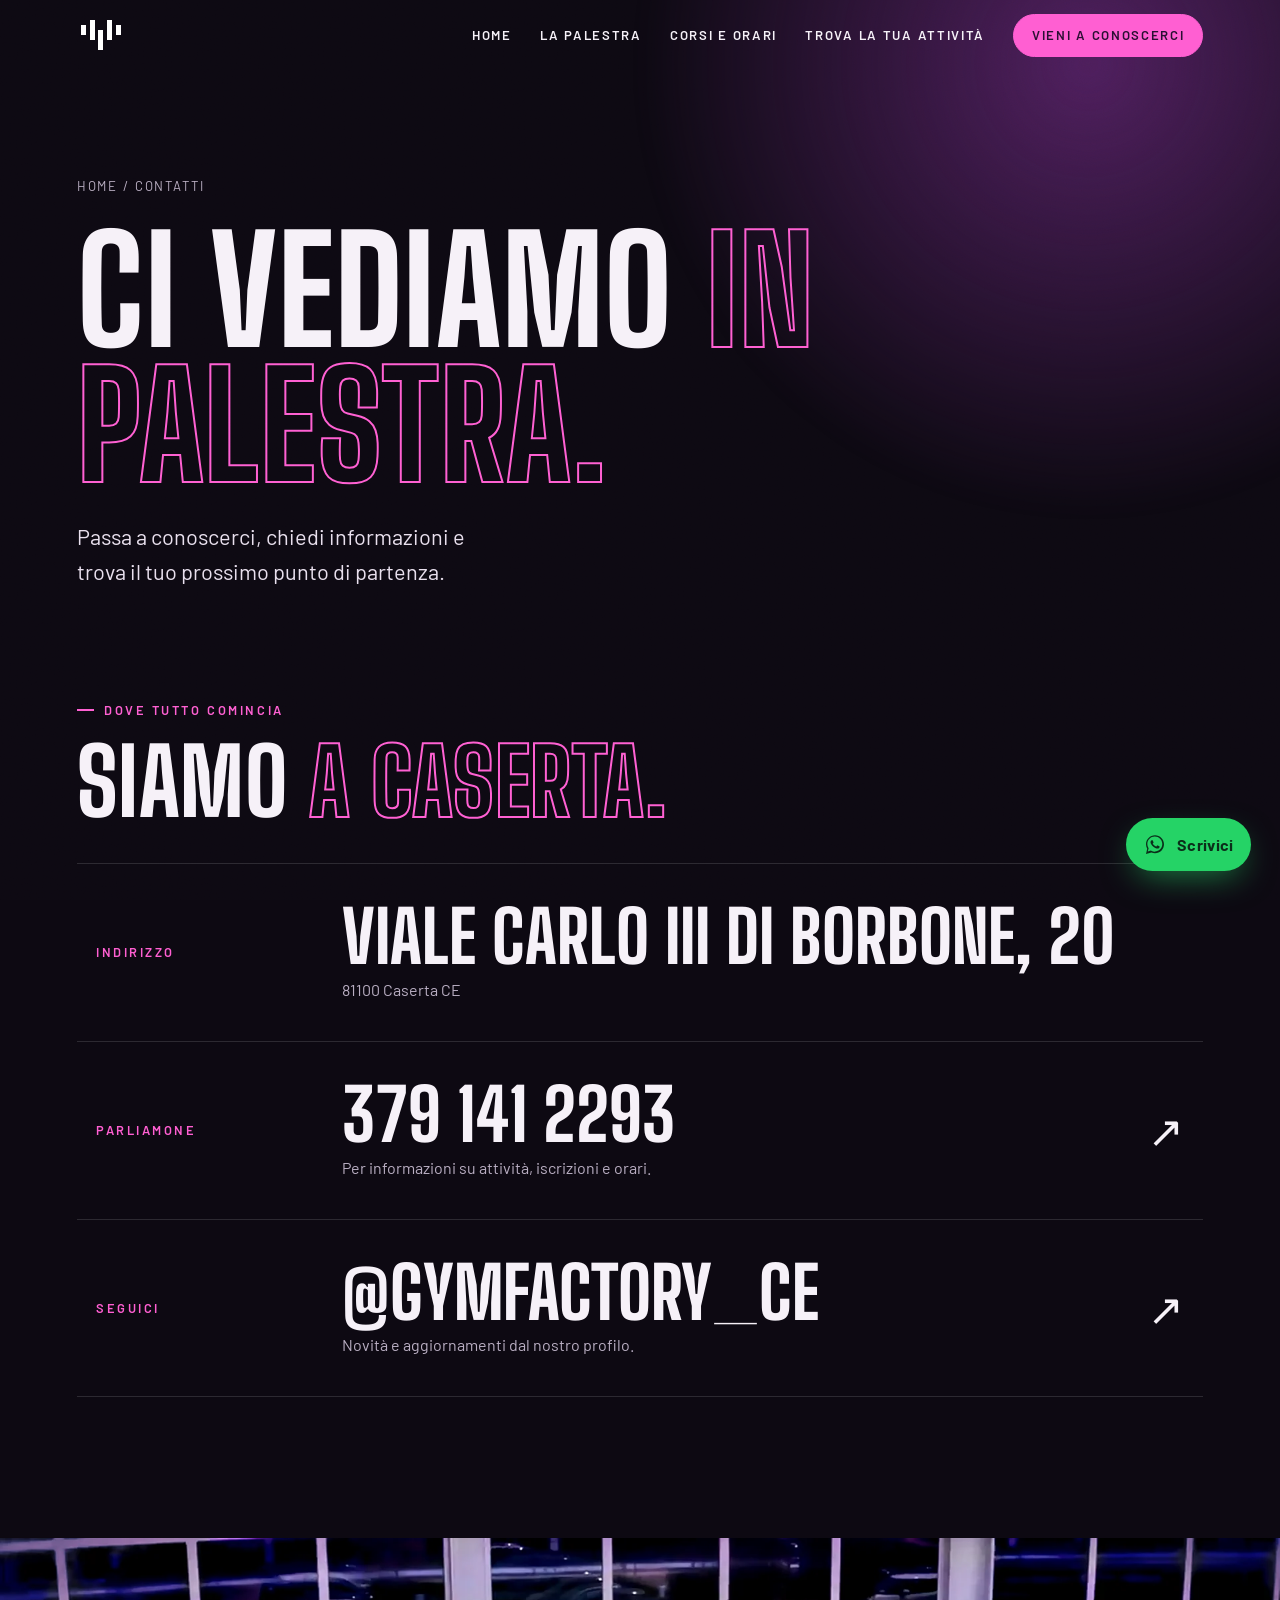
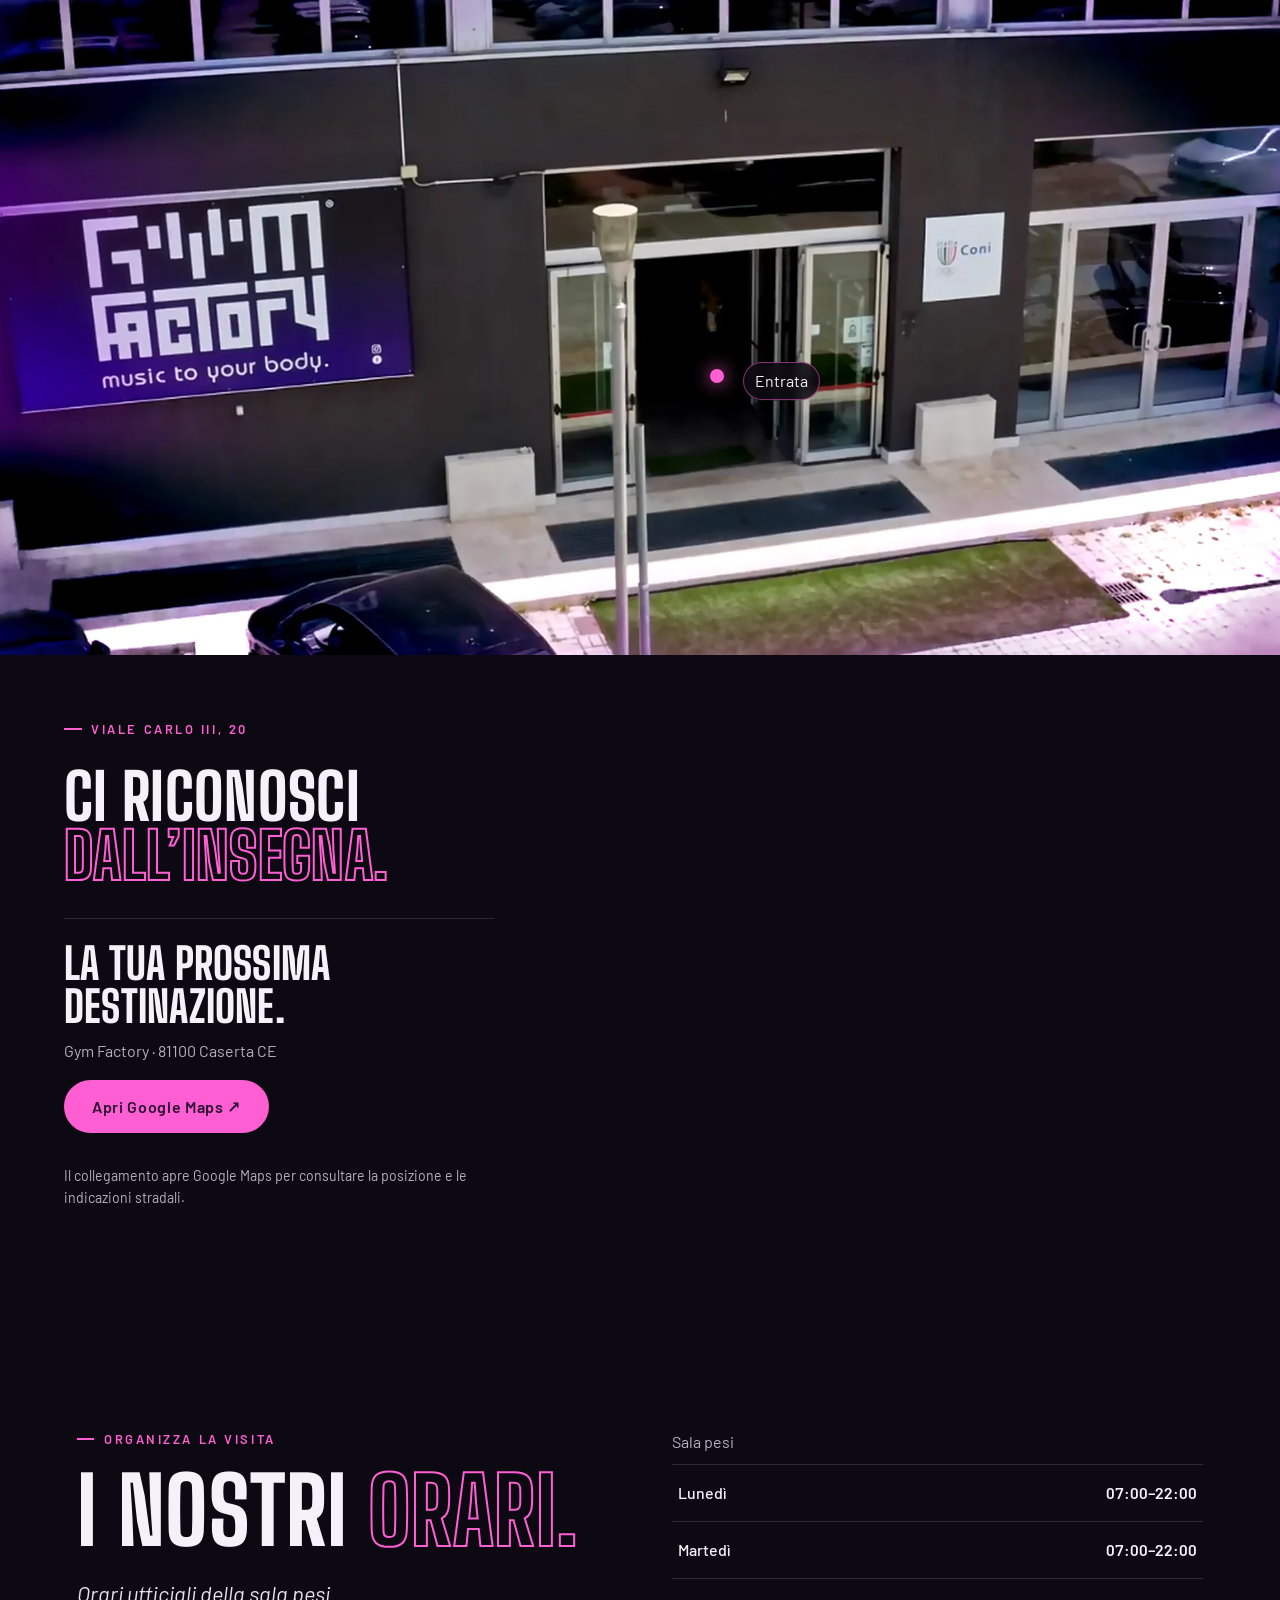
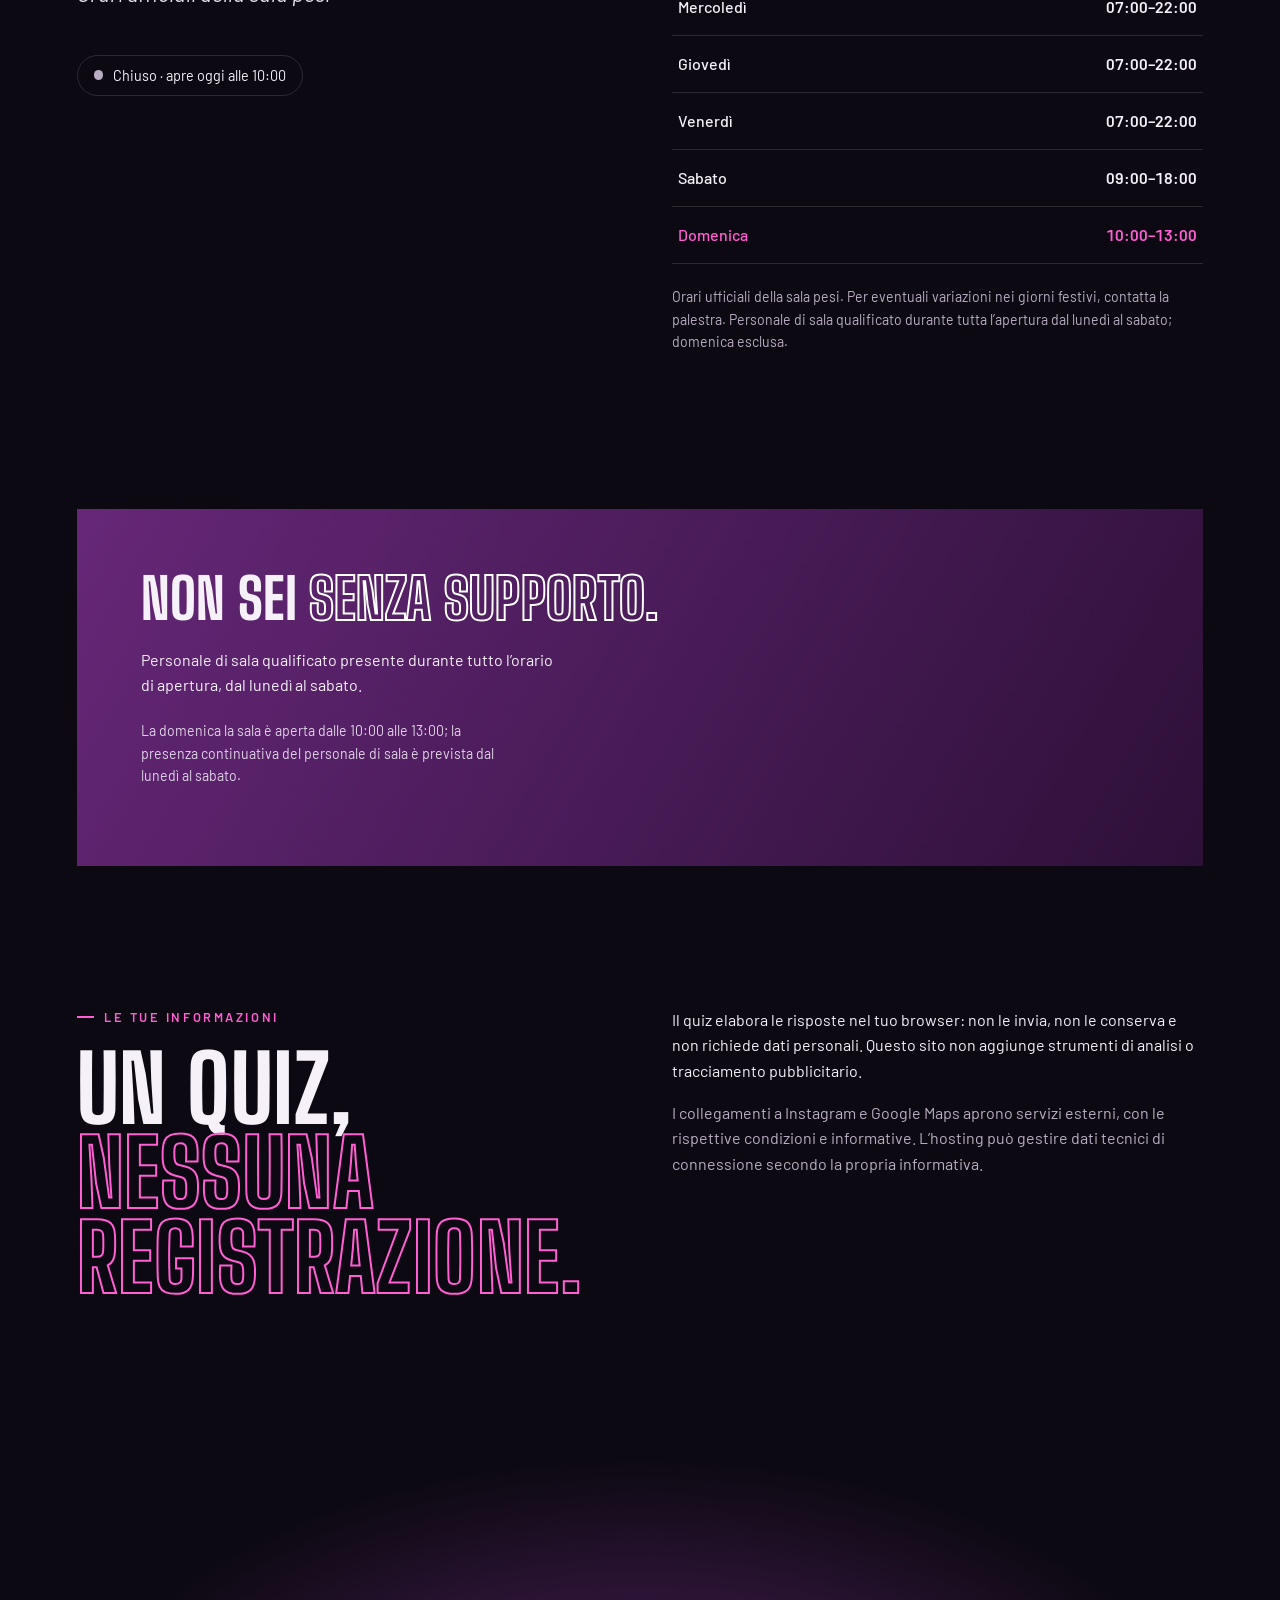
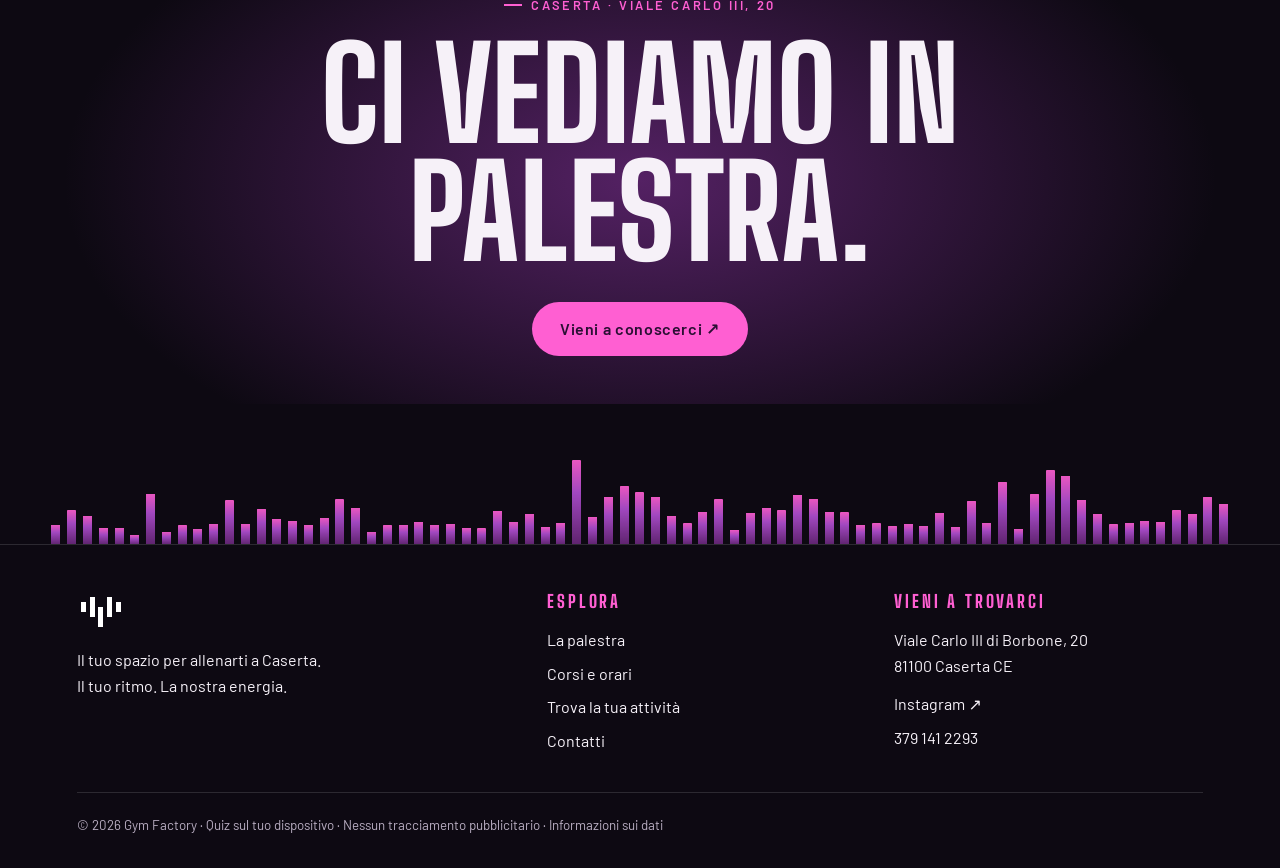
==== contatti.html @ 4278c070 "Add files via upload" ====
<!doctype html>
<html lang="it">
<head>
<meta charset="utf-8">
<meta name="viewport" content="width=device-width, initial-scale=1">
<title>Contatti e indicazioni | Gym Factory Caserta</title>
<meta name="description" content="Contatta Gym Factory, trova gli orari e raggiungici in Viale Carlo III di Borbone, 20, 81100 Caserta CE.">
<meta name="theme-color" content="#662778">
<meta property="og:type" content="website">
<meta property="og:site_name" content="Gym Factory">
<meta property="og:locale" content="it_IT">
<meta property="og:title" content="Contatti e indicazioni | Gym Factory Caserta">
<meta property="og:description" content="Contatta Gym Factory, trova gli orari e raggiungici in Viale Carlo III di Borbone, 20, 81100 Caserta CE.">
<meta property="og:image" content="assets/images/brand-original.png">
<meta name="twitter:card" content="summary_large_image">
<link rel="icon" href="favicon-gf.png" type="image/png">
<link rel="preconnect" href="https://fonts.googleapis.com">
<link rel="preconnect" href="https://fonts.gstatic.com" crossorigin>
<link href="https://fonts.googleapis.com/css2?family=Barlow:wght@400;500;600&family=Big+Shoulders+Display:wght@700;800;900&display=swap" rel="stylesheet">
<script>document.documentElement.classList.add('gfw-js')</script>
<link rel="stylesheet" href="assets/css/gf.css">
<link rel="stylesheet" href="gym-wow-v6.css">
</head>
<body>
<a class="skip" href="#contenuto">Vai al contenuto</a>
<header class="gf-header">
  <a class="gf-logo" href="index.html" aria-label="Gym Factory, vai alla home"><img src="logo-gf.svg" alt="Gym Factory" height="38" width="49"></a>
  <button class="gf-menu-btn" type="button" aria-expanded="false" aria-controls="gf-nav">Menu</button>
  <nav class="gf-nav" id="gf-nav" aria-label="Principale"><a href="index.html">Home</a><a href="palestra.html">La palestra</a><a href="corsi.html">Corsi e orari</a><a href="quiz.html">Trova la tua attività</a><a href="contatti.html" class="gf-nav__cta" aria-current="page">Vieni a conoscerci</a></nav>
</header>
<main id="contenuto">
<section class="page-hero"><div class="page-hero__in">
  <p class="gf-crumb"><a href="index.html">Home</a> / Contatti</p>
  <h1>Ci vediamo <em>in palestra.</em></h1>
  <p class="gf-lead">Passa a conoscerci, chiedi informazioni e trova il tuo prossimo punto di partenza.</p>
</div></section>

<section class="gf-section" style="padding-top:0" aria-labelledby="h-dove">
  <p class="gf-eyebrow">Dove tutto comincia</p>
  <h2 id="h-dove">Siamo <em>a Caserta.</em></h2>
  <div class="gfx-lines">
    <div class="gfx-line"><span class="gfx-line__k">Indirizzo</span><span class="gfx-line__body"><b class="gfx-line__v">Viale Carlo III di Borbone, 20</b><small class="gfx-line__s">81100 Caserta CE</small></span></div>
    <a class="gfx-line" href="tel:+393791412293"><span class="gfx-line__k">Parliamone</span><span class="gfx-line__body"><b class="gfx-line__v">379 141 2293</b><small class="gfx-line__s">Per informazioni su attività, iscrizioni e orari.</small></span><i class="gfx-line__go" aria-hidden="true">↗</i></a>
    <a class="gfx-line" href="https://www.instagram.com/gymfactory_ce/" rel="noopener" target="_blank"><span class="gfx-line__k">Seguici</span><span class="gfx-line__body"><b class="gfx-line__v">@gymfactory_ce</b><small class="gfx-line__s">Novità e aggiornamenti dal nostro profilo.</small></span><i class="gfx-line__go" aria-hidden="true">↗</i></a>
  </div>
</section>

<section class="gfw-facade" aria-label="La facciata di Gym Factory">
  <div class="gfw-facade__media">
    <img src="assets/images/gym/gf-ingresso.webp" alt="La facciata di Gym Factory con l’insegna e l’ingresso" loading="lazy" width="1928" height="1080">
    <div class="gfw-pin" aria-hidden="true"><span></span><em>Entrata</em></div>
  </div>
  <div class="gfw-facade__copy">
    <p class="gf-eyebrow">Viale Carlo III, 20</p>
    <h2 style="font-size:clamp(2.2rem,5vw,4.2rem)">Ci riconosci <em>dall’insegna.</em></h2>
    <div class="gf-map" style="margin-top:1.4rem">
      <div><h3>La tua prossima destinazione.</h3><p class="gf-mute" style="margin:.6rem 0 0">Gym Factory · 81100 Caserta CE</p></div>
      <a class="gf-btn gf-btn--solid" href="https://www.google.com/maps/search/?api=1&query=Gym+Factory+Viale+Carlo+III+20+Caserta&query_place_id=ChIJPfI4InVVOhMRG_A-KBA71yI" rel="noopener" target="_blank">Apri Google Maps ↗</a>
    </div>
    <p class="gf-note">Il collegamento apre Google Maps per consultare la posizione e le indicazioni stradali.</p>
  </div>
</section>

<section class="gf-section" aria-labelledby="h-ore">
  <div class="gf-two" style="align-items:start">
    <div>
      <p class="gf-eyebrow">Organizza la visita</p>
      <h2 id="h-ore">I nostri <em>orari.</em></h2>
      <p class="gf-lead" style="margin-top:1.4rem"><i>Orari ufficiali della sala pesi</i></p>
      <div class="gf-status" data-open-status></div>
    </div>
    <div>
      <table class="gf-hours-table" data-hours><caption class="gf-mute" style="text-align:left;padding-bottom:.6rem">Sala pesi</caption><tbody><tr data-day="1" data-open="07:00" data-close="22:00"><th scope="row">Lunedì</th><td>07:00–22:00</td></tr><tr data-day="2" data-open="07:00" data-close="22:00"><th scope="row">Martedì</th><td>07:00–22:00</td></tr><tr data-day="3" data-open="07:00" data-close="22:00"><th scope="row">Mercoledì</th><td>07:00–22:00</td></tr><tr data-day="4" data-open="07:00" data-close="22:00"><th scope="row">Giovedì</th><td>07:00–22:00</td></tr><tr data-day="5" data-open="07:00" data-close="22:00"><th scope="row">Venerdì</th><td>07:00–22:00</td></tr><tr data-day="6" data-open="09:00" data-close="18:00"><th scope="row">Sabato</th><td>09:00–18:00</td></tr><tr data-day="0" data-open="10:00" data-close="13:00"><th scope="row">Domenica</th><td>10:00–13:00</td></tr></tbody></table>
      <p class="gf-note">Orari ufficiali della sala pesi. Per eventuali variazioni nei giorni festivi, contatta la palestra. Personale di sala qualificato durante tutta l’apertura dal lunedì al sabato; domenica esclusa.</p>
    </div>
  </div>
</section>

<section class="gf-section" style="padding-top:0">
  <div class="gf-presence">
    <h2>Non sei <em style="-webkit-text-stroke-color:#fff">senza supporto.</em></h2>
    <p style="margin-top:1.2rem">Personale di sala qualificato presente durante tutto l’orario di apertura, dal lunedì al sabato.</p>
    <p class="gf-note" style="color:#e0d2e8">La domenica la sala è aperta dalle 10:00 alle 13:00; la presenza continuativa del personale di sala è prevista dal lunedì al sabato.</p>
  </div>
</section>

<section class="gf-section" id="dati" style="padding-top:0;scroll-margin-top:5rem">
  <div class="gf-two" style="align-items:start">
    <div><p class="gf-eyebrow">Le tue informazioni</p><h2>Un quiz, <em>nessuna registrazione.</em></h2></div>
    <div>
      <p>Il quiz elabora le risposte nel tuo browser: non le invia, non le conserva e non richiede dati personali. Questo sito non aggiunge strumenti di analisi o tracciamento pubblicitario.</p>
      <p class="gf-mute">I collegamenti a Instagram e Google Maps aprono servizi esterni, con le rispettive condizioni e informative. L’hosting può gestire dati tecnici di connessione secondo la propria informativa.</p>
    </div>
  </div>
</section>
</main>
<section class="gf-cta">
  <p class="gf-eyebrow" style="justify-content:center">Caserta · Viale Carlo III, 20</p>
  <h2>Ci vediamo in palestra.</h2>
  <a class="gf-btn gf-btn--solid" href="contatti.html">Vieni a conoscerci ↗</a>
</section>
<footer class="gf-footer">
  <div class="gf-footer__in">
    <div>
      <a class="gf-foot-logo" href="index.html"><img src="logo-gf.svg" alt="Gym Factory" height="38" width="49"></a>
      <p style="margin-top:1rem;max-width:30ch">Il tuo spazio per allenarti a Caserta.<br>Il tuo ritmo. La nostra energia.</p>
    </div>
    <div><h3>Esplora</h3><ul><li><a href="palestra.html">La palestra</a></li><li><a href="corsi.html">Corsi e orari</a></li><li><a href="quiz.html">Trova la tua attività</a></li><li><a href="contatti.html">Contatti</a></li></ul></div>
    <div><h3>Vieni a trovarci</h3><address>Viale Carlo III di Borbone, 20<br>81100 Caserta CE</address><ul><li><a href="https://www.instagram.com/gymfactory_ce/" rel="noopener" target="_blank">Instagram ↗</a></li><li><a href="tel:+393791412293">379 141 2293</a></li></ul></div>
  </div>
  <small>© 2026 Gym Factory · Quiz sul tuo dispositivo · Nessun tracciamento pubblicitario · <a href="contatti.html#dati">Informazioni sui dati</a></small>
</footer>
<a class="gfx-wa" href="https://wa.me/393791412293?text=Ciao%2C%20vorrei%20avere%20info%20riguardanti%20la%20palestra" target="_blank" rel="noopener" aria-label="Scrivici su WhatsApp"><svg viewBox="0 0 32 32" width="24" height="24" fill="currentColor" aria-hidden="true"><path d="M16.04 3C9.4 3 4 8.38 4 15.02c0 2.12.56 4.19 1.62 6.01L4 28l7.17-1.88a12 12 0 0 0 4.87 1.03h.01C22.68 27.15 28 21.77 28 15.13 28 8.5 22.68 3 16.04 3Zm0 21.98h-.01a9.9 9.9 0 0 1-5.05-1.38l-.36-.21-4.25 1.12 1.14-4.14-.24-.38a9.9 9.9 0 0 1-1.52-5.27c0-5.5 4.48-9.97 9.99-9.97 5.5 0 9.97 4.47 9.97 9.98 0 5.5-4.47 9.85-9.67 9.85Zm5.47-7.46c-.3-.15-1.77-.87-2.04-.97-.27-.1-.47-.15-.67.15-.2.3-.77.97-.94 1.17-.17.2-.35.22-.65.07-.3-.15-1.26-.46-2.4-1.48-.89-.79-1.49-1.77-1.66-2.07-.17-.3-.02-.46.13-.61.14-.13.3-.35.45-.52.15-.17.2-.3.3-.5.1-.2.05-.37-.02-.52-.07-.15-.67-1.62-.92-2.22-.24-.58-.49-.5-.67-.51h-.57c-.2 0-.52.07-.8.37-.27.3-1.04 1.02-1.04 2.48 0 1.46 1.07 2.88 1.22 3.08.15.2 2.1 3.2 5.08 4.49.71.31 1.26.49 1.69.63.71.23 1.36.2 1.87.12.57-.08 1.77-.72 2.02-1.42.25-.7.25-1.3.17-1.42-.07-.12-.27-.2-.57-.35Z"/></svg><span>Scrivici</span></a>
<script src="gym-wow-v3.js" defer></script>
<script src="assets/js/gf.js" defer></script>
</body>
</html>
---- assets/css/gf.css ----
/* Gym Factory · gf.css — stile del sito (le animazioni sono in gym-wow.css) */
:root{
  --ink:#0d0912;--ink2:#150e1c;--ink3:#1f1529;--plum:#662778;--plum-hi:#b04fd1;--pink:#ff5fd2;
  --paper:#f6f1f8;--mute:#b9aec2;--line:rgba(255,255,255,.13);
  --f-display:"Big Shoulders Display","Arial Narrow",Impact,sans-serif;
  --f-body:"Barlow",system-ui,-apple-system,"Segoe UI",sans-serif;
  --pad:clamp(1.2rem,6vw,5rem);--max:1280px;
}
*{box-sizing:border-box}
html{scroll-behavior:smooth;-webkit-text-size-adjust:100%}
body{margin:0;background:var(--ink);color:var(--paper);font-family:var(--f-body);font-size:clamp(1rem,1.15vw,1.12rem);line-height:1.6;overflow-x:clip}
body::before{content:"";position:fixed;inset:0;z-index:1;pointer-events:none;opacity:.07;mix-blend-mode:overlay;
  background-image:url("data:image/svg+xml;utf8,<svg xmlns='http://www.w3.org/2000/svg' width='180' height='180'><filter id='n'><feTurbulence type='fractalNoise' baseFrequency='.85' numOctaves='2' stitchTiles='stitch'/></filter><rect width='100%' height='100%' filter='url(%23n)'/></svg>")}
img{max-width:100%;display:block}
a{color:inherit}
p{margin:0 0 1em}
:focus-visible{outline:2px solid var(--pink);outline-offset:3px}
.skip{position:absolute;left:-999px;top:0;background:var(--pink);color:#2a0f33;padding:.7rem 1rem;z-index:10001}
.skip:focus{left:0}

h1,h2,h3{font-family:var(--f-display);text-transform:uppercase;line-height:.92;letter-spacing:.005em;margin:0;font-weight:800}
h1{font-size:clamp(3.3rem,11.5vw,10.2rem)}
h2{font-size:clamp(2.6rem,7.2vw,6rem)}
h3{font-size:clamp(1.7rem,2.8vw,2.4rem);line-height:1}
h1 em,h2 em{font-style:normal;color:transparent;-webkit-text-stroke:2px var(--pink)}
.gf-eyebrow{display:flex;align-items:center;gap:.8rem;font-size:.8rem;letter-spacing:.2em;text-transform:uppercase;color:var(--pink);font-weight:600;margin:0 0 1.2rem}
.gf-eyebrow::before{content:"";width:2.4rem;height:2px;background:currentColor}
.gf-lead{font-size:clamp(1.1rem,1.7vw,1.45rem);max-width:36ch;color:#e9e0ee}
.gf-section{padding:clamp(4.5rem,11vw,9rem) var(--pad);max-width:var(--max);margin-inline:auto;position:relative}
.gf-mute{color:var(--mute)}

/* ---- bottoni ---- */
.gf-btn{display:inline-flex;align-items:center;gap:.6rem;padding:1rem 1.7rem;border-radius:99px;font-weight:600;letter-spacing:.04em;text-decoration:none;border:1.5px solid transparent;
  transition:background .3s,color .3s,border-color .3s;cursor:pointer;font-family:inherit;font-size:1rem;line-height:1.2}
.gf-btn--solid{background:var(--pink);color:#2a0f33}.gf-btn--solid:hover{background:#fff}
.gf-btn--ghost{border-color:rgba(255,255,255,.5);color:#fff;background:transparent}.gf-btn--ghost:hover{background:#fff;color:var(--ink)}
.gf-link{color:var(--pink);font-weight:600;text-decoration:none;border-bottom:1.5px solid transparent;transition:border-color .3s}.gf-link:hover{border-color:var(--pink)}

/* ---- header ---- */
.gf-header{position:fixed;inset:0 0 auto 0;z-index:100;display:flex;align-items:center;justify-content:space-between;padding:.9rem var(--pad);transition:background .4s,padding .4s,border-color .4s;border-bottom:1px solid transparent}
.gf-header.is-stuck{background:rgba(13,9,18,.8);-webkit-backdrop-filter:blur(14px);backdrop-filter:blur(14px);padding-block:.5rem;border-color:var(--line)}
.gf-header.menu-open{background:transparent;-webkit-backdrop-filter:none;backdrop-filter:none;border-color:transparent}
.gf-logo{position:relative;z-index:102;display:block}
.gf-logo img,.gf-foot-logo img{height:38px;width:auto;filter:brightness(0) invert(1)}
.gf-nav{display:flex;gap:clamp(1rem,2.2vw,2.2rem);align-items:center}
.gf-nav a{font-size:.82rem;text-transform:uppercase;letter-spacing:.13em;font-weight:600;text-decoration:none;position:relative;padding:.4rem 0}
.gf-nav a:not(.gf-nav__cta)::after{content:"";position:absolute;left:0;right:0;bottom:0;height:2px;background:var(--pink);transform:scaleX(0);transform-origin:0 50%;transition:transform .45s cubic-bezier(.2,.8,.2,1)}
.gf-nav a:hover::after,.gf-nav a[aria-current="page"]::after{transform:scaleX(1)}
.gf-nav .gf-nav__cta{border:1px solid var(--pink);padding:.6rem 1.1rem;border-radius:99px;transition:background .3s,color .3s}
.gf-nav .gf-nav__cta:hover,.gf-nav .gf-nav__cta[aria-current="page"]{background:var(--pink);color:#2a0f33}
.gf-menu-btn{display:none;position:relative;z-index:102;background:none;border:1px solid var(--line);color:#fff;border-radius:99px;padding:.55rem 1rem;font:600 .8rem var(--f-body);letter-spacing:.14em;text-transform:uppercase;cursor:pointer}
@media (max-width:960px){
  .gf-menu-btn{display:inline-flex}
  .gf-nav{position:fixed;inset:0;background:var(--ink);flex-direction:column;justify-content:center;align-items:flex-start;padding:0 var(--pad);gap:.6rem;z-index:101;
    clip-path:circle(0 at calc(100% - 3.2rem) 2.2rem);visibility:hidden;transition:clip-path .8s cubic-bezier(.2,.8,.2,1),visibility 0s .8s}
  .gf-nav.is-open{clip-path:circle(160% at calc(100% - 3.2rem) 2.2rem);visibility:visible;transition:clip-path .8s cubic-bezier(.2,.8,.2,1),visibility 0s}
  .gf-nav a{font-family:var(--f-display);font-size:clamp(2.6rem,12vw,4.4rem);letter-spacing:0;font-weight:800;line-height:1;opacity:0;transform:translateY(30px);transition:opacity .6s,transform .8s cubic-bezier(.2,.8,.2,1)}
  .gf-nav.is-open a{opacity:1;transform:none;transition-delay:calc(.12s + var(--k,0)*.07s)}
  .gf-nav .gf-nav__cta{border:0;padding:.4rem 0;color:var(--pink);border-radius:0}
}

/* ---- hero ---- */
.hero{position:relative;min-height:100vh;min-height:100svh;display:grid;align-items:end;overflow:hidden;isolation:isolate}
.hero__media{position:absolute;inset:0;z-index:-2;overflow:hidden}
.hero__media img{position:absolute;left:0;top:-6%;width:100%;height:112%;object-fit:cover;object-position:var(--pos,30% 50%)}
.hero::after{content:"";position:absolute;inset:0;z-index:-1;background:linear-gradient(to top,var(--ink) 3%,rgba(13,9,18,.62) 42%,rgba(102,39,120,.28) 100%)}
.hero__copy{position:relative;padding:8rem var(--pad) clamp(2.2rem,9vh,6rem);max-width:1300px}
.hero__lead{font-size:clamp(1.1rem,1.9vw,1.5rem);max-width:30ch;margin:1.6rem 0 2rem;animation:gf-up 1.1s cubic-bezier(.2,.8,.2,1) .5s both}
.hero__cta{display:flex;flex-wrap:wrap;gap:.8rem;animation:gf-up 1.1s cubic-bezier(.2,.8,.2,1) .7s both}
.hero__badge{position:absolute;right:var(--pad);bottom:clamp(2.2rem,9vh,6rem);max-width:22rem;padding:1.2rem 1.4rem;border:1px solid var(--line);border-radius:10px;background:rgba(13,9,18,.55);-webkit-backdrop-filter:blur(10px);backdrop-filter:blur(10px);animation:gf-up 1.1s cubic-bezier(.2,.8,.2,1) .9s both}
.hero__badge b{display:block;font-family:var(--f-display);font-size:2rem;line-height:1;text-transform:uppercase;margin-bottom:.4rem}
.hero__badge span{font-size:.95rem;color:#e9e0ee}
@media (max-width:900px){.hero__badge{display:none}}
.gf-intro .hero h1{--d:1500ms}
.gf-intro .hero__lead{animation-delay:1.9s}.gf-intro .hero__cta{animation-delay:2.1s}.gf-intro .hero__badge{animation-delay:2.3s}
@keyframes gf-up{from{opacity:0;transform:translateY(26px)}to{opacity:1;transform:none}}

.page-hero{position:relative;padding:11rem var(--pad) clamp(3rem,7vw,6rem);overflow:hidden;isolation:isolate}
.page-hero::before{content:"";position:absolute;z-index:-1;width:70vw;height:70vw;right:-20vw;top:-30vw;background:radial-gradient(closest-side,rgba(102,39,120,.75),transparent);filter:blur(10px)}
.page-hero__in{max-width:var(--max);margin:auto}
.page-hero h1{max-width:12ch}
.page-hero .gf-lead{margin-top:1.6rem}
.page-hero--img{min-height:78svh;display:grid;align-items:end}
.page-hero--img .hero__media{z-index:-2}
.page-hero--img::before{display:none}
.page-hero--img::after{content:"";position:absolute;inset:0;z-index:-1;background:linear-gradient(to top,var(--ink) 2%,rgba(13,9,18,.6) 50%,rgba(102,39,120,.3))}
.gf-crumb{font-size:.82rem;letter-spacing:.14em;text-transform:uppercase;color:var(--mute);margin-bottom:1.6rem}
.gf-crumb a{text-decoration:none}.gf-crumb a:hover{color:var(--pink)}

.gf-ticker{background:var(--plum);color:#fff;font-family:var(--f-display);font-weight:800;text-transform:uppercase;font-size:clamp(1.3rem,3vw,2.2rem);letter-spacing:.06em;padding:.9rem 0;border-block:1px solid rgba(255,255,255,.2)}
.gf-ticker b{color:var(--pink)}

/* ---- punti numerati ---- */
.gf-split{display:grid;grid-template-columns:1fr 1.15fr;gap:clamp(2rem,6vw,6rem);align-items:start}
.gf-points{display:grid;gap:0;margin:0;padding:0;list-style:none}
.gf-points li{display:grid;grid-template-columns:4.5rem 1fr;gap:1rem;padding:1.6rem 0;border-top:1px solid var(--line)}
.gf-points li:last-child{border-bottom:1px solid var(--line)}
.gf-points .n{font-family:var(--f-display);font-size:3.4rem;line-height:.9;color:transparent;-webkit-text-stroke:1.5px var(--pink);font-weight:800}
.gf-points p{margin:.5rem 0 0;color:#d9cfe0}
@media (max-width:860px){.gf-split{grid-template-columns:1fr}}

/* ---- card corsi ---- */
.gf-cards{display:grid;grid-template-columns:repeat(auto-fit,minmax(min(100%,290px),1fr));gap:1.2rem;margin-top:2.4rem}
.gf-card{background:var(--ink2);border:1px solid var(--line);border-radius:10px;overflow:hidden;display:flex;flex-direction:column}
.gf-card__img{position:relative;aspect-ratio:4/5;overflow:hidden;background:var(--ink3)}
.gf-zoom{display:block;height:100%;transition:transform 1.3s cubic-bezier(.2,.8,.2,1)}
.gf-zoom img{width:100%;height:100%;object-fit:cover}
.gf-card:hover .gf-zoom{transform:scale(1.07)}
.gf-card__n{position:absolute;top:.7rem;left:1rem;font-family:var(--f-display);font-weight:800;font-size:3.2rem;line-height:1;color:transparent;-webkit-text-stroke:1.5px #fff;z-index:2}
.gf-card__body{padding:1.4rem 1.4rem 1.6rem;display:grid;gap:.55rem;align-content:start;flex:1}
.gf-card__body p{margin:0;color:#d9cfe0;font-size:.98rem}
.gf-tag{color:var(--pink);font-size:.76rem;letter-spacing:.18em;text-transform:uppercase;font-weight:600}
.gf-hours{font-weight:600;margin:0}.gf-hours b{color:var(--pink);font-variant-numeric:tabular-nums}
.gf-note{font-size:.88rem;color:var(--mute);margin-top:1.4rem}

/* ---- prossimo appuntamento ---- */
.gf-next{display:grid;grid-template-columns:1.15fr 1fr;gap:clamp(1.4rem,4vw,3rem);align-items:center;background:linear-gradient(120deg,var(--plum),#33143f 80%);border-radius:14px;padding:clamp(1.4rem,4vw,3.2rem);position:relative;overflow:hidden}
.gf-next::after{content:"";position:absolute;right:-8%;top:-40%;width:50%;aspect-ratio:1;background:radial-gradient(closest-side,rgba(255,95,210,.35),transparent);pointer-events:none}
.gf-next h3{font-size:clamp(2.2rem,5vw,4rem);margin:.3rem 0 .6rem}
.gf-next__when{font-size:1.1rem;margin:0 0 1.2rem}
.gf-next__digits{display:flex;gap:.6rem;position:relative;z-index:1}
.gf-next__digits div{flex:1;max-width:6rem;text-align:center;background:rgba(0,0,0,.3);border:1px solid rgba(255,255,255,.14);border-radius:10px;padding:.8rem .3rem}
.gf-next__digits b{display:block;font-family:var(--f-display);font-size:clamp(2.2rem,5vw,3.8rem);line-height:1;font-variant-numeric:tabular-nums;font-weight:800}
.gf-next__digits span{font-size:.7rem;letter-spacing:.18em;text-transform:uppercase;color:#e0d2e8}
.js-on [data-next-fallback]{display:none}
.gf-next[data-next]:not(.is-live) .gf-next__live{display:none}
@media (max-width:820px){.gf-next{grid-template-columns:1fr}}

/* ---- banda quiz ---- */
.gf-band{background:var(--ink2);border-block:1px solid var(--line)}
.gf-band .gf-section{display:grid;grid-template-columns:1fr auto;gap:2rem;align-items:end}
.gf-band .gf-note{margin:.8rem 0 0}
@media (max-width:760px){.gf-band .gf-section{grid-template-columns:1fr}}

/* ---- righe corsi (pagina corsi) ---- */
.gf-rows{display:grid;gap:clamp(3rem,7vw,6rem);margin-top:3rem}
.gf-row{display:grid;grid-template-columns:5fr 6fr;gap:clamp(1.4rem,5vw,5rem);align-items:center;scroll-margin-top:7rem}
.gf-row:nth-child(even) .gf-row__img{order:2}
.gf-row__img{position:relative;aspect-ratio:4/5;overflow:hidden;border-radius:10px;background:var(--ink3)}
.gf-row__img .gf-zoom{height:100%}
.gf-row__img .gf-card__n{font-size:clamp(4rem,9vw,8rem);top:.4rem}
.gf-row h3{font-size:clamp(2.6rem,6vw,5rem);margin:.5rem 0 1rem}
.gf-times{display:flex;flex-wrap:wrap;gap:.5rem 1.4rem;margin:0 0 1.2rem}
.gf-times span{font-weight:600}.gf-times b{color:var(--pink);font-variant-numeric:tabular-nums}
.gf-more{border-top:1px solid var(--line);margin-top:1.4rem}
.gf-more summary,.gf-faq summary{cursor:pointer;list-style:none;display:flex;justify-content:space-between;align-items:center;gap:1rem;padding:1.1rem 0;font-weight:600}
.gf-more summary::-webkit-details-marker,.gf-faq summary::-webkit-details-marker{display:none}
.gf-more summary::after,.gf-faq summary::after{content:"+";font-size:1.6rem;line-height:1;color:var(--pink);transition:transform .4s}
.gf-more[open] summary::after,.gf-faq details[open] summary::after{transform:rotate(45deg)}
.gf-more p{color:#d9cfe0;margin:0 0 1.2rem}
@media (max-width:820px){.gf-row{grid-template-columns:1fr}.gf-row:nth-child(even) .gf-row__img{order:0}.gf-row__img{aspect-ratio:4/3}}

/* ---- calendario ---- */
.gf-chips{display:flex;flex-wrap:wrap;gap:.5rem;margin:1.6rem 0 1.4rem}
.gf-chip{border:1px solid var(--line);background:transparent;color:var(--paper);border-radius:99px;padding:.5rem 1rem;font:600 .85rem var(--f-body);cursor:pointer;transition:background .3s,color .3s,border-color .3s}
.gf-chip:hover{border-color:var(--pink)}.gf-chip[aria-pressed="true"]{background:var(--pink);color:#2a0f33;border-color:var(--pink)}
.gf-cal{display:grid;grid-template-columns:repeat(7,minmax(0,1fr));gap:.6rem}
.gf-day{background:var(--ink2);border:1px solid var(--line);border-radius:8px;padding:1rem .8rem;min-height:11rem}
.gf-day h3{font-size:1.5rem;margin-bottom:.8rem}
.gf-day.is-today{border-color:var(--pink);box-shadow:0 0 40px -12px var(--pink)}
.gf-day.is-today h3::after{content:"oggi";font-family:var(--f-body);font-size:.65rem;letter-spacing:.16em;color:var(--pink);margin-left:.5rem;vertical-align:middle}
.gf-slot{display:grid;gap:.05rem;padding:.55rem .6rem;border-radius:6px;background:rgba(255,255,255,.05);margin-bottom:.4rem;text-decoration:none;font-size:.92rem;line-height:1.25;transition:background .3s,opacity .3s}
.gf-slot:hover{background:rgba(255,95,210,.2)}
.gf-slot b{color:var(--pink);font-variant-numeric:tabular-nums}
.gf-slot.is-next{background:var(--pink);color:#2a0f33}.gf-slot.is-next b{color:#2a0f33}
.gf-slot.is-past{opacity:.35}
.gf-cal[data-filter] .gf-slot:not(.is-match){opacity:.14}
.gf-day p{font-size:.85rem;color:var(--mute);margin:0}
@media (max-width:1100px){.gf-cal{grid-template-columns:repeat(4,minmax(0,1fr))}}
@media (max-width:700px){.gf-cal{grid-template-columns:repeat(2,minmax(0,1fr))}}
@media (max-width:420px){.gf-cal{grid-template-columns:1fr}}

/* ---- palestra: presenza ---- */
.gf-big{font-family:var(--f-display);font-weight:800;text-transform:uppercase;line-height:.88;font-size:clamp(3.4rem,12vw,11rem);margin:0}
.gf-presence{background:linear-gradient(120deg,var(--plum),#2d1038);border-radius:16px;padding:clamp(1.6rem,5vw,4.5rem);position:relative;overflow:hidden}
.gf-presence h2{font-size:clamp(2rem,4.4vw,3.6rem);margin-bottom:1.4rem}
.gf-presence .gf-big{margin:.4rem 0 1.4rem}
.gf-presence p{max-width:46ch}
.gf-two{display:grid;grid-template-columns:1fr 1fr;gap:clamp(1.4rem,5vw,5rem);align-items:center}
@media (max-width:820px){.gf-two{grid-template-columns:1fr}}
.gf-faq{margin-top:2rem}
.gf-faq details{border-top:1px solid var(--line)}.gf-faq details:last-child{border-bottom:1px solid var(--line)}
.gf-faq summary{font-size:clamp(1.1rem,1.8vw,1.4rem)}
.gf-faq p{color:#d9cfe0;max-width:62ch;margin:0 0 1.3rem}

/* ---- contatti ---- */
.gf-info{display:grid;grid-template-columns:repeat(auto-fit,minmax(min(100%,280px),1fr));gap:1.2rem;margin-top:2.4rem}
.gf-info article{background:var(--ink2);border:1px solid var(--line);border-radius:10px;padding:1.6rem}
.gf-info h3{margin-bottom:.8rem;color:var(--pink);font-size:1.3rem;letter-spacing:.08em}
.gf-info p{margin:0 0 .6rem}
.gf-info .big{font-family:var(--f-display);font-weight:800;font-size:clamp(1.9rem,3vw,2.6rem);text-transform:uppercase;line-height:1;text-decoration:none;display:block;margin-bottom:.8rem}
.gf-info a.big:hover{color:var(--pink)}
.gf-hours-table{width:100%;border-collapse:collapse;font-variant-numeric:tabular-nums}
.gf-hours-table th,.gf-hours-table td{padding:.95rem .4rem;border-top:1px solid var(--line);text-align:left;font-weight:500}
.gf-hours-table tr:last-child th,.gf-hours-table tr:last-child td{border-bottom:1px solid var(--line)}
.gf-hours-table td{text-align:right;font-weight:600}
.gf-hours-table tr.is-today th,.gf-hours-table tr.is-today td{color:var(--pink)}
.gf-status{display:inline-flex;align-items:center;gap:.6rem;border:1px solid var(--line);border-radius:99px;padding:.5rem 1rem;font-size:.9rem;margin-top:1.4rem}
.gf-status::before{content:"";width:.6rem;height:.6rem;border-radius:50%;background:var(--mute)}
.gf-status.is-open::before{background:#5dff9b;box-shadow:0 0 12px #5dff9b}
.gf-status:empty{display:none}
.gf-map{display:flex;flex-wrap:wrap;gap:1rem 2rem;align-items:center;justify-content:space-between;padding:1.6rem;border:1px solid var(--line);border-radius:10px;background:var(--ink2);margin-top:2rem}
.gf-map h3{font-size:clamp(2rem,3.4vw,3rem)}

/* ---- quiz ---- */
.gf-quiz{background:var(--ink2);border:1px solid var(--line);border-radius:16px;padding:clamp(1.4rem,4vw,3.4rem);min-height:26rem;position:relative;overflow:hidden}
.gf-quiz__bar{height:3px;background:rgba(255,255,255,.14);margin-bottom:2rem;border-radius:3px;overflow:hidden}
.gf-quiz__bar i{display:block;height:100%;background:linear-gradient(90deg,var(--plum-hi),var(--pink));transform-origin:0 50%;transform:scaleX(var(--qp,0));transition:transform .6s cubic-bezier(.2,.8,.2,1)}
.gf-quiz__step{font-family:var(--f-display);font-weight:800;font-size:1.2rem;color:var(--pink);letter-spacing:.1em}
.gf-qtext{font-family:var(--f-display);text-transform:uppercase;font-weight:800;font-size:clamp(2.2rem,5.4vw,4.4rem);line-height:.95;margin:.4rem 0 2rem;max-width:18ch}
.gf-opts{display:grid;grid-template-columns:1fr 1fr;gap:.8rem}
.gf-opt{text-align:left;background:rgba(255,255,255,.04);border:1px solid var(--line);color:var(--paper);border-radius:10px;padding:1.2rem 1.3rem;font:600 1.05rem/1.3 var(--f-body);cursor:pointer;transition:background .3s,border-color .3s,transform .3s}
.gf-opt:hover{border-color:var(--pink);transform:translateY(-2px)}
.gf-opt.is-picked{background:var(--pink);color:#2a0f33;border-color:var(--pink)}
.gf-opt small{display:block;font-weight:400;opacity:.8;margin-top:.2rem}
.gf-quiz__nav{margin-top:1.6rem;display:flex;justify-content:space-between;gap:1rem;align-items:center}
.gf-quiz__back{background:none;border:0;color:var(--mute);font:inherit;cursor:pointer;padding:.5rem 0}
.gf-quiz__back:hover{color:var(--pink)}
.gf-q-enter{animation:gf-q .6s cubic-bezier(.2,.8,.2,1) both}
@keyframes gf-q{from{opacity:0;transform:translateX(40px)}to{opacity:1;transform:none}}
.gf-res{display:grid;gap:1rem;margin:1.6rem 0 2rem}
.gf-res__i{display:grid;grid-template-columns:3.2rem 1fr;gap:1rem;padding:1.2rem 0;border-top:1px solid var(--line);animation:gf-q .7s cubic-bezier(.2,.8,.2,1) both;animation-delay:calc(var(--k)*.15s)}
.gf-res__i .n{font-family:var(--f-display);font-weight:800;font-size:3rem;line-height:.9;color:transparent;-webkit-text-stroke:1.5px var(--pink)}
.gf-res__i h3{font-size:clamp(1.9rem,3.4vw,2.8rem);margin-bottom:.3rem}
.gf-meter{height:6px;border-radius:6px;background:rgba(255,255,255,.12);margin:.7rem 0;overflow:hidden}
.gf-meter i{display:block;height:100%;background:linear-gradient(90deg,var(--plum-hi),var(--pink));width:var(--w);transform-origin:0 50%;animation:gf-fill 1.2s cubic-bezier(.2,.8,.2,1) both;animation-delay:calc(var(--k)*.15s + .3s)}
@keyframes gf-fill{from{transform:scaleX(0)}to{transform:none}}
.gf-steps{display:grid;grid-template-columns:repeat(3,1fr);gap:1rem;margin:2rem 0 0;padding:0;list-style:none}
.gf-steps li{border-top:1px solid var(--line);padding-top:1rem}.gf-steps b{font-family:var(--f-display);font-size:2rem;color:var(--pink);display:block}
@media (max-width:700px){.gf-opts{grid-template-columns:1fr}.gf-steps{grid-template-columns:1fr}}

/* ---- CTA finale + footer ---- */
.gf-cta{padding:clamp(5rem,12vw,10rem) var(--pad) clamp(2rem,4vw,3rem);text-align:center;position:relative;overflow:hidden;isolation:isolate}
.gf-cta::before{content:"";position:absolute;z-index:-1;left:50%;top:60%;width:90vw;height:50vw;transform:translate(-50%,-50%);background:radial-gradient(closest-side,rgba(102,39,120,.8),transparent)}
.gf-cta h2{font-size:clamp(3rem,10vw,9rem);margin:.4rem 0 2rem}
.gf-footer{border-top:1px solid var(--line);padding:3rem var(--pad) 2rem;position:relative;z-index:2;background:var(--ink)}
.gf-footer__in{max-width:var(--max);margin:auto;display:grid;grid-template-columns:1.4fr 1fr 1fr;gap:2.4rem}
.gf-footer h3{font-size:1.1rem;letter-spacing:.16em;color:var(--pink);margin-bottom:1rem}
.gf-footer ul{list-style:none;padding:0;margin:0;display:grid;gap:.5rem}
.gf-footer a{text-decoration:none}.gf-footer a:hover{color:var(--pink)}
.gf-footer address{font-style:normal;margin-bottom:.8rem}
.gf-footer small{display:block;max-width:var(--max);margin:2.4rem auto 0;color:var(--mute);padding-top:1.4rem;border-top:1px solid var(--line)}
@media (max-width:760px){.gf-footer__in{grid-template-columns:1fr}}

/* ---- splash d'apertura ---- */
.gf-splash{position:fixed;inset:0;z-index:10000;background:var(--ink);display:grid;place-items:center;align-content:center;gap:2rem;clip-path:inset(0);transition:clip-path 1s cubic-bezier(.7,0,.2,1)}
.gf-splash.is-out{clip-path:inset(0 0 100% 0)}
.gf-splash img{height:64px;filter:brightness(0) invert(1);animation:gf-up 1s cubic-bezier(.2,.8,.2,1) both}
.gf-splash .gfw-eq{width:min(520px,82vw);height:110px;--amp:1}

@media (prefers-reduced-motion:reduce){
  html{scroll-behavior:auto}
  .hero__lead,.hero__cta,.hero__badge{animation:none}
  .gf-splash{display:none}
}
---- gym-wow-v6.css ----
/* ==========================================================================
   Gym Factory · gym-wow.css
   Animazioni + componenti per le foto reali. Nessuna dipendenza.
   Eredita font e colori del sito; usa solo variabili --gfw-* qui sotto.
   ========================================================================== */
:root{
  --gfw-violet:#662778;
  --gfw-violet-hi:#b04fd1;
  --gfw-pink:#ff5fd2;
  --gfw-ink:#0d0912;
  --gfw-paper:#f6f1f8;
  --gfw-ease:cubic-bezier(.2,.8,.2,1);
  --gfw-ease-in:cubic-bezier(.6,0,.9,.4);
}

/* ---------- 0. Protezione anti-flash (il JS toglie il velo) ---------- */
.gfw-js:not(.gfw-ready) main :is(h1,h2){visibility:hidden}

/* ---------- 1. Transizione tra pagine (Chrome/Edge/Safari recenti) ---------- */
@view-transition{navigation:auto}
::view-transition-old(root){animation:gfw-page-out .38s var(--gfw-ease-in) both}
::view-transition-new(root){animation:gfw-page-in .7s var(--gfw-ease) both}
@keyframes gfw-page-out{to{opacity:.0;transform:scale(.985);filter:blur(6px)}}
@keyframes gfw-page-in{from{clip-path:inset(0 0 100% 0)}to{clip-path:inset(0 0 0 0)}}

/* ---------- 2. Barra di avanzamento + riflettore che segue il mouse ---------- */
.gfw-progress{position:fixed;inset:0 0 auto 0;height:3px;z-index:9999;pointer-events:none;
  background:linear-gradient(90deg,var(--gfw-violet),var(--gfw-pink));
  transform-origin:0 50%;transform:scaleX(var(--p,0));box-shadow:0 0 14px var(--gfw-violet-hi)}
.gfw-spot{position:fixed;inset:0;z-index:2;pointer-events:none;opacity:0;transition:opacity .6s;
  background:radial-gradient(520px circle at var(--sx,50%) var(--sy,50%),rgba(176,79,209,.13),transparent 62%)}
.gfw-spot.is-on{opacity:1}

/* ---------- 3. Titoli: parola per parola, da una maschera ---------- */
.gfw-split .gfw-w{display:inline-block;overflow:hidden;vertical-align:top;padding:.04em .02em .16em;margin:-.04em -.02em -.16em}
.gfw-split .gfw-w>span{display:inline-block;transform:translateY(112%) rotate(5deg);transform-origin:0 100%;
  transition:transform 1s var(--gfw-ease) calc(var(--i,0)*70ms + var(--d,0ms))}
.gfw-split.is-in .gfw-w>span{transform:none}

/* ---------- 4. Immagini: sipario + zoom che si assesta ---------- */
.gfw-img{clip-path:inset(0 0 100% 0);transform:scale(1.14);
  transition:clip-path 1.2s var(--gfw-ease),transform 1.6s var(--gfw-ease)}
.gfw-img.is-in{clip-path:inset(0 0 0 0);transform:scale(1)}
img[data-gfw-parallax]{will-change:transform;transform-origin:50% 40%}

/* ---------- 5. Card: inclinazione 3D + riflesso di luce ---------- */
.gfw-tilt{transform-style:preserve-3d;transition:transform .5s var(--gfw-ease),box-shadow .5s;will-change:transform;position:relative}
.gfw-tilt.is-hover{transition:transform .08s linear,box-shadow .5s;box-shadow:0 30px 60px -28px rgba(102,39,120,.55)}
.gfw-tilt::after{content:"";position:absolute;inset:0;border-radius:inherit;pointer-events:none;opacity:0;transition:opacity .4s;
  background:radial-gradient(380px circle at var(--gx,50%) var(--gy,50%),rgba(255,255,255,.22),transparent 55%);mix-blend-mode:overlay}
.gfw-tilt.is-hover::after{opacity:1}
.gfw-magnetic{will-change:transform;transition:transform .45s var(--gfw-ease)}
.gfw-magnetic.is-hover{transition:transform .12s linear}

/* ---------- 6. Equalizzatore: la firma del brand (music to your body) ---------- */
.gfw-eq{--amp:0;display:flex;align-items:flex-end;justify-content:center;gap:clamp(3px,.5vw,7px);
  height:clamp(70px,11vw,150px);padding:0 4vw;overflow:hidden;pointer-events:none}
.gfw-eq i{flex:1 1 0;max-width:16px;height:100%;border-radius:1px;transform-origin:50% 100%;
  background:linear-gradient(to top,var(--gfw-violet) 0%,var(--gfw-violet-hi) 62%,var(--gfw-pink) 100%);
  transform:scaleY(var(--lo,.12));
  animation:gfw-bar var(--t,1.4s) ease-in-out var(--dl,0s) infinite;opacity:.92}
@keyframes gfw-bar{
  0%,100%{transform:scaleY(var(--lo,.12))}
  50%{transform:scaleY(calc(var(--h,.6) * (.55 + var(--amp,0) * .45)))}
}

/* ---------- 7. Scritta che scorre ---------- */
.gfw-marquee{display:flex;overflow:hidden;white-space:nowrap;user-select:none}
.gfw-marquee__row{display:flex;flex:none;gap:2.2rem;padding-right:2.2rem;animation:gfw-marq 28s linear infinite}
.gfw-marquee:hover .gfw-marquee__row{animation-play-state:paused}
@keyframes gfw-marq{to{transform:translateX(-100%)}}

/* ---------- 8. TOUR: scorrimento orizzontale agganciato ---------- */
.gfw-tour{position:relative;background:var(--gfw-ink);color:var(--gfw-paper);--gfw-h:300vh}
.gfw-tour__sticky{position:sticky;top:0;height:100vh;height:100svh;overflow:hidden;display:flex;flex-direction:column;justify-content:center;gap:clamp(1rem,3vh,2.2rem)}
.gfw-tour__head{padding:0 clamp(1.2rem,6vw,5rem);display:flex;justify-content:space-between;align-items:flex-end;gap:2rem;position:relative;z-index:3}
.gfw-tour__title{font-size:clamp(2rem,5.4vw,4.6rem);line-height:.98;margin:0;letter-spacing:-.02em;max-width:14ch}
.gfw-tour__count{font-variant-numeric:tabular-nums;font-size:clamp(1rem,1.6vw,1.3rem);opacity:.85;white-space:nowrap}
.gfw-tour__count b{font-size:1.8em;font-weight:700;color:var(--gfw-pink)}
.gfw-tour__track{display:flex;gap:clamp(1rem,2.4vw,2.4rem);padding:0 clamp(1.2rem,8vw,7rem);width:max-content;will-change:transform}
.gfw-tour__item{margin:0;position:relative;flex:none;height:clamp(300px,58vh,640px);aspect-ratio:var(--ar,4/5);border-radius:6px;overflow:hidden;cursor:zoom-in;
  background:#1b1322;opacity:var(--o,1);transition:opacity .3s}
.gfw-tour__item img{width:112%;max-width:none;height:100%;object-fit:cover;display:block;transform:translateX(var(--ix,0%)) scale(var(--sc,1));will-change:transform}
.gfw-tour__item figcaption{position:absolute;left:0;right:0;bottom:0;padding:3.2rem 1.2rem 1.1rem;font-size:clamp(.95rem,1.3vw,1.1rem);line-height:1.25;
  background:linear-gradient(to top,rgba(10,6,14,.88),transparent);transform:translateY(calc((1 - var(--f,1)) * 70%));opacity:var(--f,1)}
.gfw-tour__bar{margin:0 clamp(1.2rem,6vw,5rem);height:2px;background:rgba(255,255,255,.16);position:relative;z-index:3}
.gfw-tour__bar i{position:absolute;inset:0;background:linear-gradient(90deg,var(--gfw-violet-hi),var(--gfw-pink));transform-origin:0 50%;transform:scaleX(var(--tp,0))}
.gfw-tour__hint{position:absolute;right:clamp(1.2rem,6vw,5rem);bottom:calc(clamp(1rem,3vh,2.2rem) - .1rem);font-size:.85rem;opacity:.6;transition:opacity .4s}
.gfw-tour.is-moving .gfw-tour__hint{opacity:0}

/* ---------- 9. BENTO: griglia di foto per "La palestra" ---------- */
.gfw-bento{display:grid;gap:clamp(.6rem,1.4vw,1.2rem);padding:clamp(1.2rem,6vw,5rem);
  grid-template-columns:repeat(12,1fr);grid-auto-rows:clamp(110px,15vw,210px)}
.gfw-bento figure{margin:0;position:relative;overflow:hidden;border-radius:6px;cursor:zoom-in;background:#1b1322}
.gfw-bento img{width:100%;height:100%;object-fit:cover;display:block;transition:transform 1.4s var(--gfw-ease),filter .6s}
.gfw-bento figure:hover img{transform:scale(1.07)}
.gfw-bento figcaption{position:absolute;inset:auto 0 0 0;padding:2.4rem 1rem .9rem;color:#fff;font-size:clamp(.9rem,1.2vw,1.05rem);
  background:linear-gradient(to top,rgba(10,6,14,.85),transparent);transform:translateY(60%);opacity:0;transition:transform .6s var(--gfw-ease),opacity .5s}
.gfw-bento figure:hover figcaption,.gfw-bento figure:focus-visible figcaption{transform:none;opacity:1}
.gfw-bento .b1{grid-column:1/8;grid-row:1/4}
.gfw-bento .b2{grid-column:8/13;grid-row:1/3}
.gfw-bento .b3{grid-column:8/13;grid-row:3/5}
.gfw-bento .b4{grid-column:1/5;grid-row:4/7}
.gfw-bento .b5{grid-column:5/8;grid-row:4/7}
.gfw-bento .b6{grid-column:8/13;grid-row:5/7}
@media (max-width:760px){
  .gfw-bento{grid-template-columns:1fr 1fr;grid-auto-rows:42vw}
  .gfw-bento figure{grid-column:auto!important;grid-row:auto!important}
  .gfw-bento .b1{grid-column:1/3!important;grid-row:span 2!important}
  .gfw-bento figcaption{transform:none;opacity:1}
}

/* ---------- 10. FACCIATA: l'ingresso si apre a cerchio ---------- */
.gfw-facade{position:relative;overflow:hidden;background:var(--gfw-ink);color:var(--gfw-paper)}
.gfw-facade__media{position:relative;clip-path:circle(0% at 56% 62%);transition:clip-path 1.8s var(--gfw-ease)}
.gfw-facade.is-in .gfw-facade__media{clip-path:circle(150% at 56% 62%)}
.gfw-facade__media img{display:block;width:100%;height:auto;max-height:86vh;object-fit:cover;transform:scale(1.12);transition:transform 2.6s var(--gfw-ease)}
.gfw-facade.is-in .gfw-facade__media img{transform:scale(1)}
.gfw-pin{position:absolute;left:56%;top:61%;width:0;height:0;pointer-events:none}
.gfw-pin::before,.gfw-pin::after{content:"";position:absolute;left:-26px;top:-26px;width:52px;height:52px;border-radius:50%;border:2px solid var(--gfw-pink);
  animation:gfw-ping 2.6s var(--gfw-ease) infinite;opacity:0}
.gfw-pin::after{animation-delay:1.3s}
.gfw-pin span{position:absolute;left:-7px;top:-7px;width:14px;height:14px;border-radius:50%;background:var(--gfw-pink);box-shadow:0 0 18px var(--gfw-pink)}
@keyframes gfw-ping{0%{transform:scale(.3);opacity:.9}100%{transform:scale(2.2);opacity:0}}
.gfw-pin em{position:absolute;left:26px;top:-14px;white-space:nowrap;font-style:normal;font-size:clamp(.8rem,1.3vw,1rem);padding:.35rem .7rem;border-radius:99px;
  background:rgba(13,9,18,.82);backdrop-filter:blur(6px);border:1px solid rgba(255,95,210,.5)}
.gfw-facade__copy{padding:clamp(1.4rem,5vw,4rem);display:grid;gap:.6rem;max-width:62ch}

/* ---------- 11. Lightbox ---------- */
.gfw-lb{border:0;padding:0;background:transparent;max-width:100vw;max-height:100vh;width:100vw;height:100vh;color:#fff;overflow:hidden}
.gfw-lb::backdrop{background:rgba(9,5,13,.92);backdrop-filter:blur(10px)}
.gfw-lb__in{width:100%;height:100%;display:grid;place-items:center;align-content:center;gap:1rem;padding:3vh 3vw;cursor:zoom-out}
.gfw-lb img{max-width:94vw;max-height:80vh;border-radius:6px;box-shadow:0 40px 120px -20px #000}
.gfw-lb p{margin:0;font-size:1.05rem;text-align:center;max-width:60ch}
.gfw-lb button{position:absolute;top:1.2rem;right:1.4rem;border:1px solid rgba(255,255,255,.4);background:rgba(0,0,0,.35);color:#fff;border-radius:99px;padding:.55rem 1rem;font:inherit;cursor:pointer}
.gfw-lb button:focus-visible,.gfw-tour__item:focus-visible,.gfw-bento figure:focus-visible{outline:2px solid var(--gfw-pink);outline-offset:3px}

/* ---------- Accessibilità: niente movimento se non lo vuoi ---------- */
@media (prefers-reduced-motion:reduce){
  @view-transition{navigation:none}
  .gfw-split .gfw-w>span,.gfw-img,.gfw-facade__media,.gfw-facade__media img{transition:none!important;transform:none!important;clip-path:none!important}
  .gfw-eq i,.gfw-marquee__row,.gfw-pin::before,.gfw-pin::after{animation:none!important}
  .gfw-eq i{transform:scaleY(.5)}
  .gfw-tour{--gfw-h:auto}
  .gfw-tour__sticky{position:static;height:auto;padding:4rem 0}
  .gfw-tour__track{overflow-x:auto;width:auto;scroll-snap-type:x mandatory}
  .gfw-tour__item{scroll-snap-align:center}
}

/* ==========================================================================
   GFX · nuovo linguaggio visivo: niente card, niente caselle.
   Pannelli che si aprono, righe tipografiche, calendario a linee.
   ========================================================================== */

/* equalizzatore mosso dal JS (iPhone incluso): niente animazione CSS */
.gfw-eq.is-js i{animation:none;will-change:transform}

/* ---------- Corsi: pannelli a tutta altezza che si aprono ---------- */
.gfx-panels{display:flex;gap:clamp(.4rem,.8vw,.8rem);height:clamp(540px,80vh,780px);margin-top:2.6rem}
.gfx-panel{position:relative;flex:1 1 0;min-width:0;overflow:hidden;isolation:isolate;display:flex;align-items:flex-end;background:var(--ink3);color:#fff;
  transition:flex-grow .9s var(--gfw-ease),clip-path 1.1s var(--gfw-ease) calc(var(--i,0)*130ms)}
.gfw-js .gfx-panels:not(.is-in) .gfx-panel{clip-path:inset(100% 0 0 0)}
.gfw-js .gfx-panels.is-in .gfx-panel{clip-path:inset(0 0 0 0)}
/* rete di sicurezza: se per qualsiasi motivo lo script non li rivela, dopo 3 secondi compaiono comunque */
@keyframes gfx-show{to{clip-path:inset(0 0 0 0)}}
.gfw-js .gfx-panel{animation:gfx-show .01s 3s both}
.gfx-panel>img{position:absolute;inset:0;width:100%;height:100%;max-width:none;object-fit:cover;z-index:-2;
  transform:scale(1.08);filter:saturate(.75) brightness(.72);transition:transform 1.8s var(--gfw-ease),filter .9s}
.gfx-panel::after{content:"";position:absolute;inset:0;z-index:-1;
  background:linear-gradient(to top,rgba(13,9,18,.96) 6%,rgba(13,9,18,.38) 52%,rgba(102,39,120,.28));transition:opacity .8s}
.gfx-panel__n{position:absolute;top:.4rem;left:1rem;font-family:var(--f-display);font-weight:800;font-size:clamp(4.2rem,8.5vw,8rem);line-height:1;
  color:transparent;-webkit-text-stroke:1.5px rgba(255,255,255,.85);transition:-webkit-text-stroke-color .6s,transform .9s var(--gfw-ease)}
.gfx-panel__txt{width:100%;padding:clamp(1.1rem,2.2vw,2rem);display:grid;gap:.5rem;transition:opacity .6s}
.gfx-panel h3{font-size:clamp(2rem,3.4vw,3.2rem)}
.gfx-panel .gf-hours{margin:0}
.gfx-panel__more{display:grid;gap:.9rem;max-height:0;opacity:0;overflow:hidden;transition:max-height .9s var(--gfw-ease),opacity .6s}
.gfx-panel__more p{margin:0;color:#e9e0ee;max-width:42ch}
.gfx-panel__more .gf-link{justify-self:start}
@media (min-width:901px) and (hover:hover){
  .gfx-panels:not(:hover):not(:focus-within) .gfx-panel:first-child,
  .gfx-panel:hover,.gfx-panel:focus-within{flex-grow:2.7}
  .gfx-panels:not(:hover):not(:focus-within) .gfx-panel:first-child>img,
  .gfx-panel:hover>img,.gfx-panel:focus-within>img{transform:scale(1);filter:none}
  .gfx-panels:not(:hover):not(:focus-within) .gfx-panel:first-child .gfx-panel__more,
  .gfx-panel:hover .gfx-panel__more,.gfx-panel:focus-within .gfx-panel__more{max-height:18rem;opacity:1;transition-delay:.2s}
  .gfx-panels:not(:hover):not(:focus-within) .gfx-panel:first-child .gfx-panel__n,
  .gfx-panel:hover .gfx-panel__n,.gfx-panel:focus-within .gfx-panel__n{-webkit-text-stroke-color:var(--gfw-pink);transform:translateY(.3rem)}
  .gfx-panels:hover .gfx-panel:not(:hover) .gfx-panel__txt{opacity:.6}
}
@media (max-width:900px),(hover:none){
  .gfx-panels{flex-direction:column;height:auto}
  .gfx-panel{flex:none;min-height:min(76svh,540px)}
  .gfx-panel>img{filter:none}
  .gfx-panel__more{max-height:none;opacity:1}
}

/* ---------- Contatti: righe giganti cliccabili ---------- */
.gfx-lines{margin-top:2.4rem;border-top:1px solid var(--line)}
.gfx-line{position:relative;display:grid;grid-template-columns:minmax(7.5rem,13rem) 1fr auto;align-items:center;gap:.5rem clamp(1rem,3vw,3rem);
  padding:clamp(1.4rem,3vw,2.4rem) clamp(.6rem,1.6vw,1.2rem);border-bottom:1px solid var(--line);color:inherit;text-decoration:none;overflow:hidden;isolation:isolate}
.gfx-line::before{content:"";position:absolute;inset:0;z-index:-1;background:var(--gfw-pink);transform:scaleY(0);transform-origin:50% 100%;transition:transform .6s var(--gfw-ease)}
a.gfx-line:hover::before,a.gfx-line:focus-visible::before{transform:scaleY(1)}
a.gfx-line:hover,a.gfx-line:focus-visible{color:#2a0f33}
.gfx-line__k{font-size:.8rem;letter-spacing:.2em;text-transform:uppercase;font-weight:600;color:var(--gfw-pink);transition:color .4s}
a.gfx-line:hover .gfx-line__k{color:#2a0f33}
.gfx-line__body{display:grid;gap:.4rem}
.gfx-line__v{font-family:var(--f-display);font-weight:800;text-transform:uppercase;line-height:.95;font-size:clamp(2rem,5.6vw,4.8rem);transition:transform .6s var(--gfw-ease)}
a.gfx-line:hover .gfx-line__v{transform:translateX(.6rem)}
.gfx-line__s{font-size:1rem;color:var(--mute);transition:color .4s}
a.gfx-line:hover .gfx-line__s{color:#4a1d58}
.gfx-line__go{font-style:normal;font-size:clamp(1.8rem,3.4vw,3rem);line-height:1;transition:transform .6s var(--gfw-ease)}
a.gfx-line:hover .gfx-line__go{transform:translate(.4rem,-.4rem)}
@media (max-width:760px){.gfx-line{grid-template-columns:1fr auto}.gfx-line__k{grid-column:1/-1}}

/* ---------- Calendario: giorni come righe, orari come tag ---------- */
.gf-cal{display:block;border-top:1px solid var(--line)}
.gf-day{display:flex;flex-wrap:wrap;align-items:center;gap:.5rem .6rem;min-height:0;background:none;border:0;border-bottom:1px solid var(--line);border-radius:0;padding:clamp(1rem,2vw,1.5rem) .4rem}
.gf-day h3{flex:0 0 clamp(8rem,16vw,13rem);font-size:clamp(1.8rem,3.4vw,3rem);margin:0}
.gf-day p{flex:1 1 14rem;margin:0}
.gf-day.is-today{box-shadow:none;border-bottom-color:var(--gfw-pink)}
.gf-day.is-today h3{color:var(--gfw-pink)}
.gf-slot{display:inline-flex;align-items:baseline;gap:.6rem;margin:0;padding:.5rem 1.1rem;border:1px solid var(--line);border-radius:99px;background:none}
.gf-slot:hover{background:rgba(255,95,210,.18);border-color:var(--gfw-pink)}
.gf-slot.is-next{background:var(--gfw-pink);border-color:var(--gfw-pink)}
@media (max-width:700px){.gf-day h3{flex-basis:100%}}

/* ---------- Quiz: opzioni come righe grandi ---------- */
.gf-quiz{background:none;border:0;border-radius:0;border-top:1px solid var(--line);padding:clamp(1.4rem,4vw,3rem) 0 0}
.gf-opts{grid-template-columns:1fr;gap:0;border-top:1px solid var(--line)}
.gf-opt{position:relative;display:block;width:100%;background:none;border:0;border-bottom:1px solid var(--line);border-radius:0;padding:1.3rem 3rem 1.3rem .4rem;
  font-family:var(--f-display);font-weight:800;text-transform:uppercase;font-size:clamp(1.5rem,3.2vw,2.4rem);line-height:1.05;
  transition:padding .5s var(--gfw-ease),color .3s}
.gf-opt::after{content:"→";position:absolute;right:.6rem;top:50%;transform:translate(-12px,-50%);opacity:0;color:var(--gfw-pink);transition:opacity .4s,transform .5s var(--gfw-ease)}
.gf-opt:hover{transform:none;color:var(--gfw-pink);padding-left:1.4rem;border-color:var(--line)}
.gf-opt:hover::after,.gf-opt.is-picked::after{opacity:1;transform:translate(0,-50%)}
.gf-opt.is-picked{background:none;color:var(--gfw-pink);border-color:var(--gfw-pink);padding-left:1.4rem}
.gf-opt small{font-family:var(--f-body);font-weight:400;text-transform:none;font-size:.98rem;color:var(--paper);opacity:.75;margin-top:.35rem}

/* ---------- Dettagli: meno scatole, più linee ---------- */
.gf-next,.gf-presence{border-radius:0}
.gf-next__digits div{background:none;border:0;border-left:1px solid rgba(255,255,255,.28);border-radius:0;padding:.4rem .4rem .4rem 1rem;text-align:left}
.gf-map{border:0;border-radius:0;background:none;padding:1.4rem 0 0;border-top:1px solid var(--line)}
.gf-points li{transition:padding .6s var(--gfw-ease)}
.gf-points li:hover{padding-left:.9rem}
.gf-points .n{transition:color .4s}
.gf-points li:hover .n{color:var(--gfw-pink)}

@media (prefers-reduced-motion:reduce){
  .gfw-js .gfx-panel{clip-path:none!important;animation:none!important}
  .gfx-panel,.gfx-panel>img,.gfx-panel__more,.gfx-line::before{transition:none!important}
}

/* ---------- HERO senza foto: l'equalizzatore è il protagonista ---------- */
.hero--eq{background:
  radial-gradient(62vw 52vw at 82% 12%,rgba(102,39,120,.7),transparent 70%),
  radial-gradient(42vw 42vw at 8% 96%,rgba(255,95,210,.16),transparent 70%),var(--ink)}
.hero--eq::after{background:linear-gradient(to top,rgba(13,9,18,.55) 0%,transparent 45%)}
.hero__eq{position:absolute;inset:auto 0 0 0;height:74%;z-index:-2;display:flex;align-items:flex-end;opacity:.62;pointer-events:none;
  -webkit-mask-image:linear-gradient(to top,#000 40%,transparent 100%);mask-image:linear-gradient(to top,#000 40%,transparent 100%)}
.gfw-eq--hero{width:100%;height:100%;gap:clamp(4px,.9vw,14px);padding:0 1.5vw}
.gfw-eq--hero i{max-width:40px;border-radius:2px}

/* ---------- Pulsante WhatsApp ---------- */
.gfx-wa{position:fixed;right:clamp(.9rem,2.4vw,1.8rem);bottom:clamp(.9rem,2.4vw,1.8rem);z-index:90;display:inline-flex;align-items:center;gap:.6rem;
  background:#25d366;color:#0b2e1a;border-radius:99px;padding:.85rem 1.1rem;font-weight:700;text-decoration:none;letter-spacing:.02em;
  box-shadow:0 12px 34px -10px rgba(37,211,102,.65);transition:transform .4s var(--gfw-ease),box-shadow .4s}
.gfx-wa:hover{transform:translateY(-3px) scale(1.03)}
.gfx-wa svg{width:1.5rem;height:1.5rem;flex:none}
@media (max-width:600px){.gfx-wa span{display:none}.gfx-wa{padding:.9rem}}

/* ---------- Foto orizzontale (Pilates): riempie tutto il pannello, inquadrata sul viso e sul busto ---------- */
.gfx-panel--left>img{object-position:12% 50%}
.gf-row__img.is-left .gf-zoom img{object-position:12% 50%}

/* ---------- Trattino dell'etichetta più corto ---------- */
.gf-eyebrow{gap:.6rem}
.gf-eyebrow::before{width:1.1rem}

/* ---------- "Si parte da te": gradini che salgono come le barre dell'equalizzatore ---------- */
.gfx-path__head{display:grid;gap:1.2rem;justify-items:start;max-width:64rem}
.gfx-path__head .gf-lead{margin:.6rem 0 .4rem;max-width:46ch}
.gfx-steps{list-style:none;margin:clamp(3rem,7vw,6rem) 0 0;padding:0;display:grid;grid-template-columns:repeat(3,1fr);align-items:end;gap:clamp(.5rem,1vw,1rem)}
.gfx-step{position:relative;isolation:isolate;overflow:hidden;display:grid;align-content:start;gap:.8rem;
  padding:clamp(1.4rem,2.4vw,2.2rem);border-top:3px solid var(--gfw-pink);
  background:linear-gradient(to bottom,rgba(176,79,209,.34),rgba(102,39,120,.08) 70%,transparent);
  transition:opacity .9s var(--gfw-ease) calc(var(--i,0)*140ms),transform .9s var(--gfw-ease) calc(var(--i,0)*140ms),translate .6s var(--gfw-ease),background .6s}
.gfx-step:nth-child(1){min-height:clamp(20rem,28vw,26rem)}
.gfx-step:nth-child(2){min-height:clamp(25rem,35vw,32rem)}
.gfx-step:nth-child(3){min-height:clamp(30rem,42vw,38rem)}
.gfx-step h3{font-size:clamp(1.7rem,2.7vw,2.7rem);line-height:1}
.gfx-step p{margin:0;color:#d9cfe0;max-width:34ch}
.gfx-step__n{position:absolute;right:-.02em;bottom:-.14em;z-index:-1;font-family:var(--f-display);font-weight:800;font-size:clamp(9rem,17vw,16rem);line-height:.8;
  color:transparent;-webkit-text-stroke:1.5px rgba(255,95,210,.55);transition:color .6s,-webkit-text-stroke-color .6s}
.gfx-step:hover{translate:0 -14px;background:linear-gradient(to bottom,rgba(176,79,209,.52),rgba(102,39,120,.16) 75%,transparent)}
.gfx-step:hover .gfx-step__n{color:rgba(255,95,210,.2);-webkit-text-stroke-color:var(--gfw-pink)}
.gfw-js .gfx-steps:not(.is-in) .gfx-step{opacity:0;transform:translateY(46px)}
@keyframes gfx-up{to{opacity:1;transform:none}}
.gfw-js .gfx-step{animation:gfx-up .01s 3s both}
@media (max-width:860px){
  .gfx-steps{grid-template-columns:1fr;align-items:stretch;gap:.6rem}
  .gfx-step{min-height:0!important;padding-bottom:3.6rem}
  .gfx-step:nth-child(1){width:80%}
  .gfx-step:nth-child(2){width:90%}
  .gfx-step__n{font-size:8rem}
}
@media (prefers-reduced-motion:reduce){
  .gfw-js .gfx-steps:not(.is-in) .gfx-step{opacity:1!important;transform:none!important}
  .gfx-step{transition:none!important;animation:none!important}
}
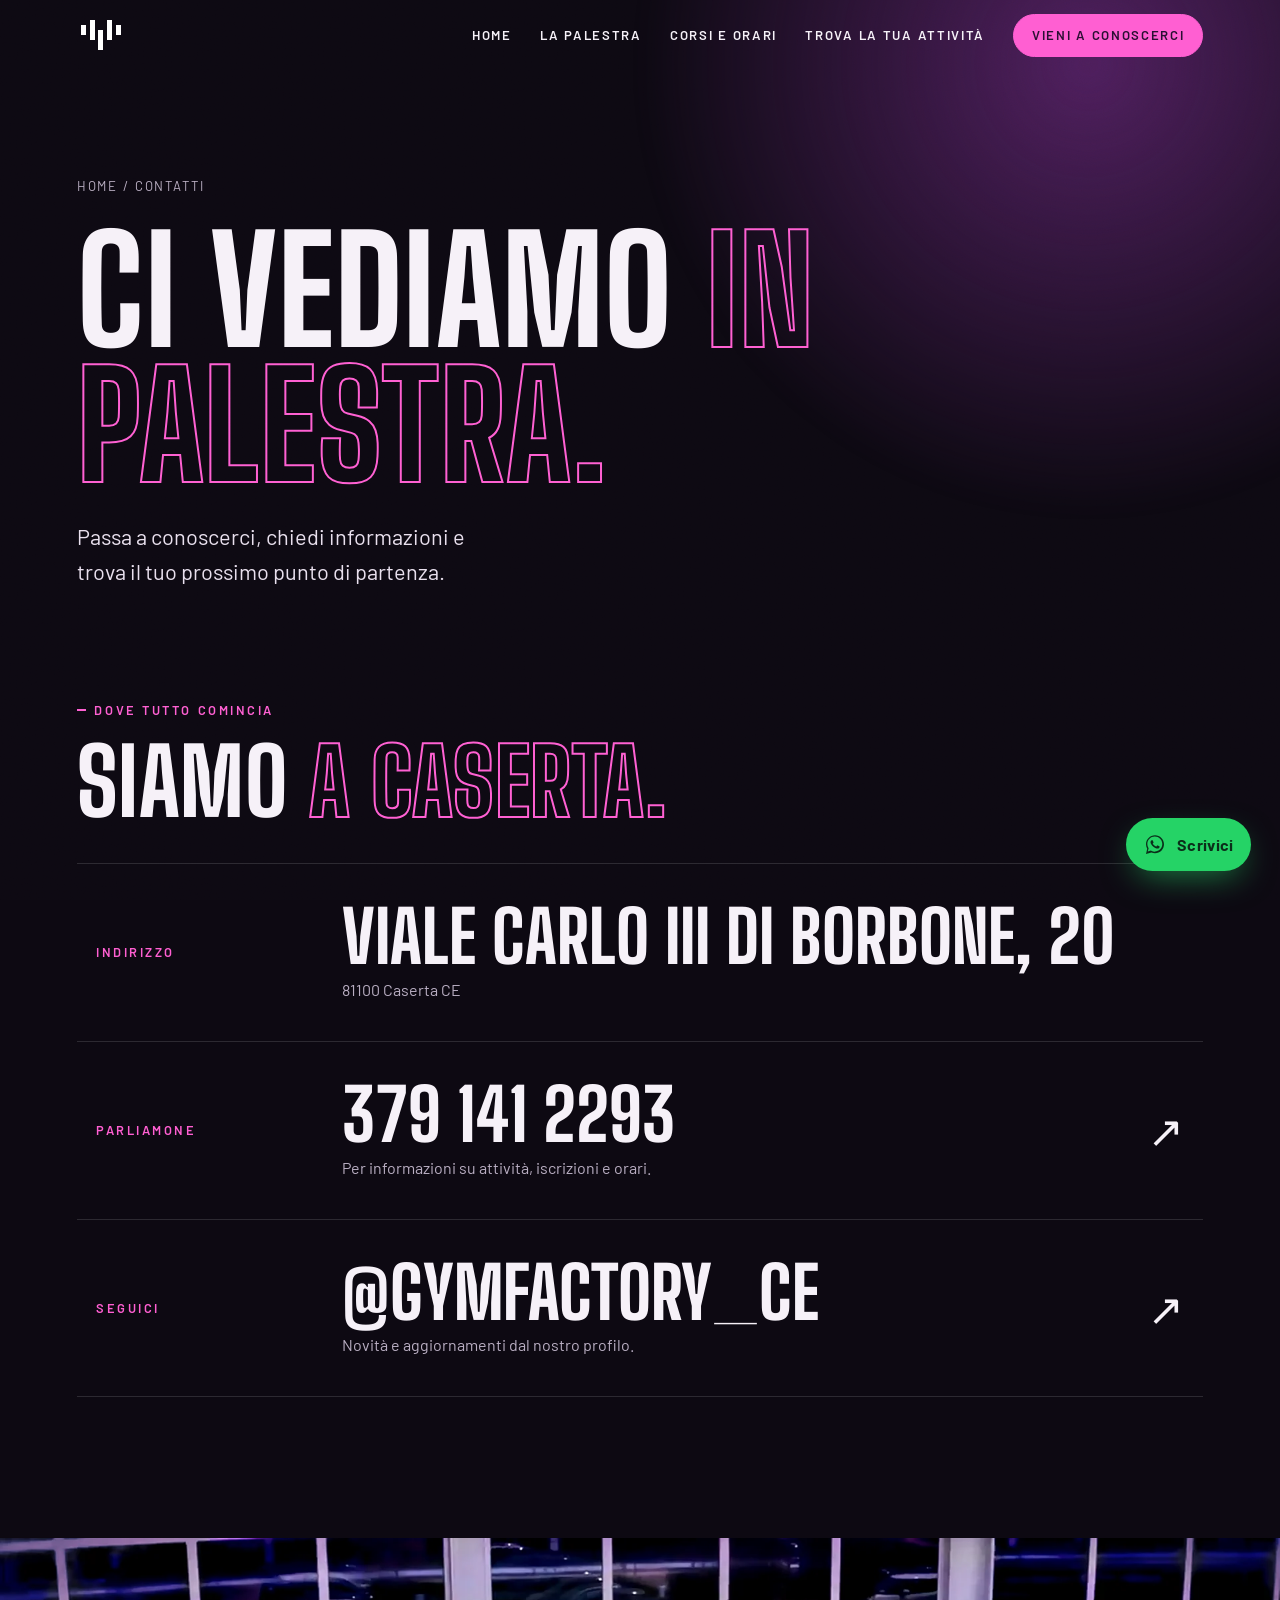
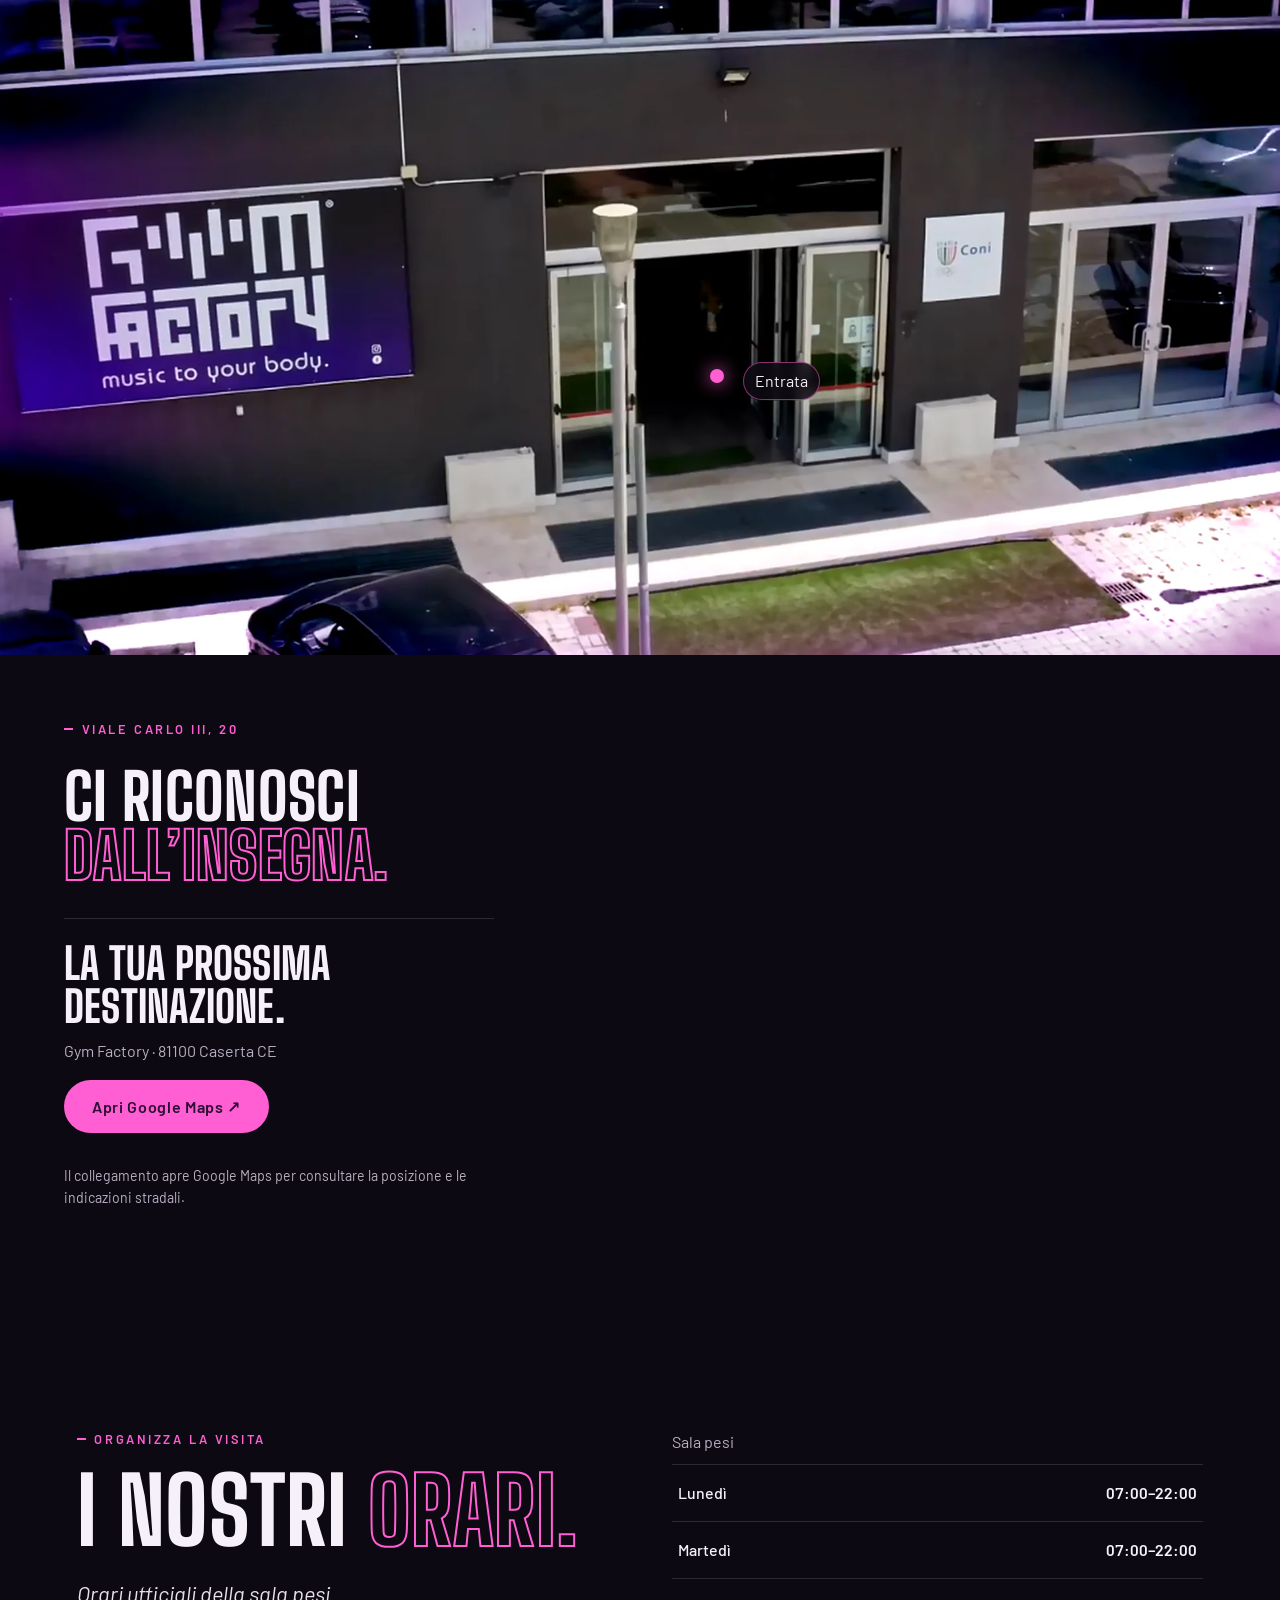
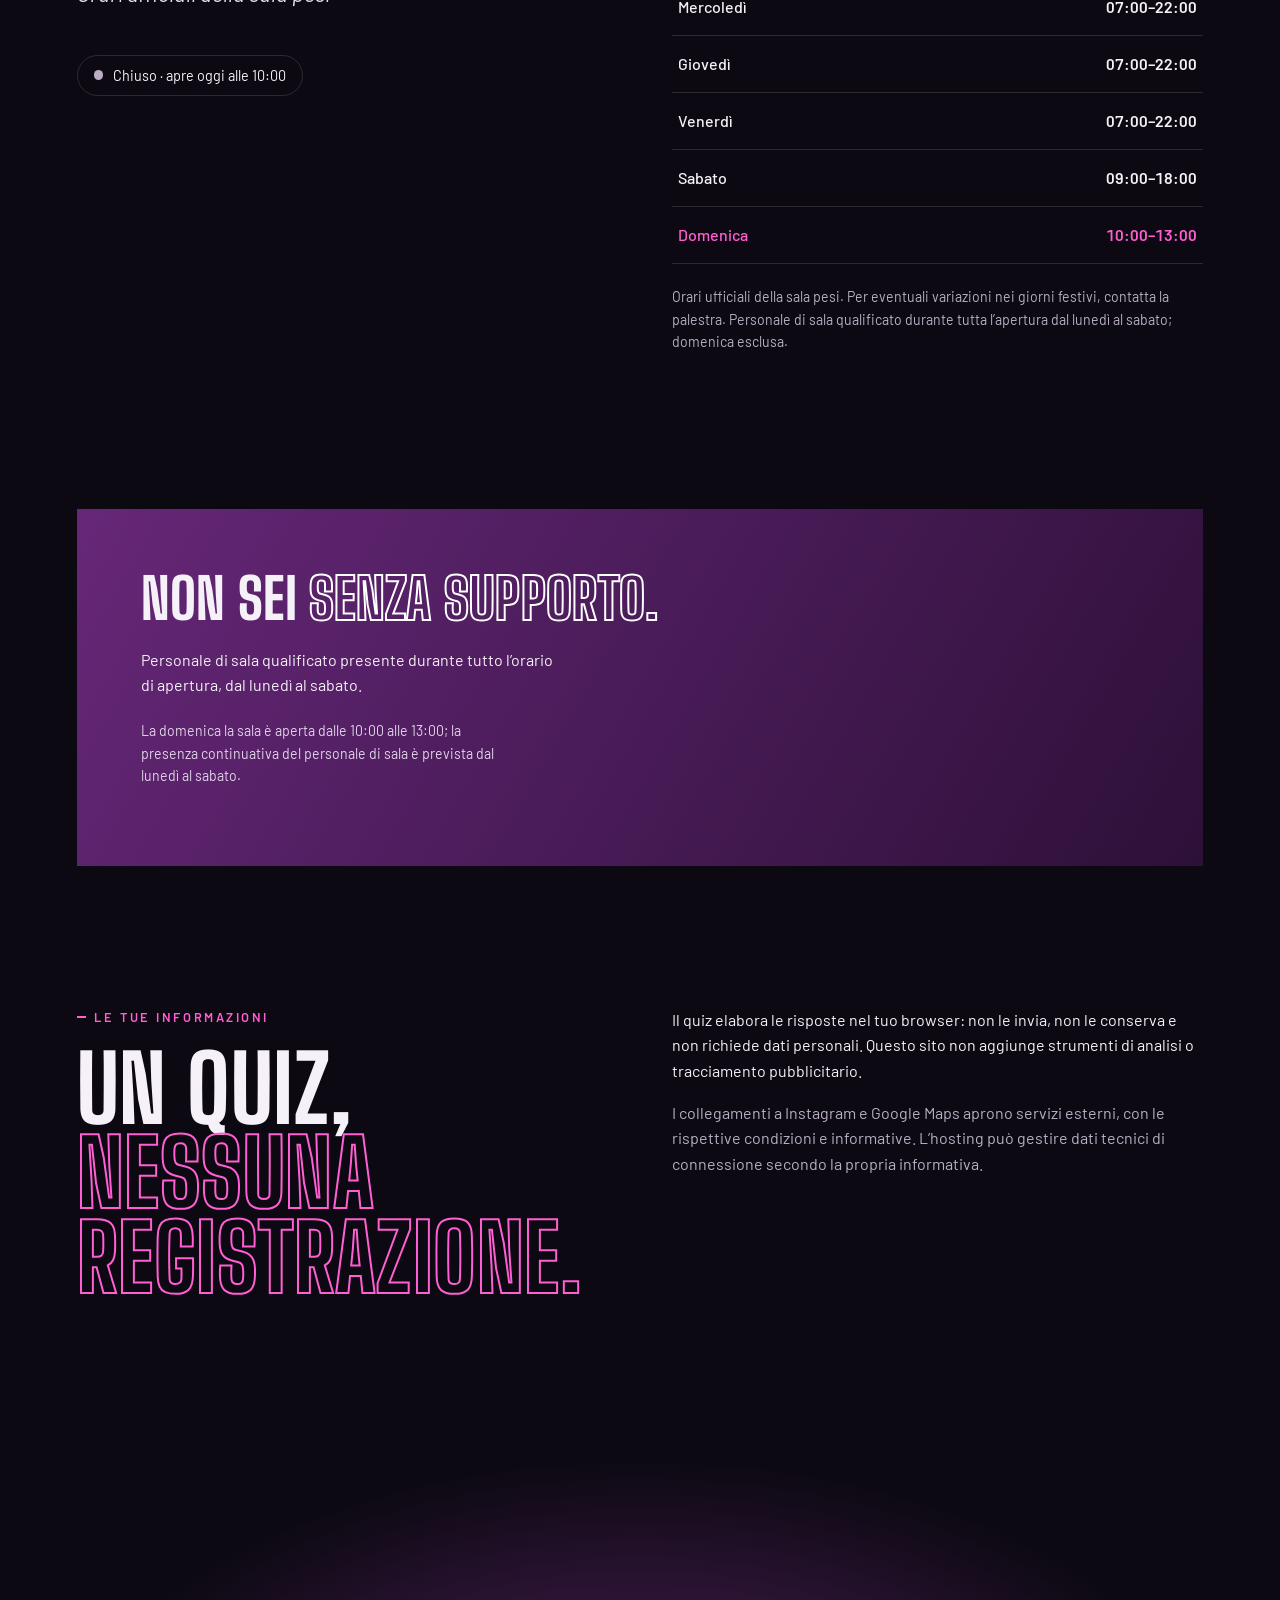
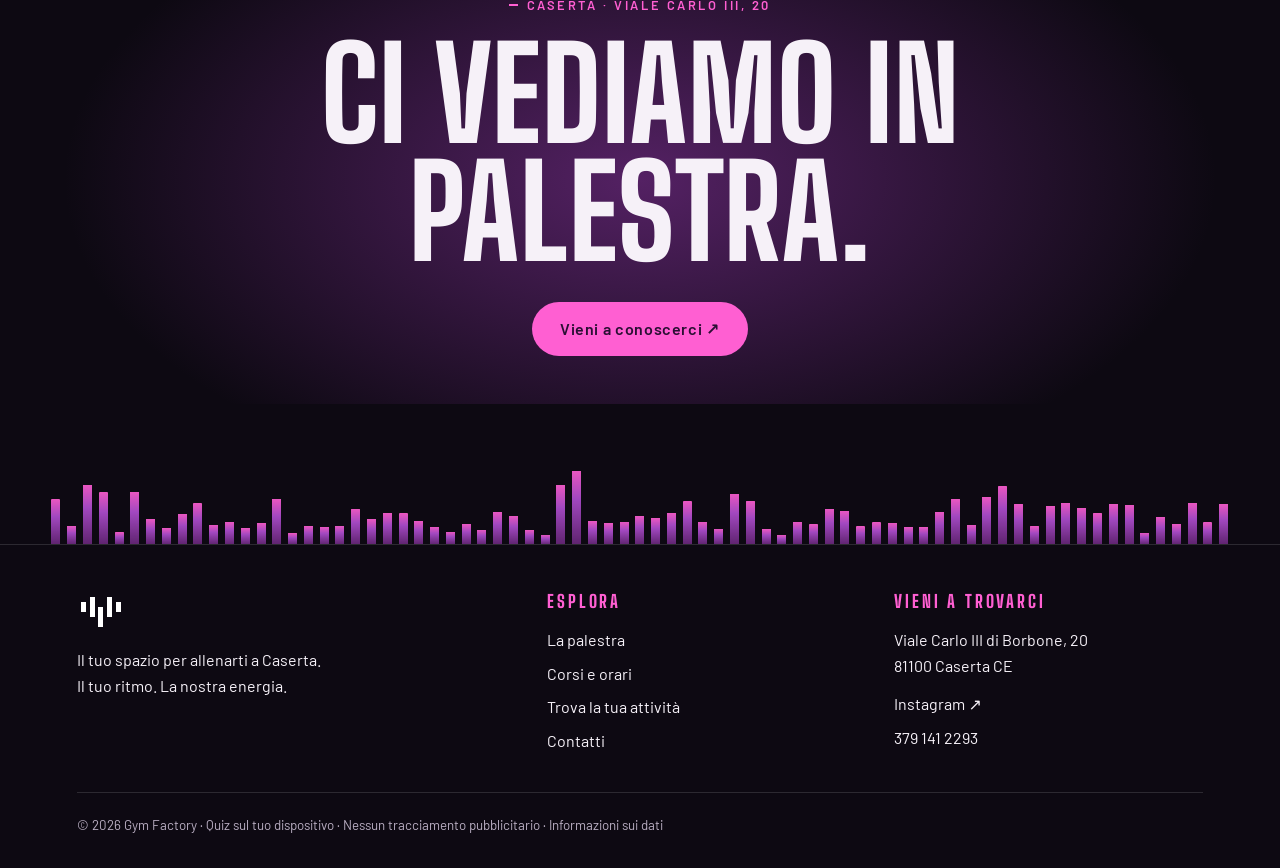
==== commit d5d23b61: "Add files via upload" ====
--- a/contatti.html
+++ b/contatti.html
@@ -19,7 +19,7 @@
 <link href="https://fonts.googleapis.com/css2?family=Barlow:wght@400;500;600&family=Big+Shoulders+Display:wght@700;800;900&display=swap" rel="stylesheet">
 <script>document.documentElement.classList.add('gfw-js')</script>
 <link rel="stylesheet" href="assets/css/gf.css">
-<link rel="stylesheet" href="gym-wow-v6.css">
+<link rel="stylesheet" href="gym-wow-v7.css">
 </head>
 <body>
 <a class="skip" href="#contenuto">Vai al contenuto</a>
--- a/gym-wow-v7.css
+++ b/gym-wow-v7.css
@@ -0,0 +1,309 @@
+/* ==========================================================================
+   Gym Factory · gym-wow.css
+   Animazioni + componenti per le foto reali. Nessuna dipendenza.
+   Eredita font e colori del sito; usa solo variabili --gfw-* qui sotto.
+   ========================================================================== */
+:root{
+  --gfw-violet:#662778;
+  --gfw-violet-hi:#b04fd1;
+  --gfw-pink:#ff5fd2;
+  --gfw-ink:#0d0912;
+  --gfw-paper:#f6f1f8;
+  --gfw-ease:cubic-bezier(.2,.8,.2,1);
+  --gfw-ease-in:cubic-bezier(.6,0,.9,.4);
+}
+
+/* ---------- 0. Protezione anti-flash (il JS toglie il velo) ---------- */
+.gfw-js:not(.gfw-ready) main :is(h1,h2){visibility:hidden}
+
+/* ---------- 1. Transizione tra pagine (Chrome/Edge/Safari recenti) ---------- */
+@view-transition{navigation:auto}
+::view-transition-old(root){animation:gfw-page-out .38s var(--gfw-ease-in) both}
+::view-transition-new(root){animation:gfw-page-in .7s var(--gfw-ease) both}
+@keyframes gfw-page-out{to{opacity:.0;transform:scale(.985);filter:blur(6px)}}
+@keyframes gfw-page-in{from{clip-path:inset(0 0 100% 0)}to{clip-path:inset(0 0 0 0)}}
+
+/* ---------- 2. Barra di avanzamento + riflettore che segue il mouse ---------- */
+.gfw-progress{position:fixed;inset:0 0 auto 0;height:3px;z-index:9999;pointer-events:none;
+  background:linear-gradient(90deg,var(--gfw-violet),var(--gfw-pink));
+  transform-origin:0 50%;transform:scaleX(var(--p,0));box-shadow:0 0 14px var(--gfw-violet-hi)}
+.gfw-spot{position:fixed;inset:0;z-index:2;pointer-events:none;opacity:0;transition:opacity .6s;
+  background:radial-gradient(520px circle at var(--sx,50%) var(--sy,50%),rgba(176,79,209,.13),transparent 62%)}
+.gfw-spot.is-on{opacity:1}
+
+/* ---------- 3. Titoli: parola per parola, da una maschera ---------- */
+.gfw-split .gfw-w{display:inline-block;overflow:hidden;vertical-align:top;padding:.04em .02em .16em;margin:-.04em -.02em -.16em}
+.gfw-split .gfw-w>span{display:inline-block;transform:translateY(112%) rotate(5deg);transform-origin:0 100%;
+  transition:transform 1s var(--gfw-ease) calc(var(--i,0)*70ms + var(--d,0ms))}
+.gfw-split.is-in .gfw-w>span{transform:none}
+
+/* ---------- 4. Immagini: sipario + zoom che si assesta ---------- */
+.gfw-img{clip-path:inset(0 0 100% 0);transform:scale(1.14);
+  transition:clip-path 1.2s var(--gfw-ease),transform 1.6s var(--gfw-ease)}
+.gfw-img.is-in{clip-path:inset(0 0 0 0);transform:scale(1)}
+img[data-gfw-parallax]{will-change:transform;transform-origin:50% 40%}
+
+/* ---------- 5. Card: inclinazione 3D + riflesso di luce ---------- */
+.gfw-tilt{transform-style:preserve-3d;transition:transform .5s var(--gfw-ease),box-shadow .5s;will-change:transform;position:relative}
+.gfw-tilt.is-hover{transition:transform .08s linear,box-shadow .5s;box-shadow:0 30px 60px -28px rgba(102,39,120,.55)}
+.gfw-tilt::after{content:"";position:absolute;inset:0;border-radius:inherit;pointer-events:none;opacity:0;transition:opacity .4s;
+  background:radial-gradient(380px circle at var(--gx,50%) var(--gy,50%),rgba(255,255,255,.22),transparent 55%);mix-blend-mode:overlay}
+.gfw-tilt.is-hover::after{opacity:1}
+.gfw-magnetic{will-change:transform;transition:transform .45s var(--gfw-ease)}
+.gfw-magnetic.is-hover{transition:transform .12s linear}
+
+/* ---------- 6. Equalizzatore: la firma del brand (music to your body) ---------- */
+.gfw-eq{--amp:0;display:flex;align-items:flex-end;justify-content:center;gap:clamp(3px,.5vw,7px);
+  height:clamp(70px,11vw,150px);padding:0 4vw;overflow:hidden;pointer-events:none}
+.gfw-eq i{flex:1 1 0;max-width:16px;height:100%;border-radius:1px;transform-origin:50% 100%;
+  background:linear-gradient(to top,var(--gfw-violet) 0%,var(--gfw-violet-hi) 62%,var(--gfw-pink) 100%);
+  transform:scaleY(var(--lo,.12));
+  animation:gfw-bar var(--t,1.4s) ease-in-out var(--dl,0s) infinite;opacity:.92}
+@keyframes gfw-bar{
+  0%,100%{transform:scaleY(var(--lo,.12))}
+  50%{transform:scaleY(calc(var(--h,.6) * (.55 + var(--amp,0) * .45)))}
+}
+
+/* ---------- 7. Scritta che scorre ---------- */
+.gfw-marquee{display:flex;overflow:hidden;white-space:nowrap;user-select:none}
+.gfw-marquee__row{display:flex;flex:none;gap:2.2rem;padding-right:2.2rem;animation:gfw-marq 28s linear infinite}
+.gfw-marquee:hover .gfw-marquee__row{animation-play-state:paused}
+@keyframes gfw-marq{to{transform:translateX(-100%)}}
+
+/* ---------- 8. TOUR: scorrimento orizzontale agganciato ---------- */
+.gfw-tour{position:relative;background:var(--gfw-ink);color:var(--gfw-paper);--gfw-h:300vh}
+.gfw-tour__sticky{position:sticky;top:0;height:100vh;height:100svh;overflow:hidden;display:flex;flex-direction:column;justify-content:center;gap:clamp(1rem,3vh,2.2rem)}
+.gfw-tour__head{padding:0 clamp(1.2rem,6vw,5rem);display:flex;justify-content:space-between;align-items:flex-end;gap:2rem;position:relative;z-index:3}
+.gfw-tour__title{font-size:clamp(2rem,5.4vw,4.6rem);line-height:.98;margin:0;letter-spacing:-.02em;max-width:14ch}
+.gfw-tour__count{font-variant-numeric:tabular-nums;font-size:clamp(1rem,1.6vw,1.3rem);opacity:.85;white-space:nowrap}
+.gfw-tour__count b{font-size:1.8em;font-weight:700;color:var(--gfw-pink)}
+.gfw-tour__track{display:flex;gap:clamp(1rem,2.4vw,2.4rem);padding:0 clamp(1.2rem,8vw,7rem);width:max-content;will-change:transform}
+.gfw-tour__item{margin:0;position:relative;flex:none;height:clamp(300px,58vh,640px);aspect-ratio:var(--ar,4/5);border-radius:6px;overflow:hidden;cursor:zoom-in;
+  background:#1b1322;opacity:var(--o,1);transition:opacity .3s}
+.gfw-tour__item img{width:112%;max-width:none;height:100%;object-fit:cover;display:block;transform:translateX(var(--ix,0%)) scale(var(--sc,1));will-change:transform}
+.gfw-tour__item figcaption{position:absolute;left:0;right:0;bottom:0;padding:3.2rem 1.2rem 1.1rem;font-size:clamp(.95rem,1.3vw,1.1rem);line-height:1.25;
+  background:linear-gradient(to top,rgba(10,6,14,.88),transparent);transform:translateY(calc((1 - var(--f,1)) * 70%));opacity:var(--f,1)}
+.gfw-tour__bar{margin:0 clamp(1.2rem,6vw,5rem);height:2px;background:rgba(255,255,255,.16);position:relative;z-index:3}
+.gfw-tour__bar i{position:absolute;inset:0;background:linear-gradient(90deg,var(--gfw-violet-hi),var(--gfw-pink));transform-origin:0 50%;transform:scaleX(var(--tp,0))}
+.gfw-tour__hint{position:absolute;right:clamp(1.2rem,6vw,5rem);bottom:calc(clamp(1rem,3vh,2.2rem) - .1rem);font-size:.85rem;opacity:.6;transition:opacity .4s}
+.gfw-tour.is-moving .gfw-tour__hint{opacity:0}
+
+/* ---------- 9. BENTO: griglia di foto per "La palestra" ---------- */
+.gfw-bento{display:grid;gap:clamp(.6rem,1.4vw,1.2rem);padding:clamp(1.2rem,6vw,5rem);
+  grid-template-columns:repeat(12,1fr);grid-auto-rows:clamp(110px,15vw,210px)}
+.gfw-bento figure{margin:0;position:relative;overflow:hidden;border-radius:6px;cursor:zoom-in;background:#1b1322}
+.gfw-bento img{width:100%;height:100%;object-fit:cover;display:block;transition:transform 1.4s var(--gfw-ease),filter .6s}
+.gfw-bento figure:hover img{transform:scale(1.07)}
+.gfw-bento figcaption{position:absolute;inset:auto 0 0 0;padding:2.4rem 1rem .9rem;color:#fff;font-size:clamp(.9rem,1.2vw,1.05rem);
+  background:linear-gradient(to top,rgba(10,6,14,.85),transparent);transform:translateY(60%);opacity:0;transition:transform .6s var(--gfw-ease),opacity .5s}
+.gfw-bento figure:hover figcaption,.gfw-bento figure:focus-visible figcaption{transform:none;opacity:1}
+.gfw-bento .b1{grid-column:1/8;grid-row:1/4}
+.gfw-bento .b2{grid-column:8/13;grid-row:1/3}
+.gfw-bento .b3{grid-column:8/13;grid-row:3/5}
+.gfw-bento .b4{grid-column:1/5;grid-row:4/7}
+.gfw-bento .b5{grid-column:5/8;grid-row:4/7}
+.gfw-bento .b6{grid-column:8/13;grid-row:5/7}
+@media (max-width:760px){
+  .gfw-bento{grid-template-columns:1fr 1fr;grid-auto-rows:42vw}
+  .gfw-bento figure{grid-column:auto!important;grid-row:auto!important}
+  .gfw-bento .b1{grid-column:1/3!important;grid-row:span 2!important}
+  .gfw-bento figcaption{transform:none;opacity:1}
+}
+
+/* ---------- 10. FACCIATA: l'ingresso si apre a cerchio ---------- */
+.gfw-facade{position:relative;overflow:hidden;background:var(--gfw-ink);color:var(--gfw-paper)}
+.gfw-facade__media{position:relative;clip-path:circle(0% at 56% 62%);transition:clip-path 1.8s var(--gfw-ease)}
+.gfw-facade.is-in .gfw-facade__media{clip-path:circle(150% at 56% 62%)}
+.gfw-facade__media img{display:block;width:100%;height:auto;max-height:86vh;object-fit:cover;transform:scale(1.12);transition:transform 2.6s var(--gfw-ease)}
+.gfw-facade.is-in .gfw-facade__media img{transform:scale(1)}
+.gfw-pin{position:absolute;left:56%;top:61%;width:0;height:0;pointer-events:none}
+.gfw-pin::before,.gfw-pin::after{content:"";position:absolute;left:-26px;top:-26px;width:52px;height:52px;border-radius:50%;border:2px solid var(--gfw-pink);
+  animation:gfw-ping 2.6s var(--gfw-ease) infinite;opacity:0}
+.gfw-pin::after{animation-delay:1.3s}
+.gfw-pin span{position:absolute;left:-7px;top:-7px;width:14px;height:14px;border-radius:50%;background:var(--gfw-pink);box-shadow:0 0 18px var(--gfw-pink)}
+@keyframes gfw-ping{0%{transform:scale(.3);opacity:.9}100%{transform:scale(2.2);opacity:0}}
+.gfw-pin em{position:absolute;left:26px;top:-14px;white-space:nowrap;font-style:normal;font-size:clamp(.8rem,1.3vw,1rem);padding:.35rem .7rem;border-radius:99px;
+  background:rgba(13,9,18,.82);backdrop-filter:blur(6px);border:1px solid rgba(255,95,210,.5)}
+.gfw-facade__copy{padding:clamp(1.4rem,5vw,4rem);display:grid;gap:.6rem;max-width:62ch}
+
+/* ---------- 11. Lightbox ---------- */
+.gfw-lb{border:0;padding:0;background:transparent;max-width:100vw;max-height:100vh;width:100vw;height:100vh;color:#fff;overflow:hidden}
+.gfw-lb::backdrop{background:rgba(9,5,13,.92);backdrop-filter:blur(10px)}
+.gfw-lb__in{width:100%;height:100%;display:grid;place-items:center;align-content:center;gap:1rem;padding:3vh 3vw;cursor:zoom-out}
+.gfw-lb img{max-width:94vw;max-height:80vh;border-radius:6px;box-shadow:0 40px 120px -20px #000}
+.gfw-lb p{margin:0;font-size:1.05rem;text-align:center;max-width:60ch}
+.gfw-lb button{position:absolute;top:1.2rem;right:1.4rem;border:1px solid rgba(255,255,255,.4);background:rgba(0,0,0,.35);color:#fff;border-radius:99px;padding:.55rem 1rem;font:inherit;cursor:pointer}
+.gfw-lb button:focus-visible,.gfw-tour__item:focus-visible,.gfw-bento figure:focus-visible{outline:2px solid var(--gfw-pink);outline-offset:3px}
+
+/* ---------- Accessibilità: niente movimento se non lo vuoi ---------- */
+@media (prefers-reduced-motion:reduce){
+  @view-transition{navigation:none}
+  .gfw-split .gfw-w>span,.gfw-img,.gfw-facade__media,.gfw-facade__media img{transition:none!important;transform:none!important;clip-path:none!important}
+  .gfw-eq i,.gfw-marquee__row,.gfw-pin::before,.gfw-pin::after{animation:none!important}
+  .gfw-eq i{transform:scaleY(.5)}
+  .gfw-tour{--gfw-h:auto}
+  .gfw-tour__sticky{position:static;height:auto;padding:4rem 0}
+  .gfw-tour__track{overflow-x:auto;width:auto;scroll-snap-type:x mandatory}
+  .gfw-tour__item{scroll-snap-align:center}
+}
+
+/* ==========================================================================
+   GFX · nuovo linguaggio visivo: niente card, niente caselle.
+   Pannelli che si aprono, righe tipografiche, calendario a linee.
+   ========================================================================== */
+
+/* equalizzatore mosso dal JS (iPhone incluso): niente animazione CSS */
+.gfw-eq.is-js i{animation:none;will-change:transform}
+
+/* ---------- Corsi: pannelli a tutta altezza che si aprono ---------- */
+.gfx-panels{display:flex;gap:clamp(.4rem,.8vw,.8rem);height:clamp(540px,80vh,780px);margin-top:2.6rem}
+.gfx-panel{position:relative;flex:1 1 0;min-width:0;overflow:hidden;isolation:isolate;display:flex;align-items:flex-end;background:var(--ink3);color:#fff;
+  transition:flex-grow .9s var(--gfw-ease),clip-path 1.1s var(--gfw-ease) calc(var(--i,0)*130ms)}
+.gfw-js .gfx-panels:not(.is-in) .gfx-panel{clip-path:inset(100% 0 0 0)}
+.gfw-js .gfx-panels.is-in .gfx-panel{clip-path:inset(0 0 0 0)}
+/* rete di sicurezza: se per qualsiasi motivo lo script non li rivela, dopo 3 secondi compaiono comunque */
+@keyframes gfx-show{to{clip-path:inset(0 0 0 0)}}
+.gfw-js .gfx-panel{animation:gfx-show .01s 3s both}
+.gfx-panel>img{position:absolute;inset:0;width:100%;height:100%;max-width:none;object-fit:cover;z-index:-2;
+  transform:scale(1.08);filter:saturate(.75) brightness(.72);transition:transform 1.8s var(--gfw-ease),filter .9s}
+.gfx-panel::after{content:"";position:absolute;inset:0;z-index:-1;
+  background:linear-gradient(to top,rgba(13,9,18,.96) 6%,rgba(13,9,18,.38) 52%,rgba(102,39,120,.28));transition:opacity .8s}
+.gfx-panel__n{position:absolute;top:.4rem;left:1rem;font-family:var(--f-display);font-weight:800;font-size:clamp(4.2rem,8.5vw,8rem);line-height:1;
+  color:transparent;-webkit-text-stroke:1.5px rgba(255,255,255,.85);transition:-webkit-text-stroke-color .6s,transform .9s var(--gfw-ease)}
+.gfx-panel__txt{width:100%;padding:clamp(1.1rem,2.2vw,2rem);display:grid;gap:.5rem;transition:opacity .6s}
+.gfx-panel h3{font-size:clamp(2rem,3.4vw,3.2rem)}
+.gfx-panel .gf-hours{margin:0}
+.gfx-panel__more{display:grid;gap:.9rem;max-height:0;opacity:0;overflow:hidden;transition:max-height .9s var(--gfw-ease),opacity .6s}
+.gfx-panel__more p{margin:0;color:#e9e0ee;max-width:42ch}
+.gfx-panel__more .gf-link{justify-self:start}
+@media (min-width:901px) and (hover:hover){
+  .gfx-panels:not(:hover):not(:focus-within) .gfx-panel:first-child,
+  .gfx-panel:hover,.gfx-panel:focus-within{flex-grow:2.7}
+  .gfx-panels:not(:hover):not(:focus-within) .gfx-panel:first-child>img,
+  .gfx-panel:hover>img,.gfx-panel:focus-within>img{transform:scale(1);filter:none}
+  .gfx-panels:not(:hover):not(:focus-within) .gfx-panel:first-child .gfx-panel__more,
+  .gfx-panel:hover .gfx-panel__more,.gfx-panel:focus-within .gfx-panel__more{max-height:18rem;opacity:1;transition-delay:.2s}
+  .gfx-panels:not(:hover):not(:focus-within) .gfx-panel:first-child .gfx-panel__n,
+  .gfx-panel:hover .gfx-panel__n,.gfx-panel:focus-within .gfx-panel__n{-webkit-text-stroke-color:var(--gfw-pink);transform:translateY(.3rem)}
+  .gfx-panels:hover .gfx-panel:not(:hover) .gfx-panel__txt{opacity:.6}
+}
+@media (max-width:900px),(hover:none){
+  .gfx-panels{flex-direction:column;height:auto}
+  .gfx-panel{flex:none;min-height:min(76svh,540px)}
+  .gfx-panel>img{filter:none}
+  .gfx-panel__more{max-height:none;opacity:1}
+}
+
+/* ---------- Contatti: righe giganti cliccabili ---------- */
+.gfx-lines{margin-top:2.4rem;border-top:1px solid var(--line)}
+.gfx-line{position:relative;display:grid;grid-template-columns:minmax(7.5rem,13rem) 1fr auto;align-items:center;gap:.5rem clamp(1rem,3vw,3rem);
+  padding:clamp(1.4rem,3vw,2.4rem) clamp(.6rem,1.6vw,1.2rem);border-bottom:1px solid var(--line);color:inherit;text-decoration:none;overflow:hidden;isolation:isolate}
+.gfx-line::before{content:"";position:absolute;inset:0;z-index:-1;background:var(--gfw-pink);transform:scaleY(0);transform-origin:50% 100%;transition:transform .6s var(--gfw-ease)}
+a.gfx-line:hover::before,a.gfx-line:focus-visible::before{transform:scaleY(1)}
+a.gfx-line:hover,a.gfx-line:focus-visible{color:#2a0f33}
+.gfx-line__k{font-size:.8rem;letter-spacing:.2em;text-transform:uppercase;font-weight:600;color:var(--gfw-pink);transition:color .4s}
+a.gfx-line:hover .gfx-line__k{color:#2a0f33}
+.gfx-line__body{display:grid;gap:.4rem}
+.gfx-line__v{font-family:var(--f-display);font-weight:800;text-transform:uppercase;line-height:.95;font-size:clamp(2rem,5.6vw,4.8rem);transition:transform .6s var(--gfw-ease)}
+a.gfx-line:hover .gfx-line__v{transform:translateX(.6rem)}
+.gfx-line__s{font-size:1rem;color:var(--mute);transition:color .4s}
+a.gfx-line:hover .gfx-line__s{color:#4a1d58}
+.gfx-line__go{font-style:normal;font-size:clamp(1.8rem,3.4vw,3rem);line-height:1;transition:transform .6s var(--gfw-ease)}
+a.gfx-line:hover .gfx-line__go{transform:translate(.4rem,-.4rem)}
+@media (max-width:760px){.gfx-line{grid-template-columns:1fr auto}.gfx-line__k{grid-column:1/-1}}
+
+/* ---------- Calendario: giorni come righe, orari come tag ---------- */
+.gf-cal{display:block;border-top:1px solid var(--line)}
+.gf-day{display:flex;flex-wrap:wrap;align-items:center;gap:.5rem .6rem;min-height:0;background:none;border:0;border-bottom:1px solid var(--line);border-radius:0;padding:clamp(1rem,2vw,1.5rem) .4rem}
+.gf-day h3{flex:0 0 clamp(8rem,16vw,13rem);font-size:clamp(1.8rem,3.4vw,3rem);margin:0}
+.gf-day p{flex:1 1 14rem;margin:0}
+.gf-day.is-today{box-shadow:none;border-bottom-color:var(--gfw-pink)}
+.gf-day.is-today h3{color:var(--gfw-pink)}
+.gf-slot{display:inline-flex;align-items:baseline;gap:.6rem;margin:0;padding:.5rem 1.1rem;border:1px solid var(--line);border-radius:99px;background:none}
+.gf-slot:hover{background:rgba(255,95,210,.18);border-color:var(--gfw-pink)}
+.gf-slot.is-next{background:var(--gfw-pink);border-color:var(--gfw-pink)}
+@media (max-width:700px){.gf-day h3{flex-basis:100%}}
+
+/* ---------- Quiz: opzioni come righe grandi ---------- */
+.gf-quiz{background:none;border:0;border-radius:0;border-top:1px solid var(--line);padding:clamp(1.4rem,4vw,3rem) 0 0}
+.gf-opts{grid-template-columns:1fr;gap:0;border-top:1px solid var(--line)}
+.gf-opt{position:relative;display:block;width:100%;background:none;border:0;border-bottom:1px solid var(--line);border-radius:0;padding:1.3rem 3rem 1.3rem .4rem;
+  font-family:var(--f-display);font-weight:800;text-transform:uppercase;font-size:clamp(1.5rem,3.2vw,2.4rem);line-height:1.05;
+  transition:padding .5s var(--gfw-ease),color .3s}
+.gf-opt::after{content:"→";position:absolute;right:.6rem;top:50%;transform:translate(-12px,-50%);opacity:0;color:var(--gfw-pink);transition:opacity .4s,transform .5s var(--gfw-ease)}
+.gf-opt:hover{transform:none;color:var(--gfw-pink);padding-left:1.4rem;border-color:var(--line)}
+.gf-opt:hover::after,.gf-opt.is-picked::after{opacity:1;transform:translate(0,-50%)}
+.gf-opt.is-picked{background:none;color:var(--gfw-pink);border-color:var(--gfw-pink);padding-left:1.4rem}
+.gf-opt small{font-family:var(--f-body);font-weight:400;text-transform:none;font-size:.98rem;color:var(--paper);opacity:.75;margin-top:.35rem}
+
+/* ---------- Dettagli: meno scatole, più linee ---------- */
+.gf-next,.gf-presence{border-radius:0}
+.gf-next__digits div{background:none;border:0;border-left:1px solid rgba(255,255,255,.28);border-radius:0;padding:.4rem .4rem .4rem 1rem;text-align:left}
+.gf-map{border:0;border-radius:0;background:none;padding:1.4rem 0 0;border-top:1px solid var(--line)}
+.gf-points li{transition:padding .6s var(--gfw-ease)}
+.gf-points li:hover{padding-left:.9rem}
+.gf-points .n{transition:color .4s}
+.gf-points li:hover .n{color:var(--gfw-pink)}
+
+@media (prefers-reduced-motion:reduce){
+  .gfw-js .gfx-panel{clip-path:none!important;animation:none!important}
+  .gfx-panel,.gfx-panel>img,.gfx-panel__more,.gfx-line::before{transition:none!important}
+}
+
+/* ---------- HERO senza foto: l'equalizzatore è il protagonista ---------- */
+.hero--eq{background:
+  radial-gradient(62vw 52vw at 82% 12%,rgba(102,39,120,.7),transparent 70%),
+  radial-gradient(42vw 42vw at 8% 96%,rgba(255,95,210,.16),transparent 70%),var(--ink)}
+.hero--eq::after{background:linear-gradient(to top,rgba(13,9,18,.55) 0%,transparent 45%)}
+.hero__eq{position:absolute;inset:auto 0 0 0;height:74%;z-index:-2;display:flex;align-items:flex-end;opacity:.62;pointer-events:none;
+  -webkit-mask-image:linear-gradient(to top,#000 40%,transparent 100%);mask-image:linear-gradient(to top,#000 40%,transparent 100%)}
+.gfw-eq--hero{width:100%;height:100%;gap:clamp(4px,.9vw,14px);padding:0 1.5vw}
+.gfw-eq--hero i{max-width:40px;border-radius:2px}
+
+/* ---------- Pulsante WhatsApp ---------- */
+.gfx-wa{position:fixed;right:clamp(.9rem,2.4vw,1.8rem);bottom:clamp(.9rem,2.4vw,1.8rem);z-index:90;display:inline-flex;align-items:center;gap:.6rem;
+  background:#25d366;color:#0b2e1a;border-radius:99px;padding:.85rem 1.1rem;font-weight:700;text-decoration:none;letter-spacing:.02em;
+  box-shadow:0 12px 34px -10px rgba(37,211,102,.65);transition:transform .4s var(--gfw-ease),box-shadow .4s}
+.gfx-wa:hover{transform:translateY(-3px) scale(1.03)}
+.gfx-wa svg{width:1.5rem;height:1.5rem;flex:none}
+@media (max-width:600px){.gfx-wa span{display:none}.gfx-wa{padding:.9rem}}
+
+/* ---------- Foto orizzontale (Pilates): riempie tutto il pannello, inquadrata sul viso e sul busto ---------- */
+.gfx-panel--left>img{object-position:12% 50%}
+.gf-row__img.is-left .gf-zoom img{object-position:12% 50%}
+
+/* ---------- Trattino dell'etichetta più corto ---------- */
+.gf-eyebrow{gap:.55rem}
+.gf-eyebrow::before{width:.55rem}
+
+/* ---------- "Si parte da te": gradini che salgono come le barre dell'equalizzatore ---------- */
+.gfx-path__head{display:grid;gap:1.2rem;justify-items:start;max-width:64rem}
+.gfx-path__head .gf-lead{margin:.6rem 0 .4rem;max-width:46ch}
+.gfx-steps{list-style:none;margin:clamp(3rem,7vw,6rem) 0 0;padding:0;display:grid;grid-template-columns:repeat(3,1fr);align-items:end;gap:clamp(.5rem,1vw,1rem)}
+.gfx-step{position:relative;isolation:isolate;overflow:hidden;display:grid;align-content:start;gap:.8rem;
+  padding:clamp(1.4rem,2.4vw,2.2rem);border-top:3px solid var(--gfw-pink);
+  background:linear-gradient(to bottom,rgba(176,79,209,.34),rgba(102,39,120,.08) 70%,transparent);
+  transition:opacity .9s var(--gfw-ease) calc(var(--i,0)*140ms),transform .9s var(--gfw-ease) calc(var(--i,0)*140ms),translate .6s var(--gfw-ease),background .6s}
+.gfx-step:nth-child(1){min-height:clamp(20rem,28vw,26rem)}
+.gfx-step:nth-child(2){min-height:clamp(25rem,35vw,32rem)}
+.gfx-step:nth-child(3){min-height:clamp(30rem,42vw,38rem)}
+.gfx-step h3{font-size:clamp(1.7rem,2.7vw,2.7rem);line-height:1}
+.gfx-step p{margin:0;color:#d9cfe0;max-width:34ch}
+.gfx-step__n{position:absolute;right:-.02em;bottom:-.14em;z-index:-1;font-family:var(--f-display);font-weight:800;font-size:clamp(9rem,17vw,16rem);line-height:.8;
+  color:transparent;-webkit-text-stroke:1.5px rgba(255,95,210,.55);transition:color .6s,-webkit-text-stroke-color .6s}
+.gfx-step:hover{translate:0 -14px;background:linear-gradient(to bottom,rgba(176,79,209,.52),rgba(102,39,120,.16) 75%,transparent)}
+.gfx-step:hover .gfx-step__n{color:rgba(255,95,210,.2);-webkit-text-stroke-color:var(--gfw-pink)}
+.gfw-js .gfx-steps:not(.is-in) .gfx-step{opacity:0;transform:translateY(46px)}
+@keyframes gfx-up{to{opacity:1;transform:none}}
+.gfw-js .gfx-step{animation:gfx-up .01s 3s both}
+@media (max-width:860px){
+  .gfx-steps{grid-template-columns:1fr;align-items:stretch;gap:.6rem}
+  .gfx-step{min-height:0!important;padding-bottom:3.6rem}
+  .gfx-step:nth-child(1){width:80%}
+  .gfx-step:nth-child(2){width:90%}
+  .gfx-step__n{font-size:8rem}
+}
+@media (prefers-reduced-motion:reduce){
+  .gfw-js .gfx-steps:not(.is-in) .gfx-step{opacity:1!important;transform:none!important}
+  .gfx-step{transition:none!important;animation:none!important}
+}
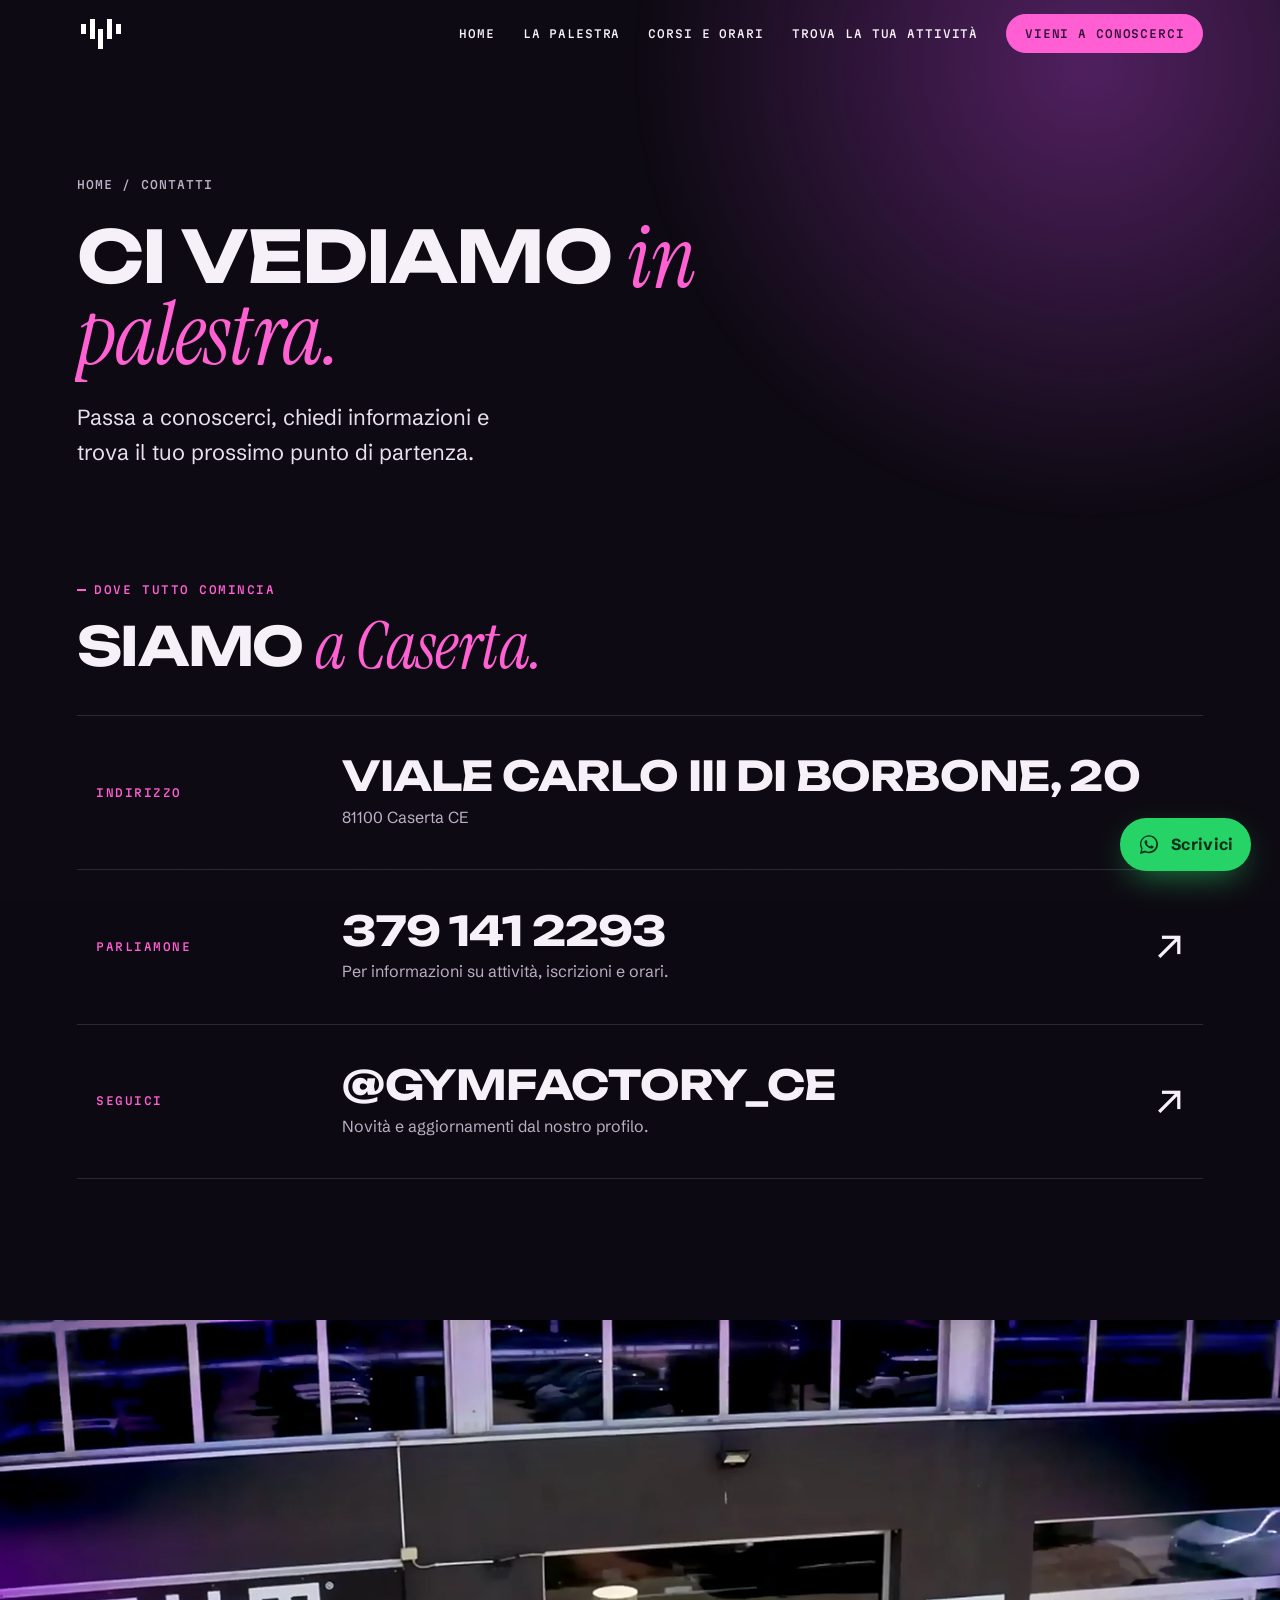
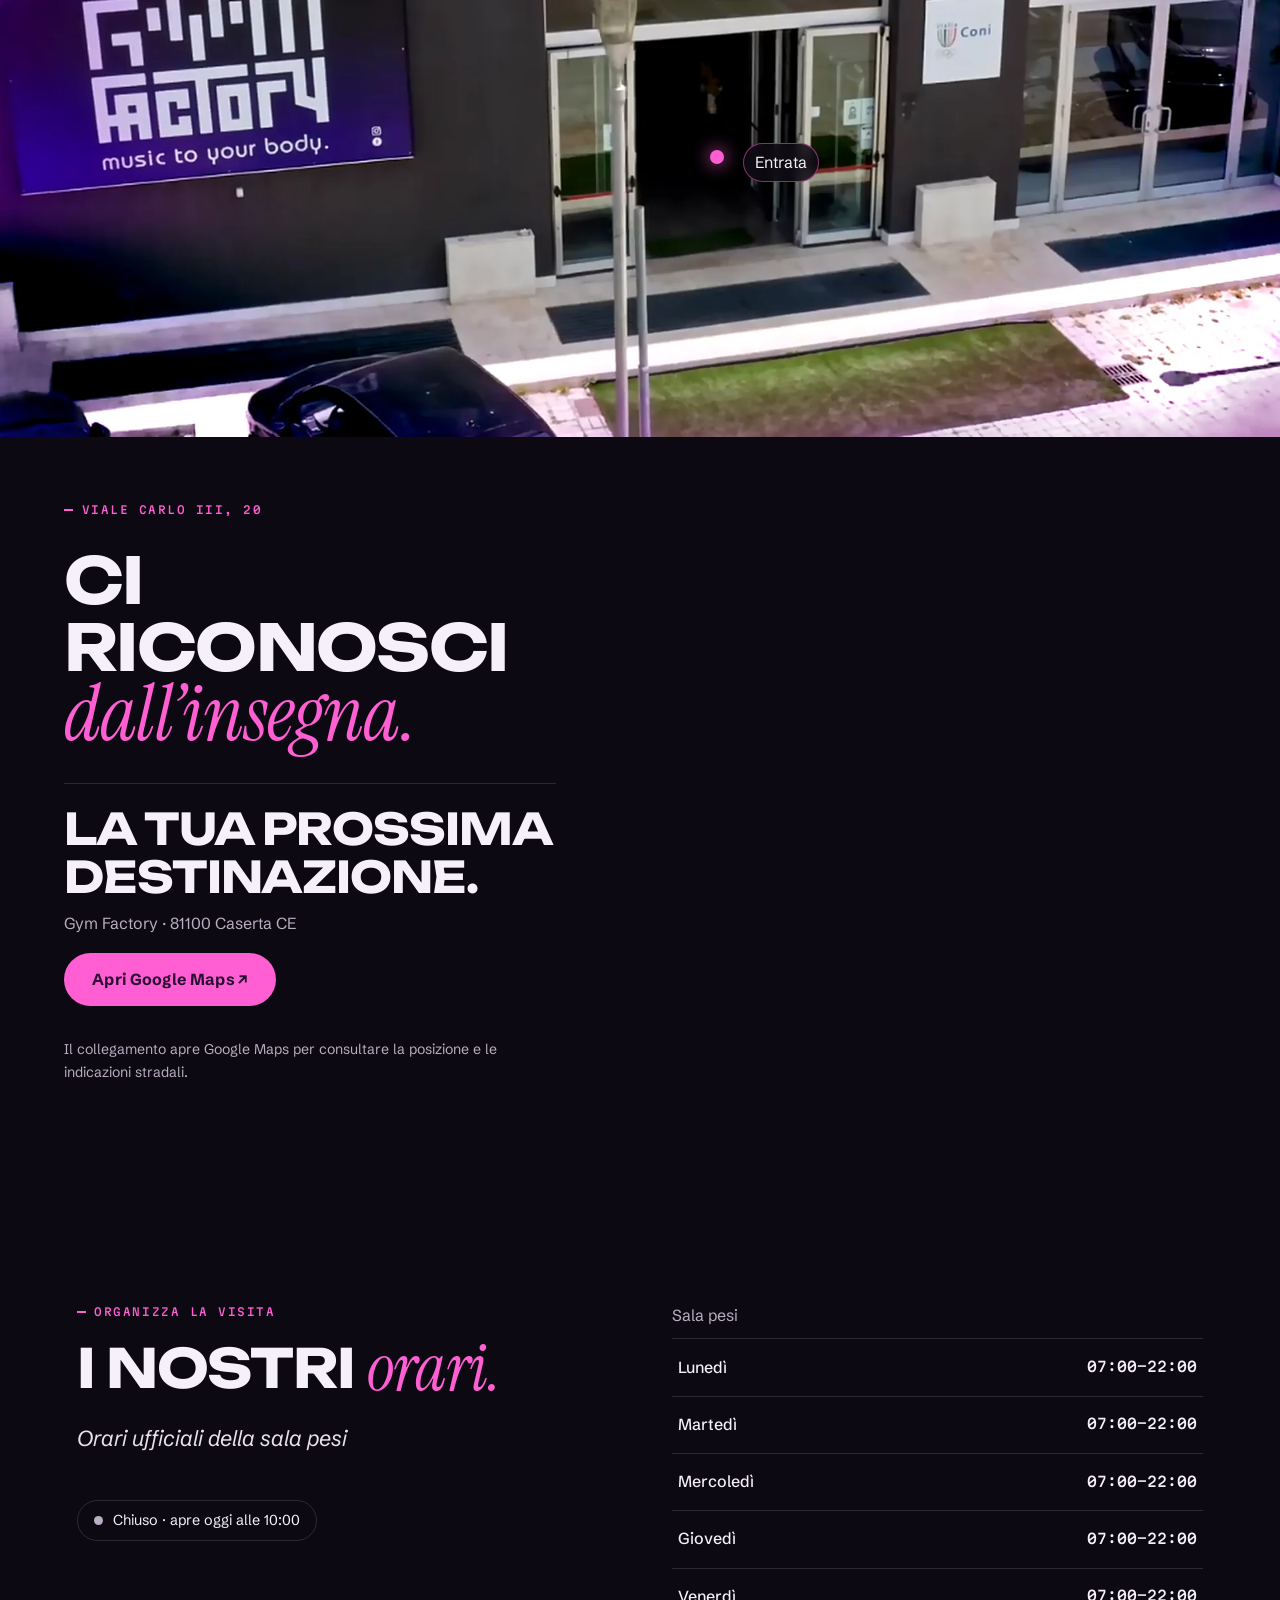
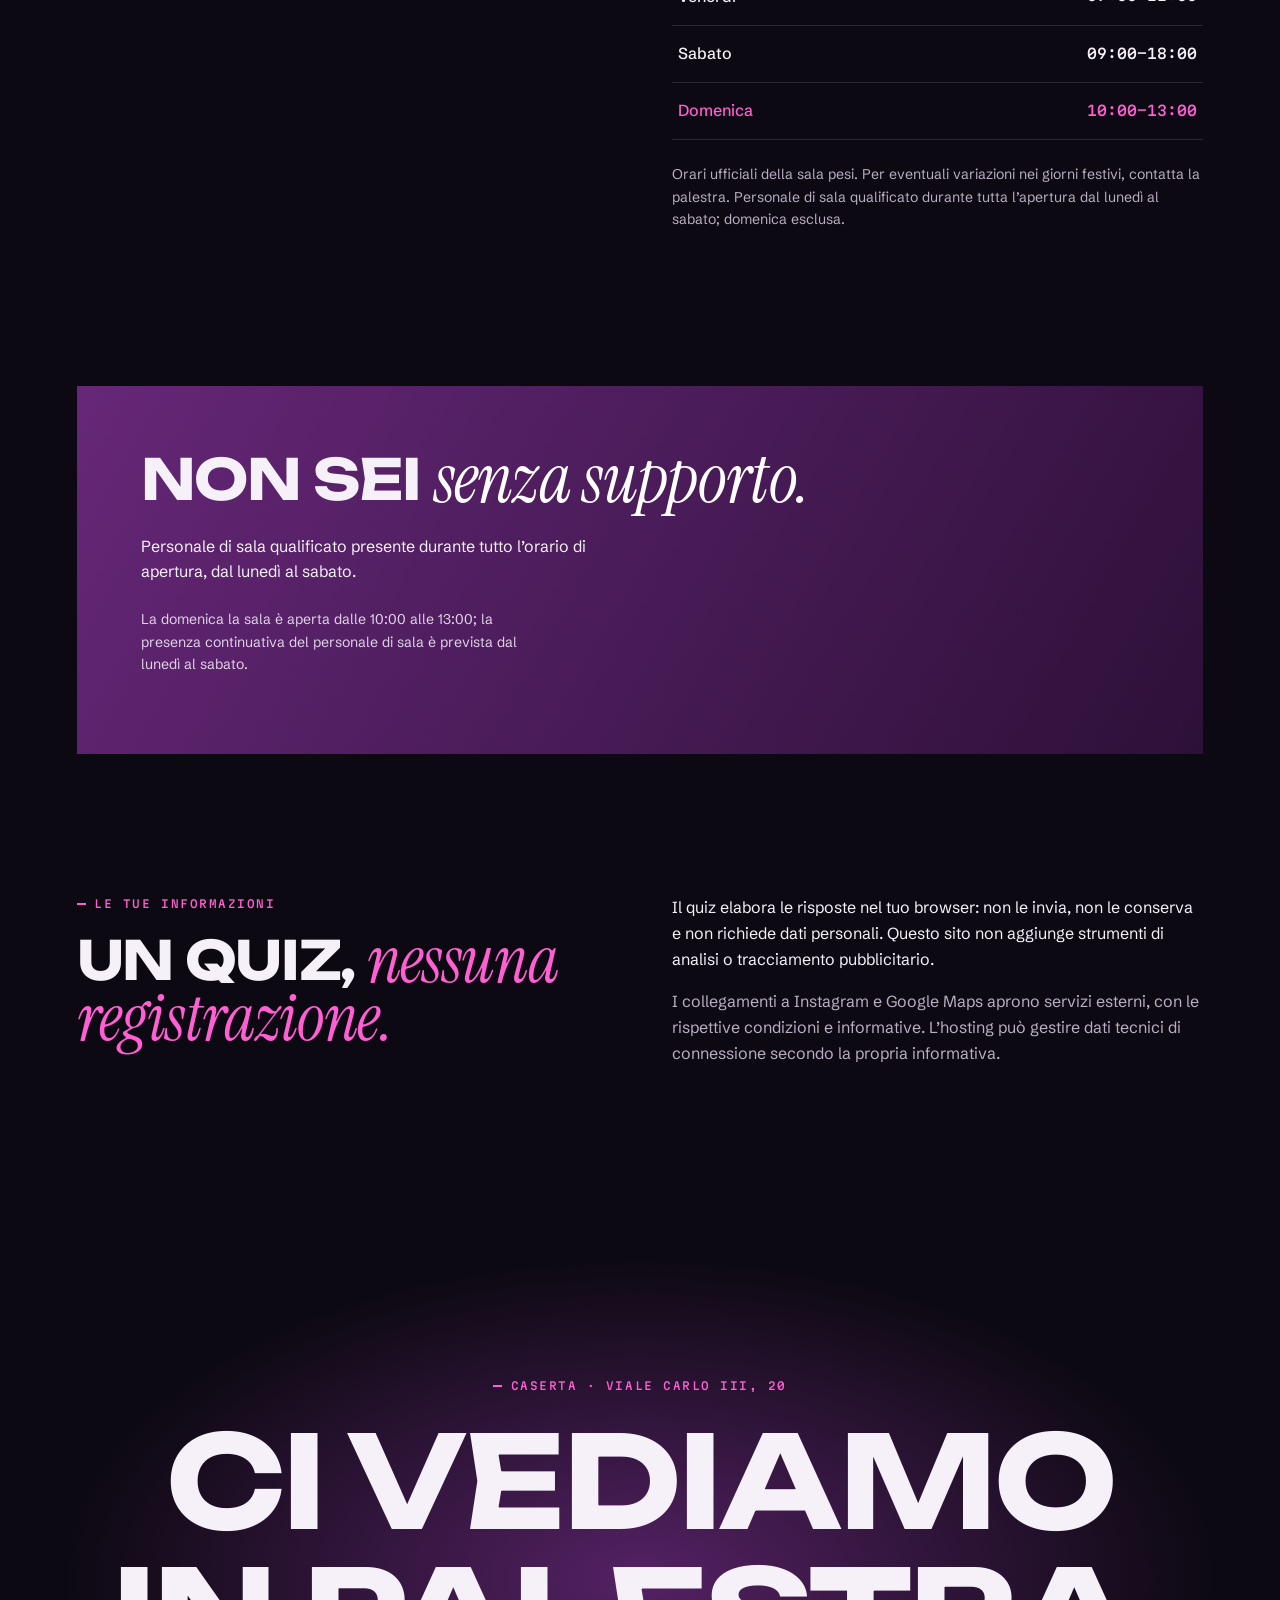
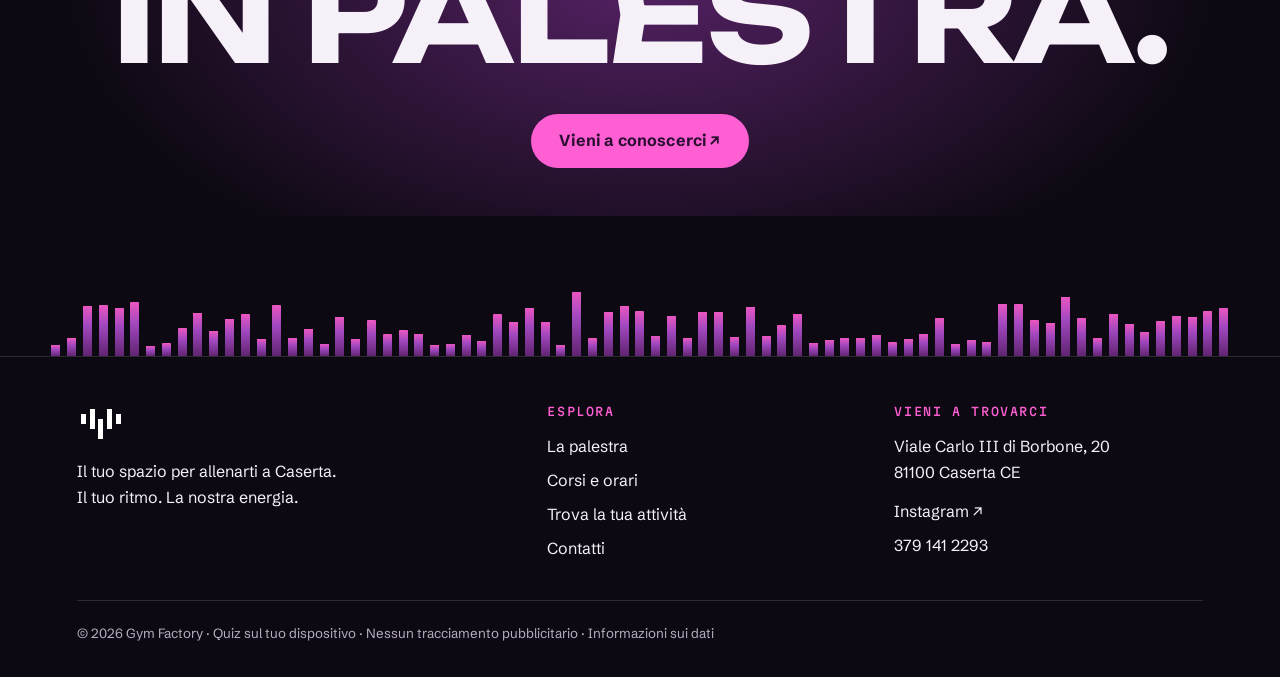
==== commit 56c5043a: "Add files via upload" ====
--- a/contatti.html
+++ b/contatti.html
@@ -16,10 +16,10 @@
 <link rel="icon" href="favicon-gf.png" type="image/png">
 <link rel="preconnect" href="https://fonts.googleapis.com">
 <link rel="preconnect" href="https://fonts.gstatic.com" crossorigin>
-<link href="https://fonts.googleapis.com/css2?family=Barlow:wght@400;500;600&family=Big+Shoulders+Display:wght@700;800;900&display=swap" rel="stylesheet">
+<link href="https://fonts.googleapis.com/css2?family=Unbounded:wght@500;700;800&family=Schibsted+Grotesk:wght@400;500;600;700&family=Instrument+Serif:ital@0;1&family=Martian+Mono:wght@400;500&display=swap" rel="stylesheet">
 <script>document.documentElement.classList.add('gfw-js')</script>
 <link rel="stylesheet" href="assets/css/gf.css">
-<link rel="stylesheet" href="gym-wow-v7.css">
+<link rel="stylesheet" href="gym-wow-v8.css">
 </head>
 <body>
 <a class="skip" href="#contenuto">Vai al contenuto</a>
--- a/gym-wow-v8.css
+++ b/gym-wow-v8.css
@@ -0,0 +1,368 @@
+/* ==========================================================================
+   Gym Factory · gym-wow.css
+   Animazioni + componenti per le foto reali. Nessuna dipendenza.
+   Eredita font e colori del sito; usa solo variabili --gfw-* qui sotto.
+   ========================================================================== */
+:root{
+  --gfw-violet:#662778;
+  --gfw-violet-hi:#b04fd1;
+  --gfw-pink:#ff5fd2;
+  --gfw-ink:#0d0912;
+  --gfw-paper:#f6f1f8;
+  --gfw-ease:cubic-bezier(.2,.8,.2,1);
+  --gfw-ease-in:cubic-bezier(.6,0,.9,.4);
+}
+
+/* ---------- 0. Protezione anti-flash (il JS toglie il velo) ---------- */
+.gfw-js:not(.gfw-ready) main :is(h1,h2){visibility:hidden}
+
+/* ---------- 1. Transizione tra pagine (Chrome/Edge/Safari recenti) ---------- */
+@view-transition{navigation:auto}
+::view-transition-old(root){animation:gfw-page-out .38s var(--gfw-ease-in) both}
+::view-transition-new(root){animation:gfw-page-in .7s var(--gfw-ease) both}
+@keyframes gfw-page-out{to{opacity:.0;transform:scale(.985);filter:blur(6px)}}
+@keyframes gfw-page-in{from{clip-path:inset(0 0 100% 0)}to{clip-path:inset(0 0 0 0)}}
+
+/* ---------- 2. Barra di avanzamento + riflettore che segue il mouse ---------- */
+.gfw-progress{position:fixed;inset:0 0 auto 0;height:3px;z-index:9999;pointer-events:none;
+  background:linear-gradient(90deg,var(--gfw-violet),var(--gfw-pink));
+  transform-origin:0 50%;transform:scaleX(var(--p,0));box-shadow:0 0 14px var(--gfw-violet-hi)}
+.gfw-spot{position:fixed;inset:0;z-index:2;pointer-events:none;opacity:0;transition:opacity .6s;
+  background:radial-gradient(520px circle at var(--sx,50%) var(--sy,50%),rgba(176,79,209,.13),transparent 62%)}
+.gfw-spot.is-on{opacity:1}
+
+/* ---------- 3. Titoli: parola per parola, da una maschera ---------- */
+.gfw-split .gfw-w{display:inline-block;overflow:hidden;vertical-align:top;padding:.04em .02em .16em;margin:-.04em -.02em -.16em}
+.gfw-split .gfw-w>span{display:inline-block;transform:translateY(112%) rotate(5deg);transform-origin:0 100%;
+  transition:transform 1s var(--gfw-ease) calc(var(--i,0)*70ms + var(--d,0ms))}
+.gfw-split.is-in .gfw-w>span{transform:none}
+
+/* ---------- 4. Immagini: sipario + zoom che si assesta ---------- */
+.gfw-img{clip-path:inset(0 0 100% 0);transform:scale(1.14);
+  transition:clip-path 1.2s var(--gfw-ease),transform 1.6s var(--gfw-ease)}
+.gfw-img.is-in{clip-path:inset(0 0 0 0);transform:scale(1)}
+img[data-gfw-parallax]{will-change:transform;transform-origin:50% 40%}
+
+/* ---------- 5. Card: inclinazione 3D + riflesso di luce ---------- */
+.gfw-tilt{transform-style:preserve-3d;transition:transform .5s var(--gfw-ease),box-shadow .5s;will-change:transform;position:relative}
+.gfw-tilt.is-hover{transition:transform .08s linear,box-shadow .5s;box-shadow:0 30px 60px -28px rgba(102,39,120,.55)}
+.gfw-tilt::after{content:"";position:absolute;inset:0;border-radius:inherit;pointer-events:none;opacity:0;transition:opacity .4s;
+  background:radial-gradient(380px circle at var(--gx,50%) var(--gy,50%),rgba(255,255,255,.22),transparent 55%);mix-blend-mode:overlay}
+.gfw-tilt.is-hover::after{opacity:1}
+.gfw-magnetic{will-change:transform;transition:transform .45s var(--gfw-ease)}
+.gfw-magnetic.is-hover{transition:transform .12s linear}
+
+/* ---------- 6. Equalizzatore: la firma del brand (music to your body) ---------- */
+.gfw-eq{--amp:0;display:flex;align-items:flex-end;justify-content:center;gap:clamp(3px,.5vw,7px);
+  height:clamp(70px,11vw,150px);padding:0 4vw;overflow:hidden;pointer-events:none}
+.gfw-eq i{flex:1 1 0;max-width:16px;height:100%;border-radius:1px;transform-origin:50% 100%;
+  background:linear-gradient(to top,var(--gfw-violet) 0%,var(--gfw-violet-hi) 62%,var(--gfw-pink) 100%);
+  transform:scaleY(var(--lo,.12));
+  animation:gfw-bar var(--t,1.4s) ease-in-out var(--dl,0s) infinite;opacity:.92}
+@keyframes gfw-bar{
+  0%,100%{transform:scaleY(var(--lo,.12))}
+  50%{transform:scaleY(calc(var(--h,.6) * (.55 + var(--amp,0) * .45)))}
+}
+
+/* ---------- 7. Scritta che scorre ---------- */
+.gfw-marquee{display:flex;overflow:hidden;white-space:nowrap;user-select:none}
+.gfw-marquee__row{display:flex;flex:none;gap:2.2rem;padding-right:2.2rem;animation:gfw-marq 28s linear infinite}
+.gfw-marquee:hover .gfw-marquee__row{animation-play-state:paused}
+@keyframes gfw-marq{to{transform:translateX(-100%)}}
+
+/* ---------- 8. TOUR: scorrimento orizzontale agganciato ---------- */
+.gfw-tour{position:relative;background:var(--gfw-ink);color:var(--gfw-paper);--gfw-h:300vh}
+.gfw-tour__sticky{position:sticky;top:0;height:100vh;height:100svh;overflow:hidden;display:flex;flex-direction:column;justify-content:center;gap:clamp(1rem,3vh,2.2rem)}
+.gfw-tour__head{padding:0 clamp(1.2rem,6vw,5rem);display:flex;justify-content:space-between;align-items:flex-end;gap:2rem;position:relative;z-index:3}
+.gfw-tour__title{font-size:clamp(2rem,5.4vw,4.6rem);line-height:.98;margin:0;letter-spacing:-.02em;max-width:14ch}
+.gfw-tour__count{font-variant-numeric:tabular-nums;font-size:clamp(1rem,1.6vw,1.3rem);opacity:.85;white-space:nowrap}
+.gfw-tour__count b{font-size:1.8em;font-weight:700;color:var(--gfw-pink)}
+.gfw-tour__track{display:flex;gap:clamp(1rem,2.4vw,2.4rem);padding:0 clamp(1.2rem,8vw,7rem);width:max-content;will-change:transform}
+.gfw-tour__item{margin:0;position:relative;flex:none;height:clamp(300px,58vh,640px);aspect-ratio:var(--ar,4/5);border-radius:6px;overflow:hidden;cursor:zoom-in;
+  background:#1b1322;opacity:var(--o,1);transition:opacity .3s}
+.gfw-tour__item img{width:112%;max-width:none;height:100%;object-fit:cover;display:block;transform:translateX(var(--ix,0%)) scale(var(--sc,1));will-change:transform}
+.gfw-tour__item figcaption{position:absolute;left:0;right:0;bottom:0;padding:3.2rem 1.2rem 1.1rem;font-size:clamp(.95rem,1.3vw,1.1rem);line-height:1.25;
+  background:linear-gradient(to top,rgba(10,6,14,.88),transparent);transform:translateY(calc((1 - var(--f,1)) * 70%));opacity:var(--f,1)}
+.gfw-tour__bar{margin:0 clamp(1.2rem,6vw,5rem);height:2px;background:rgba(255,255,255,.16);position:relative;z-index:3}
+.gfw-tour__bar i{position:absolute;inset:0;background:linear-gradient(90deg,var(--gfw-violet-hi),var(--gfw-pink));transform-origin:0 50%;transform:scaleX(var(--tp,0))}
+.gfw-tour__hint{position:absolute;right:clamp(1.2rem,6vw,5rem);bottom:calc(clamp(1rem,3vh,2.2rem) - .1rem);font-size:.85rem;opacity:.6;transition:opacity .4s}
+.gfw-tour.is-moving .gfw-tour__hint{opacity:0}
+
+/* ---------- 9. BENTO: griglia di foto per "La palestra" ---------- */
+.gfw-bento{display:grid;gap:clamp(.6rem,1.4vw,1.2rem);padding:clamp(1.2rem,6vw,5rem);
+  grid-template-columns:repeat(12,1fr);grid-auto-rows:clamp(110px,15vw,210px)}
+.gfw-bento figure{margin:0;position:relative;overflow:hidden;border-radius:6px;cursor:zoom-in;background:#1b1322}
+.gfw-bento img{width:100%;height:100%;object-fit:cover;display:block;transition:transform 1.4s var(--gfw-ease),filter .6s}
+.gfw-bento figure:hover img{transform:scale(1.07)}
+.gfw-bento figcaption{position:absolute;inset:auto 0 0 0;padding:2.4rem 1rem .9rem;color:#fff;font-size:clamp(.9rem,1.2vw,1.05rem);
+  background:linear-gradient(to top,rgba(10,6,14,.85),transparent);transform:translateY(60%);opacity:0;transition:transform .6s var(--gfw-ease),opacity .5s}
+.gfw-bento figure:hover figcaption,.gfw-bento figure:focus-visible figcaption{transform:none;opacity:1}
+.gfw-bento .b1{grid-column:1/8;grid-row:1/4}
+.gfw-bento .b2{grid-column:8/13;grid-row:1/3}
+.gfw-bento .b3{grid-column:8/13;grid-row:3/5}
+.gfw-bento .b4{grid-column:1/5;grid-row:4/7}
+.gfw-bento .b5{grid-column:5/8;grid-row:4/7}
+.gfw-bento .b6{grid-column:8/13;grid-row:5/7}
+@media (max-width:760px){
+  .gfw-bento{grid-template-columns:1fr 1fr;grid-auto-rows:42vw}
+  .gfw-bento figure{grid-column:auto!important;grid-row:auto!important}
+  .gfw-bento .b1{grid-column:1/3!important;grid-row:span 2!important}
+  .gfw-bento figcaption{transform:none;opacity:1}
+}
+
+/* ---------- 10. FACCIATA: l'ingresso si apre a cerchio ---------- */
+.gfw-facade{position:relative;overflow:hidden;background:var(--gfw-ink);color:var(--gfw-paper)}
+.gfw-facade__media{position:relative;clip-path:circle(0% at 56% 62%);transition:clip-path 1.8s var(--gfw-ease)}
+.gfw-facade.is-in .gfw-facade__media{clip-path:circle(150% at 56% 62%)}
+.gfw-facade__media img{display:block;width:100%;height:auto;max-height:86vh;object-fit:cover;transform:scale(1.12);transition:transform 2.6s var(--gfw-ease)}
+.gfw-facade.is-in .gfw-facade__media img{transform:scale(1)}
+.gfw-pin{position:absolute;left:56%;top:61%;width:0;height:0;pointer-events:none}
+.gfw-pin::before,.gfw-pin::after{content:"";position:absolute;left:-26px;top:-26px;width:52px;height:52px;border-radius:50%;border:2px solid var(--gfw-pink);
+  animation:gfw-ping 2.6s var(--gfw-ease) infinite;opacity:0}
+.gfw-pin::after{animation-delay:1.3s}
+.gfw-pin span{position:absolute;left:-7px;top:-7px;width:14px;height:14px;border-radius:50%;background:var(--gfw-pink);box-shadow:0 0 18px var(--gfw-pink)}
+@keyframes gfw-ping{0%{transform:scale(.3);opacity:.9}100%{transform:scale(2.2);opacity:0}}
+.gfw-pin em{position:absolute;left:26px;top:-14px;white-space:nowrap;font-style:normal;font-size:clamp(.8rem,1.3vw,1rem);padding:.35rem .7rem;border-radius:99px;
+  background:rgba(13,9,18,.82);backdrop-filter:blur(6px);border:1px solid rgba(255,95,210,.5)}
+.gfw-facade__copy{padding:clamp(1.4rem,5vw,4rem);display:grid;gap:.6rem;max-width:62ch}
+
+/* ---------- 11. Lightbox ---------- */
+.gfw-lb{border:0;padding:0;background:transparent;max-width:100vw;max-height:100vh;width:100vw;height:100vh;color:#fff;overflow:hidden}
+.gfw-lb::backdrop{background:rgba(9,5,13,.92);backdrop-filter:blur(10px)}
+.gfw-lb__in{width:100%;height:100%;display:grid;place-items:center;align-content:center;gap:1rem;padding:3vh 3vw;cursor:zoom-out}
+.gfw-lb img{max-width:94vw;max-height:80vh;border-radius:6px;box-shadow:0 40px 120px -20px #000}
+.gfw-lb p{margin:0;font-size:1.05rem;text-align:center;max-width:60ch}
+.gfw-lb button{position:absolute;top:1.2rem;right:1.4rem;border:1px solid rgba(255,255,255,.4);background:rgba(0,0,0,.35);color:#fff;border-radius:99px;padding:.55rem 1rem;font:inherit;cursor:pointer}
+.gfw-lb button:focus-visible,.gfw-tour__item:focus-visible,.gfw-bento figure:focus-visible{outline:2px solid var(--gfw-pink);outline-offset:3px}
+
+/* ---------- Accessibilità: niente movimento se non lo vuoi ---------- */
+@media (prefers-reduced-motion:reduce){
+  @view-transition{navigation:none}
+  .gfw-split .gfw-w>span,.gfw-img,.gfw-facade__media,.gfw-facade__media img{transition:none!important;transform:none!important;clip-path:none!important}
+  .gfw-eq i,.gfw-marquee__row,.gfw-pin::before,.gfw-pin::after{animation:none!important}
+  .gfw-eq i{transform:scaleY(.5)}
+  .gfw-tour{--gfw-h:auto}
+  .gfw-tour__sticky{position:static;height:auto;padding:4rem 0}
+  .gfw-tour__track{overflow-x:auto;width:auto;scroll-snap-type:x mandatory}
+  .gfw-tour__item{scroll-snap-align:center}
+}
+
+/* ==========================================================================
+   GFX · nuovo linguaggio visivo: niente card, niente caselle.
+   Pannelli che si aprono, righe tipografiche, calendario a linee.
+   ========================================================================== */
+
+/* equalizzatore mosso dal JS (iPhone incluso): niente animazione CSS */
+.gfw-eq.is-js i{animation:none;will-change:transform}
+
+/* ---------- Corsi: pannelli a tutta altezza che si aprono ---------- */
+.gfx-panels{display:flex;gap:clamp(.4rem,.8vw,.8rem);height:clamp(540px,80vh,780px);margin-top:2.6rem}
+.gfx-panel{position:relative;flex:1 1 0;min-width:0;overflow:hidden;isolation:isolate;display:flex;align-items:flex-end;background:var(--ink3);color:#fff;
+  transition:flex-grow .9s var(--gfw-ease),clip-path 1.1s var(--gfw-ease) calc(var(--i,0)*130ms)}
+.gfw-js .gfx-panels:not(.is-in) .gfx-panel{clip-path:inset(100% 0 0 0)}
+.gfw-js .gfx-panels.is-in .gfx-panel{clip-path:inset(0 0 0 0)}
+/* rete di sicurezza: se per qualsiasi motivo lo script non li rivela, dopo 3 secondi compaiono comunque */
+@keyframes gfx-show{to{clip-path:inset(0 0 0 0)}}
+.gfw-js .gfx-panel{animation:gfx-show .01s 3s both}
+.gfx-panel>img{position:absolute;inset:0;width:100%;height:100%;max-width:none;object-fit:cover;z-index:-2;
+  transform:scale(1.08);filter:saturate(.75) brightness(.72);transition:transform 1.8s var(--gfw-ease),filter .9s}
+.gfx-panel::after{content:"";position:absolute;inset:0;z-index:-1;
+  background:linear-gradient(to top,rgba(13,9,18,.96) 6%,rgba(13,9,18,.38) 52%,rgba(102,39,120,.28));transition:opacity .8s}
+.gfx-panel__n{position:absolute;top:.4rem;left:1rem;font-family:var(--f-display);font-weight:800;font-size:clamp(4.2rem,8.5vw,8rem);line-height:1;
+  color:transparent;-webkit-text-stroke:1.5px rgba(255,255,255,.85);transition:-webkit-text-stroke-color .6s,transform .9s var(--gfw-ease)}
+.gfx-panel__txt{width:100%;padding:clamp(1.1rem,2.2vw,2rem);display:grid;gap:.5rem;transition:opacity .6s}
+.gfx-panel h3{font-size:clamp(2rem,3.4vw,3.2rem)}
+.gfx-panel .gf-hours{margin:0}
+.gfx-panel__more{display:grid;gap:.9rem;max-height:0;opacity:0;overflow:hidden;transition:max-height .9s var(--gfw-ease),opacity .6s}
+.gfx-panel__more p{margin:0;color:#e9e0ee;max-width:42ch}
+.gfx-panel__more .gf-link{justify-self:start}
+@media (min-width:901px) and (hover:hover){
+  .gfx-panels:not(:hover):not(:focus-within) .gfx-panel:first-child,
+  .gfx-panel:hover,.gfx-panel:focus-within{flex-grow:2.7}
+  .gfx-panels:not(:hover):not(:focus-within) .gfx-panel:first-child>img,
+  .gfx-panel:hover>img,.gfx-panel:focus-within>img{transform:scale(1);filter:none}
+  .gfx-panels:not(:hover):not(:focus-within) .gfx-panel:first-child .gfx-panel__more,
+  .gfx-panel:hover .gfx-panel__more,.gfx-panel:focus-within .gfx-panel__more{max-height:18rem;opacity:1;transition-delay:.2s}
+  .gfx-panels:not(:hover):not(:focus-within) .gfx-panel:first-child .gfx-panel__n,
+  .gfx-panel:hover .gfx-panel__n,.gfx-panel:focus-within .gfx-panel__n{-webkit-text-stroke-color:var(--gfw-pink);transform:translateY(.3rem)}
+  .gfx-panels:hover .gfx-panel:not(:hover) .gfx-panel__txt{opacity:.6}
+}
+@media (max-width:900px),(hover:none){
+  .gfx-panels{flex-direction:column;height:auto}
+  .gfx-panel{flex:none;min-height:min(76svh,540px)}
+  .gfx-panel>img{filter:none}
+  .gfx-panel__more{max-height:none;opacity:1}
+}
+
+/* ---------- Contatti: righe giganti cliccabili ---------- */
+.gfx-lines{margin-top:2.4rem;border-top:1px solid var(--line)}
+.gfx-line{position:relative;display:grid;grid-template-columns:minmax(7.5rem,13rem) 1fr auto;align-items:center;gap:.5rem clamp(1rem,3vw,3rem);
+  padding:clamp(1.4rem,3vw,2.4rem) clamp(.6rem,1.6vw,1.2rem);border-bottom:1px solid var(--line);color:inherit;text-decoration:none;overflow:hidden;isolation:isolate}
+.gfx-line::before{content:"";position:absolute;inset:0;z-index:-1;background:var(--gfw-pink);transform:scaleY(0);transform-origin:50% 100%;transition:transform .6s var(--gfw-ease)}
+a.gfx-line:hover::before,a.gfx-line:focus-visible::before{transform:scaleY(1)}
+a.gfx-line:hover,a.gfx-line:focus-visible{color:#2a0f33}
+.gfx-line__k{font-size:.8rem;letter-spacing:.2em;text-transform:uppercase;font-weight:600;color:var(--gfw-pink);transition:color .4s}
+a.gfx-line:hover .gfx-line__k{color:#2a0f33}
+.gfx-line__body{display:grid;gap:.4rem}
+.gfx-line__v{font-family:var(--f-display);font-weight:800;text-transform:uppercase;line-height:.95;font-size:clamp(2rem,5.6vw,4.8rem);transition:transform .6s var(--gfw-ease)}
+a.gfx-line:hover .gfx-line__v{transform:translateX(.6rem)}
+.gfx-line__s{font-size:1rem;color:var(--mute);transition:color .4s}
+a.gfx-line:hover .gfx-line__s{color:#4a1d58}
+.gfx-line__go{font-style:normal;font-size:clamp(1.8rem,3.4vw,3rem);line-height:1;transition:transform .6s var(--gfw-ease)}
+a.gfx-line:hover .gfx-line__go{transform:translate(.4rem,-.4rem)}
+@media (max-width:760px){.gfx-line{grid-template-columns:1fr auto}.gfx-line__k{grid-column:1/-1}}
+
+/* ---------- Calendario: giorni come righe, orari come tag ---------- */
+.gf-cal{display:block;border-top:1px solid var(--line)}
+.gf-day{display:flex;flex-wrap:wrap;align-items:center;gap:.5rem .6rem;min-height:0;background:none;border:0;border-bottom:1px solid var(--line);border-radius:0;padding:clamp(1rem,2vw,1.5rem) .4rem}
+.gf-day h3{flex:0 0 clamp(8rem,16vw,13rem);font-size:clamp(1.8rem,3.4vw,3rem);margin:0}
+.gf-day p{flex:1 1 14rem;margin:0}
+.gf-day.is-today{box-shadow:none;border-bottom-color:var(--gfw-pink)}
+.gf-day.is-today h3{color:var(--gfw-pink)}
+.gf-slot{display:inline-flex;align-items:baseline;gap:.6rem;margin:0;padding:.5rem 1.1rem;border:1px solid var(--line);border-radius:99px;background:none}
+.gf-slot:hover{background:rgba(255,95,210,.18);border-color:var(--gfw-pink)}
+.gf-slot.is-next{background:var(--gfw-pink);border-color:var(--gfw-pink)}
+@media (max-width:700px){.gf-day h3{flex-basis:100%}}
+
+/* ---------- Quiz: opzioni come righe grandi ---------- */
+.gf-quiz{background:none;border:0;border-radius:0;border-top:1px solid var(--line);padding:clamp(1.4rem,4vw,3rem) 0 0}
+.gf-opts{grid-template-columns:1fr;gap:0;border-top:1px solid var(--line)}
+.gf-opt{position:relative;display:block;width:100%;background:none;border:0;border-bottom:1px solid var(--line);border-radius:0;padding:1.3rem 3rem 1.3rem .4rem;
+  font-family:var(--f-display);font-weight:800;text-transform:uppercase;font-size:clamp(1.5rem,3.2vw,2.4rem);line-height:1.05;
+  transition:padding .5s var(--gfw-ease),color .3s}
+.gf-opt::after{content:"→";position:absolute;right:.6rem;top:50%;transform:translate(-12px,-50%);opacity:0;color:var(--gfw-pink);transition:opacity .4s,transform .5s var(--gfw-ease)}
+.gf-opt:hover{transform:none;color:var(--gfw-pink);padding-left:1.4rem;border-color:var(--line)}
+.gf-opt:hover::after,.gf-opt.is-picked::after{opacity:1;transform:translate(0,-50%)}
+.gf-opt.is-picked{background:none;color:var(--gfw-pink);border-color:var(--gfw-pink);padding-left:1.4rem}
+.gf-opt small{font-family:var(--f-body);font-weight:400;text-transform:none;font-size:.98rem;color:var(--paper);opacity:.75;margin-top:.35rem}
+
+/* ---------- Dettagli: meno scatole, più linee ---------- */
+.gf-next,.gf-presence{border-radius:0}
+.gf-next__digits div{background:none;border:0;border-left:1px solid rgba(255,255,255,.28);border-radius:0;padding:.4rem .4rem .4rem 1rem;text-align:left}
+.gf-map{border:0;border-radius:0;background:none;padding:1.4rem 0 0;border-top:1px solid var(--line)}
+.gf-points li{transition:padding .6s var(--gfw-ease)}
+.gf-points li:hover{padding-left:.9rem}
+.gf-points .n{transition:color .4s}
+.gf-points li:hover .n{color:var(--gfw-pink)}
+
+@media (prefers-reduced-motion:reduce){
+  .gfw-js .gfx-panel{clip-path:none!important;animation:none!important}
+  .gfx-panel,.gfx-panel>img,.gfx-panel__more,.gfx-line::before{transition:none!important}
+}
+
+/* ---------- HERO senza foto: l'equalizzatore è il protagonista ---------- */
+.hero--eq{background:
+  radial-gradient(62vw 52vw at 82% 12%,rgba(102,39,120,.7),transparent 70%),
+  radial-gradient(42vw 42vw at 8% 96%,rgba(255,95,210,.16),transparent 70%),var(--ink)}
+.hero--eq::after{background:linear-gradient(to top,rgba(13,9,18,.55) 0%,transparent 45%)}
+.hero__eq{position:absolute;inset:auto 0 0 0;height:74%;z-index:-2;display:flex;align-items:flex-end;opacity:.62;pointer-events:none;
+  -webkit-mask-image:linear-gradient(to top,#000 40%,transparent 100%);mask-image:linear-gradient(to top,#000 40%,transparent 100%)}
+.gfw-eq--hero{width:100%;height:100%;gap:clamp(4px,.9vw,14px);padding:0 1.5vw}
+.gfw-eq--hero i{max-width:40px;border-radius:2px}
+
+/* ---------- Pulsante WhatsApp ---------- */
+.gfx-wa{position:fixed;right:clamp(.9rem,2.4vw,1.8rem);bottom:clamp(.9rem,2.4vw,1.8rem);z-index:90;display:inline-flex;align-items:center;gap:.6rem;
+  background:#25d366;color:#0b2e1a;border-radius:99px;padding:.85rem 1.1rem;font-weight:700;text-decoration:none;letter-spacing:.02em;
+  box-shadow:0 12px 34px -10px rgba(37,211,102,.65);transition:transform .4s var(--gfw-ease),box-shadow .4s}
+.gfx-wa:hover{transform:translateY(-3px) scale(1.03)}
+.gfx-wa svg{width:1.5rem;height:1.5rem;flex:none}
+@media (max-width:600px){.gfx-wa span{display:none}.gfx-wa{padding:.9rem}}
+
+/* ---------- Foto orizzontale (Pilates): riempie tutto il pannello, inquadrata sul viso e sul busto ---------- */
+.gfx-panel--left>img{object-position:12% 50%}
+.gf-row__img.is-left .gf-zoom img{object-position:12% 50%}
+
+/* ---------- Trattino dell'etichetta più corto ---------- */
+.gf-eyebrow{gap:.55rem}
+.gf-eyebrow::before{width:.55rem}
+
+/* ---------- "Si parte da te": gradini che salgono come le barre dell'equalizzatore ---------- */
+.gfx-path__head{display:grid;gap:1.2rem;justify-items:start;max-width:64rem}
+.gfx-path__head .gf-lead{margin:.6rem 0 .4rem;max-width:46ch}
+.gfx-steps{list-style:none;margin:clamp(3rem,7vw,6rem) 0 0;padding:0;display:grid;grid-template-columns:repeat(3,1fr);align-items:end;gap:clamp(.5rem,1vw,1rem)}
+.gfx-step{position:relative;isolation:isolate;overflow:hidden;display:grid;align-content:start;gap:.8rem;
+  padding:clamp(1.4rem,2.4vw,2.2rem);border-top:3px solid var(--gfw-pink);
+  background:linear-gradient(to bottom,rgba(176,79,209,.34),rgba(102,39,120,.08) 70%,transparent);
+  transition:opacity .9s var(--gfw-ease) calc(var(--i,0)*140ms),transform .9s var(--gfw-ease) calc(var(--i,0)*140ms),translate .6s var(--gfw-ease),background .6s}
+.gfx-step:nth-child(1){min-height:clamp(20rem,28vw,26rem)}
+.gfx-step:nth-child(2){min-height:clamp(25rem,35vw,32rem)}
+.gfx-step:nth-child(3){min-height:clamp(30rem,42vw,38rem)}
+.gfx-step h3{font-size:clamp(1.7rem,2.7vw,2.7rem);line-height:1}
+.gfx-step p{margin:0;color:#d9cfe0;max-width:34ch}
+.gfx-step__n{position:absolute;right:-.02em;bottom:-.14em;z-index:-1;font-family:var(--f-display);font-weight:800;font-size:clamp(9rem,17vw,16rem);line-height:.8;
+  color:transparent;-webkit-text-stroke:1.5px rgba(255,95,210,.55);transition:color .6s,-webkit-text-stroke-color .6s}
+.gfx-step:hover{translate:0 -14px;background:linear-gradient(to bottom,rgba(176,79,209,.52),rgba(102,39,120,.16) 75%,transparent)}
+.gfx-step:hover .gfx-step__n{color:rgba(255,95,210,.2);-webkit-text-stroke-color:var(--gfw-pink)}
+.gfw-js .gfx-steps:not(.is-in) .gfx-step{opacity:0;transform:translateY(46px)}
+@keyframes gfx-up{to{opacity:1;transform:none}}
+.gfw-js .gfx-step{animation:gfx-up .01s 3s both}
+@media (max-width:860px){
+  .gfx-steps{grid-template-columns:1fr;align-items:stretch;gap:.6rem}
+  .gfx-step{min-height:0!important;padding-bottom:3.6rem}
+  .gfx-step:nth-child(1){width:80%}
+  .gfx-step:nth-child(2){width:90%}
+  .gfx-step__n{font-size:8rem}
+}
+@media (prefers-reduced-motion:reduce){
+  .gfw-js .gfx-steps:not(.is-in) .gfx-step{opacity:1!important;transform:none!important}
+  .gfx-step{transition:none!important;animation:none!important}
+}
+
+/* ==========================================================================
+   NUOVI FONT
+   Unbounded (titoli) · Schibsted Grotesk (testi) · Instrument Serif corsivo (parole in evidenza)
+   Martian Mono (etichette, orari, menu)
+   ========================================================================== */
+:root{
+  --f-display:"Unbounded","Arial Black",Impact,sans-serif;
+  --f-body:"Schibsted Grotesk",system-ui,-apple-system,"Segoe UI",sans-serif;
+  --f-serif:"Instrument Serif",Georgia,"Times New Roman",serif;
+  --f-mono:"Martian Mono",ui-monospace,SFMono-Regular,Menlo,Consolas,monospace;
+}
+body{font-size:clamp(1rem,1.1vw,1.08rem);line-height:1.62}
+
+/* Titoli */
+h1,h2,h3{font-weight:700;line-height:1.05;letter-spacing:-.025em;overflow-wrap:break-word}
+h1{font-size:clamp(1.7rem,5.6vw,5rem);line-height:1.02}
+.hero h1{font-size:clamp(2rem,7vw,6.4rem)}
+h2{font-size:clamp(1.8rem,4.2vw,3.8rem)}
+h3{font-size:clamp(1.1rem,1.9vw,1.65rem);line-height:1.1}
+
+/* Parole in evidenza: corsivo serif rosa, al posto del contorno */
+h1 em,h2 em{font-family:var(--f-serif);font-style:italic;font-weight:400;text-transform:none;letter-spacing:-.01em;
+  font-size:1.22em;line-height:.85;color:var(--pink);-webkit-text-stroke:0}
+.gfw-split em .gfw-w{padding-right:.12em;margin-right:-.12em}
+.gf-presence h2 em{color:#fff;-webkit-text-stroke:0!important}
+
+/* Etichette, menu, orari: monospazio */
+.gf-eyebrow,.gf-tag,.gf-crumb,.gfx-line__k,.gf-quiz__step,.gf-footer h3{font-family:var(--f-mono);font-weight:500}
+.gf-eyebrow{font-size:.68rem;letter-spacing:.14em}
+.gf-tag{font-size:.66rem;letter-spacing:.12em}
+.gf-crumb{font-size:.7rem;letter-spacing:.1em}
+.gfx-line__k{font-size:.68rem;letter-spacing:.14em}
+.gf-quiz__step{font-size:.9rem;letter-spacing:.06em}
+.gf-footer h3{font-size:.72rem;letter-spacing:.14em}
+.gf-hours b,.gf-slot b,.gf-hours-table td{font-family:var(--f-mono);font-size:.88em;font-weight:500}
+@media (min-width:961px){.gf-nav a{font-family:var(--f-mono);font-size:.68rem;letter-spacing:.08em;font-weight:500}}
+@media (max-width:960px){.gf-nav a{font-size:clamp(1.5rem,6.5vw,2.4rem);letter-spacing:-.02em;font-weight:700}}
+.gf-menu-btn,.gf-chip{font-family:var(--f-mono);font-size:.7rem;letter-spacing:.1em}
+.gf-btn{font-weight:700;letter-spacing:.01em}
+
+/* Misure ricalibrate per i nuovi caratteri (più larghi dei precedenti) */
+.hero__badge b{font-size:1.1rem}
+.gf-ticker{font-weight:700;font-size:clamp(1rem,2.1vw,1.6rem);letter-spacing:.02em}
+.gf-next__digits b{font-size:clamp(1.5rem,3.6vw,2.8rem);font-weight:700}
+.gf-big{font-weight:700;font-size:clamp(2rem,7.6vw,6.2rem);line-height:1}
+.gf-qtext{font-weight:700;font-size:clamp(1.5rem,3.6vw,3rem);line-height:1.08;max-width:22ch}
+.gf-opt{font-weight:700;font-size:clamp(1.1rem,2.1vw,1.6rem);line-height:1.1}
+.gf-res__i .n{font-size:2rem;font-weight:700}
+.gf-res__i h3{font-size:clamp(1.3rem,2.4vw,2rem)}
+.gf-steps b{font-size:1.3rem;font-weight:700}
+.gfx-panel h3{font-size:clamp(1.3rem,2.2vw,2rem)}
+.gfx-panel__n{font-weight:700;font-size:clamp(2.6rem,5vw,4.6rem)}
+.gfx-step h3{font-size:clamp(1rem,1.6vw,1.45rem)}
+.gfx-step__n{font-weight:700;font-size:clamp(5rem,10vw,9rem)}
+@media (max-width:860px){.gfx-step__n{font-size:5rem}}
+.gfx-line__v{font-weight:700;font-size:clamp(1.3rem,3.2vw,2.8rem);line-height:1.08;letter-spacing:-.02em}
+.gf-day h3{font-size:clamp(1.1rem,2vw,1.7rem)}
+.gf-card__n{font-weight:700;font-size:2.4rem}
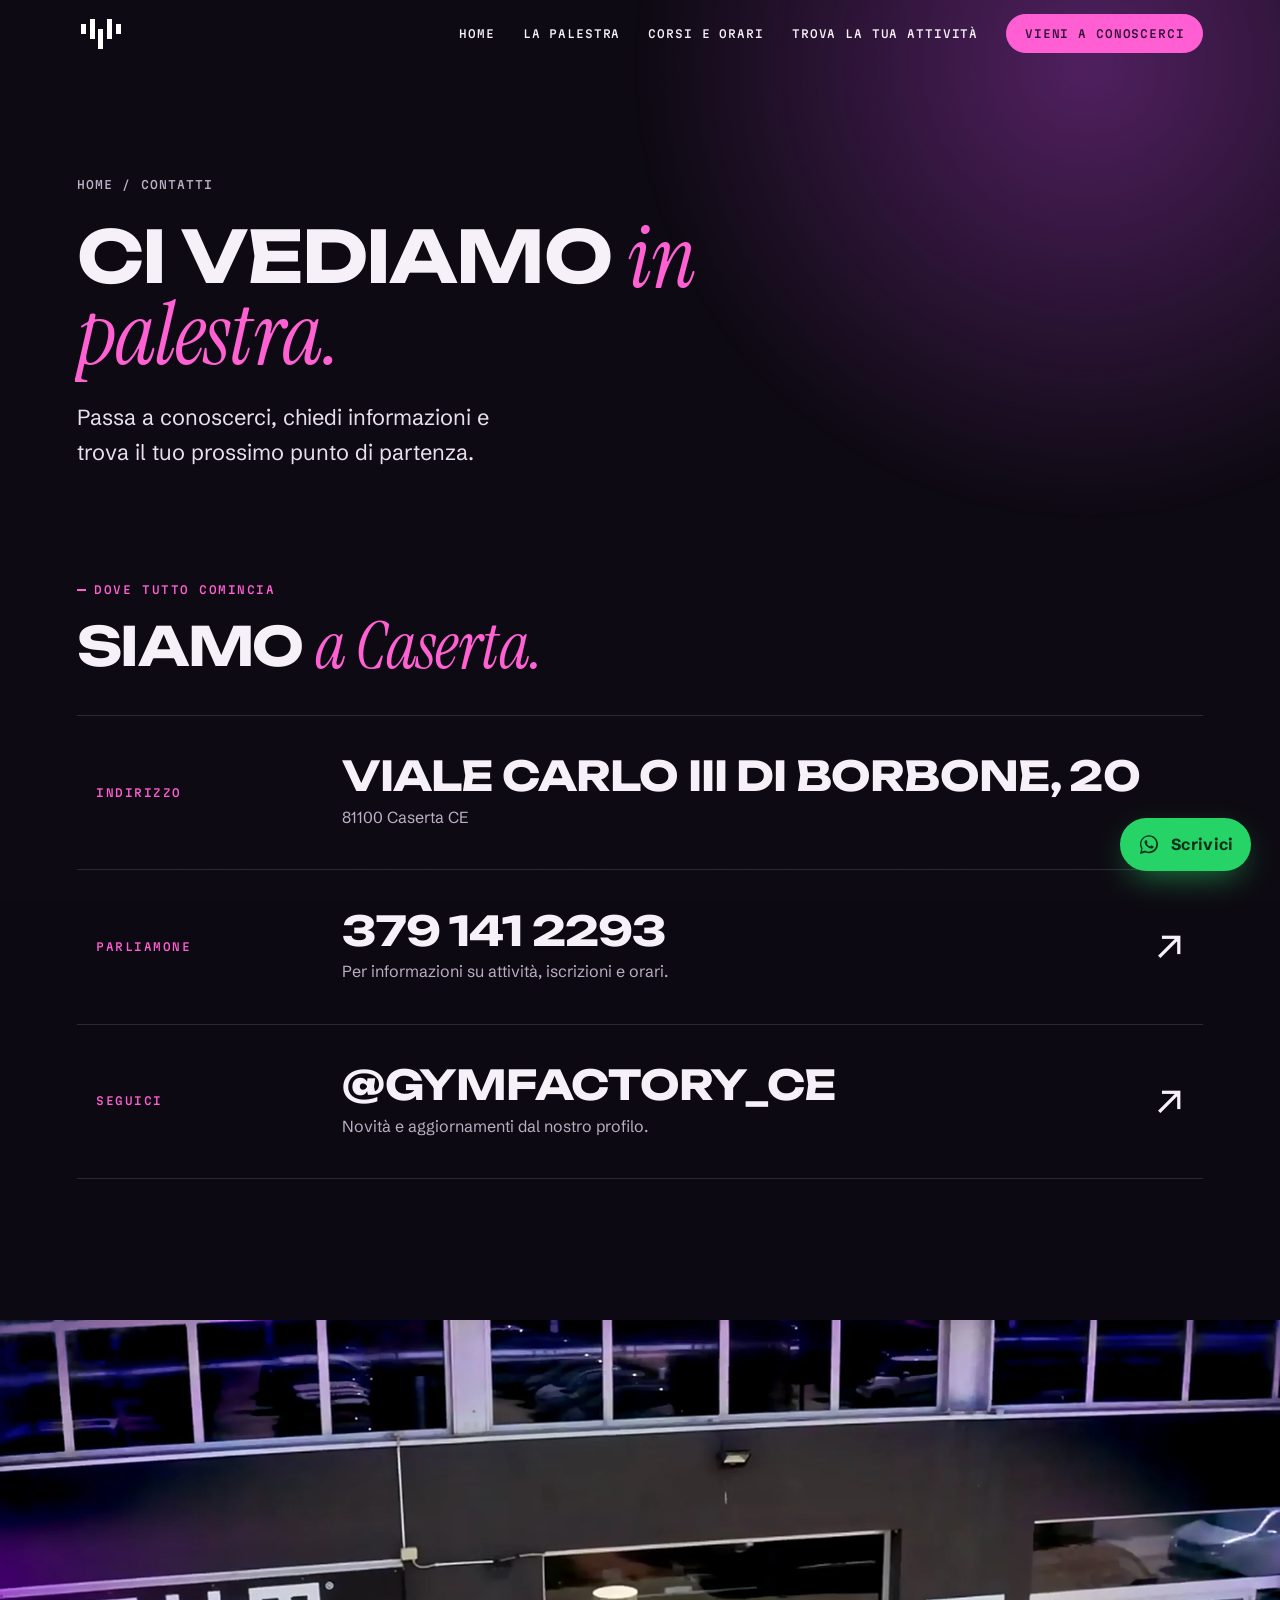
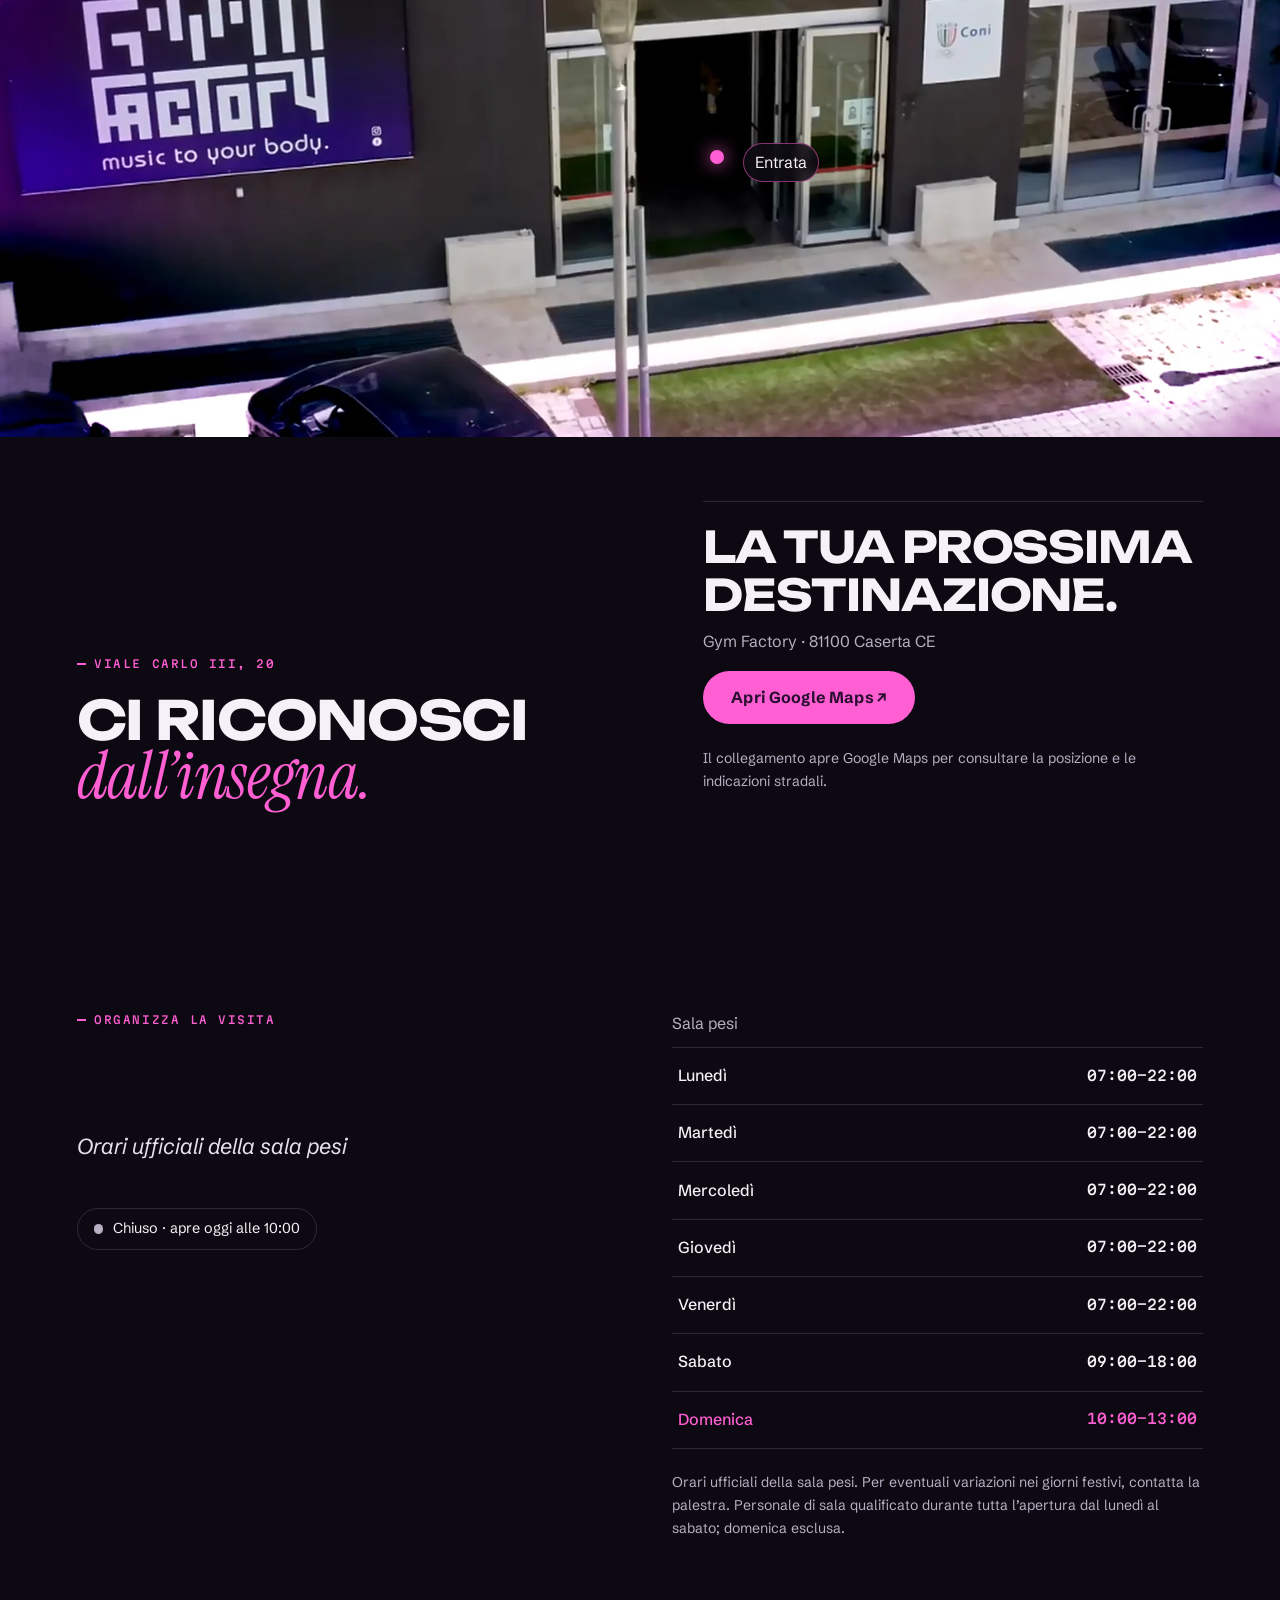
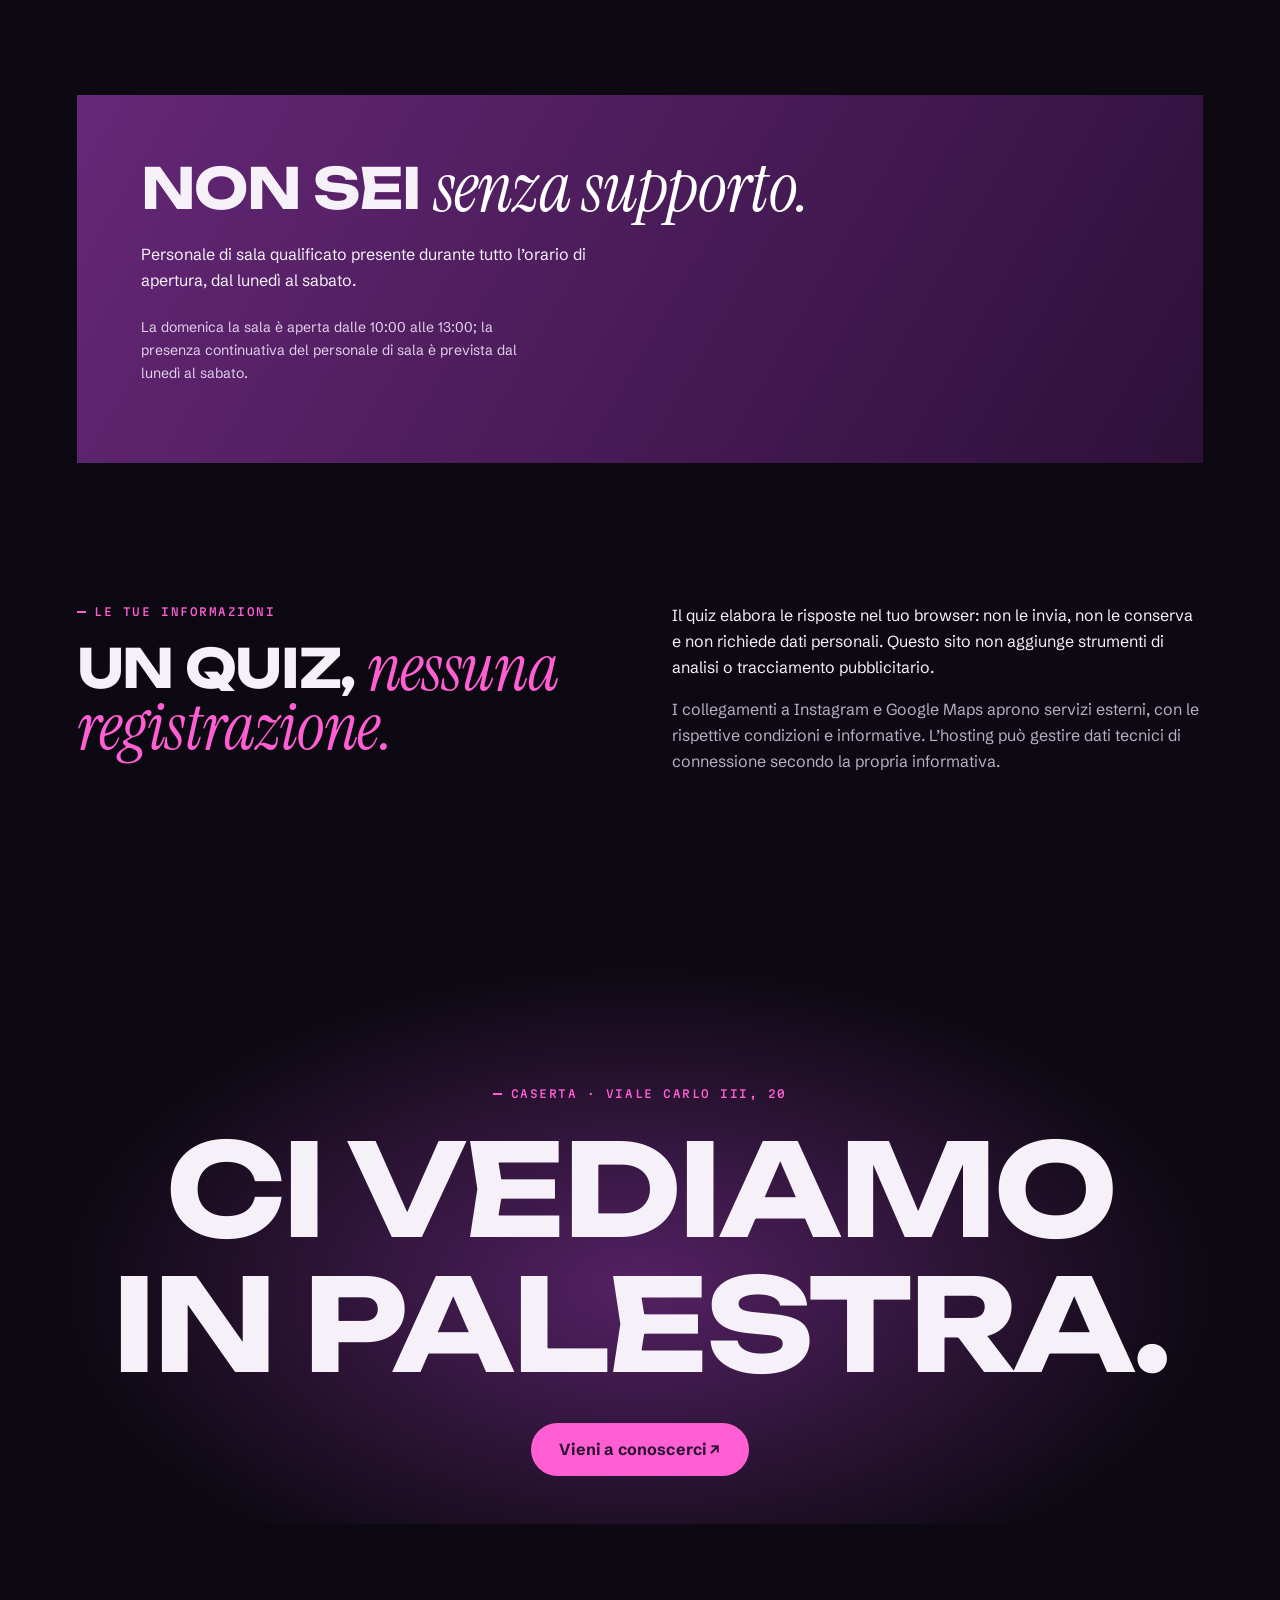
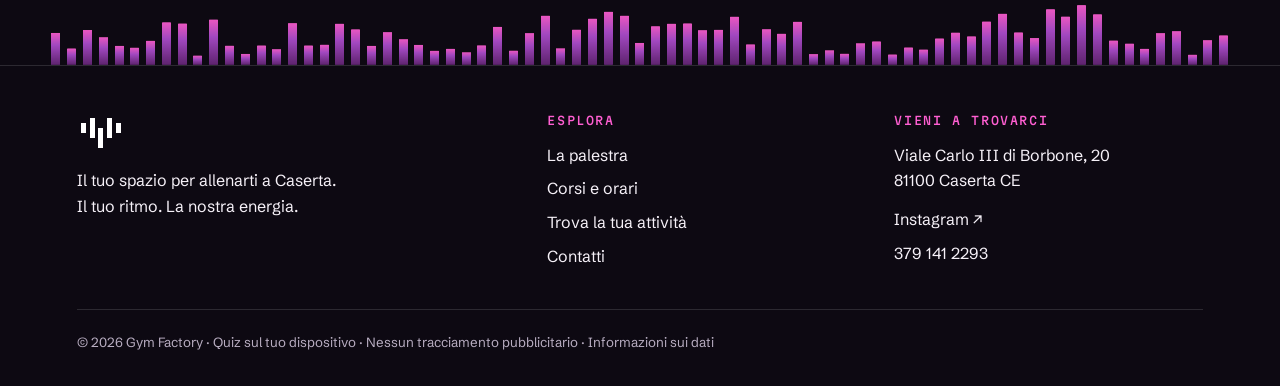
==== commit 592f9f0a: "Add files via upload" ====
--- a/contatti.html
+++ b/contatti.html
@@ -19,7 +19,7 @@
 <link href="https://fonts.googleapis.com/css2?family=Unbounded:wght@500;700;800&family=Schibsted+Grotesk:wght@400;500;600;700&family=Instrument+Serif:ital@0;1&family=Martian+Mono:wght@400;500&display=swap" rel="stylesheet">
 <script>document.documentElement.classList.add('gfw-js')</script>
 <link rel="stylesheet" href="assets/css/gf.css">
-<link rel="stylesheet" href="gym-wow-v8.css">
+<link rel="stylesheet" href="gym-wow-v9.css">
 </head>
 <body>
 <a class="skip" href="#contenuto">Vai al contenuto</a>
@@ -51,13 +51,17 @@
     <div class="gfw-pin" aria-hidden="true"><span></span><em>Entrata</em></div>
   </div>
   <div class="gfw-facade__copy">
-    <p class="gf-eyebrow">Viale Carlo III, 20</p>
-    <h2 style="font-size:clamp(2.2rem,5vw,4.2rem)">Ci riconosci <em>dall’insegna.</em></h2>
-    <div class="gf-map" style="margin-top:1.4rem">
-      <div><h3>La tua prossima destinazione.</h3><p class="gf-mute" style="margin:.6rem 0 0">Gym Factory · 81100 Caserta CE</p></div>
-      <a class="gf-btn gf-btn--solid" href="https://www.google.com/maps/search/?api=1&query=Gym+Factory+Viale+Carlo+III+20+Caserta&query_place_id=ChIJPfI4InVVOhMRG_A-KBA71yI" rel="noopener" target="_blank">Apri Google Maps ↗</a>
+    <div>
+      <p class="gf-eyebrow">Viale Carlo III, 20</p>
+      <h2>Ci riconosci <em>dall’insegna.</em></h2>
     </div>
-    <p class="gf-note">Il collegamento apre Google Maps per consultare la posizione e le indicazioni stradali.</p>
+    <div>
+      <div class="gf-map" style="margin-top:1.4rem">
+        <div><h3>La tua prossima destinazione.</h3><p class="gf-mute" style="margin:.6rem 0 0">Gym Factory · 81100 Caserta CE</p></div>
+        <a class="gf-btn gf-btn--solid" href="https://www.google.com/maps/search/?api=1&query=Gym+Factory+Viale+Carlo+III+20+Caserta&query_place_id=ChIJPfI4InVVOhMRG_A-KBA71yI" rel="noopener" target="_blank">Apri Google Maps ↗</a>
+      </div>
+      <p class="gf-note">Il collegamento apre Google Maps per consultare la posizione e le indicazioni stradali.</p>
+    </div>
   </div>
 </section>
 
--- a/gym-wow-v9.css
+++ b/gym-wow-v9.css
@@ -0,0 +1,380 @@
+/* ==========================================================================
+   Gym Factory · gym-wow.css
+   Animazioni + componenti per le foto reali. Nessuna dipendenza.
+   Eredita font e colori del sito; usa solo variabili --gfw-* qui sotto.
+   ========================================================================== */
+:root{
+  --gfw-violet:#662778;
+  --gfw-violet-hi:#b04fd1;
+  --gfw-pink:#ff5fd2;
+  --gfw-ink:#0d0912;
+  --gfw-paper:#f6f1f8;
+  --gfw-ease:cubic-bezier(.2,.8,.2,1);
+  --gfw-ease-in:cubic-bezier(.6,0,.9,.4);
+}
+
+/* ---------- 0. Protezione anti-flash (il JS toglie il velo) ---------- */
+.gfw-js:not(.gfw-ready) main :is(h1,h2){visibility:hidden}
+
+/* ---------- 1. Transizione tra pagine (Chrome/Edge/Safari recenti) ---------- */
+@view-transition{navigation:auto}
+::view-transition-old(root){animation:gfw-page-out .38s var(--gfw-ease-in) both}
+::view-transition-new(root){animation:gfw-page-in .7s var(--gfw-ease) both}
+@keyframes gfw-page-out{to{opacity:.0;transform:scale(.985);filter:blur(6px)}}
+@keyframes gfw-page-in{from{clip-path:inset(0 0 100% 0)}to{clip-path:inset(0 0 0 0)}}
+
+/* ---------- 2. Barra di avanzamento + riflettore che segue il mouse ---------- */
+.gfw-progress{position:fixed;inset:0 0 auto 0;height:3px;z-index:9999;pointer-events:none;
+  background:linear-gradient(90deg,var(--gfw-violet),var(--gfw-pink));
+  transform-origin:0 50%;transform:scaleX(var(--p,0));box-shadow:0 0 14px var(--gfw-violet-hi)}
+.gfw-spot{position:fixed;inset:0;z-index:2;pointer-events:none;opacity:0;transition:opacity .6s;
+  background:radial-gradient(520px circle at var(--sx,50%) var(--sy,50%),rgba(176,79,209,.13),transparent 62%)}
+.gfw-spot.is-on{opacity:1}
+
+/* ---------- 3. Titoli: parola per parola, da una maschera ---------- */
+.gfw-split .gfw-w{display:inline-block;overflow:hidden;vertical-align:top;padding:.04em .02em .16em;margin:-.04em -.02em -.16em}
+.gfw-split .gfw-w>span{display:inline-block;transform:translateY(112%) rotate(5deg);transform-origin:0 100%;
+  transition:transform 1s var(--gfw-ease) calc(var(--i,0)*70ms + var(--d,0ms))}
+.gfw-split.is-in .gfw-w>span{transform:none}
+
+/* ---------- 4. Immagini: sipario + zoom che si assesta ---------- */
+.gfw-img{clip-path:inset(0 0 100% 0);transform:scale(1.14);
+  transition:clip-path 1.2s var(--gfw-ease),transform 1.6s var(--gfw-ease)}
+.gfw-img.is-in{clip-path:inset(0 0 0 0);transform:scale(1)}
+img[data-gfw-parallax]{will-change:transform;transform-origin:50% 40%}
+
+/* ---------- 5. Card: inclinazione 3D + riflesso di luce ---------- */
+.gfw-tilt{transform-style:preserve-3d;transition:transform .5s var(--gfw-ease),box-shadow .5s;will-change:transform;position:relative}
+.gfw-tilt.is-hover{transition:transform .08s linear,box-shadow .5s;box-shadow:0 30px 60px -28px rgba(102,39,120,.55)}
+.gfw-tilt::after{content:"";position:absolute;inset:0;border-radius:inherit;pointer-events:none;opacity:0;transition:opacity .4s;
+  background:radial-gradient(380px circle at var(--gx,50%) var(--gy,50%),rgba(255,255,255,.22),transparent 55%);mix-blend-mode:overlay}
+.gfw-tilt.is-hover::after{opacity:1}
+.gfw-magnetic{will-change:transform;transition:transform .45s var(--gfw-ease)}
+.gfw-magnetic.is-hover{transition:transform .12s linear}
+
+/* ---------- 6. Equalizzatore: la firma del brand (music to your body) ---------- */
+.gfw-eq{--amp:0;display:flex;align-items:flex-end;justify-content:center;gap:clamp(3px,.5vw,7px);
+  height:clamp(70px,11vw,150px);padding:0 4vw;overflow:hidden;pointer-events:none}
+.gfw-eq i{flex:1 1 0;max-width:16px;height:100%;border-radius:1px;transform-origin:50% 100%;
+  background:linear-gradient(to top,var(--gfw-violet) 0%,var(--gfw-violet-hi) 62%,var(--gfw-pink) 100%);
+  transform:scaleY(var(--lo,.12));
+  animation:gfw-bar var(--t,1.4s) ease-in-out var(--dl,0s) infinite;opacity:.92}
+@keyframes gfw-bar{
+  0%,100%{transform:scaleY(var(--lo,.12))}
+  50%{transform:scaleY(calc(var(--h,.6) * (.55 + var(--amp,0) * .45)))}
+}
+
+/* ---------- 7. Scritta che scorre ---------- */
+.gfw-marquee{display:flex;overflow:hidden;white-space:nowrap;user-select:none}
+.gfw-marquee__row{display:flex;flex:none;gap:2.2rem;padding-right:2.2rem;animation:gfw-marq 28s linear infinite}
+.gfw-marquee:hover .gfw-marquee__row{animation-play-state:paused}
+@keyframes gfw-marq{to{transform:translateX(-100%)}}
+
+/* ---------- 8. TOUR: scorrimento orizzontale agganciato ---------- */
+.gfw-tour{position:relative;background:var(--gfw-ink);color:var(--gfw-paper);--gfw-h:300vh}
+.gfw-tour__sticky{position:sticky;top:0;height:100vh;height:100svh;overflow:hidden;display:flex;flex-direction:column;justify-content:center;gap:clamp(1rem,3vh,2.2rem)}
+.gfw-tour__head{padding:0 clamp(1.2rem,6vw,5rem);display:flex;justify-content:space-between;align-items:flex-end;gap:2rem;position:relative;z-index:3}
+.gfw-tour__title{font-size:clamp(2rem,5.4vw,4.6rem);line-height:.98;margin:0;letter-spacing:-.02em;max-width:14ch}
+.gfw-tour__count{font-variant-numeric:tabular-nums;font-size:clamp(1rem,1.6vw,1.3rem);opacity:.85;white-space:nowrap}
+.gfw-tour__count b{font-size:1.8em;font-weight:700;color:var(--gfw-pink)}
+.gfw-tour__track{display:flex;gap:clamp(1rem,2.4vw,2.4rem);padding:0 clamp(1.2rem,8vw,7rem);width:max-content;will-change:transform}
+.gfw-tour__item{margin:0;position:relative;flex:none;height:clamp(300px,58vh,640px);aspect-ratio:var(--ar,4/5);border-radius:6px;overflow:hidden;cursor:zoom-in;
+  background:#1b1322;opacity:var(--o,1);transition:opacity .3s}
+.gfw-tour__item img{width:112%;max-width:none;height:100%;object-fit:cover;display:block;transform:translateX(var(--ix,0%)) scale(var(--sc,1));will-change:transform}
+.gfw-tour__item figcaption{position:absolute;left:0;right:0;bottom:0;padding:3.2rem 1.2rem 1.1rem;font-size:clamp(.95rem,1.3vw,1.1rem);line-height:1.25;
+  background:linear-gradient(to top,rgba(10,6,14,.88),transparent);transform:translateY(calc((1 - var(--f,1)) * 70%));opacity:var(--f,1)}
+.gfw-tour__bar{margin:0 clamp(1.2rem,6vw,5rem);height:2px;background:rgba(255,255,255,.16);position:relative;z-index:3}
+.gfw-tour__bar i{position:absolute;inset:0;background:linear-gradient(90deg,var(--gfw-violet-hi),var(--gfw-pink));transform-origin:0 50%;transform:scaleX(var(--tp,0))}
+.gfw-tour__hint{position:absolute;right:clamp(1.2rem,6vw,5rem);bottom:calc(clamp(1rem,3vh,2.2rem) - .1rem);font-size:.85rem;opacity:.6;transition:opacity .4s}
+.gfw-tour.is-moving .gfw-tour__hint{opacity:0}
+
+/* ---------- 9. BENTO: griglia di foto per "La palestra" ---------- */
+.gfw-bento{display:grid;gap:clamp(.6rem,1.4vw,1.2rem);padding:clamp(1.2rem,6vw,5rem);
+  grid-template-columns:repeat(12,1fr);grid-auto-rows:clamp(110px,15vw,210px)}
+.gfw-bento figure{margin:0;position:relative;overflow:hidden;border-radius:6px;cursor:zoom-in;background:#1b1322}
+.gfw-bento img{width:100%;height:100%;object-fit:cover;display:block;transition:transform 1.4s var(--gfw-ease),filter .6s}
+.gfw-bento figure:hover img{transform:scale(1.07)}
+.gfw-bento figcaption{position:absolute;inset:auto 0 0 0;padding:2.4rem 1rem .9rem;color:#fff;font-size:clamp(.9rem,1.2vw,1.05rem);
+  background:linear-gradient(to top,rgba(10,6,14,.85),transparent);transform:translateY(60%);opacity:0;transition:transform .6s var(--gfw-ease),opacity .5s}
+.gfw-bento figure:hover figcaption,.gfw-bento figure:focus-visible figcaption{transform:none;opacity:1}
+.gfw-bento .b1{grid-column:1/8;grid-row:1/4}
+.gfw-bento .b2{grid-column:8/13;grid-row:1/3}
+.gfw-bento .b3{grid-column:8/13;grid-row:3/5}
+.gfw-bento .b4{grid-column:1/5;grid-row:4/7}
+.gfw-bento .b5{grid-column:5/8;grid-row:4/7}
+.gfw-bento .b6{grid-column:8/13;grid-row:5/7}
+@media (max-width:760px){
+  .gfw-bento{grid-template-columns:1fr 1fr;grid-auto-rows:42vw}
+  .gfw-bento figure{grid-column:auto!important;grid-row:auto!important}
+  .gfw-bento .b1{grid-column:1/3!important;grid-row:span 2!important}
+  .gfw-bento figcaption{transform:none;opacity:1}
+}
+
+/* ---------- 10. FACCIATA: l'ingresso si apre a cerchio ---------- */
+.gfw-facade{position:relative;overflow:hidden;background:var(--gfw-ink);color:var(--gfw-paper)}
+.gfw-facade__media{position:relative;clip-path:circle(0% at 56% 62%);transition:clip-path 1.8s var(--gfw-ease)}
+.gfw-facade.is-in .gfw-facade__media{clip-path:circle(150% at 56% 62%)}
+.gfw-facade__media img{display:block;width:100%;height:auto;max-height:86vh;object-fit:cover;transform:scale(1.12);transition:transform 2.6s var(--gfw-ease)}
+.gfw-facade.is-in .gfw-facade__media img{transform:scale(1)}
+.gfw-pin{position:absolute;left:56%;top:61%;width:0;height:0;pointer-events:none}
+.gfw-pin::before,.gfw-pin::after{content:"";position:absolute;left:-26px;top:-26px;width:52px;height:52px;border-radius:50%;border:2px solid var(--gfw-pink);
+  animation:gfw-ping 2.6s var(--gfw-ease) infinite;opacity:0}
+.gfw-pin::after{animation-delay:1.3s}
+.gfw-pin span{position:absolute;left:-7px;top:-7px;width:14px;height:14px;border-radius:50%;background:var(--gfw-pink);box-shadow:0 0 18px var(--gfw-pink)}
+@keyframes gfw-ping{0%{transform:scale(.3);opacity:.9}100%{transform:scale(2.2);opacity:0}}
+.gfw-pin em{position:absolute;left:26px;top:-14px;white-space:nowrap;font-style:normal;font-size:clamp(.8rem,1.3vw,1rem);padding:.35rem .7rem;border-radius:99px;
+  background:rgba(13,9,18,.82);backdrop-filter:blur(6px);border:1px solid rgba(255,95,210,.5)}
+.gfw-facade__copy{padding:clamp(1.4rem,5vw,4rem);display:grid;gap:.6rem;max-width:62ch}
+
+/* ---------- 11. Lightbox ---------- */
+.gfw-lb{border:0;padding:0;background:transparent;max-width:100vw;max-height:100vh;width:100vw;height:100vh;color:#fff;overflow:hidden}
+.gfw-lb::backdrop{background:rgba(9,5,13,.92);backdrop-filter:blur(10px)}
+.gfw-lb__in{width:100%;height:100%;display:grid;place-items:center;align-content:center;gap:1rem;padding:3vh 3vw;cursor:zoom-out}
+.gfw-lb img{max-width:94vw;max-height:80vh;border-radius:6px;box-shadow:0 40px 120px -20px #000}
+.gfw-lb p{margin:0;font-size:1.05rem;text-align:center;max-width:60ch}
+.gfw-lb button{position:absolute;top:1.2rem;right:1.4rem;border:1px solid rgba(255,255,255,.4);background:rgba(0,0,0,.35);color:#fff;border-radius:99px;padding:.55rem 1rem;font:inherit;cursor:pointer}
+.gfw-lb button:focus-visible,.gfw-tour__item:focus-visible,.gfw-bento figure:focus-visible{outline:2px solid var(--gfw-pink);outline-offset:3px}
+
+/* ---------- Accessibilità: niente movimento se non lo vuoi ---------- */
+@media (prefers-reduced-motion:reduce){
+  @view-transition{navigation:none}
+  .gfw-split .gfw-w>span,.gfw-img,.gfw-facade__media,.gfw-facade__media img{transition:none!important;transform:none!important;clip-path:none!important}
+  .gfw-eq i,.gfw-marquee__row,.gfw-pin::before,.gfw-pin::after{animation:none!important}
+  .gfw-eq i{transform:scaleY(.5)}
+  .gfw-tour{--gfw-h:auto}
+  .gfw-tour__sticky{position:static;height:auto;padding:4rem 0}
+  .gfw-tour__track{overflow-x:auto;width:auto;scroll-snap-type:x mandatory}
+  .gfw-tour__item{scroll-snap-align:center}
+}
+
+/* ==========================================================================
+   GFX · nuovo linguaggio visivo: niente card, niente caselle.
+   Pannelli che si aprono, righe tipografiche, calendario a linee.
+   ========================================================================== */
+
+/* equalizzatore mosso dal JS (iPhone incluso): niente animazione CSS */
+.gfw-eq.is-js i{animation:none;will-change:transform}
+
+/* ---------- Corsi: pannelli a tutta altezza che si aprono ---------- */
+.gfx-panels{display:flex;gap:clamp(.4rem,.8vw,.8rem);height:clamp(540px,80vh,780px);margin-top:2.6rem}
+.gfx-panel{position:relative;flex:1 1 0;min-width:0;overflow:hidden;isolation:isolate;display:flex;align-items:flex-end;background:var(--ink3);color:#fff;
+  transition:flex-grow .9s var(--gfw-ease),clip-path 1.1s var(--gfw-ease) calc(var(--i,0)*130ms)}
+.gfw-js .gfx-panels:not(.is-in) .gfx-panel{clip-path:inset(100% 0 0 0)}
+.gfw-js .gfx-panels.is-in .gfx-panel{clip-path:inset(0 0 0 0)}
+/* rete di sicurezza: se per qualsiasi motivo lo script non li rivela, dopo 3 secondi compaiono comunque */
+@keyframes gfx-show{to{clip-path:inset(0 0 0 0)}}
+.gfw-js .gfx-panel{animation:gfx-show .01s 3s both}
+.gfx-panel>img{position:absolute;inset:0;width:100%;height:100%;max-width:none;object-fit:cover;z-index:-2;
+  transform:scale(1.08);filter:saturate(.75) brightness(.72);transition:transform 1.8s var(--gfw-ease),filter .9s}
+.gfx-panel::after{content:"";position:absolute;inset:0;z-index:-1;
+  background:linear-gradient(to top,rgba(13,9,18,.96) 6%,rgba(13,9,18,.38) 52%,rgba(102,39,120,.28));transition:opacity .8s}
+.gfx-panel__n{position:absolute;top:.4rem;left:1rem;font-family:var(--f-display);font-weight:800;font-size:clamp(4.2rem,8.5vw,8rem);line-height:1;
+  color:transparent;-webkit-text-stroke:1.5px rgba(255,255,255,.85);transition:-webkit-text-stroke-color .6s,transform .9s var(--gfw-ease)}
+.gfx-panel__txt{width:100%;padding:clamp(1.1rem,2.2vw,2rem);display:grid;gap:.5rem;transition:opacity .6s}
+.gfx-panel h3{font-size:clamp(2rem,3.4vw,3.2rem)}
+.gfx-panel .gf-hours{margin:0}
+.gfx-panel__more{display:grid;gap:.9rem;max-height:0;opacity:0;overflow:hidden;transition:max-height .9s var(--gfw-ease),opacity .6s}
+.gfx-panel__more p{margin:0;color:#e9e0ee;max-width:42ch}
+.gfx-panel__more .gf-link{justify-self:start}
+@media (min-width:901px) and (hover:hover){
+  .gfx-panels:not(:hover):not(:focus-within) .gfx-panel:first-child,
+  .gfx-panel:hover,.gfx-panel:focus-within{flex-grow:2.7}
+  .gfx-panels:not(:hover):not(:focus-within) .gfx-panel:first-child>img,
+  .gfx-panel:hover>img,.gfx-panel:focus-within>img{transform:scale(1);filter:none}
+  .gfx-panels:not(:hover):not(:focus-within) .gfx-panel:first-child .gfx-panel__more,
+  .gfx-panel:hover .gfx-panel__more,.gfx-panel:focus-within .gfx-panel__more{max-height:18rem;opacity:1;transition-delay:.2s}
+  .gfx-panels:not(:hover):not(:focus-within) .gfx-panel:first-child .gfx-panel__n,
+  .gfx-panel:hover .gfx-panel__n,.gfx-panel:focus-within .gfx-panel__n{-webkit-text-stroke-color:var(--gfw-pink);transform:translateY(.3rem)}
+  .gfx-panels:hover .gfx-panel:not(:hover) .gfx-panel__txt{opacity:.6}
+}
+@media (max-width:900px),(hover:none){
+  .gfx-panels{flex-direction:column;height:auto}
+  .gfx-panel{flex:none;min-height:min(76svh,540px)}
+  .gfx-panel>img{filter:none}
+  .gfx-panel__more{max-height:none;opacity:1}
+}
+
+/* ---------- Contatti: righe giganti cliccabili ---------- */
+.gfx-lines{margin-top:2.4rem;border-top:1px solid var(--line)}
+.gfx-line{position:relative;display:grid;grid-template-columns:minmax(7.5rem,13rem) 1fr auto;align-items:center;gap:.5rem clamp(1rem,3vw,3rem);
+  padding:clamp(1.4rem,3vw,2.4rem) clamp(.6rem,1.6vw,1.2rem);border-bottom:1px solid var(--line);color:inherit;text-decoration:none;overflow:hidden;isolation:isolate}
+.gfx-line::before{content:"";position:absolute;inset:0;z-index:-1;background:var(--gfw-pink);transform:scaleY(0);transform-origin:50% 100%;transition:transform .6s var(--gfw-ease)}
+a.gfx-line:hover::before,a.gfx-line:focus-visible::before{transform:scaleY(1)}
+a.gfx-line:hover,a.gfx-line:focus-visible{color:#2a0f33}
+.gfx-line__k{font-size:.8rem;letter-spacing:.2em;text-transform:uppercase;font-weight:600;color:var(--gfw-pink);transition:color .4s}
+a.gfx-line:hover .gfx-line__k{color:#2a0f33}
+.gfx-line__body{display:grid;gap:.4rem}
+.gfx-line__v{font-family:var(--f-display);font-weight:800;text-transform:uppercase;line-height:.95;font-size:clamp(2rem,5.6vw,4.8rem);transition:transform .6s var(--gfw-ease)}
+a.gfx-line:hover .gfx-line__v{transform:translateX(.6rem)}
+.gfx-line__s{font-size:1rem;color:var(--mute);transition:color .4s}
+a.gfx-line:hover .gfx-line__s{color:#4a1d58}
+.gfx-line__go{font-style:normal;font-size:clamp(1.8rem,3.4vw,3rem);line-height:1;transition:transform .6s var(--gfw-ease)}
+a.gfx-line:hover .gfx-line__go{transform:translate(.4rem,-.4rem)}
+@media (max-width:760px){.gfx-line{grid-template-columns:1fr auto}.gfx-line__k{grid-column:1/-1}}
+
+/* ---------- Calendario: giorni come righe, orari come tag ---------- */
+.gf-cal{display:block;border-top:1px solid var(--line)}
+.gf-day{display:flex;flex-wrap:wrap;align-items:center;gap:.5rem .6rem;min-height:0;background:none;border:0;border-bottom:1px solid var(--line);border-radius:0;padding:clamp(1rem,2vw,1.5rem) .4rem}
+.gf-day h3{flex:0 0 clamp(8rem,16vw,13rem);font-size:clamp(1.8rem,3.4vw,3rem);margin:0}
+.gf-day p{flex:1 1 14rem;margin:0}
+.gf-day.is-today{box-shadow:none;border-bottom-color:var(--gfw-pink)}
+.gf-day.is-today h3{color:var(--gfw-pink)}
+.gf-slot{display:inline-flex;align-items:baseline;gap:.6rem;margin:0;padding:.5rem 1.1rem;border:1px solid var(--line);border-radius:99px;background:none}
+.gf-slot:hover{background:rgba(255,95,210,.18);border-color:var(--gfw-pink)}
+.gf-slot.is-next{background:var(--gfw-pink);border-color:var(--gfw-pink)}
+@media (max-width:700px){.gf-day h3{flex-basis:100%}}
+
+/* ---------- Quiz: opzioni come righe grandi ---------- */
+.gf-quiz{background:none;border:0;border-radius:0;border-top:1px solid var(--line);padding:clamp(1.4rem,4vw,3rem) 0 0}
+.gf-opts{grid-template-columns:1fr;gap:0;border-top:1px solid var(--line)}
+.gf-opt{position:relative;display:block;width:100%;background:none;border:0;border-bottom:1px solid var(--line);border-radius:0;padding:1.3rem 3rem 1.3rem .4rem;
+  font-family:var(--f-display);font-weight:800;text-transform:uppercase;font-size:clamp(1.5rem,3.2vw,2.4rem);line-height:1.05;
+  transition:padding .5s var(--gfw-ease),color .3s}
+.gf-opt::after{content:"→";position:absolute;right:.6rem;top:50%;transform:translate(-12px,-50%);opacity:0;color:var(--gfw-pink);transition:opacity .4s,transform .5s var(--gfw-ease)}
+.gf-opt:hover{transform:none;color:var(--gfw-pink);padding-left:1.4rem;border-color:var(--line)}
+.gf-opt:hover::after,.gf-opt.is-picked::after{opacity:1;transform:translate(0,-50%)}
+.gf-opt.is-picked{background:none;color:var(--gfw-pink);border-color:var(--gfw-pink);padding-left:1.4rem}
+.gf-opt small{font-family:var(--f-body);font-weight:400;text-transform:none;font-size:.98rem;color:var(--paper);opacity:.75;margin-top:.35rem}
+
+/* ---------- Dettagli: meno scatole, più linee ---------- */
+.gf-next,.gf-presence{border-radius:0}
+.gf-next__digits div{background:none;border:0;border-left:1px solid rgba(255,255,255,.28);border-radius:0;padding:.4rem .4rem .4rem 1rem;text-align:left}
+.gf-map{border:0;border-radius:0;background:none;padding:1.4rem 0 0;border-top:1px solid var(--line)}
+.gf-points li{transition:padding .6s var(--gfw-ease)}
+.gf-points li:hover{padding-left:.9rem}
+.gf-points .n{transition:color .4s}
+.gf-points li:hover .n{color:var(--gfw-pink)}
+
+@media (prefers-reduced-motion:reduce){
+  .gfw-js .gfx-panel{clip-path:none!important;animation:none!important}
+  .gfx-panel,.gfx-panel>img,.gfx-panel__more,.gfx-line::before{transition:none!important}
+}
+
+/* ---------- HERO senza foto: l'equalizzatore è il protagonista ---------- */
+.hero--eq{background:
+  radial-gradient(62vw 52vw at 82% 12%,rgba(102,39,120,.7),transparent 70%),
+  radial-gradient(42vw 42vw at 8% 96%,rgba(255,95,210,.16),transparent 70%),var(--ink)}
+.hero--eq::after{background:linear-gradient(to top,rgba(13,9,18,.55) 0%,transparent 45%)}
+.hero__eq{position:absolute;inset:auto 0 0 0;height:74%;z-index:-2;display:flex;align-items:flex-end;opacity:.62;pointer-events:none;
+  -webkit-mask-image:linear-gradient(to top,#000 40%,transparent 100%);mask-image:linear-gradient(to top,#000 40%,transparent 100%)}
+.gfw-eq--hero{width:100%;height:100%;gap:clamp(4px,.9vw,14px);padding:0 1.5vw}
+.gfw-eq--hero i{max-width:40px;border-radius:2px}
+
+/* ---------- Pulsante WhatsApp ---------- */
+.gfx-wa{position:fixed;right:clamp(.9rem,2.4vw,1.8rem);bottom:clamp(.9rem,2.4vw,1.8rem);z-index:90;display:inline-flex;align-items:center;gap:.6rem;
+  background:#25d366;color:#0b2e1a;border-radius:99px;padding:.85rem 1.1rem;font-weight:700;text-decoration:none;letter-spacing:.02em;
+  box-shadow:0 12px 34px -10px rgba(37,211,102,.65);transition:transform .4s var(--gfw-ease),box-shadow .4s}
+.gfx-wa:hover{transform:translateY(-3px) scale(1.03)}
+.gfx-wa svg{width:1.5rem;height:1.5rem;flex:none}
+@media (max-width:600px){.gfx-wa span{display:none}.gfx-wa{padding:.9rem}}
+
+/* ---------- Foto orizzontale (Pilates): riempie tutto il pannello, inquadrata sul viso e sul busto ---------- */
+.gfx-panel--left>img{object-position:12% 50%}
+.gf-row__img.is-left .gf-zoom img{object-position:12% 50%}
+
+/* ---------- Trattino dell'etichetta più corto ---------- */
+.gf-eyebrow{gap:.55rem}
+.gf-eyebrow::before{width:.55rem}
+
+/* ---------- "Si parte da te": gradini che salgono come le barre dell'equalizzatore ---------- */
+.gfx-path__head{display:grid;gap:1.2rem;justify-items:start;max-width:64rem}
+.gfx-path__head .gf-lead{margin:.6rem 0 .4rem;max-width:46ch}
+.gfx-steps{list-style:none;margin:clamp(3rem,7vw,6rem) 0 0;padding:0;display:grid;grid-template-columns:repeat(3,1fr);align-items:end;gap:clamp(.5rem,1vw,1rem)}
+.gfx-step{position:relative;isolation:isolate;overflow:hidden;display:grid;align-content:start;gap:.8rem;
+  padding:clamp(1.4rem,2.4vw,2.2rem);border-top:3px solid var(--gfw-pink);
+  background:linear-gradient(to bottom,rgba(176,79,209,.34),rgba(102,39,120,.08) 70%,transparent);
+  transition:opacity .9s var(--gfw-ease) calc(var(--i,0)*140ms),transform .9s var(--gfw-ease) calc(var(--i,0)*140ms),translate .6s var(--gfw-ease),background .6s}
+.gfx-step:nth-child(1){min-height:clamp(20rem,28vw,26rem)}
+.gfx-step:nth-child(2){min-height:clamp(25rem,35vw,32rem)}
+.gfx-step:nth-child(3){min-height:clamp(30rem,42vw,38rem)}
+.gfx-step h3{font-size:clamp(1.7rem,2.7vw,2.7rem);line-height:1}
+.gfx-step p{margin:0;color:#d9cfe0;max-width:34ch}
+.gfx-step__n{position:absolute;right:-.02em;bottom:-.14em;z-index:-1;font-family:var(--f-display);font-weight:800;font-size:clamp(9rem,17vw,16rem);line-height:.8;
+  color:transparent;-webkit-text-stroke:1.5px rgba(255,95,210,.55);transition:color .6s,-webkit-text-stroke-color .6s}
+.gfx-step:hover{translate:0 -14px;background:linear-gradient(to bottom,rgba(176,79,209,.52),rgba(102,39,120,.16) 75%,transparent)}
+.gfx-step:hover .gfx-step__n{color:rgba(255,95,210,.2);-webkit-text-stroke-color:var(--gfw-pink)}
+.gfw-js .gfx-steps:not(.is-in) .gfx-step{opacity:0;transform:translateY(46px)}
+@keyframes gfx-up{to{opacity:1;transform:none}}
+.gfw-js .gfx-step{animation:gfx-up .01s 3s both}
+@media (max-width:860px){
+  .gfx-steps{grid-template-columns:1fr;align-items:stretch;gap:.6rem}
+  .gfx-step{min-height:0!important;padding-bottom:3.6rem}
+  .gfx-step:nth-child(1){width:80%}
+  .gfx-step:nth-child(2){width:90%}
+  .gfx-step__n{font-size:8rem}
+}
+@media (prefers-reduced-motion:reduce){
+  .gfw-js .gfx-steps:not(.is-in) .gfx-step{opacity:1!important;transform:none!important}
+  .gfx-step{transition:none!important;animation:none!important}
+}
+
+/* ==========================================================================
+   NUOVI FONT
+   Unbounded (titoli) · Schibsted Grotesk (testi) · Instrument Serif corsivo (parole in evidenza)
+   Martian Mono (etichette, orari, menu)
+   ========================================================================== */
+:root{
+  --f-display:"Unbounded","Arial Black",Impact,sans-serif;
+  --f-body:"Schibsted Grotesk",system-ui,-apple-system,"Segoe UI",sans-serif;
+  --f-serif:"Instrument Serif",Georgia,"Times New Roman",serif;
+  --f-mono:"Martian Mono",ui-monospace,SFMono-Regular,Menlo,Consolas,monospace;
+}
+body{font-size:clamp(1rem,1.1vw,1.08rem);line-height:1.62}
+
+/* Titoli */
+h1,h2,h3{font-weight:700;line-height:1.05;letter-spacing:-.025em;overflow-wrap:break-word}
+h1{font-size:clamp(1.7rem,5.6vw,5rem);line-height:1.02}
+.hero h1{font-size:clamp(2rem,7vw,6.4rem)}
+h2{font-size:clamp(1.8rem,4.2vw,3.8rem)}
+h3{font-size:clamp(1.1rem,1.9vw,1.65rem);line-height:1.1}
+
+/* Parole in evidenza: corsivo serif rosa, al posto del contorno */
+h1 em,h2 em{font-family:var(--f-serif);font-style:italic;font-weight:400;text-transform:none;letter-spacing:-.01em;
+  font-size:1.22em;line-height:.85;color:var(--pink);-webkit-text-stroke:0}
+.gfw-split em .gfw-w{padding-right:.12em;margin-right:-.12em}
+.gf-presence h2 em{color:#fff;-webkit-text-stroke:0!important}
+
+/* Etichette, menu, orari: monospazio */
+.gf-eyebrow,.gf-tag,.gf-crumb,.gfx-line__k,.gf-quiz__step,.gf-footer h3{font-family:var(--f-mono);font-weight:500}
+.gf-eyebrow{font-size:.68rem;letter-spacing:.14em}
+.gf-tag{font-size:.66rem;letter-spacing:.12em}
+.gf-crumb{font-size:.7rem;letter-spacing:.1em}
+.gfx-line__k{font-size:.68rem;letter-spacing:.14em}
+.gf-quiz__step{font-size:.9rem;letter-spacing:.06em}
+.gf-footer h3{font-size:.72rem;letter-spacing:.14em}
+.gf-hours b,.gf-slot b,.gf-hours-table td{font-family:var(--f-mono);font-size:.88em;font-weight:500}
+@media (min-width:961px){.gf-nav a{font-family:var(--f-mono);font-size:.68rem;letter-spacing:.08em;font-weight:500}}
+@media (max-width:960px){.gf-nav a{font-size:clamp(1.5rem,6.5vw,2.4rem);letter-spacing:-.02em;font-weight:700}}
+.gf-menu-btn,.gf-chip{font-family:var(--f-mono);font-size:.7rem;letter-spacing:.1em}
+.gf-btn{font-weight:700;letter-spacing:.01em}
+
+/* Misure ricalibrate per i nuovi caratteri (più larghi dei precedenti) */
+.hero__badge b{font-size:1.1rem}
+.gf-ticker{font-weight:700;font-size:clamp(1rem,2.1vw,1.6rem);letter-spacing:.02em}
+.gf-next__digits b{font-size:clamp(1.5rem,3.6vw,2.8rem);font-weight:700}
+.gf-big{font-weight:700;font-size:clamp(2rem,7.6vw,6.2rem);line-height:1}
+.gf-qtext{font-weight:700;font-size:clamp(1.5rem,3.6vw,3rem);line-height:1.08;max-width:22ch}
+.gf-opt{font-weight:700;font-size:clamp(1.1rem,2.1vw,1.6rem);line-height:1.1}
+.gf-res__i .n{font-size:2rem;font-weight:700}
+.gf-res__i h3{font-size:clamp(1.3rem,2.4vw,2rem)}
+.gf-steps b{font-size:1.3rem;font-weight:700}
+.gfx-panel h3{font-size:clamp(1.3rem,2.2vw,2rem)}
+.gfx-panel__n{font-weight:700;font-size:clamp(2.6rem,5vw,4.6rem)}
+.gfx-step h3{font-size:clamp(1rem,1.6vw,1.45rem)}
+.gfx-step__n{font-weight:700;font-size:clamp(5rem,10vw,9rem)}
+@media (max-width:860px){.gfx-step__n{font-size:5rem}}
+.gfx-line__v{font-weight:700;font-size:clamp(1.3rem,3.2vw,2.8rem);line-height:1.08;letter-spacing:-.02em}
+.gf-day h3{font-size:clamp(1.1rem,2vw,1.7rem)}
+.gf-card__n{font-weight:700;font-size:2.4rem}
+
+/* ---------- Pagina "La palestra": apertura senza foto, con l'equalizzatore ---------- */
+.page-hero--eq{min-height:64svh;display:grid;align-items:end}
+.page-hero--eq .page-hero__in{width:100%}
+.page-hero--eq .hero__eq{height:60%;opacity:.5}
+
+/* ---------- Contatti · "Ci riconosci dall'insegna": su schermi larghi occupa tutta la larghezza ---------- */
+@media (min-width:861px){
+  .gfw-facade__copy{width:100%;max-width:calc(var(--max) + 2 * var(--pad));margin:0 auto;box-sizing:border-box;
+    grid-template-columns:1.1fr 1fr;align-items:end;gap:clamp(2rem,6vw,6rem);padding:clamp(2.4rem,5vw,4.5rem) var(--pad)}
+  .gfw-facade__copy .gf-map{margin-top:0!important}
+}
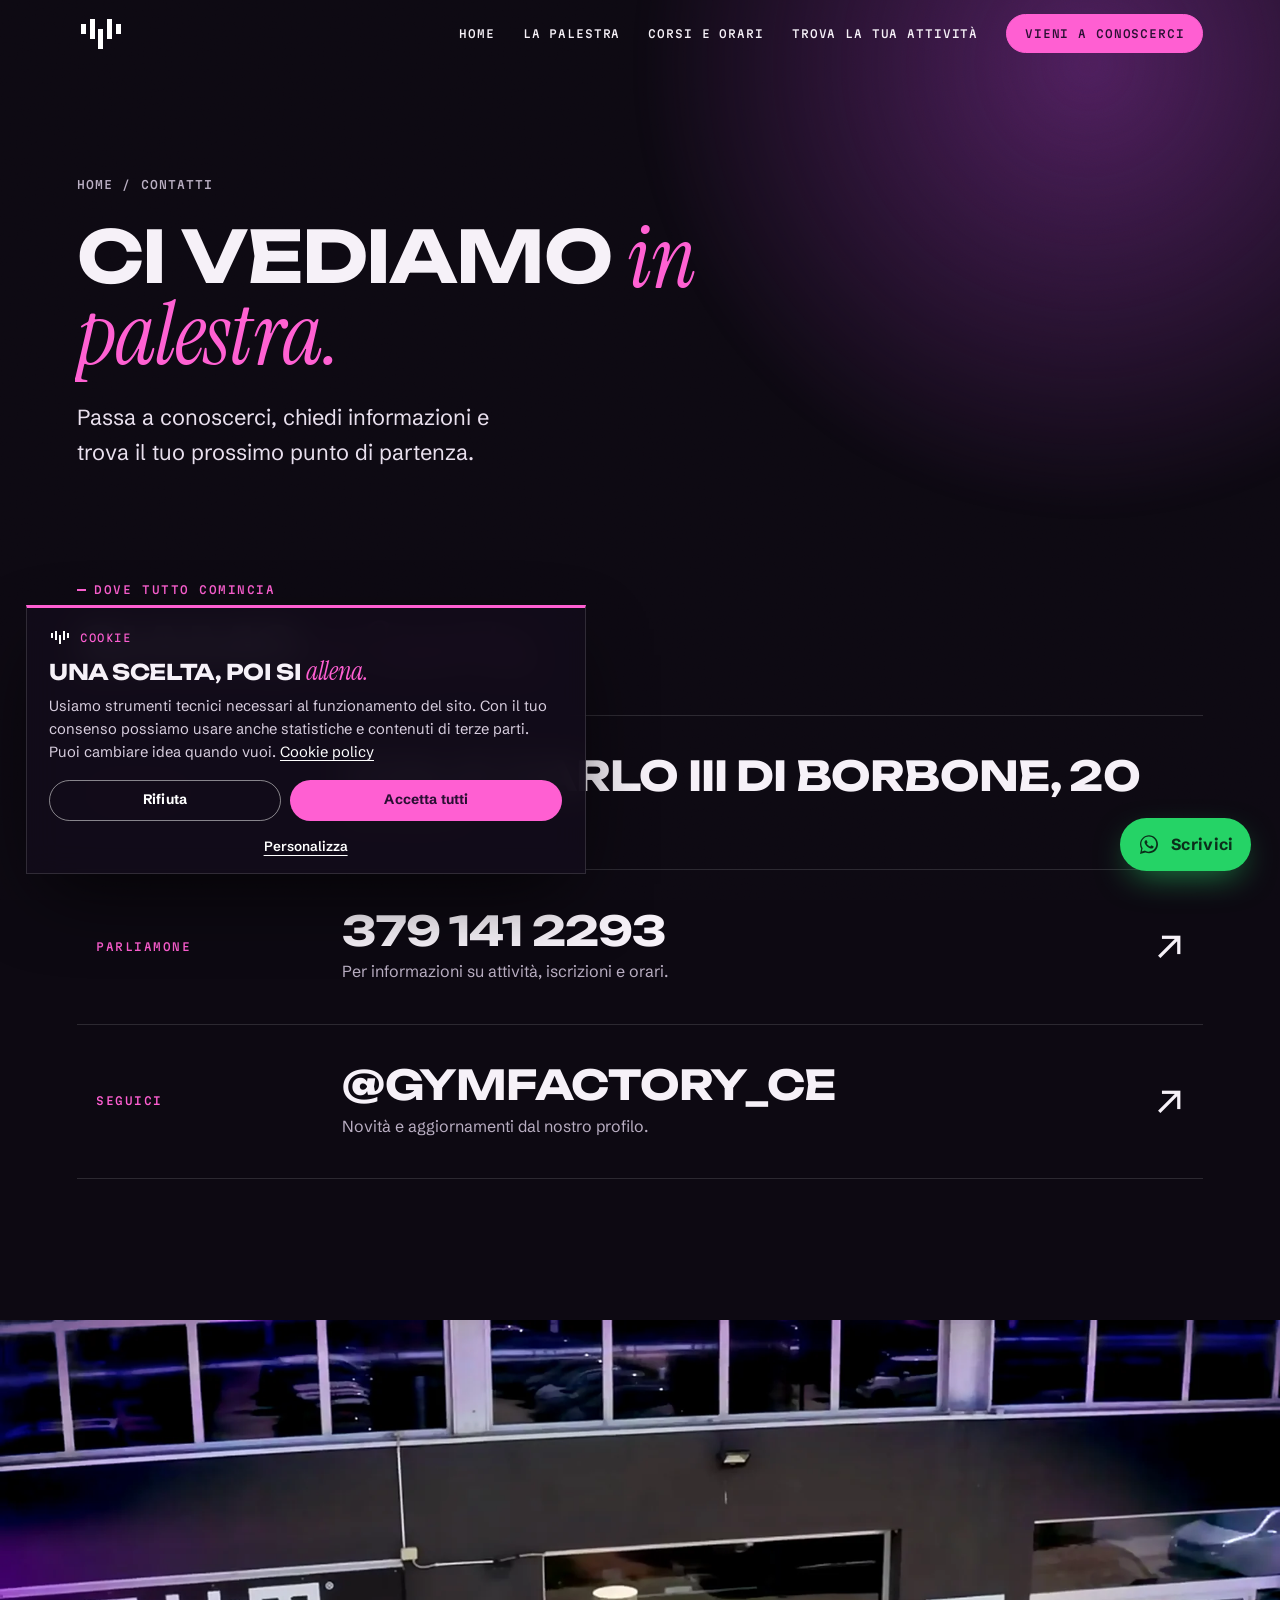
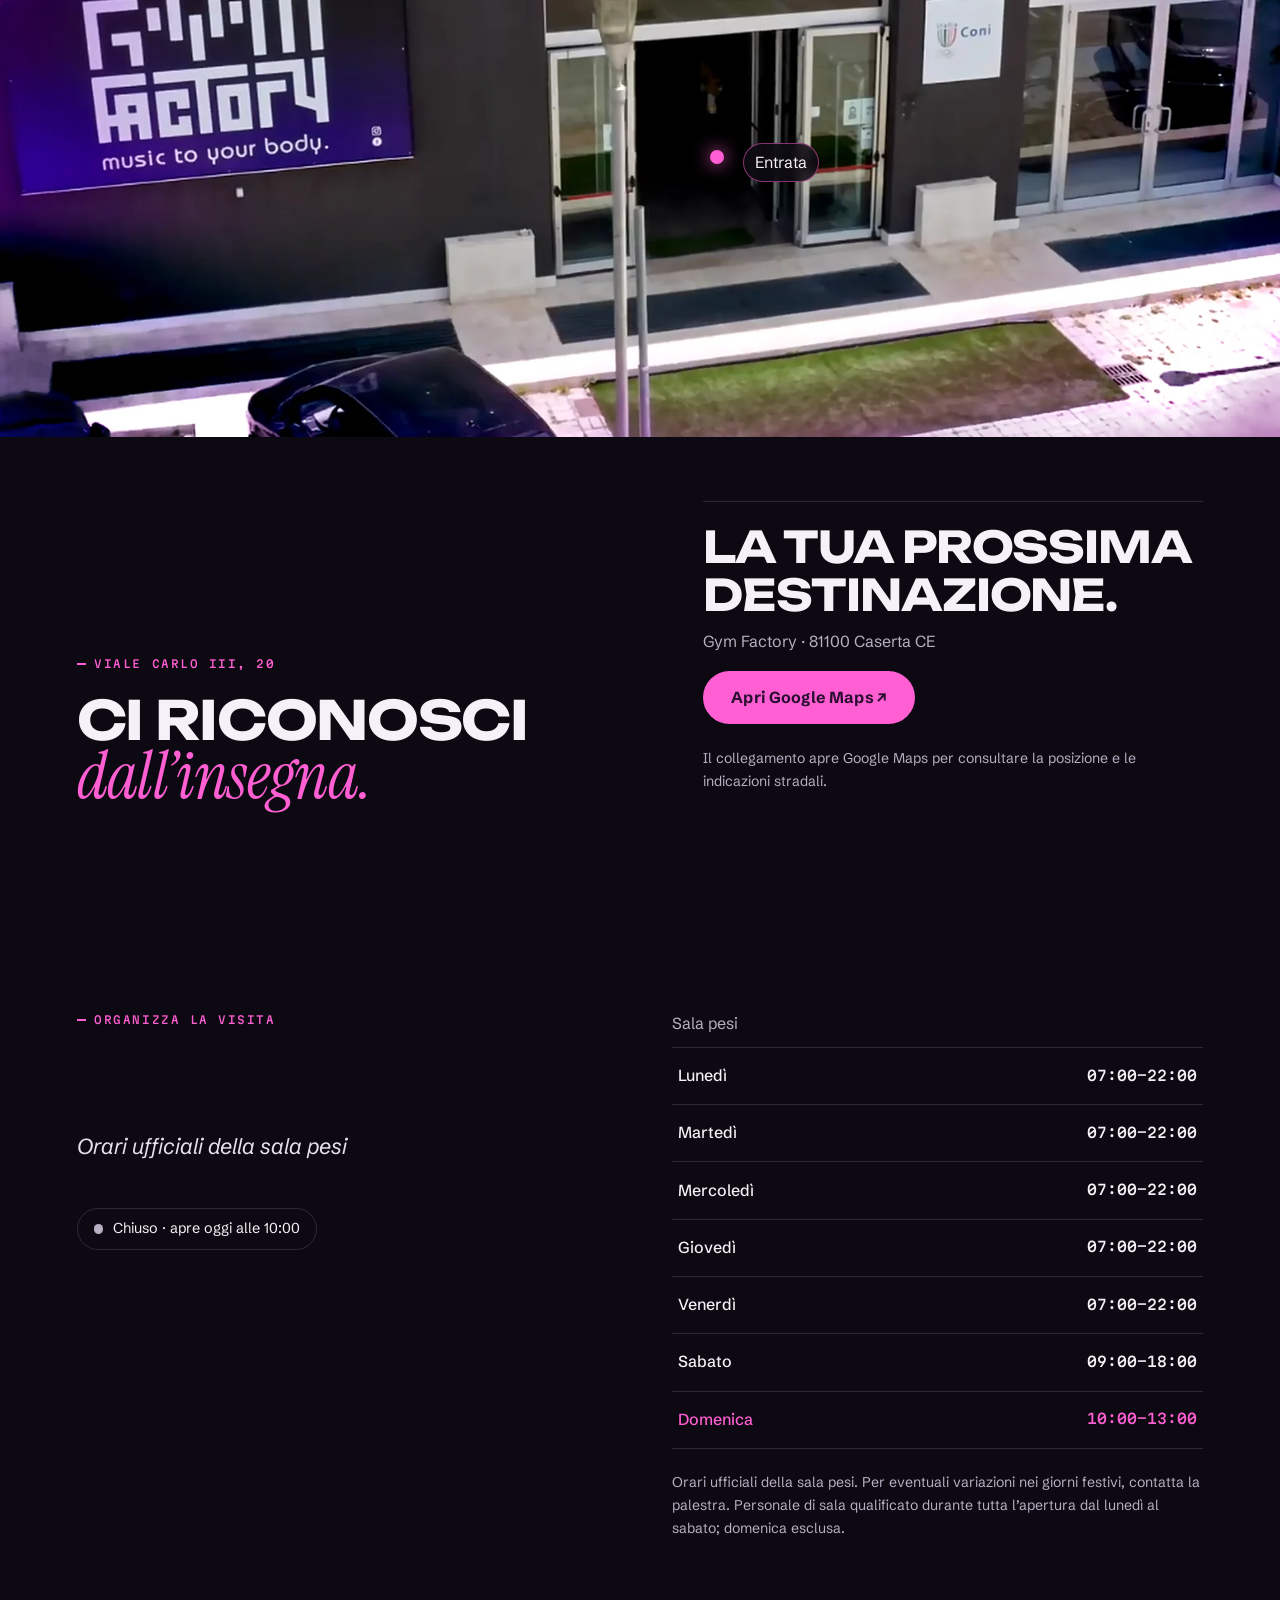
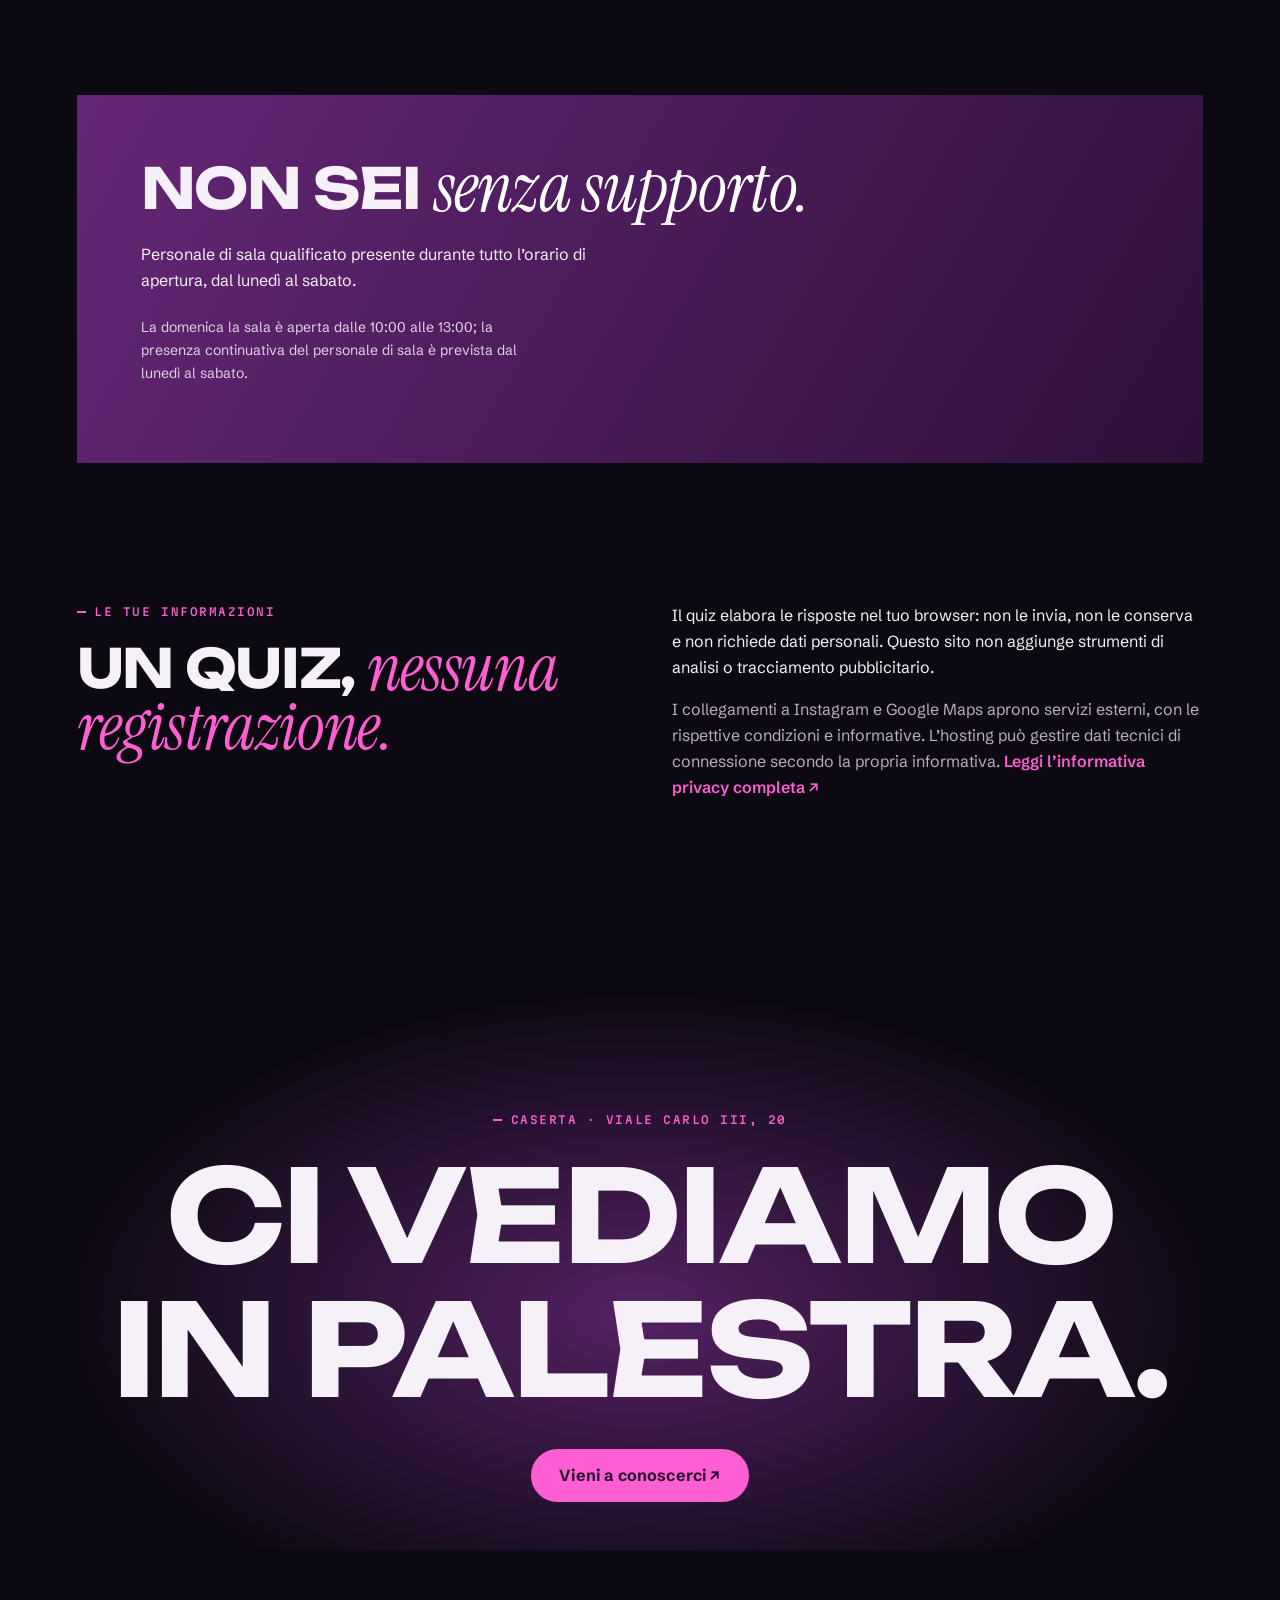
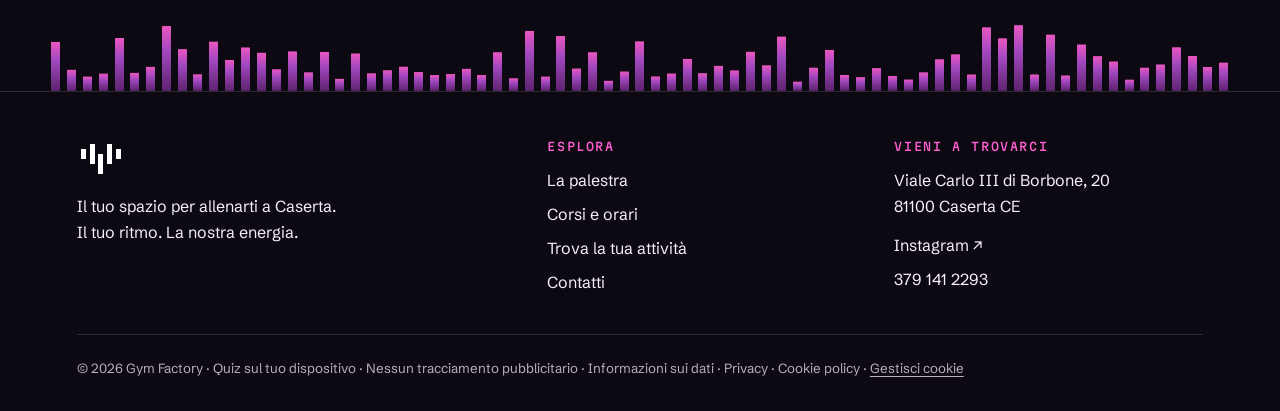
==== commit 3686594a: "Add files via upload" ====
--- a/contatti.html
+++ b/contatti.html
@@ -19,7 +19,7 @@
 <link href="https://fonts.googleapis.com/css2?family=Unbounded:wght@500;700;800&family=Schibsted+Grotesk:wght@400;500;600;700&family=Instrument+Serif:ital@0;1&family=Martian+Mono:wght@400;500&display=swap" rel="stylesheet">
 <script>document.documentElement.classList.add('gfw-js')</script>
 <link rel="stylesheet" href="assets/css/gf.css">
-<link rel="stylesheet" href="gym-wow-v9.css">
+<link rel="stylesheet" href="gym-wow-v10.css">
 </head>
 <body>
 <a class="skip" href="#contenuto">Vai al contenuto</a>
@@ -93,7 +93,7 @@
     <div><p class="gf-eyebrow">Le tue informazioni</p><h2>Un quiz, <em>nessuna registrazione.</em></h2></div>
     <div>
       <p>Il quiz elabora le risposte nel tuo browser: non le invia, non le conserva e non richiede dati personali. Questo sito non aggiunge strumenti di analisi o tracciamento pubblicitario.</p>
-      <p class="gf-mute">I collegamenti a Instagram e Google Maps aprono servizi esterni, con le rispettive condizioni e informative. L’hosting può gestire dati tecnici di connessione secondo la propria informativa.</p>
+      <p class="gf-mute">I collegamenti a Instagram e Google Maps aprono servizi esterni, con le rispettive condizioni e informative. L’hosting può gestire dati tecnici di connessione secondo la propria informativa. <a class="gf-link" href="privacy.html">Leggi l’informativa privacy completa ↗</a></p>
     </div>
   </div>
 </section>
@@ -112,10 +112,11 @@
     <div><h3>Esplora</h3><ul><li><a href="palestra.html">La palestra</a></li><li><a href="corsi.html">Corsi e orari</a></li><li><a href="quiz.html">Trova la tua attività</a></li><li><a href="contatti.html">Contatti</a></li></ul></div>
     <div><h3>Vieni a trovarci</h3><address>Viale Carlo III di Borbone, 20<br>81100 Caserta CE</address><ul><li><a href="https://www.instagram.com/gymfactory_ce/" rel="noopener" target="_blank">Instagram ↗</a></li><li><a href="tel:+393791412293">379 141 2293</a></li></ul></div>
   </div>
-  <small>© 2026 Gym Factory · Quiz sul tuo dispositivo · Nessun tracciamento pubblicitario · <a href="contatti.html#dati">Informazioni sui dati</a></small>
+  <small>© 2026 Gym Factory · Quiz sul tuo dispositivo · Nessun tracciamento pubblicitario · <a href="contatti.html#dati">Informazioni sui dati</a> · <a href="privacy.html">Privacy</a> · <a href="cookie.html">Cookie policy</a> · <button type="button" class="gf-linkbtn" data-cookie-open>Gestisci cookie</button></small>
 </footer>
 <a class="gfx-wa" href="https://wa.me/393791412293?text=Ciao%2C%20vorrei%20avere%20info%20riguardanti%20la%20palestra" target="_blank" rel="noopener" aria-label="Scrivici su WhatsApp"><svg viewBox="0 0 32 32" width="24" height="24" fill="currentColor" aria-hidden="true"><path d="M16.04 3C9.4 3 4 8.38 4 15.02c0 2.12.56 4.19 1.62 6.01L4 28l7.17-1.88a12 12 0 0 0 4.87 1.03h.01C22.68 27.15 28 21.77 28 15.13 28 8.5 22.68 3 16.04 3Zm0 21.98h-.01a9.9 9.9 0 0 1-5.05-1.38l-.36-.21-4.25 1.12 1.14-4.14-.24-.38a9.9 9.9 0 0 1-1.52-5.27c0-5.5 4.48-9.97 9.99-9.97 5.5 0 9.97 4.47 9.97 9.98 0 5.5-4.47 9.85-9.67 9.85Zm5.47-7.46c-.3-.15-1.77-.87-2.04-.97-.27-.1-.47-.15-.67.15-.2.3-.77.97-.94 1.17-.17.2-.35.22-.65.07-.3-.15-1.26-.46-2.4-1.48-.89-.79-1.49-1.77-1.66-2.07-.17-.3-.02-.46.13-.61.14-.13.3-.35.45-.52.15-.17.2-.3.3-.5.1-.2.05-.37-.02-.52-.07-.15-.67-1.62-.92-2.22-.24-.58-.49-.5-.67-.51h-.57c-.2 0-.52.07-.8.37-.27.3-1.04 1.02-1.04 2.48 0 1.46 1.07 2.88 1.22 3.08.15.2 2.1 3.2 5.08 4.49.71.31 1.26.49 1.69.63.71.23 1.36.2 1.87.12.57-.08 1.77-.72 2.02-1.42.25-.7.25-1.3.17-1.42-.07-.12-.27-.2-.57-.35Z"/></svg><span>Scrivici</span></a>
 <script src="gym-wow-v3.js" defer></script>
+<script src="gf-cookie.js" defer></script>
 <script src="assets/js/gf.js" defer></script>
 </body>
 </html>
--- a/gym-wow-v10.css
+++ b/gym-wow-v10.css
@@ -0,0 +1,429 @@
+/* ==========================================================================
+   Gym Factory · gym-wow.css
+   Animazioni + componenti per le foto reali. Nessuna dipendenza.
+   Eredita font e colori del sito; usa solo variabili --gfw-* qui sotto.
+   ========================================================================== */
+:root{
+  --gfw-violet:#662778;
+  --gfw-violet-hi:#b04fd1;
+  --gfw-pink:#ff5fd2;
+  --gfw-ink:#0d0912;
+  --gfw-paper:#f6f1f8;
+  --gfw-ease:cubic-bezier(.2,.8,.2,1);
+  --gfw-ease-in:cubic-bezier(.6,0,.9,.4);
+}
+
+/* ---------- 0. Protezione anti-flash (il JS toglie il velo) ---------- */
+.gfw-js:not(.gfw-ready) main :is(h1,h2){visibility:hidden}
+
+/* ---------- 1. Transizione tra pagine (Chrome/Edge/Safari recenti) ---------- */
+@view-transition{navigation:auto}
+::view-transition-old(root){animation:gfw-page-out .38s var(--gfw-ease-in) both}
+::view-transition-new(root){animation:gfw-page-in .7s var(--gfw-ease) both}
+@keyframes gfw-page-out{to{opacity:.0;transform:scale(.985);filter:blur(6px)}}
+@keyframes gfw-page-in{from{clip-path:inset(0 0 100% 0)}to{clip-path:inset(0 0 0 0)}}
+
+/* ---------- 2. Barra di avanzamento + riflettore che segue il mouse ---------- */
+.gfw-progress{position:fixed;inset:0 0 auto 0;height:3px;z-index:9999;pointer-events:none;
+  background:linear-gradient(90deg,var(--gfw-violet),var(--gfw-pink));
+  transform-origin:0 50%;transform:scaleX(var(--p,0));box-shadow:0 0 14px var(--gfw-violet-hi)}
+.gfw-spot{position:fixed;inset:0;z-index:2;pointer-events:none;opacity:0;transition:opacity .6s;
+  background:radial-gradient(520px circle at var(--sx,50%) var(--sy,50%),rgba(176,79,209,.13),transparent 62%)}
+.gfw-spot.is-on{opacity:1}
+
+/* ---------- 3. Titoli: parola per parola, da una maschera ---------- */
+.gfw-split .gfw-w{display:inline-block;overflow:hidden;vertical-align:top;padding:.04em .02em .16em;margin:-.04em -.02em -.16em}
+.gfw-split .gfw-w>span{display:inline-block;transform:translateY(112%) rotate(5deg);transform-origin:0 100%;
+  transition:transform 1s var(--gfw-ease) calc(var(--i,0)*70ms + var(--d,0ms))}
+.gfw-split.is-in .gfw-w>span{transform:none}
+
+/* ---------- 4. Immagini: sipario + zoom che si assesta ---------- */
+.gfw-img{clip-path:inset(0 0 100% 0);transform:scale(1.14);
+  transition:clip-path 1.2s var(--gfw-ease),transform 1.6s var(--gfw-ease)}
+.gfw-img.is-in{clip-path:inset(0 0 0 0);transform:scale(1)}
+img[data-gfw-parallax]{will-change:transform;transform-origin:50% 40%}
+
+/* ---------- 5. Card: inclinazione 3D + riflesso di luce ---------- */
+.gfw-tilt{transform-style:preserve-3d;transition:transform .5s var(--gfw-ease),box-shadow .5s;will-change:transform;position:relative}
+.gfw-tilt.is-hover{transition:transform .08s linear,box-shadow .5s;box-shadow:0 30px 60px -28px rgba(102,39,120,.55)}
+.gfw-tilt::after{content:"";position:absolute;inset:0;border-radius:inherit;pointer-events:none;opacity:0;transition:opacity .4s;
+  background:radial-gradient(380px circle at var(--gx,50%) var(--gy,50%),rgba(255,255,255,.22),transparent 55%);mix-blend-mode:overlay}
+.gfw-tilt.is-hover::after{opacity:1}
+.gfw-magnetic{will-change:transform;transition:transform .45s var(--gfw-ease)}
+.gfw-magnetic.is-hover{transition:transform .12s linear}
+
+/* ---------- 6. Equalizzatore: la firma del brand (music to your body) ---------- */
+.gfw-eq{--amp:0;display:flex;align-items:flex-end;justify-content:center;gap:clamp(3px,.5vw,7px);
+  height:clamp(70px,11vw,150px);padding:0 4vw;overflow:hidden;pointer-events:none}
+.gfw-eq i{flex:1 1 0;max-width:16px;height:100%;border-radius:1px;transform-origin:50% 100%;
+  background:linear-gradient(to top,var(--gfw-violet) 0%,var(--gfw-violet-hi) 62%,var(--gfw-pink) 100%);
+  transform:scaleY(var(--lo,.12));
+  animation:gfw-bar var(--t,1.4s) ease-in-out var(--dl,0s) infinite;opacity:.92}
+@keyframes gfw-bar{
+  0%,100%{transform:scaleY(var(--lo,.12))}
+  50%{transform:scaleY(calc(var(--h,.6) * (.55 + var(--amp,0) * .45)))}
+}
+
+/* ---------- 7. Scritta che scorre ---------- */
+.gfw-marquee{display:flex;overflow:hidden;white-space:nowrap;user-select:none}
+.gfw-marquee__row{display:flex;flex:none;gap:2.2rem;padding-right:2.2rem;animation:gfw-marq 28s linear infinite}
+.gfw-marquee:hover .gfw-marquee__row{animation-play-state:paused}
+@keyframes gfw-marq{to{transform:translateX(-100%)}}
+
+/* ---------- 8. TOUR: scorrimento orizzontale agganciato ---------- */
+.gfw-tour{position:relative;background:var(--gfw-ink);color:var(--gfw-paper);--gfw-h:300vh}
+.gfw-tour__sticky{position:sticky;top:0;height:100vh;height:100svh;overflow:hidden;display:flex;flex-direction:column;justify-content:center;gap:clamp(1rem,3vh,2.2rem)}
+.gfw-tour__head{padding:0 clamp(1.2rem,6vw,5rem);display:flex;justify-content:space-between;align-items:flex-end;gap:2rem;position:relative;z-index:3}
+.gfw-tour__title{font-size:clamp(2rem,5.4vw,4.6rem);line-height:.98;margin:0;letter-spacing:-.02em;max-width:14ch}
+.gfw-tour__count{font-variant-numeric:tabular-nums;font-size:clamp(1rem,1.6vw,1.3rem);opacity:.85;white-space:nowrap}
+.gfw-tour__count b{font-size:1.8em;font-weight:700;color:var(--gfw-pink)}
+.gfw-tour__track{display:flex;gap:clamp(1rem,2.4vw,2.4rem);padding:0 clamp(1.2rem,8vw,7rem);width:max-content;will-change:transform}
+.gfw-tour__item{margin:0;position:relative;flex:none;height:clamp(300px,58vh,640px);aspect-ratio:var(--ar,4/5);border-radius:6px;overflow:hidden;cursor:zoom-in;
+  background:#1b1322;opacity:var(--o,1);transition:opacity .3s}
+.gfw-tour__item img{width:112%;max-width:none;height:100%;object-fit:cover;display:block;transform:translateX(var(--ix,0%)) scale(var(--sc,1));will-change:transform}
+.gfw-tour__item figcaption{position:absolute;left:0;right:0;bottom:0;padding:3.2rem 1.2rem 1.1rem;font-size:clamp(.95rem,1.3vw,1.1rem);line-height:1.25;
+  background:linear-gradient(to top,rgba(10,6,14,.88),transparent);transform:translateY(calc((1 - var(--f,1)) * 70%));opacity:var(--f,1)}
+.gfw-tour__bar{margin:0 clamp(1.2rem,6vw,5rem);height:2px;background:rgba(255,255,255,.16);position:relative;z-index:3}
+.gfw-tour__bar i{position:absolute;inset:0;background:linear-gradient(90deg,var(--gfw-violet-hi),var(--gfw-pink));transform-origin:0 50%;transform:scaleX(var(--tp,0))}
+.gfw-tour__hint{position:absolute;right:clamp(1.2rem,6vw,5rem);bottom:calc(clamp(1rem,3vh,2.2rem) - .1rem);font-size:.85rem;opacity:.6;transition:opacity .4s}
+.gfw-tour.is-moving .gfw-tour__hint{opacity:0}
+
+/* ---------- 9. BENTO: griglia di foto per "La palestra" ---------- */
+.gfw-bento{display:grid;gap:clamp(.6rem,1.4vw,1.2rem);padding:clamp(1.2rem,6vw,5rem);
+  grid-template-columns:repeat(12,1fr);grid-auto-rows:clamp(110px,15vw,210px)}
+.gfw-bento figure{margin:0;position:relative;overflow:hidden;border-radius:6px;cursor:zoom-in;background:#1b1322}
+.gfw-bento img{width:100%;height:100%;object-fit:cover;display:block;transition:transform 1.4s var(--gfw-ease),filter .6s}
+.gfw-bento figure:hover img{transform:scale(1.07)}
+.gfw-bento figcaption{position:absolute;inset:auto 0 0 0;padding:2.4rem 1rem .9rem;color:#fff;font-size:clamp(.9rem,1.2vw,1.05rem);
+  background:linear-gradient(to top,rgba(10,6,14,.85),transparent);transform:translateY(60%);opacity:0;transition:transform .6s var(--gfw-ease),opacity .5s}
+.gfw-bento figure:hover figcaption,.gfw-bento figure:focus-visible figcaption{transform:none;opacity:1}
+.gfw-bento .b1{grid-column:1/8;grid-row:1/4}
+.gfw-bento .b2{grid-column:8/13;grid-row:1/3}
+.gfw-bento .b3{grid-column:8/13;grid-row:3/5}
+.gfw-bento .b4{grid-column:1/5;grid-row:4/7}
+.gfw-bento .b5{grid-column:5/8;grid-row:4/7}
+.gfw-bento .b6{grid-column:8/13;grid-row:5/7}
+@media (max-width:760px){
+  .gfw-bento{grid-template-columns:1fr 1fr;grid-auto-rows:42vw}
+  .gfw-bento figure{grid-column:auto!important;grid-row:auto!important}
+  .gfw-bento .b1{grid-column:1/3!important;grid-row:span 2!important}
+  .gfw-bento figcaption{transform:none;opacity:1}
+}
+
+/* ---------- 10. FACCIATA: l'ingresso si apre a cerchio ---------- */
+.gfw-facade{position:relative;overflow:hidden;background:var(--gfw-ink);color:var(--gfw-paper)}
+.gfw-facade__media{position:relative;clip-path:circle(0% at 56% 62%);transition:clip-path 1.8s var(--gfw-ease)}
+.gfw-facade.is-in .gfw-facade__media{clip-path:circle(150% at 56% 62%)}
+.gfw-facade__media img{display:block;width:100%;height:auto;max-height:86vh;object-fit:cover;transform:scale(1.12);transition:transform 2.6s var(--gfw-ease)}
+.gfw-facade.is-in .gfw-facade__media img{transform:scale(1)}
+.gfw-pin{position:absolute;left:56%;top:61%;width:0;height:0;pointer-events:none}
+.gfw-pin::before,.gfw-pin::after{content:"";position:absolute;left:-26px;top:-26px;width:52px;height:52px;border-radius:50%;border:2px solid var(--gfw-pink);
+  animation:gfw-ping 2.6s var(--gfw-ease) infinite;opacity:0}
+.gfw-pin::after{animation-delay:1.3s}
+.gfw-pin span{position:absolute;left:-7px;top:-7px;width:14px;height:14px;border-radius:50%;background:var(--gfw-pink);box-shadow:0 0 18px var(--gfw-pink)}
+@keyframes gfw-ping{0%{transform:scale(.3);opacity:.9}100%{transform:scale(2.2);opacity:0}}
+.gfw-pin em{position:absolute;left:26px;top:-14px;white-space:nowrap;font-style:normal;font-size:clamp(.8rem,1.3vw,1rem);padding:.35rem .7rem;border-radius:99px;
+  background:rgba(13,9,18,.82);backdrop-filter:blur(6px);border:1px solid rgba(255,95,210,.5)}
+.gfw-facade__copy{padding:clamp(1.4rem,5vw,4rem);display:grid;gap:.6rem;max-width:62ch}
+
+/* ---------- 11. Lightbox ---------- */
+.gfw-lb{border:0;padding:0;background:transparent;max-width:100vw;max-height:100vh;width:100vw;height:100vh;color:#fff;overflow:hidden}
+.gfw-lb::backdrop{background:rgba(9,5,13,.92);backdrop-filter:blur(10px)}
+.gfw-lb__in{width:100%;height:100%;display:grid;place-items:center;align-content:center;gap:1rem;padding:3vh 3vw;cursor:zoom-out}
+.gfw-lb img{max-width:94vw;max-height:80vh;border-radius:6px;box-shadow:0 40px 120px -20px #000}
+.gfw-lb p{margin:0;font-size:1.05rem;text-align:center;max-width:60ch}
+.gfw-lb button{position:absolute;top:1.2rem;right:1.4rem;border:1px solid rgba(255,255,255,.4);background:rgba(0,0,0,.35);color:#fff;border-radius:99px;padding:.55rem 1rem;font:inherit;cursor:pointer}
+.gfw-lb button:focus-visible,.gfw-tour__item:focus-visible,.gfw-bento figure:focus-visible{outline:2px solid var(--gfw-pink);outline-offset:3px}
+
+/* ---------- Accessibilità: niente movimento se non lo vuoi ---------- */
+@media (prefers-reduced-motion:reduce){
+  @view-transition{navigation:none}
+  .gfw-split .gfw-w>span,.gfw-img,.gfw-facade__media,.gfw-facade__media img{transition:none!important;transform:none!important;clip-path:none!important}
+  .gfw-eq i,.gfw-marquee__row,.gfw-pin::before,.gfw-pin::after{animation:none!important}
+  .gfw-eq i{transform:scaleY(.5)}
+  .gfw-tour{--gfw-h:auto}
+  .gfw-tour__sticky{position:static;height:auto;padding:4rem 0}
+  .gfw-tour__track{overflow-x:auto;width:auto;scroll-snap-type:x mandatory}
+  .gfw-tour__item{scroll-snap-align:center}
+}
+
+/* ==========================================================================
+   GFX · nuovo linguaggio visivo: niente card, niente caselle.
+   Pannelli che si aprono, righe tipografiche, calendario a linee.
+   ========================================================================== */
+
+/* equalizzatore mosso dal JS (iPhone incluso): niente animazione CSS */
+.gfw-eq.is-js i{animation:none;will-change:transform}
+
+/* ---------- Corsi: pannelli a tutta altezza che si aprono ---------- */
+.gfx-panels{display:flex;gap:clamp(.4rem,.8vw,.8rem);height:clamp(540px,80vh,780px);margin-top:2.6rem}
+.gfx-panel{position:relative;flex:1 1 0;min-width:0;overflow:hidden;isolation:isolate;display:flex;align-items:flex-end;background:var(--ink3);color:#fff;
+  transition:flex-grow .9s var(--gfw-ease),clip-path 1.1s var(--gfw-ease) calc(var(--i,0)*130ms)}
+.gfw-js .gfx-panels:not(.is-in) .gfx-panel{clip-path:inset(100% 0 0 0)}
+.gfw-js .gfx-panels.is-in .gfx-panel{clip-path:inset(0 0 0 0)}
+/* rete di sicurezza: se per qualsiasi motivo lo script non li rivela, dopo 3 secondi compaiono comunque */
+@keyframes gfx-show{to{clip-path:inset(0 0 0 0)}}
+.gfw-js .gfx-panel{animation:gfx-show .01s 3s both}
+.gfx-panel>img{position:absolute;inset:0;width:100%;height:100%;max-width:none;object-fit:cover;z-index:-2;
+  transform:scale(1.08);filter:saturate(.75) brightness(.72);transition:transform 1.8s var(--gfw-ease),filter .9s}
+.gfx-panel::after{content:"";position:absolute;inset:0;z-index:-1;
+  background:linear-gradient(to top,rgba(13,9,18,.96) 6%,rgba(13,9,18,.38) 52%,rgba(102,39,120,.28));transition:opacity .8s}
+.gfx-panel__n{position:absolute;top:.4rem;left:1rem;font-family:var(--f-display);font-weight:800;font-size:clamp(4.2rem,8.5vw,8rem);line-height:1;
+  color:transparent;-webkit-text-stroke:1.5px rgba(255,255,255,.85);transition:-webkit-text-stroke-color .6s,transform .9s var(--gfw-ease)}
+.gfx-panel__txt{width:100%;padding:clamp(1.1rem,2.2vw,2rem);display:grid;gap:.5rem;transition:opacity .6s}
+.gfx-panel h3{font-size:clamp(2rem,3.4vw,3.2rem)}
+.gfx-panel .gf-hours{margin:0}
+.gfx-panel__more{display:grid;gap:.9rem;max-height:0;opacity:0;overflow:hidden;transition:max-height .9s var(--gfw-ease),opacity .6s}
+.gfx-panel__more p{margin:0;color:#e9e0ee;max-width:42ch}
+.gfx-panel__more .gf-link{justify-self:start}
+@media (min-width:901px) and (hover:hover){
+  .gfx-panels:not(:hover):not(:focus-within) .gfx-panel:first-child,
+  .gfx-panel:hover,.gfx-panel:focus-within{flex-grow:2.7}
+  .gfx-panels:not(:hover):not(:focus-within) .gfx-panel:first-child>img,
+  .gfx-panel:hover>img,.gfx-panel:focus-within>img{transform:scale(1);filter:none}
+  .gfx-panels:not(:hover):not(:focus-within) .gfx-panel:first-child .gfx-panel__more,
+  .gfx-panel:hover .gfx-panel__more,.gfx-panel:focus-within .gfx-panel__more{max-height:18rem;opacity:1;transition-delay:.2s}
+  .gfx-panels:not(:hover):not(:focus-within) .gfx-panel:first-child .gfx-panel__n,
+  .gfx-panel:hover .gfx-panel__n,.gfx-panel:focus-within .gfx-panel__n{-webkit-text-stroke-color:var(--gfw-pink);transform:translateY(.3rem)}
+  .gfx-panels:hover .gfx-panel:not(:hover) .gfx-panel__txt{opacity:.6}
+}
+@media (max-width:900px),(hover:none){
+  .gfx-panels{flex-direction:column;height:auto}
+  .gfx-panel{flex:none;min-height:min(76svh,540px)}
+  .gfx-panel>img{filter:none}
+  .gfx-panel__more{max-height:none;opacity:1}
+}
+
+/* ---------- Contatti: righe giganti cliccabili ---------- */
+.gfx-lines{margin-top:2.4rem;border-top:1px solid var(--line)}
+.gfx-line{position:relative;display:grid;grid-template-columns:minmax(7.5rem,13rem) 1fr auto;align-items:center;gap:.5rem clamp(1rem,3vw,3rem);
+  padding:clamp(1.4rem,3vw,2.4rem) clamp(.6rem,1.6vw,1.2rem);border-bottom:1px solid var(--line);color:inherit;text-decoration:none;overflow:hidden;isolation:isolate}
+.gfx-line::before{content:"";position:absolute;inset:0;z-index:-1;background:var(--gfw-pink);transform:scaleY(0);transform-origin:50% 100%;transition:transform .6s var(--gfw-ease)}
+a.gfx-line:hover::before,a.gfx-line:focus-visible::before{transform:scaleY(1)}
+a.gfx-line:hover,a.gfx-line:focus-visible{color:#2a0f33}
+.gfx-line__k{font-size:.8rem;letter-spacing:.2em;text-transform:uppercase;font-weight:600;color:var(--gfw-pink);transition:color .4s}
+a.gfx-line:hover .gfx-line__k{color:#2a0f33}
+.gfx-line__body{display:grid;gap:.4rem}
+.gfx-line__v{font-family:var(--f-display);font-weight:800;text-transform:uppercase;line-height:.95;font-size:clamp(2rem,5.6vw,4.8rem);transition:transform .6s var(--gfw-ease)}
+a.gfx-line:hover .gfx-line__v{transform:translateX(.6rem)}
+.gfx-line__s{font-size:1rem;color:var(--mute);transition:color .4s}
+a.gfx-line:hover .gfx-line__s{color:#4a1d58}
+.gfx-line__go{font-style:normal;font-size:clamp(1.8rem,3.4vw,3rem);line-height:1;transition:transform .6s var(--gfw-ease)}
+a.gfx-line:hover .gfx-line__go{transform:translate(.4rem,-.4rem)}
+@media (max-width:760px){.gfx-line{grid-template-columns:1fr auto}.gfx-line__k{grid-column:1/-1}}
+
+/* ---------- Calendario: giorni come righe, orari come tag ---------- */
+.gf-cal{display:block;border-top:1px solid var(--line)}
+.gf-day{display:flex;flex-wrap:wrap;align-items:center;gap:.5rem .6rem;min-height:0;background:none;border:0;border-bottom:1px solid var(--line);border-radius:0;padding:clamp(1rem,2vw,1.5rem) .4rem}
+.gf-day h3{flex:0 0 clamp(8rem,16vw,13rem);font-size:clamp(1.8rem,3.4vw,3rem);margin:0}
+.gf-day p{flex:1 1 14rem;margin:0}
+.gf-day.is-today{box-shadow:none;border-bottom-color:var(--gfw-pink)}
+.gf-day.is-today h3{color:var(--gfw-pink)}
+.gf-slot{display:inline-flex;align-items:baseline;gap:.6rem;margin:0;padding:.5rem 1.1rem;border:1px solid var(--line);border-radius:99px;background:none}
+.gf-slot:hover{background:rgba(255,95,210,.18);border-color:var(--gfw-pink)}
+.gf-slot.is-next{background:var(--gfw-pink);border-color:var(--gfw-pink)}
+@media (max-width:700px){.gf-day h3{flex-basis:100%}}
+
+/* ---------- Quiz: opzioni come righe grandi ---------- */
+.gf-quiz{background:none;border:0;border-radius:0;border-top:1px solid var(--line);padding:clamp(1.4rem,4vw,3rem) 0 0}
+.gf-opts{grid-template-columns:1fr;gap:0;border-top:1px solid var(--line)}
+.gf-opt{position:relative;display:block;width:100%;background:none;border:0;border-bottom:1px solid var(--line);border-radius:0;padding:1.3rem 3rem 1.3rem .4rem;
+  font-family:var(--f-display);font-weight:800;text-transform:uppercase;font-size:clamp(1.5rem,3.2vw,2.4rem);line-height:1.05;
+  transition:padding .5s var(--gfw-ease),color .3s}
+.gf-opt::after{content:"→";position:absolute;right:.6rem;top:50%;transform:translate(-12px,-50%);opacity:0;color:var(--gfw-pink);transition:opacity .4s,transform .5s var(--gfw-ease)}
+.gf-opt:hover{transform:none;color:var(--gfw-pink);padding-left:1.4rem;border-color:var(--line)}
+.gf-opt:hover::after,.gf-opt.is-picked::after{opacity:1;transform:translate(0,-50%)}
+.gf-opt.is-picked{background:none;color:var(--gfw-pink);border-color:var(--gfw-pink);padding-left:1.4rem}
+.gf-opt small{font-family:var(--f-body);font-weight:400;text-transform:none;font-size:.98rem;color:var(--paper);opacity:.75;margin-top:.35rem}
+
+/* ---------- Dettagli: meno scatole, più linee ---------- */
+.gf-next,.gf-presence{border-radius:0}
+.gf-next__digits div{background:none;border:0;border-left:1px solid rgba(255,255,255,.28);border-radius:0;padding:.4rem .4rem .4rem 1rem;text-align:left}
+.gf-map{border:0;border-radius:0;background:none;padding:1.4rem 0 0;border-top:1px solid var(--line)}
+.gf-points li{transition:padding .6s var(--gfw-ease)}
+.gf-points li:hover{padding-left:.9rem}
+.gf-points .n{transition:color .4s}
+.gf-points li:hover .n{color:var(--gfw-pink)}
+
+@media (prefers-reduced-motion:reduce){
+  .gfw-js .gfx-panel{clip-path:none!important;animation:none!important}
+  .gfx-panel,.gfx-panel>img,.gfx-panel__more,.gfx-line::before{transition:none!important}
+}
+
+/* ---------- HERO senza foto: l'equalizzatore è il protagonista ---------- */
+.hero--eq{background:
+  radial-gradient(62vw 52vw at 82% 12%,rgba(102,39,120,.7),transparent 70%),
+  radial-gradient(42vw 42vw at 8% 96%,rgba(255,95,210,.16),transparent 70%),var(--ink)}
+.hero--eq::after{background:linear-gradient(to top,rgba(13,9,18,.55) 0%,transparent 45%)}
+.hero__eq{position:absolute;inset:auto 0 0 0;height:74%;z-index:-2;display:flex;align-items:flex-end;opacity:.62;pointer-events:none;
+  -webkit-mask-image:linear-gradient(to top,#000 40%,transparent 100%);mask-image:linear-gradient(to top,#000 40%,transparent 100%)}
+.gfw-eq--hero{width:100%;height:100%;gap:clamp(4px,.9vw,14px);padding:0 1.5vw}
+.gfw-eq--hero i{max-width:40px;border-radius:2px}
+
+/* ---------- Pulsante WhatsApp ---------- */
+.gfx-wa{position:fixed;right:clamp(.9rem,2.4vw,1.8rem);bottom:clamp(.9rem,2.4vw,1.8rem);z-index:90;display:inline-flex;align-items:center;gap:.6rem;
+  background:#25d366;color:#0b2e1a;border-radius:99px;padding:.85rem 1.1rem;font-weight:700;text-decoration:none;letter-spacing:.02em;
+  box-shadow:0 12px 34px -10px rgba(37,211,102,.65);transition:transform .4s var(--gfw-ease),box-shadow .4s}
+.gfx-wa:hover{transform:translateY(-3px) scale(1.03)}
+.gfx-wa svg{width:1.5rem;height:1.5rem;flex:none}
+@media (max-width:600px){.gfx-wa span{display:none}.gfx-wa{padding:.9rem}}
+
+/* ---------- Foto orizzontale (Pilates): riempie tutto il pannello, inquadrata sul viso e sul busto ---------- */
+.gfx-panel--left>img{object-position:12% 50%}
+.gf-row__img.is-left .gf-zoom img{object-position:12% 50%}
+
+/* ---------- Trattino dell'etichetta più corto ---------- */
+.gf-eyebrow{gap:.55rem}
+.gf-eyebrow::before{width:.55rem}
+
+/* ---------- "Si parte da te": gradini che salgono come le barre dell'equalizzatore ---------- */
+.gfx-path__head{display:grid;gap:1.2rem;justify-items:start;max-width:64rem}
+.gfx-path__head .gf-lead{margin:.6rem 0 .4rem;max-width:46ch}
+.gfx-steps{list-style:none;margin:clamp(3rem,7vw,6rem) 0 0;padding:0;display:grid;grid-template-columns:repeat(3,1fr);align-items:end;gap:clamp(.5rem,1vw,1rem)}
+.gfx-step{position:relative;isolation:isolate;overflow:hidden;display:grid;align-content:start;gap:.8rem;
+  padding:clamp(1.4rem,2.4vw,2.2rem);border-top:3px solid var(--gfw-pink);
+  background:linear-gradient(to bottom,rgba(176,79,209,.34),rgba(102,39,120,.08) 70%,transparent);
+  transition:opacity .9s var(--gfw-ease) calc(var(--i,0)*140ms),transform .9s var(--gfw-ease) calc(var(--i,0)*140ms),translate .6s var(--gfw-ease),background .6s}
+.gfx-step:nth-child(1){min-height:clamp(20rem,28vw,26rem)}
+.gfx-step:nth-child(2){min-height:clamp(25rem,35vw,32rem)}
+.gfx-step:nth-child(3){min-height:clamp(30rem,42vw,38rem)}
+.gfx-step h3{font-size:clamp(1.7rem,2.7vw,2.7rem);line-height:1}
+.gfx-step p{margin:0;color:#d9cfe0;max-width:34ch}
+.gfx-step__n{position:absolute;right:-.02em;bottom:-.14em;z-index:-1;font-family:var(--f-display);font-weight:800;font-size:clamp(9rem,17vw,16rem);line-height:.8;
+  color:transparent;-webkit-text-stroke:1.5px rgba(255,95,210,.55);transition:color .6s,-webkit-text-stroke-color .6s}
+.gfx-step:hover{translate:0 -14px;background:linear-gradient(to bottom,rgba(176,79,209,.52),rgba(102,39,120,.16) 75%,transparent)}
+.gfx-step:hover .gfx-step__n{color:rgba(255,95,210,.2);-webkit-text-stroke-color:var(--gfw-pink)}
+.gfw-js .gfx-steps:not(.is-in) .gfx-step{opacity:0;transform:translateY(46px)}
+@keyframes gfx-up{to{opacity:1;transform:none}}
+.gfw-js .gfx-step{animation:gfx-up .01s 3s both}
+@media (max-width:860px){
+  .gfx-steps{grid-template-columns:1fr;align-items:stretch;gap:.6rem}
+  .gfx-step{min-height:0!important;padding-bottom:3.6rem}
+  .gfx-step:nth-child(1){width:80%}
+  .gfx-step:nth-child(2){width:90%}
+  .gfx-step__n{font-size:8rem}
+}
+@media (prefers-reduced-motion:reduce){
+  .gfw-js .gfx-steps:not(.is-in) .gfx-step{opacity:1!important;transform:none!important}
+  .gfx-step{transition:none!important;animation:none!important}
+}
+
+/* ==========================================================================
+   NUOVI FONT
+   Unbounded (titoli) · Schibsted Grotesk (testi) · Instrument Serif corsivo (parole in evidenza)
+   Martian Mono (etichette, orari, menu)
+   ========================================================================== */
+:root{
+  --f-display:"Unbounded","Arial Black",Impact,sans-serif;
+  --f-body:"Schibsted Grotesk",system-ui,-apple-system,"Segoe UI",sans-serif;
+  --f-serif:"Instrument Serif",Georgia,"Times New Roman",serif;
+  --f-mono:"Martian Mono",ui-monospace,SFMono-Regular,Menlo,Consolas,monospace;
+}
+body{font-size:clamp(1rem,1.1vw,1.08rem);line-height:1.62}
+
+/* Titoli */
+h1,h2,h3{font-weight:700;line-height:1.05;letter-spacing:-.025em;overflow-wrap:break-word}
+h1{font-size:clamp(1.7rem,5.6vw,5rem);line-height:1.02}
+.hero h1{font-size:clamp(2rem,7vw,6.4rem)}
+h2{font-size:clamp(1.8rem,4.2vw,3.8rem)}
+h3{font-size:clamp(1.1rem,1.9vw,1.65rem);line-height:1.1}
+
+/* Parole in evidenza: corsivo serif rosa, al posto del contorno */
+h1 em,h2 em{font-family:var(--f-serif);font-style:italic;font-weight:400;text-transform:none;letter-spacing:-.01em;
+  font-size:1.22em;line-height:.85;color:var(--pink);-webkit-text-stroke:0}
+.gfw-split em .gfw-w{padding-right:.12em;margin-right:-.12em}
+.gf-presence h2 em{color:#fff;-webkit-text-stroke:0!important}
+
+/* Etichette, menu, orari: monospazio */
+.gf-eyebrow,.gf-tag,.gf-crumb,.gfx-line__k,.gf-quiz__step,.gf-footer h3{font-family:var(--f-mono);font-weight:500}
+.gf-eyebrow{font-size:.68rem;letter-spacing:.14em}
+.gf-tag{font-size:.66rem;letter-spacing:.12em}
+.gf-crumb{font-size:.7rem;letter-spacing:.1em}
+.gfx-line__k{font-size:.68rem;letter-spacing:.14em}
+.gf-quiz__step{font-size:.9rem;letter-spacing:.06em}
+.gf-footer h3{font-size:.72rem;letter-spacing:.14em}
+.gf-hours b,.gf-slot b,.gf-hours-table td{font-family:var(--f-mono);font-size:.88em;font-weight:500}
+@media (min-width:961px){.gf-nav a{font-family:var(--f-mono);font-size:.68rem;letter-spacing:.08em;font-weight:500}}
+@media (max-width:960px){.gf-nav a{font-size:clamp(1.5rem,6.5vw,2.4rem);letter-spacing:-.02em;font-weight:700}}
+.gf-menu-btn,.gf-chip{font-family:var(--f-mono);font-size:.7rem;letter-spacing:.1em}
+.gf-btn{font-weight:700;letter-spacing:.01em}
+
+/* Misure ricalibrate per i nuovi caratteri (più larghi dei precedenti) */
+.hero__badge b{font-size:1.1rem}
+.gf-ticker{font-weight:700;font-size:clamp(1rem,2.1vw,1.6rem);letter-spacing:.02em}
+.gf-next__digits b{font-size:clamp(1.5rem,3.6vw,2.8rem);font-weight:700}
+.gf-big{font-weight:700;font-size:clamp(2rem,7.6vw,6.2rem);line-height:1}
+.gf-qtext{font-weight:700;font-size:clamp(1.5rem,3.6vw,3rem);line-height:1.08;max-width:22ch}
+.gf-opt{font-weight:700;font-size:clamp(1.1rem,2.1vw,1.6rem);line-height:1.1}
+.gf-res__i .n{font-size:2rem;font-weight:700}
+.gf-res__i h3{font-size:clamp(1.3rem,2.4vw,2rem)}
+.gf-steps b{font-size:1.3rem;font-weight:700}
+.gfx-panel h3{font-size:clamp(1.3rem,2.2vw,2rem)}
+.gfx-panel__n{font-weight:700;font-size:clamp(2.6rem,5vw,4.6rem)}
+.gfx-step h3{font-size:clamp(1rem,1.6vw,1.45rem)}
+.gfx-step__n{font-weight:700;font-size:clamp(5rem,10vw,9rem)}
+@media (max-width:860px){.gfx-step__n{font-size:5rem}}
+.gfx-line__v{font-weight:700;font-size:clamp(1.3rem,3.2vw,2.8rem);line-height:1.08;letter-spacing:-.02em}
+.gf-day h3{font-size:clamp(1.1rem,2vw,1.7rem)}
+.gf-card__n{font-weight:700;font-size:2.4rem}
+
+/* ---------- Pagina "La palestra": apertura senza foto, con l'equalizzatore ---------- */
+.page-hero--eq{min-height:64svh;display:grid;align-items:end}
+.page-hero--eq .page-hero__in{width:100%}
+.page-hero--eq .hero__eq{height:60%;opacity:.5}
+
+/* ---------- Contatti · "Ci riconosci dall'insegna": su schermi larghi occupa tutta la larghezza ---------- */
+@media (min-width:861px){
+  .gfw-facade__copy{width:100%;max-width:calc(var(--max) + 2 * var(--pad));margin:0 auto;box-sizing:border-box;
+    grid-template-columns:1.1fr 1fr;align-items:end;gap:clamp(2rem,6vw,6rem);padding:clamp(2.4rem,5vw,4.5rem) var(--pad)}
+  .gfw-facade__copy .gf-map{margin-top:0!important}
+}
+
+/* ==========================================================================
+   COOKIE: banner + pagina informativa
+   ========================================================================== */
+.gf-linkbtn{background:none;border:0;padding:0;margin:0;color:inherit;font:inherit;text-decoration:underline;text-underline-offset:3px;cursor:pointer}
+.gf-linkbtn:hover{color:var(--pink)}
+.gf-cookie{position:fixed;left:clamp(.8rem,2vw,1.6rem);bottom:clamp(.8rem,2vw,1.6rem);z-index:9500;box-sizing:border-box;width:min(35rem,calc(100vw - 1.6rem));
+  max-height:calc(100svh - 1.6rem);overflow:auto;padding:1.3rem 1.4rem 1.2rem;color:var(--paper);outline:0;
+  background:rgba(18,12,26,.95);-webkit-backdrop-filter:blur(16px);backdrop-filter:blur(16px);
+  border:1px solid var(--line);border-top:3px solid var(--gfw-pink);box-shadow:0 30px 80px -20px rgba(0,0,0,.8);
+  opacity:0;visibility:hidden;transform:translateY(26px);transition:opacity .5s,transform .7s var(--gfw-ease),visibility 0s .7s}
+.gf-cookie.is-open{opacity:1;visibility:visible;transform:none;transition:opacity .5s,transform .7s var(--gfw-ease),visibility 0s}
+.gf-cookie__top{display:flex;align-items:center;gap:.6rem;font-family:var(--f-mono);font-size:.66rem;letter-spacing:.14em;text-transform:uppercase;color:var(--gfw-pink);margin-bottom:.7rem}
+.gf-cookie__top img{height:17px;width:auto;filter:brightness(0) invert(1)}
+.gf-cookie__t{font-family:var(--f-display);font-weight:700;text-transform:uppercase;letter-spacing:-.02em;line-height:1.1;font-size:clamp(1.05rem,2.6vw,1.35rem);margin:0 0 .6rem}
+.gf-cookie__t em{font-family:var(--f-serif);font-style:italic;font-weight:400;text-transform:none;color:var(--gfw-pink);font-size:1.2em;letter-spacing:-.01em}
+.gf-cookie__d{margin:0 0 1rem;font-size:.92rem;line-height:1.55;color:#d9cfe0}
+.gf-cookie__d a{color:#fff;text-underline-offset:3px}
+.gf-cookie__d a:hover{color:var(--gfw-pink)}
+.gf-cookie__act{display:flex;flex-wrap:wrap;align-items:center;gap:.6rem}
+.gf-cookie .gf-btn{padding:.7rem 1.15rem;font-size:.86rem;flex:1 1 auto;justify-content:center;font-family:var(--f-body);cursor:pointer}
+.gf-cookie__more{flex:1 0 100%;background:none;border:0;color:#fff;font:600 .84rem var(--f-body);text-decoration:underline;text-underline-offset:4px;padding:.5rem 0 0;cursor:pointer;text-align:center}
+.gf-cookie__more:hover,.gf-cookie__more.is-save{color:var(--gfw-pink)}
+.gf-cookie__prefs{display:grid;margin:0 0 1rem;border-top:1px solid var(--line)}
+.gf-cookie__prefs[hidden]{display:none}
+.gf-cookie__row{display:flex;justify-content:space-between;align-items:flex-start;gap:1rem;padding:.9rem 0;border-bottom:1px solid var(--line);cursor:pointer}
+.gf-cookie__row b{display:block;font-size:.95rem}
+.gf-cookie__row small{display:block;font-size:.8rem;line-height:1.4;color:var(--mute);margin-top:.15rem}
+.gf-cookie__row .gf-cookie__off{color:#a99bb3;font-style:italic}
+.gf-sw{appearance:none;-webkit-appearance:none;flex:none;position:relative;width:2.7rem;height:1.5rem;margin:.1rem 0 0;border-radius:99px;background:rgba(255,255,255,.16);cursor:pointer;transition:background .3s}
+.gf-sw::after{content:"";position:absolute;top:.2rem;left:.2rem;width:1.1rem;height:1.1rem;border-radius:50%;background:#fff;transition:transform .35s var(--gfw-ease)}
+.gf-sw:checked{background:var(--gfw-pink)}
+.gf-sw:checked::after{transform:translateX(1.2rem);background:#2a0f33}
+.gf-sw:disabled{opacity:.55;cursor:not-allowed}
+.gf-sw:focus-visible,.gf-cookie button:focus-visible,.gf-cookie a:focus-visible{outline:2px solid var(--gfw-pink);outline-offset:3px}
+@media (max-width:600px){
+  .gf-cookie{left:0;right:0;bottom:0;width:100%;border-left:0;border-right:0;border-bottom:0;padding-bottom:calc(1.2rem + env(safe-area-inset-bottom,0px))}
+  .gf-cookie-open .gfx-wa{opacity:0;pointer-events:none}
+}
+@media (prefers-reduced-motion:reduce){.gf-cookie,.gf-cookie.is-open{transition:none;transform:none}}
+
+/* pagina cookie.html */
+.gfx-doc{max-width:52rem;margin:0 auto}
+.gfx-doc h2{font-size:clamp(1.25rem,2.4vw,1.8rem);margin:3rem 0 1rem}
+.gfx-doc p,.gfx-doc li{color:#d9cfe0;max-width:68ch}
+.gfx-doc ul{padding-left:1.2rem;display:grid;gap:.7rem}
+.gfx-doc a{color:var(--gfw-pink);text-underline-offset:3px}
+.gfx-doc code{font-family:var(--f-mono);font-size:.82em;background:rgba(255,255,255,.08);padding:.1em .4em;border-radius:3px}
+.gfx-doc .gf-btn{margin-top:.6rem;cursor:pointer;font-family:var(--f-body)}
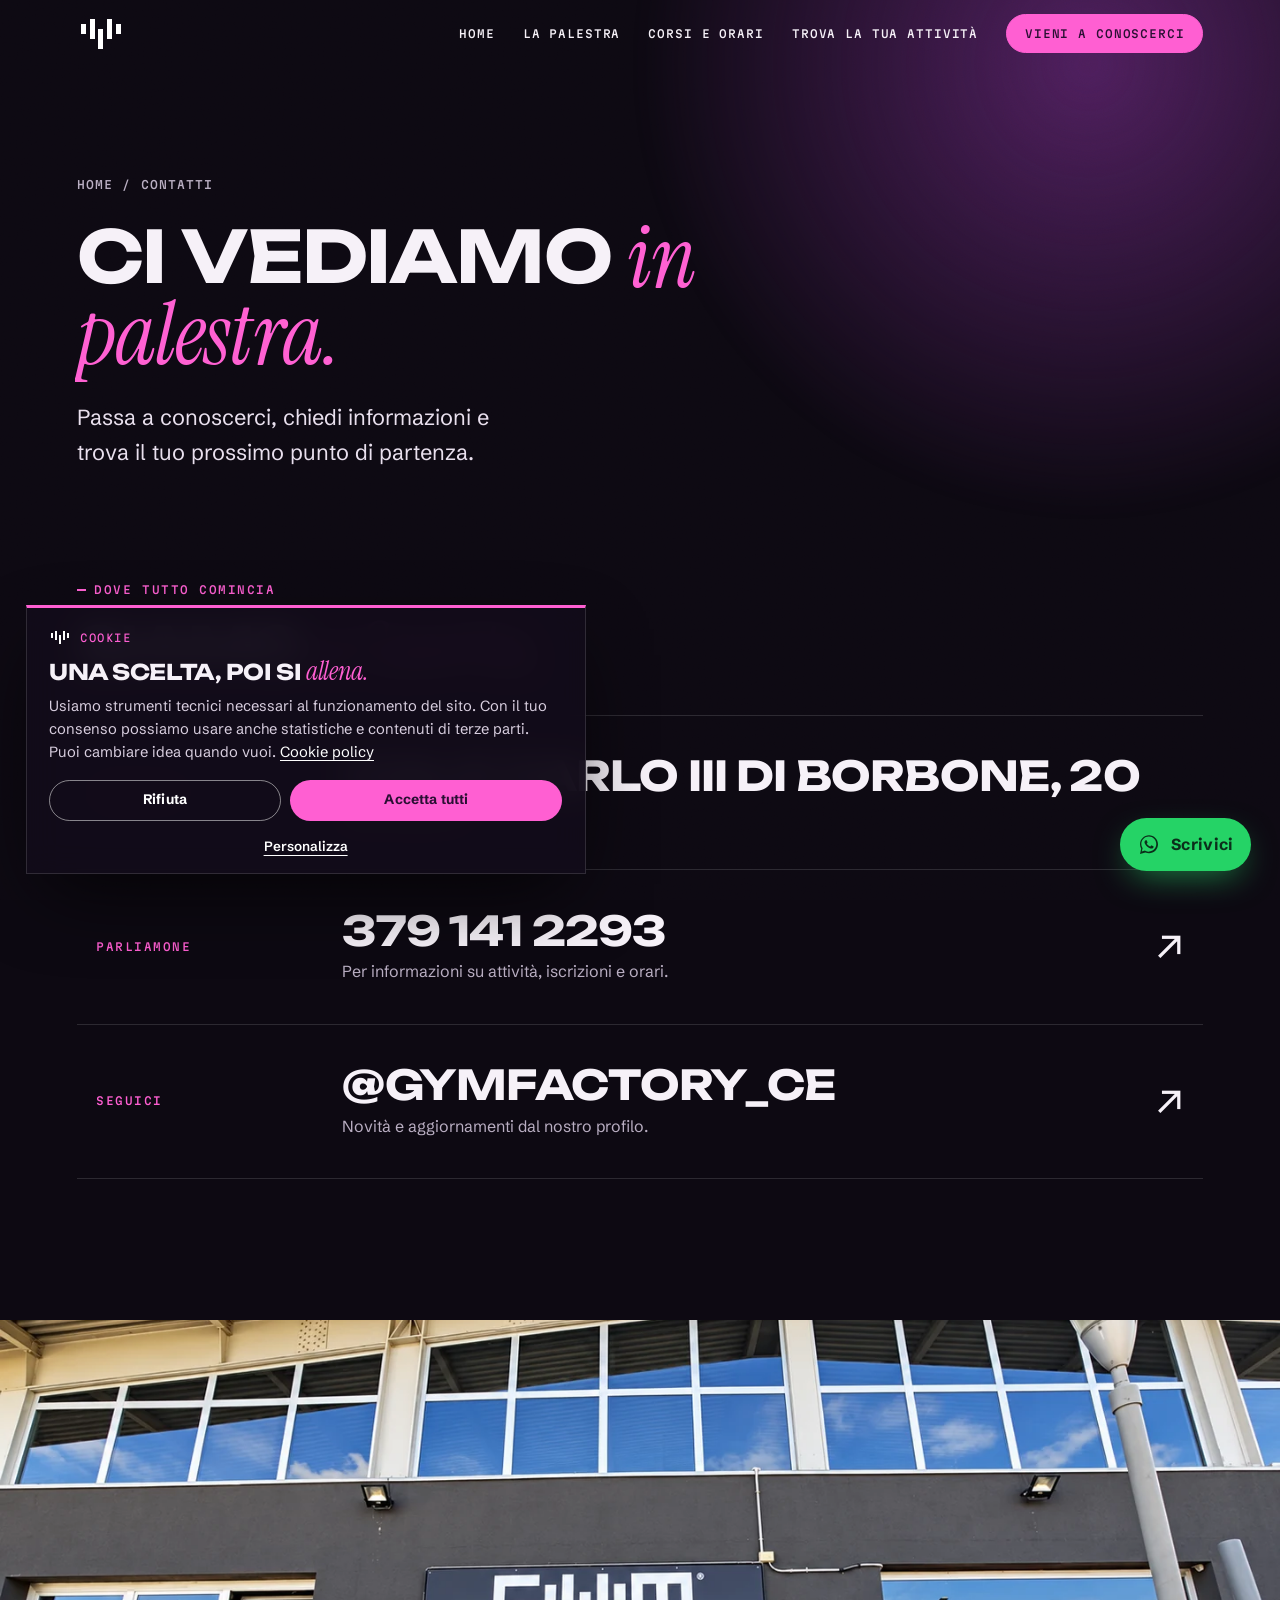
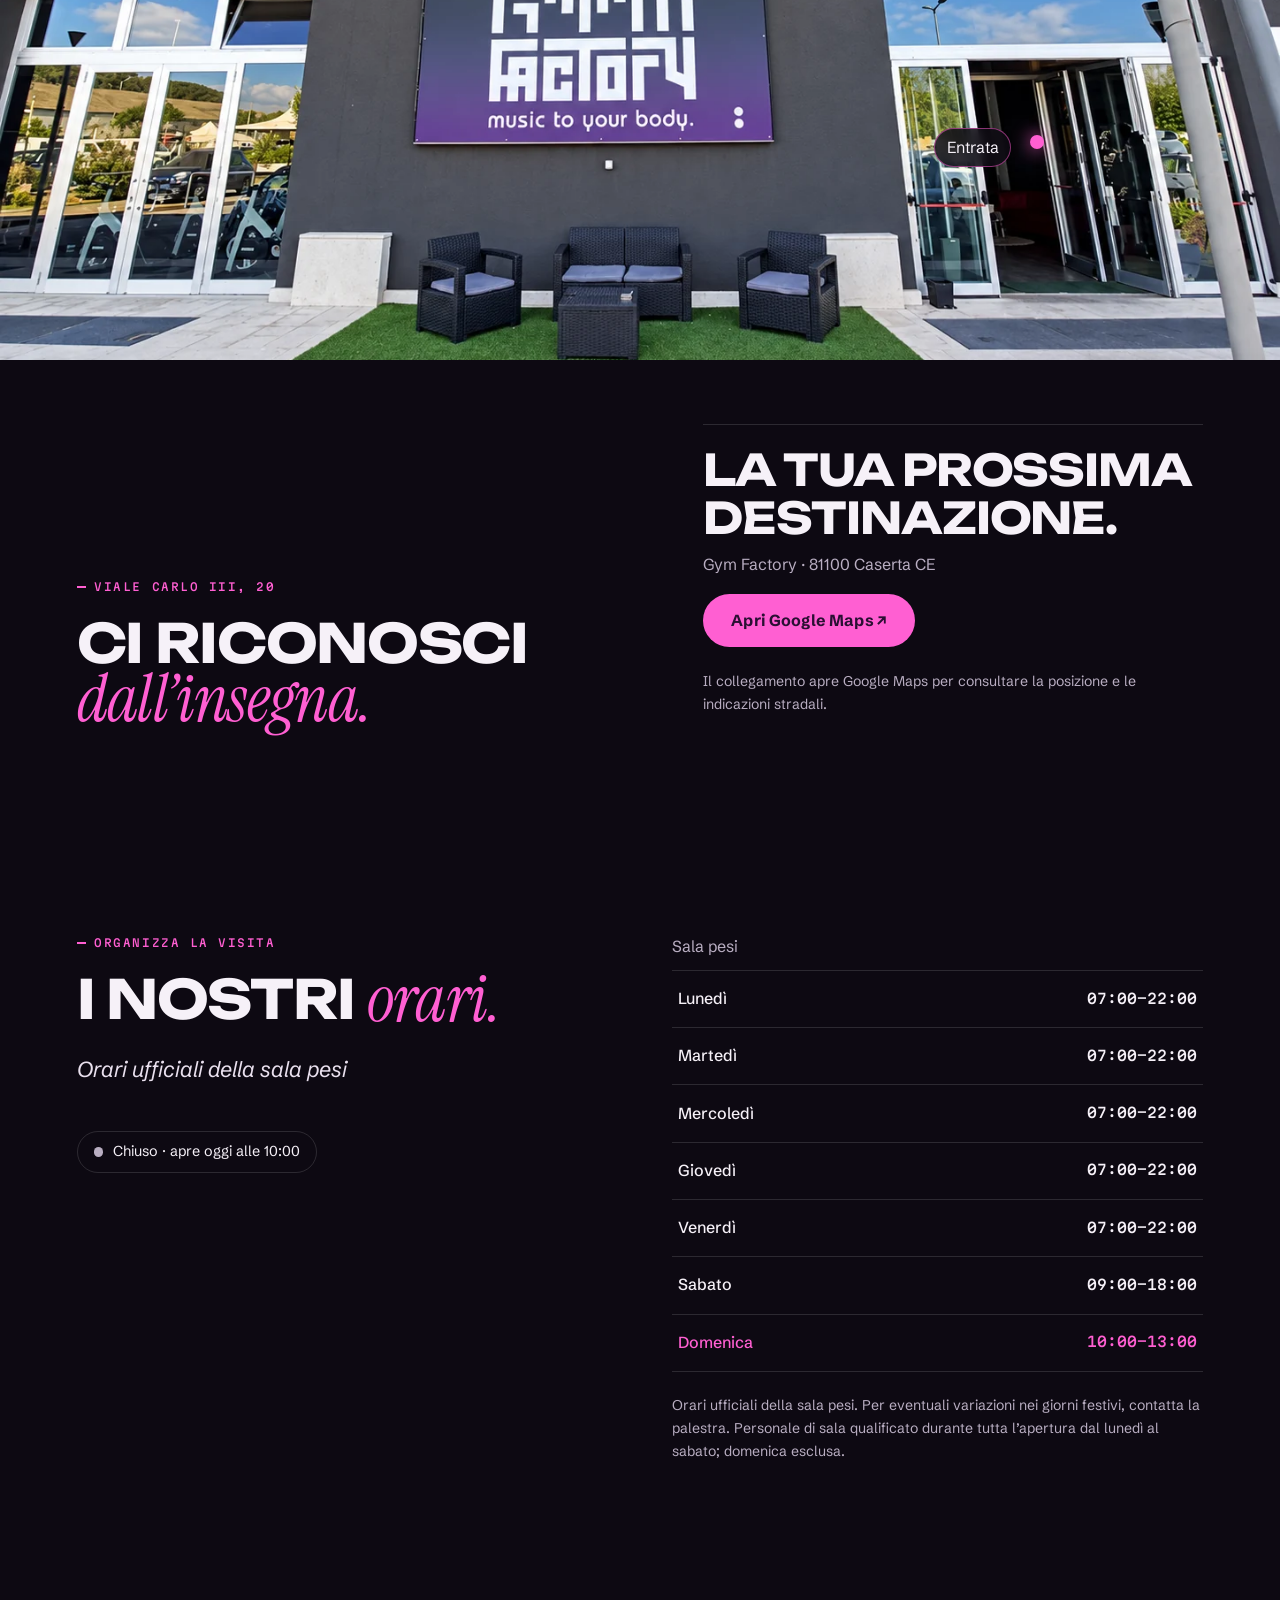
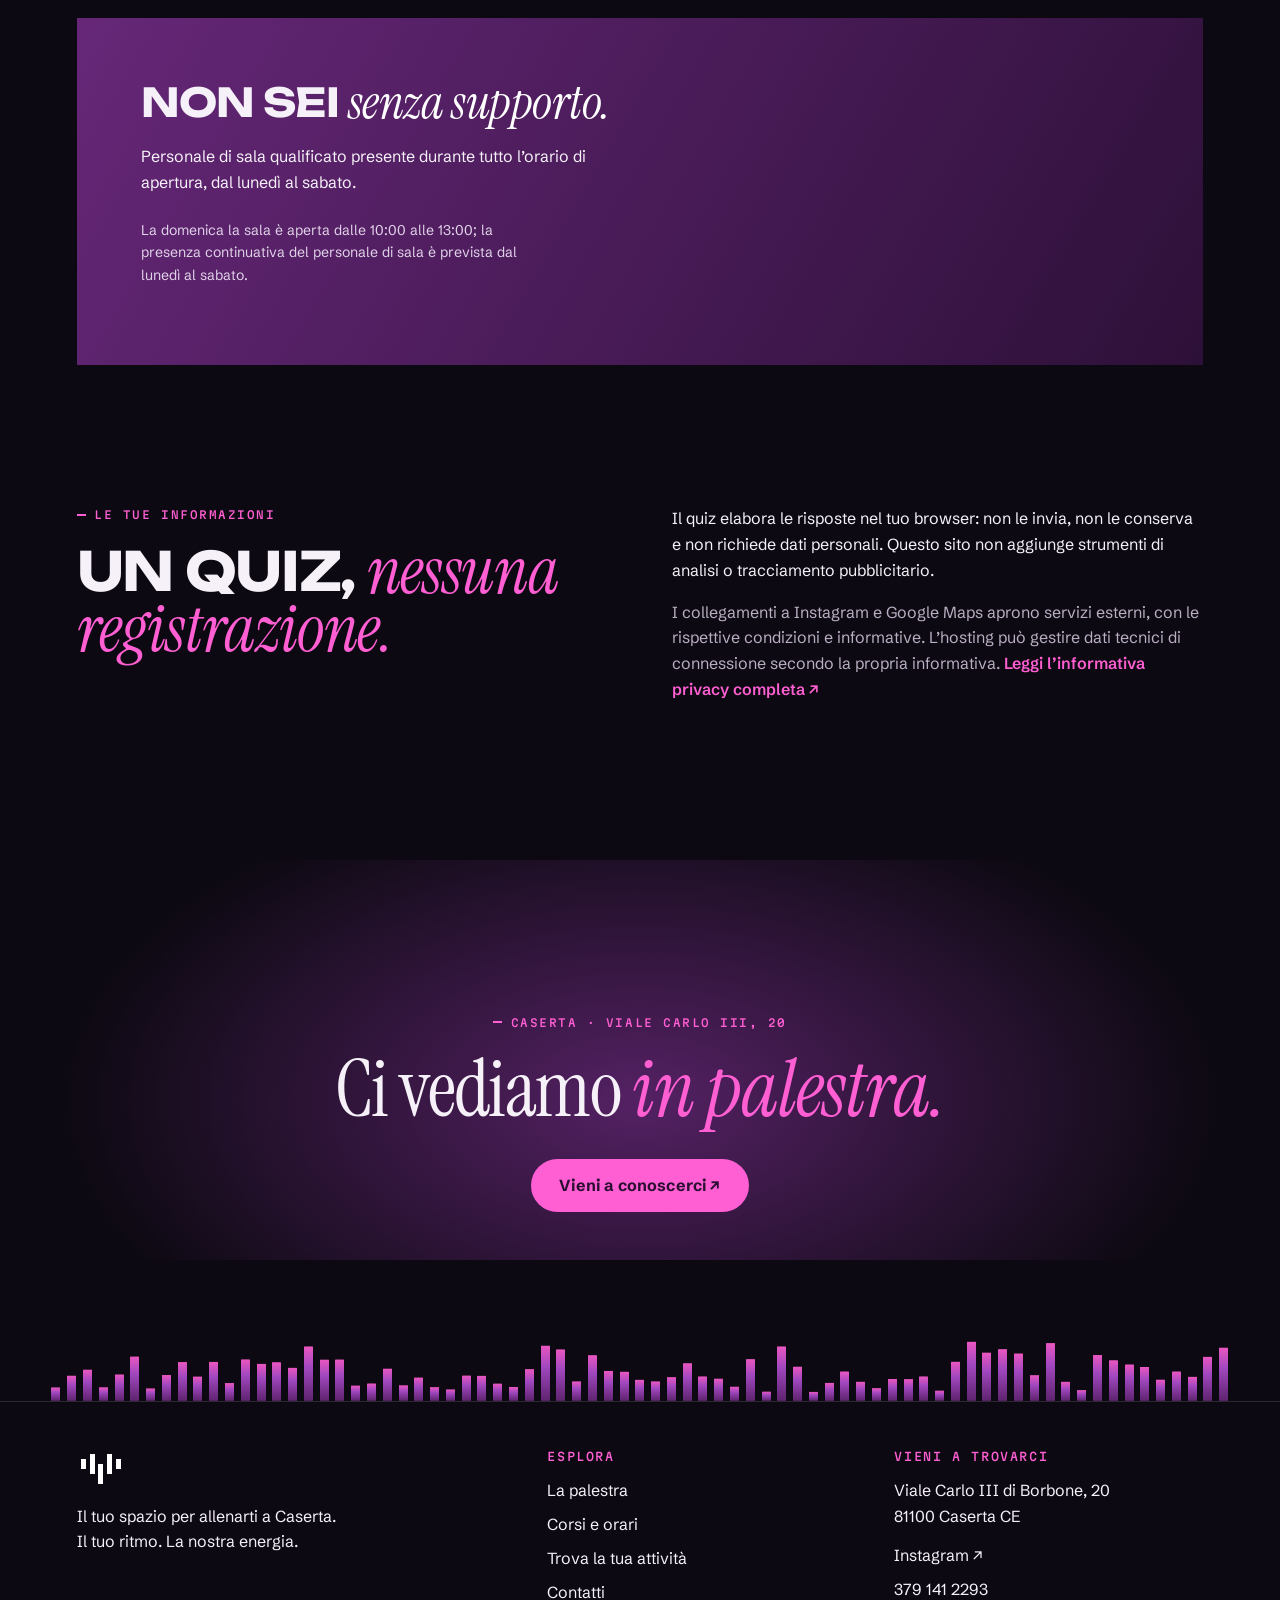
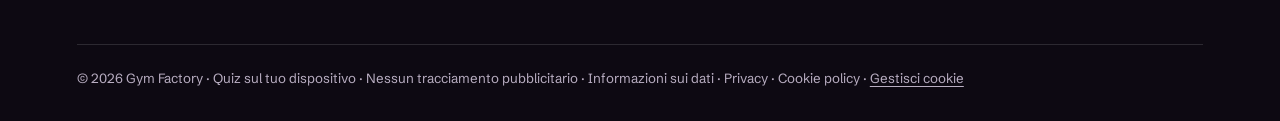
==== commit f1399ac0: "Add files via upload" ====
--- a/contatti.html
+++ b/contatti.html
@@ -19,7 +19,7 @@
 <link href="https://fonts.googleapis.com/css2?family=Unbounded:wght@500;700;800&family=Schibsted+Grotesk:wght@400;500;600;700&family=Instrument+Serif:ital@0;1&family=Martian+Mono:wght@400;500&display=swap" rel="stylesheet">
 <script>document.documentElement.classList.add('gfw-js')</script>
 <link rel="stylesheet" href="assets/css/gf.css">
-<link rel="stylesheet" href="gym-wow-v10.css">
+<link rel="stylesheet" href="gym-wow-v12.css">
 </head>
 <body>
 <a class="skip" href="#contenuto">Vai al contenuto</a>
@@ -47,7 +47,7 @@
 
 <section class="gfw-facade" aria-label="La facciata di Gym Factory">
   <div class="gfw-facade__media">
-    <img src="assets/images/gym/gf-ingresso.webp" alt="La facciata di Gym Factory con l’insegna e l’ingresso" loading="lazy" width="1928" height="1080">
+    <img src="foto-ingresso.webp" alt="La facciata di Gym Factory con l’insegna e l’ingresso" loading="lazy" width="1448" height="1086">
     <div class="gfw-pin" aria-hidden="true"><span></span><em>Entrata</em></div>
   </div>
   <div class="gfw-facade__copy">
@@ -100,7 +100,7 @@
 </main>
 <section class="gf-cta">
   <p class="gf-eyebrow" style="justify-content:center">Caserta · Viale Carlo III, 20</p>
-  <h2>Ci vediamo in palestra.</h2>
+  <h2>Ci vediamo <em>in palestra.</em></h2>
   <a class="gf-btn gf-btn--solid" href="contatti.html">Vieni a conoscerci ↗</a>
 </section>
 <footer class="gf-footer">
--- a/gym-wow-v12.css
+++ b/gym-wow-v12.css
@@ -0,0 +1,460 @@
+/* ==========================================================================
+   Gym Factory · gym-wow.css
+   Animazioni + componenti per le foto reali. Nessuna dipendenza.
+   Eredita font e colori del sito; usa solo variabili --gfw-* qui sotto.
+   ========================================================================== */
+:root{
+  --gfw-violet:#662778;
+  --gfw-violet-hi:#b04fd1;
+  --gfw-pink:#ff5fd2;
+  --gfw-ink:#0d0912;
+  --gfw-paper:#f6f1f8;
+  --gfw-ease:cubic-bezier(.2,.8,.2,1);
+  --gfw-ease-in:cubic-bezier(.6,0,.9,.4);
+}
+
+/* ---------- 0. Protezione anti-flash (il JS toglie il velo) ---------- */
+.gfw-js:not(.gfw-ready) main :is(h1,h2){visibility:hidden}
+
+/* ---------- 1. Transizione tra pagine (Chrome/Edge/Safari recenti) ---------- */
+@view-transition{navigation:auto}
+::view-transition-old(root){animation:gfw-page-out .38s var(--gfw-ease-in) both}
+::view-transition-new(root){animation:gfw-page-in .7s var(--gfw-ease) both}
+@keyframes gfw-page-out{to{opacity:.0;transform:scale(.985);filter:blur(6px)}}
+@keyframes gfw-page-in{from{clip-path:inset(0 0 100% 0)}to{clip-path:inset(0 0 0 0)}}
+
+/* ---------- 2. Barra di avanzamento + riflettore che segue il mouse ---------- */
+.gfw-progress{position:fixed;inset:0 0 auto 0;height:3px;z-index:9999;pointer-events:none;
+  background:linear-gradient(90deg,var(--gfw-violet),var(--gfw-pink));
+  transform-origin:0 50%;transform:scaleX(var(--p,0));box-shadow:0 0 14px var(--gfw-violet-hi)}
+.gfw-spot{position:fixed;inset:0;z-index:2;pointer-events:none;opacity:0;transition:opacity .6s;
+  background:radial-gradient(520px circle at var(--sx,50%) var(--sy,50%),rgba(176,79,209,.13),transparent 62%)}
+.gfw-spot.is-on{opacity:1}
+
+/* ---------- 3. Titoli: parola per parola, da una maschera ---------- */
+.gfw-split .gfw-w{display:inline-block;overflow:hidden;vertical-align:top;padding:.04em .02em .16em;margin:-.04em -.02em -.16em}
+.gfw-split .gfw-w>span{display:inline-block;transform:translateY(112%) rotate(5deg);transform-origin:0 100%;
+  transition:transform 1s var(--gfw-ease) calc(var(--i,0)*70ms + var(--d,0ms))}
+.gfw-split.is-in .gfw-w>span{transform:none}
+
+/* ---------- 4. Immagini: sipario + zoom che si assesta ---------- */
+.gfw-img{clip-path:inset(0 0 100% 0);transform:scale(1.14);
+  transition:clip-path 1.2s var(--gfw-ease),transform 1.6s var(--gfw-ease)}
+.gfw-img.is-in{clip-path:inset(0 0 0 0);transform:scale(1)}
+img[data-gfw-parallax]{will-change:transform;transform-origin:50% 40%}
+
+/* ---------- 5. Card: inclinazione 3D + riflesso di luce ---------- */
+.gfw-tilt{transform-style:preserve-3d;transition:transform .5s var(--gfw-ease),box-shadow .5s;will-change:transform;position:relative}
+.gfw-tilt.is-hover{transition:transform .08s linear,box-shadow .5s;box-shadow:0 30px 60px -28px rgba(102,39,120,.55)}
+.gfw-tilt::after{content:"";position:absolute;inset:0;border-radius:inherit;pointer-events:none;opacity:0;transition:opacity .4s;
+  background:radial-gradient(380px circle at var(--gx,50%) var(--gy,50%),rgba(255,255,255,.22),transparent 55%);mix-blend-mode:overlay}
+.gfw-tilt.is-hover::after{opacity:1}
+.gfw-magnetic{will-change:transform;transition:transform .45s var(--gfw-ease)}
+.gfw-magnetic.is-hover{transition:transform .12s linear}
+
+/* ---------- 6. Equalizzatore: la firma del brand (music to your body) ---------- */
+.gfw-eq{--amp:0;display:flex;align-items:flex-end;justify-content:center;gap:clamp(3px,.5vw,7px);
+  height:clamp(70px,11vw,150px);padding:0 4vw;overflow:hidden;pointer-events:none}
+.gfw-eq i{flex:1 1 0;max-width:16px;height:100%;border-radius:1px;transform-origin:50% 100%;
+  background:linear-gradient(to top,var(--gfw-violet) 0%,var(--gfw-violet-hi) 62%,var(--gfw-pink) 100%);
+  transform:scaleY(var(--lo,.12));
+  animation:gfw-bar var(--t,1.4s) ease-in-out var(--dl,0s) infinite;opacity:.92}
+@keyframes gfw-bar{
+  0%,100%{transform:scaleY(var(--lo,.12))}
+  50%{transform:scaleY(calc(var(--h,.6) * (.55 + var(--amp,0) * .45)))}
+}
+
+/* ---------- 7. Scritta che scorre ---------- */
+.gfw-marquee{display:flex;overflow:hidden;white-space:nowrap;user-select:none}
+.gfw-marquee__row{display:flex;flex:none;gap:2.2rem;padding-right:2.2rem;animation:gfw-marq 28s linear infinite}
+.gfw-marquee:hover .gfw-marquee__row{animation-play-state:paused}
+@keyframes gfw-marq{to{transform:translateX(-100%)}}
+
+/* ---------- 8. TOUR: scorrimento orizzontale agganciato ---------- */
+.gfw-tour{position:relative;background:var(--gfw-ink);color:var(--gfw-paper);--gfw-h:300vh}
+.gfw-tour__sticky{position:sticky;top:0;height:100vh;height:100svh;overflow:hidden;display:flex;flex-direction:column;justify-content:center;gap:clamp(1rem,3vh,2.2rem)}
+.gfw-tour__head{padding:0 clamp(1.2rem,6vw,5rem);display:flex;justify-content:space-between;align-items:flex-end;gap:2rem;position:relative;z-index:3}
+.gfw-tour__title{font-size:clamp(2rem,5.4vw,4.6rem);line-height:.98;margin:0;letter-spacing:-.02em;max-width:14ch}
+.gfw-tour__count{font-variant-numeric:tabular-nums;font-size:clamp(1rem,1.6vw,1.3rem);opacity:.85;white-space:nowrap}
+.gfw-tour__count b{font-size:1.8em;font-weight:700;color:var(--gfw-pink)}
+.gfw-tour__track{display:flex;gap:clamp(1rem,2.4vw,2.4rem);padding:0 clamp(1.2rem,8vw,7rem);width:max-content;will-change:transform}
+.gfw-tour__item{margin:0;position:relative;flex:none;height:clamp(300px,58vh,640px);aspect-ratio:var(--ar,4/5);border-radius:6px;overflow:hidden;cursor:zoom-in;
+  background:#1b1322;opacity:var(--o,1);transition:opacity .3s}
+.gfw-tour__item img{width:112%;max-width:none;height:100%;object-fit:cover;display:block;transform:translateX(var(--ix,0%)) scale(var(--sc,1));will-change:transform}
+.gfw-tour__item figcaption{position:absolute;left:0;right:0;bottom:0;padding:3.2rem 1.2rem 1.1rem;font-size:clamp(.95rem,1.3vw,1.1rem);line-height:1.25;
+  background:linear-gradient(to top,rgba(10,6,14,.88),transparent);transform:translateY(calc((1 - var(--f,1)) * 70%));opacity:var(--f,1)}
+.gfw-tour__bar{margin:0 clamp(1.2rem,6vw,5rem);height:2px;background:rgba(255,255,255,.16);position:relative;z-index:3}
+.gfw-tour__bar i{position:absolute;inset:0;background:linear-gradient(90deg,var(--gfw-violet-hi),var(--gfw-pink));transform-origin:0 50%;transform:scaleX(var(--tp,0))}
+.gfw-tour__hint{position:absolute;right:clamp(1.2rem,6vw,5rem);bottom:calc(clamp(1rem,3vh,2.2rem) - .1rem);font-size:.85rem;opacity:.6;transition:opacity .4s}
+.gfw-tour.is-moving .gfw-tour__hint{opacity:0}
+
+/* ---------- 9. BENTO: griglia di foto per "La palestra" ---------- */
+.gfw-bento{display:grid;gap:clamp(.6rem,1.4vw,1.2rem);padding:clamp(1.2rem,6vw,5rem);
+  grid-template-columns:repeat(12,1fr);grid-auto-rows:clamp(110px,15vw,210px)}
+.gfw-bento figure{margin:0;position:relative;overflow:hidden;border-radius:6px;cursor:zoom-in;background:#1b1322}
+.gfw-bento img{width:100%;height:100%;object-fit:cover;display:block;transition:transform 1.4s var(--gfw-ease),filter .6s}
+.gfw-bento figure:hover img{transform:scale(1.07)}
+.gfw-bento figcaption{position:absolute;inset:auto 0 0 0;padding:2.4rem 1rem .9rem;color:#fff;font-size:clamp(.9rem,1.2vw,1.05rem);
+  background:linear-gradient(to top,rgba(10,6,14,.85),transparent);transform:translateY(60%);opacity:0;transition:transform .6s var(--gfw-ease),opacity .5s}
+.gfw-bento figure:hover figcaption,.gfw-bento figure:focus-visible figcaption{transform:none;opacity:1}
+.gfw-bento .b1{grid-column:1/8;grid-row:1/4}
+.gfw-bento .b2{grid-column:8/13;grid-row:1/3}
+.gfw-bento .b3{grid-column:8/13;grid-row:3/5}
+.gfw-bento .b4{grid-column:1/5;grid-row:4/7}
+.gfw-bento .b5{grid-column:5/8;grid-row:4/7}
+.gfw-bento .b6{grid-column:8/13;grid-row:5/7}
+@media (max-width:760px){
+  .gfw-bento{grid-template-columns:1fr 1fr;grid-auto-rows:42vw}
+  .gfw-bento figure{grid-column:auto!important;grid-row:auto!important}
+  .gfw-bento .b1{grid-column:1/3!important;grid-row:span 2!important}
+  .gfw-bento figcaption{transform:none;opacity:1}
+}
+
+/* ---------- 10. FACCIATA: l'ingresso si apre a cerchio ---------- */
+.gfw-facade{position:relative;overflow:hidden;background:var(--gfw-ink);color:var(--gfw-paper)}
+.gfw-facade__media{position:relative;clip-path:circle(0% at 56% 62%);transition:clip-path 1.8s var(--gfw-ease)}
+.gfw-facade.is-in .gfw-facade__media{clip-path:circle(150% at 56% 62%)}
+.gfw-facade__media img{display:block;width:100%;height:auto;max-height:86vh;object-fit:cover;transform:scale(1.12);transition:transform 2.6s var(--gfw-ease)}
+.gfw-facade.is-in .gfw-facade__media img{transform:scale(1)}
+.gfw-pin{position:absolute;left:56%;top:61%;width:0;height:0;pointer-events:none}
+.gfw-pin::before,.gfw-pin::after{content:"";position:absolute;left:-26px;top:-26px;width:52px;height:52px;border-radius:50%;border:2px solid var(--gfw-pink);
+  animation:gfw-ping 2.6s var(--gfw-ease) infinite;opacity:0}
+.gfw-pin::after{animation-delay:1.3s}
+.gfw-pin span{position:absolute;left:-7px;top:-7px;width:14px;height:14px;border-radius:50%;background:var(--gfw-pink);box-shadow:0 0 18px var(--gfw-pink)}
+@keyframes gfw-ping{0%{transform:scale(.3);opacity:.9}100%{transform:scale(2.2);opacity:0}}
+.gfw-pin em{position:absolute;left:26px;top:-14px;white-space:nowrap;font-style:normal;font-size:clamp(.8rem,1.3vw,1rem);padding:.35rem .7rem;border-radius:99px;
+  background:rgba(13,9,18,.82);backdrop-filter:blur(6px);border:1px solid rgba(255,95,210,.5)}
+.gfw-facade__copy{padding:clamp(1.4rem,5vw,4rem);display:grid;gap:.6rem;max-width:62ch}
+
+/* ---------- 11. Lightbox ---------- */
+.gfw-lb{border:0;padding:0;background:transparent;max-width:100vw;max-height:100vh;width:100vw;height:100vh;color:#fff;overflow:hidden}
+.gfw-lb::backdrop{background:rgba(9,5,13,.92);backdrop-filter:blur(10px)}
+.gfw-lb__in{width:100%;height:100%;display:grid;place-items:center;align-content:center;gap:1rem;padding:3vh 3vw;cursor:zoom-out}
+.gfw-lb img{max-width:94vw;max-height:80vh;border-radius:6px;box-shadow:0 40px 120px -20px #000}
+.gfw-lb p{margin:0;font-size:1.05rem;text-align:center;max-width:60ch}
+.gfw-lb button{position:absolute;top:1.2rem;right:1.4rem;border:1px solid rgba(255,255,255,.4);background:rgba(0,0,0,.35);color:#fff;border-radius:99px;padding:.55rem 1rem;font:inherit;cursor:pointer}
+.gfw-lb button:focus-visible,.gfw-tour__item:focus-visible,.gfw-bento figure:focus-visible{outline:2px solid var(--gfw-pink);outline-offset:3px}
+
+/* ---------- Accessibilità: niente movimento se non lo vuoi ---------- */
+@media (prefers-reduced-motion:reduce){
+  @view-transition{navigation:none}
+  .gfw-split .gfw-w>span,.gfw-img,.gfw-facade__media,.gfw-facade__media img{transition:none!important;transform:none!important;clip-path:none!important}
+  .gfw-eq i,.gfw-marquee__row,.gfw-pin::before,.gfw-pin::after{animation:none!important}
+  .gfw-eq i{transform:scaleY(.5)}
+  .gfw-tour{--gfw-h:auto}
+  .gfw-tour__sticky{position:static;height:auto;padding:4rem 0}
+  .gfw-tour__track{overflow-x:auto;width:auto;scroll-snap-type:x mandatory}
+  .gfw-tour__item{scroll-snap-align:center}
+}
+
+/* ==========================================================================
+   GFX · nuovo linguaggio visivo: niente card, niente caselle.
+   Pannelli che si aprono, righe tipografiche, calendario a linee.
+   ========================================================================== */
+
+/* equalizzatore mosso dal JS (iPhone incluso): niente animazione CSS */
+.gfw-eq.is-js i{animation:none;will-change:transform}
+
+/* ---------- Corsi: pannelli a tutta altezza che si aprono ---------- */
+.gfx-panels{display:flex;gap:clamp(.4rem,.8vw,.8rem);height:clamp(540px,80vh,780px);margin-top:2.6rem}
+.gfx-panel{position:relative;flex:1 1 0;min-width:0;overflow:hidden;isolation:isolate;display:flex;align-items:flex-end;background:var(--ink3);color:#fff;
+  transition:flex-grow .9s var(--gfw-ease),clip-path 1.1s var(--gfw-ease) calc(var(--i,0)*130ms)}
+.gfw-js .gfx-panels:not(.is-in) .gfx-panel{clip-path:inset(100% 0 0 0)}
+.gfw-js .gfx-panels.is-in .gfx-panel{clip-path:inset(0 0 0 0)}
+/* rete di sicurezza: se per qualsiasi motivo lo script non li rivela, dopo 3 secondi compaiono comunque */
+@keyframes gfx-show{to{clip-path:inset(0 0 0 0)}}
+.gfw-js .gfx-panel{animation:gfx-show .01s 3s both}
+.gfx-panel>img{position:absolute;inset:0;width:100%;height:100%;max-width:none;object-fit:cover;z-index:-2;
+  transform:scale(1.08);filter:saturate(.75) brightness(.72);transition:transform 1.8s var(--gfw-ease),filter .9s}
+.gfx-panel::after{content:"";position:absolute;inset:0;z-index:-1;
+  background:linear-gradient(to top,rgba(13,9,18,.96) 6%,rgba(13,9,18,.38) 52%,rgba(102,39,120,.28));transition:opacity .8s}
+.gfx-panel__n{position:absolute;top:.4rem;left:1rem;font-family:var(--f-display);font-weight:800;font-size:clamp(4.2rem,8.5vw,8rem);line-height:1;
+  color:transparent;-webkit-text-stroke:1.5px rgba(255,255,255,.85);transition:-webkit-text-stroke-color .6s,transform .9s var(--gfw-ease)}
+.gfx-panel__txt{width:100%;padding:clamp(1.1rem,2.2vw,2rem);display:grid;gap:.5rem;transition:opacity .6s}
+.gfx-panel h3{font-size:clamp(2rem,3.4vw,3.2rem)}
+.gfx-panel .gf-hours{margin:0}
+.gfx-panel__more{display:grid;gap:.9rem;max-height:0;opacity:0;overflow:hidden;transition:max-height .9s var(--gfw-ease),opacity .6s}
+.gfx-panel__more p{margin:0;color:#e9e0ee;max-width:42ch}
+.gfx-panel__more .gf-link{justify-self:start}
+@media (min-width:901px) and (hover:hover){
+  .gfx-panels:not(:hover):not(:focus-within) .gfx-panel:first-child,
+  .gfx-panel:hover,.gfx-panel:focus-within{flex-grow:2.7}
+  .gfx-panels:not(:hover):not(:focus-within) .gfx-panel:first-child>img,
+  .gfx-panel:hover>img,.gfx-panel:focus-within>img{transform:scale(1);filter:none}
+  .gfx-panels:not(:hover):not(:focus-within) .gfx-panel:first-child .gfx-panel__more,
+  .gfx-panel:hover .gfx-panel__more,.gfx-panel:focus-within .gfx-panel__more{max-height:18rem;opacity:1;transition-delay:.2s}
+  .gfx-panels:not(:hover):not(:focus-within) .gfx-panel:first-child .gfx-panel__n,
+  .gfx-panel:hover .gfx-panel__n,.gfx-panel:focus-within .gfx-panel__n{-webkit-text-stroke-color:var(--gfw-pink);transform:translateY(.3rem)}
+  .gfx-panels:hover .gfx-panel:not(:hover) .gfx-panel__txt{opacity:.6}
+}
+@media (max-width:900px),(hover:none){
+  .gfx-panels{flex-direction:column;height:auto}
+  .gfx-panel{flex:none;min-height:min(76svh,540px)}
+  .gfx-panel>img{filter:none}
+  .gfx-panel__more{max-height:none;opacity:1}
+}
+
+/* ---------- Contatti: righe giganti cliccabili ---------- */
+.gfx-lines{margin-top:2.4rem;border-top:1px solid var(--line)}
+.gfx-line{position:relative;display:grid;grid-template-columns:minmax(7.5rem,13rem) 1fr auto;align-items:center;gap:.5rem clamp(1rem,3vw,3rem);
+  padding:clamp(1.4rem,3vw,2.4rem) clamp(.6rem,1.6vw,1.2rem);border-bottom:1px solid var(--line);color:inherit;text-decoration:none;overflow:hidden;isolation:isolate}
+.gfx-line::before{content:"";position:absolute;inset:0;z-index:-1;background:var(--gfw-pink);transform:scaleY(0);transform-origin:50% 100%;transition:transform .6s var(--gfw-ease)}
+a.gfx-line:hover::before,a.gfx-line:focus-visible::before{transform:scaleY(1)}
+a.gfx-line:hover,a.gfx-line:focus-visible{color:#2a0f33}
+.gfx-line__k{font-size:.8rem;letter-spacing:.2em;text-transform:uppercase;font-weight:600;color:var(--gfw-pink);transition:color .4s}
+a.gfx-line:hover .gfx-line__k{color:#2a0f33}
+.gfx-line__body{display:grid;gap:.4rem}
+.gfx-line__v{font-family:var(--f-display);font-weight:800;text-transform:uppercase;line-height:.95;font-size:clamp(2rem,5.6vw,4.8rem);transition:transform .6s var(--gfw-ease)}
+a.gfx-line:hover .gfx-line__v{transform:translateX(.6rem)}
+.gfx-line__s{font-size:1rem;color:var(--mute);transition:color .4s}
+a.gfx-line:hover .gfx-line__s{color:#4a1d58}
+.gfx-line__go{font-style:normal;font-size:clamp(1.8rem,3.4vw,3rem);line-height:1;transition:transform .6s var(--gfw-ease)}
+a.gfx-line:hover .gfx-line__go{transform:translate(.4rem,-.4rem)}
+@media (max-width:760px){.gfx-line{grid-template-columns:1fr auto}.gfx-line__k{grid-column:1/-1}}
+
+/* ---------- Calendario: giorni come righe, orari come tag ---------- */
+.gf-cal{display:block;border-top:1px solid var(--line)}
+.gf-day{display:flex;flex-wrap:wrap;align-items:center;gap:.5rem .6rem;min-height:0;background:none;border:0;border-bottom:1px solid var(--line);border-radius:0;padding:clamp(1rem,2vw,1.5rem) .4rem}
+.gf-day h3{flex:0 0 clamp(8rem,16vw,13rem);font-size:clamp(1.8rem,3.4vw,3rem);margin:0}
+.gf-day p{flex:1 1 14rem;margin:0}
+.gf-day.is-today{box-shadow:none;border-bottom-color:var(--gfw-pink)}
+.gf-day.is-today h3{color:var(--gfw-pink)}
+.gf-slot{display:inline-flex;align-items:baseline;gap:.6rem;margin:0;padding:.5rem 1.1rem;border:1px solid var(--line);border-radius:99px;background:none}
+.gf-slot:hover{background:rgba(255,95,210,.18);border-color:var(--gfw-pink)}
+.gf-slot.is-next{background:var(--gfw-pink);border-color:var(--gfw-pink)}
+@media (max-width:700px){.gf-day h3{flex-basis:100%}}
+
+/* ---------- Quiz: opzioni come righe grandi ---------- */
+.gf-quiz{background:none;border:0;border-radius:0;border-top:1px solid var(--line);padding:clamp(1.4rem,4vw,3rem) 0 0}
+.gf-opts{grid-template-columns:1fr;gap:0;border-top:1px solid var(--line)}
+.gf-opt{position:relative;display:block;width:100%;background:none;border:0;border-bottom:1px solid var(--line);border-radius:0;padding:1.3rem 3rem 1.3rem .4rem;
+  font-family:var(--f-display);font-weight:800;text-transform:uppercase;font-size:clamp(1.5rem,3.2vw,2.4rem);line-height:1.05;
+  transition:padding .5s var(--gfw-ease),color .3s}
+.gf-opt::after{content:"→";position:absolute;right:.6rem;top:50%;transform:translate(-12px,-50%);opacity:0;color:var(--gfw-pink);transition:opacity .4s,transform .5s var(--gfw-ease)}
+.gf-opt:hover{transform:none;color:var(--gfw-pink);padding-left:1.4rem;border-color:var(--line)}
+.gf-opt:hover::after,.gf-opt.is-picked::after{opacity:1;transform:translate(0,-50%)}
+.gf-opt.is-picked{background:none;color:var(--gfw-pink);border-color:var(--gfw-pink);padding-left:1.4rem}
+.gf-opt small{font-family:var(--f-body);font-weight:400;text-transform:none;font-size:.98rem;color:var(--paper);opacity:.75;margin-top:.35rem}
+
+/* ---------- Dettagli: meno scatole, più linee ---------- */
+.gf-next,.gf-presence{border-radius:0}
+.gf-next__digits div{background:none;border:0;border-left:1px solid rgba(255,255,255,.28);border-radius:0;padding:.4rem .4rem .4rem 1rem;text-align:left}
+.gf-map{border:0;border-radius:0;background:none;padding:1.4rem 0 0;border-top:1px solid var(--line)}
+.gf-points li{transition:padding .6s var(--gfw-ease)}
+.gf-points li:hover{padding-left:.9rem}
+.gf-points .n{transition:color .4s}
+.gf-points li:hover .n{color:var(--gfw-pink)}
+
+@media (prefers-reduced-motion:reduce){
+  .gfw-js .gfx-panel{clip-path:none!important;animation:none!important}
+  .gfx-panel,.gfx-panel>img,.gfx-panel__more,.gfx-line::before{transition:none!important}
+}
+
+/* ---------- HERO senza foto: l'equalizzatore è il protagonista ---------- */
+.hero--eq{background:
+  radial-gradient(62vw 52vw at 82% 12%,rgba(102,39,120,.7),transparent 70%),
+  radial-gradient(42vw 42vw at 8% 96%,rgba(255,95,210,.16),transparent 70%),var(--ink)}
+.hero--eq::after{background:linear-gradient(to top,rgba(13,9,18,.55) 0%,transparent 45%)}
+.hero__eq{position:absolute;inset:auto 0 0 0;height:74%;z-index:-2;display:flex;align-items:flex-end;opacity:.62;pointer-events:none;
+  -webkit-mask-image:linear-gradient(to top,#000 40%,transparent 100%);mask-image:linear-gradient(to top,#000 40%,transparent 100%)}
+.gfw-eq--hero{width:100%;height:100%;gap:clamp(4px,.9vw,14px);padding:0 1.5vw}
+.gfw-eq--hero i{max-width:40px;border-radius:2px}
+
+/* ---------- Pulsante WhatsApp ---------- */
+.gfx-wa{position:fixed;right:clamp(.9rem,2.4vw,1.8rem);bottom:clamp(.9rem,2.4vw,1.8rem);z-index:90;display:inline-flex;align-items:center;gap:.6rem;
+  background:#25d366;color:#0b2e1a;border-radius:99px;padding:.85rem 1.1rem;font-weight:700;text-decoration:none;letter-spacing:.02em;
+  box-shadow:0 12px 34px -10px rgba(37,211,102,.65);transition:transform .4s var(--gfw-ease),box-shadow .4s}
+.gfx-wa:hover{transform:translateY(-3px) scale(1.03)}
+.gfx-wa svg{width:1.5rem;height:1.5rem;flex:none}
+@media (max-width:600px){.gfx-wa span{display:none}.gfx-wa{padding:.9rem}}
+
+/* ---------- Foto orizzontale (Pilates): riempie tutto il pannello, inquadrata sul viso e sul busto ---------- */
+.gfx-panel--left>img{object-position:12% 50%}
+.gf-row__img.is-left .gf-zoom img{object-position:12% 50%}
+
+/* ---------- Trattino dell'etichetta più corto ---------- */
+.gf-eyebrow{gap:.55rem}
+.gf-eyebrow::before{width:.55rem}
+
+/* ---------- "Si parte da te": gradini che salgono come le barre dell'equalizzatore ---------- */
+.gfx-path__head{display:grid;gap:1.2rem;justify-items:start;max-width:64rem}
+.gfx-path__head .gf-lead{margin:.6rem 0 .4rem;max-width:46ch}
+.gfx-steps{list-style:none;margin:clamp(3rem,7vw,6rem) 0 0;padding:0;display:grid;grid-template-columns:repeat(3,1fr);align-items:end;gap:clamp(.5rem,1vw,1rem)}
+.gfx-step{position:relative;isolation:isolate;overflow:hidden;display:grid;align-content:start;gap:.8rem;
+  padding:clamp(1.4rem,2.4vw,2.2rem);border-top:3px solid var(--gfw-pink);
+  background:linear-gradient(to bottom,rgba(176,79,209,.34),rgba(102,39,120,.08) 70%,transparent);
+  transition:opacity .9s var(--gfw-ease) calc(var(--i,0)*140ms),transform .9s var(--gfw-ease) calc(var(--i,0)*140ms),translate .6s var(--gfw-ease),background .6s}
+.gfx-step:nth-child(1){min-height:clamp(20rem,28vw,26rem)}
+.gfx-step:nth-child(2){min-height:clamp(25rem,35vw,32rem)}
+.gfx-step:nth-child(3){min-height:clamp(30rem,42vw,38rem)}
+.gfx-step h3{font-size:clamp(1.7rem,2.7vw,2.7rem);line-height:1}
+.gfx-step p{margin:0;color:#d9cfe0;max-width:34ch}
+.gfx-step__n{position:absolute;right:-.02em;bottom:-.14em;z-index:-1;font-family:var(--f-display);font-weight:800;font-size:clamp(9rem,17vw,16rem);line-height:.8;
+  color:transparent;-webkit-text-stroke:1.5px rgba(255,95,210,.55);transition:color .6s,-webkit-text-stroke-color .6s}
+.gfx-step:hover{translate:0 -14px;background:linear-gradient(to bottom,rgba(176,79,209,.52),rgba(102,39,120,.16) 75%,transparent)}
+.gfx-step:hover .gfx-step__n{color:rgba(255,95,210,.2);-webkit-text-stroke-color:var(--gfw-pink)}
+.gfw-js .gfx-steps:not(.is-in) .gfx-step{opacity:0;transform:translateY(46px)}
+@keyframes gfx-up{to{opacity:1;transform:none}}
+.gfw-js .gfx-step{animation:gfx-up .01s 3s both}
+@media (max-width:860px){
+  .gfx-steps{grid-template-columns:1fr;align-items:stretch;gap:.6rem}
+  .gfx-step{min-height:0!important;padding-bottom:3.6rem}
+  .gfx-step:nth-child(1){width:80%}
+  .gfx-step:nth-child(2){width:90%}
+  .gfx-step__n{font-size:8rem}
+}
+@media (prefers-reduced-motion:reduce){
+  .gfw-js .gfx-steps:not(.is-in) .gfx-step{opacity:1!important;transform:none!important}
+  .gfx-step{transition:none!important;animation:none!important}
+}
+
+/* ==========================================================================
+   NUOVI FONT
+   Unbounded (titoli) · Schibsted Grotesk (testi) · Instrument Serif corsivo (parole in evidenza)
+   Martian Mono (etichette, orari, menu)
+   ========================================================================== */
+:root{
+  --f-display:"Unbounded","Arial Black",Impact,sans-serif;
+  --f-body:"Schibsted Grotesk",system-ui,-apple-system,"Segoe UI",sans-serif;
+  --f-serif:"Instrument Serif",Georgia,"Times New Roman",serif;
+  --f-mono:"Martian Mono",ui-monospace,SFMono-Regular,Menlo,Consolas,monospace;
+}
+body{font-size:clamp(1rem,1.1vw,1.08rem);line-height:1.62}
+
+/* Titoli */
+h1,h2,h3{font-weight:700;line-height:1.05;letter-spacing:-.025em;overflow-wrap:break-word}
+h1{font-size:clamp(1.7rem,5.6vw,5rem);line-height:1.02}
+.hero h1{font-size:clamp(2rem,7vw,6.4rem)}
+h2{font-size:clamp(1.8rem,4.2vw,3.8rem)}
+h3{font-size:clamp(1.1rem,1.9vw,1.65rem);line-height:1.1}
+
+/* Parole in evidenza: corsivo serif rosa, al posto del contorno */
+h1 em,h2 em{font-family:var(--f-serif);font-style:italic;font-weight:400;text-transform:none;letter-spacing:-.01em;
+  font-size:1.22em;line-height:.85;color:var(--pink);-webkit-text-stroke:0}
+.gfw-split em .gfw-w{padding-right:.12em;margin-right:-.12em}
+.gf-presence h2 em{color:#fff;-webkit-text-stroke:0!important}
+
+/* Etichette, menu, orari: monospazio */
+.gf-eyebrow,.gf-tag,.gf-crumb,.gfx-line__k,.gf-quiz__step,.gf-footer h3{font-family:var(--f-mono);font-weight:500}
+.gf-eyebrow{font-size:.68rem;letter-spacing:.14em}
+.gf-tag{font-size:.66rem;letter-spacing:.12em}
+.gf-crumb{font-size:.7rem;letter-spacing:.1em}
+.gfx-line__k{font-size:.68rem;letter-spacing:.14em}
+.gf-quiz__step{font-size:.9rem;letter-spacing:.06em}
+.gf-footer h3{font-size:.72rem;letter-spacing:.14em}
+.gf-hours b,.gf-slot b,.gf-hours-table td{font-family:var(--f-mono);font-size:.88em;font-weight:500}
+@media (min-width:961px){.gf-nav a{font-family:var(--f-mono);font-size:.68rem;letter-spacing:.08em;font-weight:500}}
+@media (max-width:960px){.gf-nav a{font-size:clamp(1.5rem,6.5vw,2.4rem);letter-spacing:-.02em;font-weight:700}}
+.gf-menu-btn,.gf-chip{font-family:var(--f-mono);font-size:.7rem;letter-spacing:.1em}
+.gf-btn{font-weight:700;letter-spacing:.01em}
+
+/* Misure ricalibrate per i nuovi caratteri (più larghi dei precedenti) */
+.hero__badge b{font-size:1.1rem}
+.gf-ticker{font-weight:700;font-size:clamp(1rem,2.1vw,1.6rem);letter-spacing:.02em}
+.gf-next__digits b{font-size:clamp(1.5rem,3.6vw,2.8rem);font-weight:700}
+.gf-big{font-weight:700;font-size:clamp(2rem,7.6vw,6.2rem);line-height:1}
+.gf-qtext{font-weight:700;font-size:clamp(1.5rem,3.6vw,3rem);line-height:1.08;max-width:22ch}
+.gf-opt{font-weight:700;font-size:clamp(1.1rem,2.1vw,1.6rem);line-height:1.1}
+.gf-res__i .n{font-size:2rem;font-weight:700}
+.gf-res__i h3{font-size:clamp(1.3rem,2.4vw,2rem)}
+.gf-steps b{font-size:1.3rem;font-weight:700}
+.gfx-panel h3{font-size:clamp(1.3rem,2.2vw,2rem)}
+.gfx-panel__n{font-weight:700;font-size:clamp(2.6rem,5vw,4.6rem)}
+.gfx-step h3{font-size:clamp(1rem,1.6vw,1.45rem)}
+.gfx-step__n{font-weight:700;font-size:clamp(5rem,10vw,9rem)}
+@media (max-width:860px){.gfx-step__n{font-size:5rem}}
+.gfx-line__v{font-weight:700;font-size:clamp(1.3rem,3.2vw,2.8rem);line-height:1.08;letter-spacing:-.02em}
+.gf-day h3{font-size:clamp(1.1rem,2vw,1.7rem)}
+.gf-card__n{font-weight:700;font-size:2.4rem}
+
+/* ---------- Pagina "La palestra": apertura senza foto, con l'equalizzatore ---------- */
+.page-hero--eq{min-height:64svh;display:grid;align-items:end}
+.page-hero--eq .page-hero__in{width:100%}
+.page-hero--eq .hero__eq{height:60%;opacity:.5}
+
+/* ---------- Contatti · "Ci riconosci dall'insegna": su schermi larghi occupa tutta la larghezza ---------- */
+@media (min-width:861px){
+  .gfw-facade__copy{width:100%;max-width:calc(var(--max) + 2 * var(--pad));margin:0 auto;box-sizing:border-box;
+    grid-template-columns:1.1fr 1fr;align-items:end;gap:clamp(2rem,6vw,6rem);padding:clamp(2.4rem,5vw,4.5rem) var(--pad)}
+  .gfw-facade__copy .gf-map{margin-top:0!important}
+}
+
+/* ==========================================================================
+   COOKIE: banner + pagina informativa
+   ========================================================================== */
+.gf-linkbtn{background:none;border:0;padding:0;margin:0;color:inherit;font:inherit;text-decoration:underline;text-underline-offset:3px;cursor:pointer}
+.gf-linkbtn:hover{color:var(--pink)}
+.gf-cookie{position:fixed;left:clamp(.8rem,2vw,1.6rem);bottom:clamp(.8rem,2vw,1.6rem);z-index:9500;box-sizing:border-box;width:min(35rem,calc(100vw - 1.6rem));
+  max-height:calc(100svh - 1.6rem);overflow:auto;padding:1.3rem 1.4rem 1.2rem;color:var(--paper);outline:0;
+  background:rgba(18,12,26,.95);-webkit-backdrop-filter:blur(16px);backdrop-filter:blur(16px);
+  border:1px solid var(--line);border-top:3px solid var(--gfw-pink);box-shadow:0 30px 80px -20px rgba(0,0,0,.8);
+  opacity:0;visibility:hidden;transform:translateY(26px);transition:opacity .5s,transform .7s var(--gfw-ease),visibility 0s .7s}
+.gf-cookie.is-open{opacity:1;visibility:visible;transform:none;transition:opacity .5s,transform .7s var(--gfw-ease),visibility 0s}
+.gf-cookie__top{display:flex;align-items:center;gap:.6rem;font-family:var(--f-mono);font-size:.66rem;letter-spacing:.14em;text-transform:uppercase;color:var(--gfw-pink);margin-bottom:.7rem}
+.gf-cookie__top img{height:17px;width:auto;filter:brightness(0) invert(1)}
+.gf-cookie__t{font-family:var(--f-display);font-weight:700;text-transform:uppercase;letter-spacing:-.02em;line-height:1.1;font-size:clamp(1.05rem,2.6vw,1.35rem);margin:0 0 .6rem}
+.gf-cookie__t em{font-family:var(--f-serif);font-style:italic;font-weight:400;text-transform:none;color:var(--gfw-pink);font-size:1.2em;letter-spacing:-.01em}
+.gf-cookie__d{margin:0 0 1rem;font-size:.92rem;line-height:1.55;color:#d9cfe0}
+.gf-cookie__d a{color:#fff;text-underline-offset:3px}
+.gf-cookie__d a:hover{color:var(--gfw-pink)}
+.gf-cookie__act{display:flex;flex-wrap:wrap;align-items:center;gap:.6rem}
+.gf-cookie .gf-btn{padding:.7rem 1.15rem;font-size:.86rem;flex:1 1 auto;justify-content:center;font-family:var(--f-body);cursor:pointer}
+.gf-cookie__more{flex:1 0 100%;background:none;border:0;color:#fff;font:600 .84rem var(--f-body);text-decoration:underline;text-underline-offset:4px;padding:.5rem 0 0;cursor:pointer;text-align:center}
+.gf-cookie__more:hover,.gf-cookie__more.is-save{color:var(--gfw-pink)}
+.gf-cookie__prefs{display:grid;margin:0 0 1rem;border-top:1px solid var(--line)}
+.gf-cookie__prefs[hidden]{display:none}
+.gf-cookie__row{display:flex;justify-content:space-between;align-items:flex-start;gap:1rem;padding:.9rem 0;border-bottom:1px solid var(--line);cursor:pointer}
+.gf-cookie__row b{display:block;font-size:.95rem}
+.gf-cookie__row small{display:block;font-size:.8rem;line-height:1.4;color:var(--mute);margin-top:.15rem}
+.gf-cookie__row .gf-cookie__off{color:#a99bb3;font-style:italic}
+.gf-sw{appearance:none;-webkit-appearance:none;flex:none;position:relative;width:2.7rem;height:1.5rem;margin:.1rem 0 0;border-radius:99px;background:rgba(255,255,255,.16);cursor:pointer;transition:background .3s}
+.gf-sw::after{content:"";position:absolute;top:.2rem;left:.2rem;width:1.1rem;height:1.1rem;border-radius:50%;background:#fff;transition:transform .35s var(--gfw-ease)}
+.gf-sw:checked{background:var(--gfw-pink)}
+.gf-sw:checked::after{transform:translateX(1.2rem);background:#2a0f33}
+.gf-sw:disabled{opacity:.55;cursor:not-allowed}
+.gf-sw:focus-visible,.gf-cookie button:focus-visible,.gf-cookie a:focus-visible{outline:2px solid var(--gfw-pink);outline-offset:3px}
+@media (max-width:600px){
+  .gf-cookie{left:0;right:0;bottom:0;width:100%;border-left:0;border-right:0;border-bottom:0;padding-bottom:calc(1.2rem + env(safe-area-inset-bottom,0px))}
+  .gf-cookie-open .gfx-wa{opacity:0;pointer-events:none}
+}
+@media (prefers-reduced-motion:reduce){.gf-cookie,.gf-cookie.is-open{transition:none;transform:none}}
+
+/* pagina cookie.html */
+.gfx-doc{max-width:52rem;margin:0 auto}
+.gfx-doc h2{font-size:clamp(1.25rem,2.4vw,1.8rem);margin:3rem 0 1rem}
+.gfx-doc p,.gfx-doc li{color:#d9cfe0;max-width:68ch}
+.gfx-doc ul{padding-left:1.2rem;display:grid;gap:.7rem}
+.gfx-doc a{color:var(--gfw-pink);text-underline-offset:3px}
+.gfx-doc code{font-family:var(--f-mono);font-size:.82em;background:rgba(255,255,255,.08);padding:.1em .4em;border-radius:3px}
+.gfx-doc .gf-btn{margin-top:.6rem;cursor:pointer;font-family:var(--f-body)}
+
+/* ---------- "Ci vediamo in palestra.": più piccolo, in Instrument Serif ---------- */
+.gf-cta h2{font-family:var(--f-serif);font-weight:400;text-transform:none;letter-spacing:-.02em;line-height:1;
+  font-size:clamp(2.4rem,6.2vw,5.2rem);margin:.4rem 0 1.8rem}
+.gf-cta h2 em{font-size:1em;line-height:1}
+
+/* ---------- Blocco "La presenza che conta": meno urlato, più chiaro ---------- */
+.gf-presence h2{font-size:clamp(1.5rem,3.1vw,2.6rem);margin-bottom:1rem}
+.gfx-staff{font-size:clamp(1.05rem,1.6vw,1.3rem);line-height:1.5;color:#fff;margin:0 0 .4rem;max-width:44ch}
+.gfx-week{list-style:none;display:flex;flex-wrap:wrap;gap:clamp(.4rem,1vw,.8rem);margin:1.5rem 0 .9rem;padding:0}
+.gfx-week li{display:grid;place-items:center;align-content:center;gap:.05rem;width:clamp(3.1rem,6vw,4.4rem);aspect-ratio:1;border-radius:50%;
+  border:1.5px solid rgba(255,255,255,.7);font-family:var(--f-mono);font-size:.68rem;letter-spacing:.06em;text-transform:uppercase;color:#fff}
+.gfx-week .is-staff{background:var(--gfw-pink);border-color:var(--gfw-pink);color:#2a0f33;font-weight:500}
+.gfx-week small{font-size:.56rem;letter-spacing:0;opacity:.85}
+.gfx-week__legend{display:flex;flex-wrap:wrap;gap:.4rem 1.4rem;margin:0 0 1.2rem;max-width:none!important;font-family:var(--f-mono);font-size:.68rem;letter-spacing:.04em;color:#e9e0ee}
+.gfx-week__legend span{display:inline-flex;align-items:center;gap:.5rem}
+.gfx-week__legend i{display:inline-block;width:.8rem;height:.8rem;border-radius:50%;border:1.5px solid rgba(255,255,255,.8)}
+.gfx-week__legend i.s{background:var(--gfw-pink);border-color:var(--gfw-pink)}
+
+/* ---------- Foto dell'ingresso (4:3): contenitore panoramico e puntatore "Entrata" sulla porta ---------- */
+.gfw-facade__media{aspect-ratio:16/9;clip-path:circle(0% at 81% 66%)}
+.gfw-facade.is-in .gfw-facade__media{clip-path:circle(150% at 81% 66%)}
+@media (min-width:900px){.gfw-facade__media{aspect-ratio:2/1}}
+.gfw-facade__media img{height:100%;max-height:none;object-fit:cover;object-position:50% 62%}
+.gfw-pin{left:81%;top:66%}
+.gfw-pin em{left:auto;right:26px}
+
+/* ---------- Galleria "La palestra": tre foto in più ---------- */
+.gfw-bento .b7{grid-column:1/5;grid-row:7/10}
+.gfw-bento .b8{grid-column:5/9;grid-row:7/10}
+.gfw-bento .b9{grid-column:9/13;grid-row:7/10}
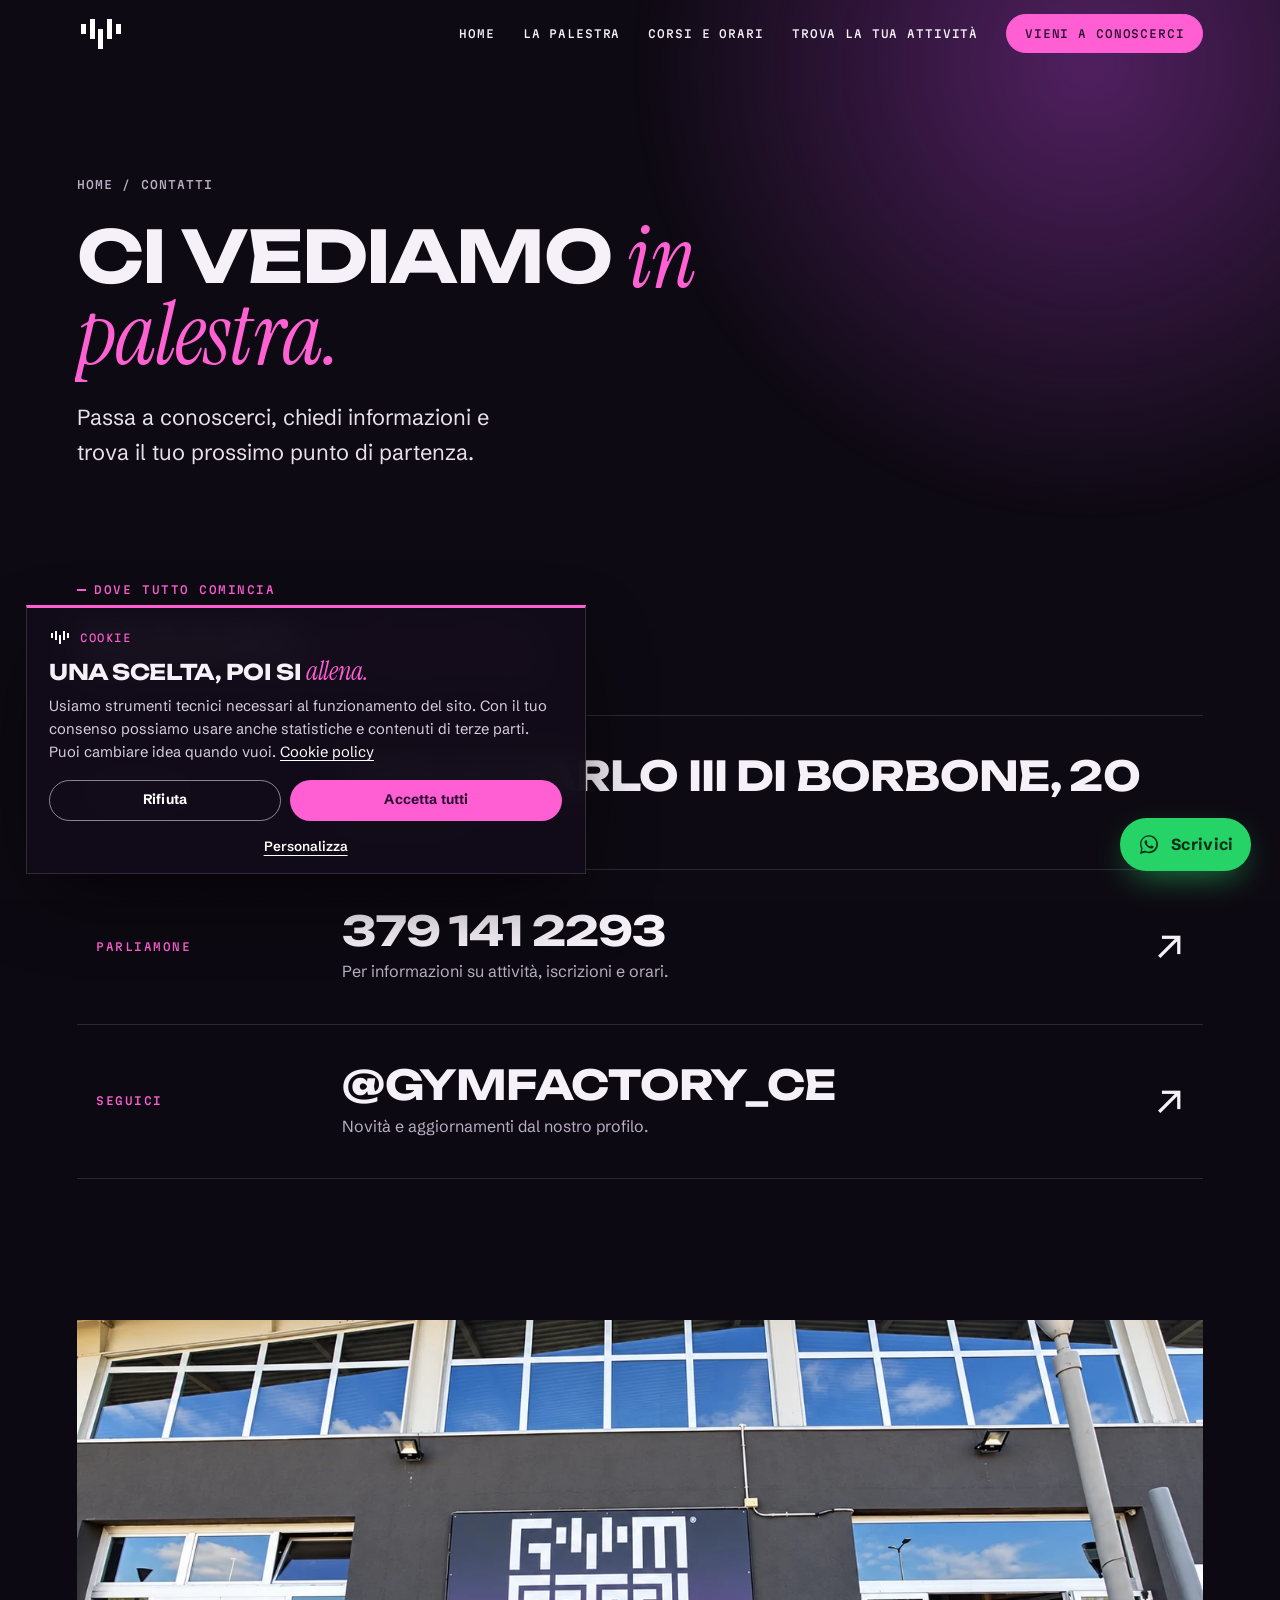
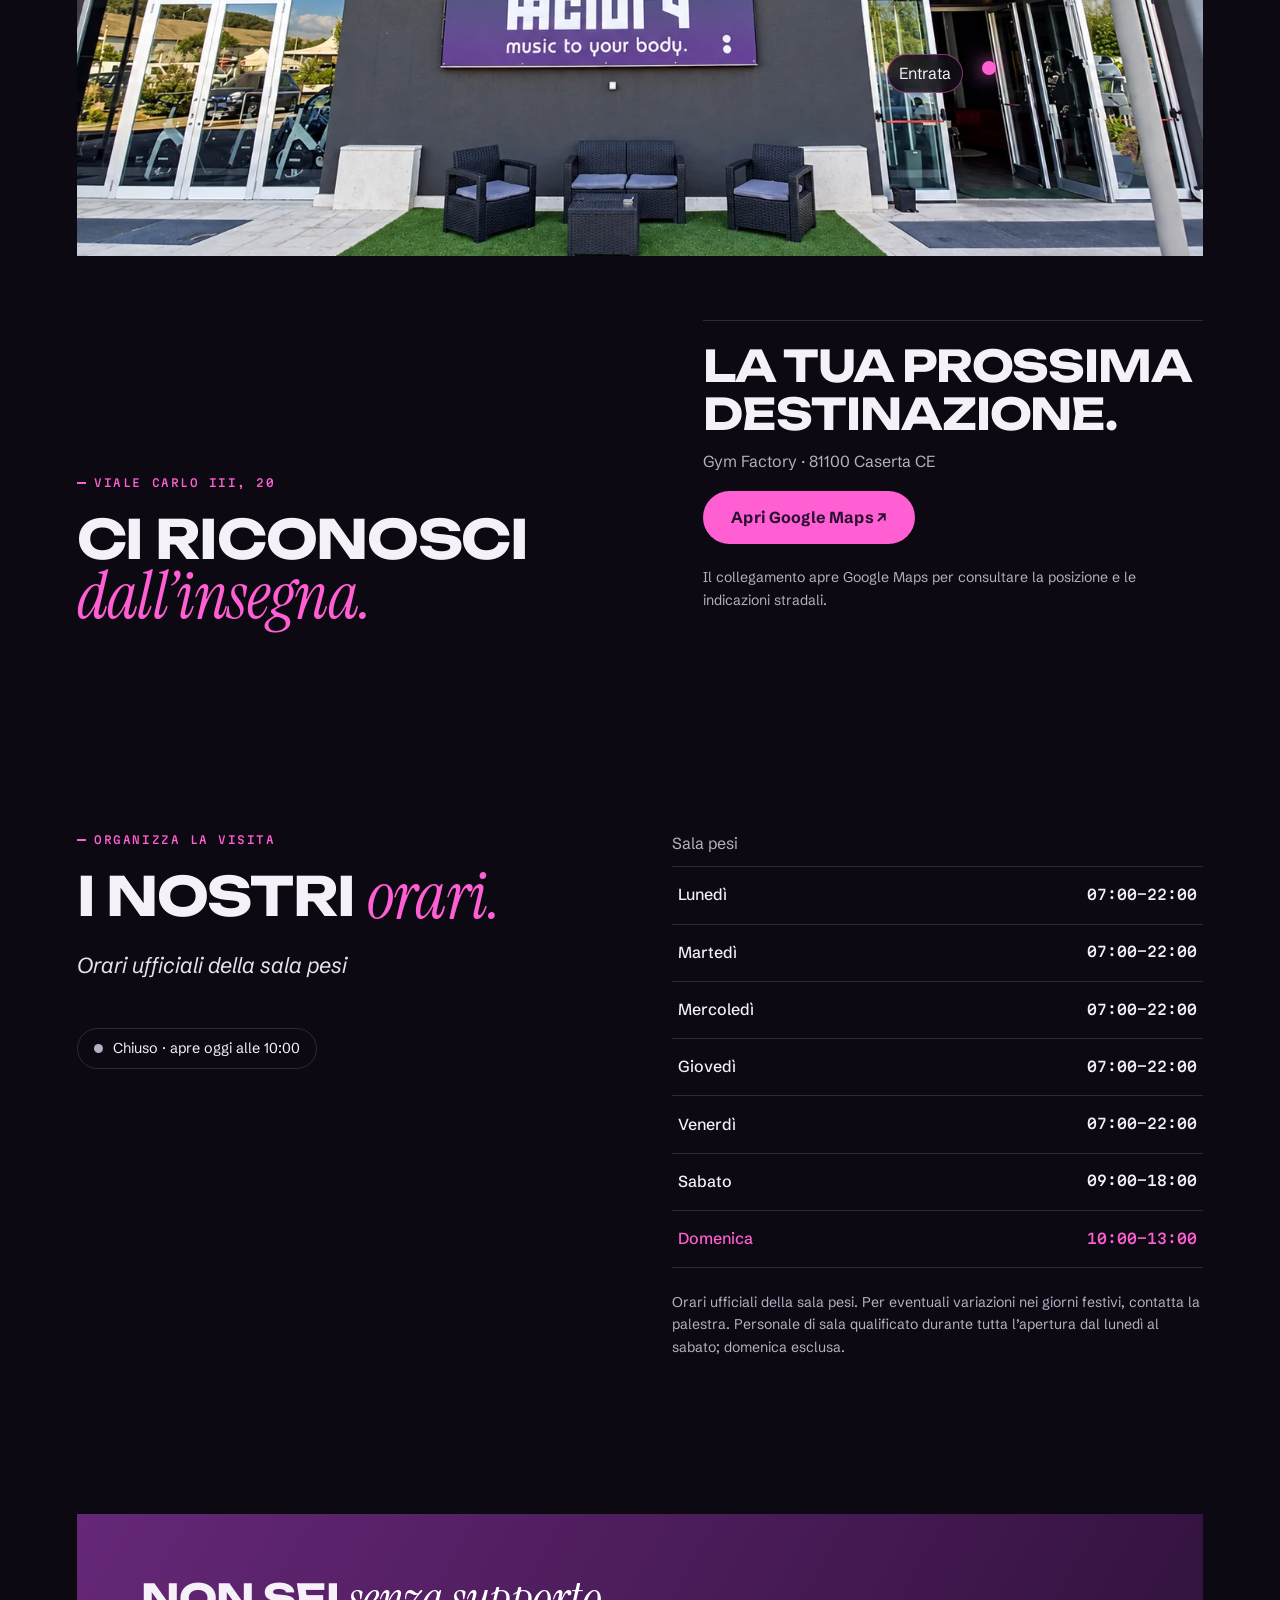
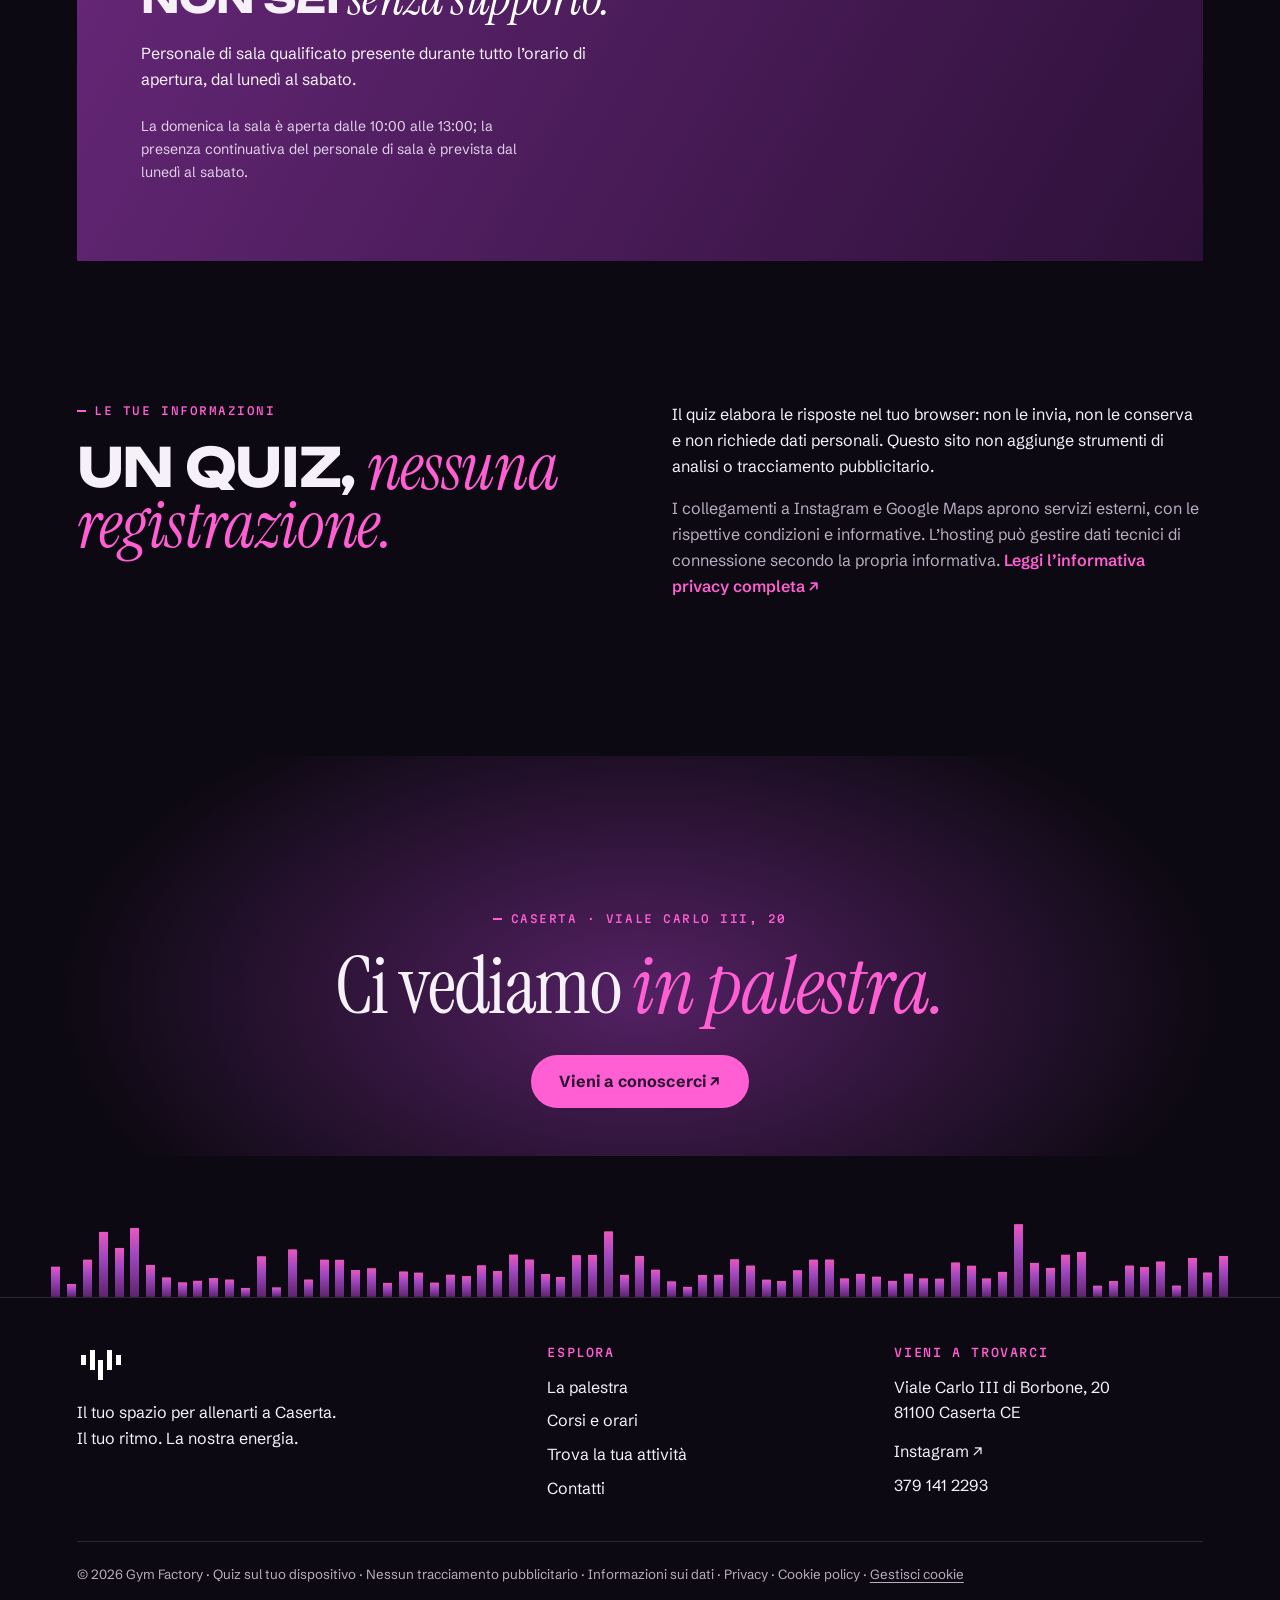
==== commit 80766b2b: "Add files via upload" ====
--- a/contatti.html
+++ b/contatti.html
@@ -19,7 +19,7 @@
 <link href="https://fonts.googleapis.com/css2?family=Unbounded:wght@500;700;800&family=Schibsted+Grotesk:wght@400;500;600;700&family=Instrument+Serif:ital@0;1&family=Martian+Mono:wght@400;500&display=swap" rel="stylesheet">
 <script>document.documentElement.classList.add('gfw-js')</script>
 <link rel="stylesheet" href="assets/css/gf.css">
-<link rel="stylesheet" href="gym-wow-v12.css">
+<link rel="stylesheet" href="gym-wow-v13.css">
 </head>
 <body>
 <a class="skip" href="#contenuto">Vai al contenuto</a>
--- a/gym-wow-v13.css
+++ b/gym-wow-v13.css
@@ -0,0 +1,469 @@
+/* ==========================================================================
+   Gym Factory · gym-wow.css
+   Animazioni + componenti per le foto reali. Nessuna dipendenza.
+   Eredita font e colori del sito; usa solo variabili --gfw-* qui sotto.
+   ========================================================================== */
+:root{
+  --gfw-violet:#662778;
+  --gfw-violet-hi:#b04fd1;
+  --gfw-pink:#ff5fd2;
+  --gfw-ink:#0d0912;
+  --gfw-paper:#f6f1f8;
+  --gfw-ease:cubic-bezier(.2,.8,.2,1);
+  --gfw-ease-in:cubic-bezier(.6,0,.9,.4);
+}
+
+/* ---------- 0. Protezione anti-flash (il JS toglie il velo) ---------- */
+.gfw-js:not(.gfw-ready) main :is(h1,h2){visibility:hidden}
+
+/* ---------- 1. Transizione tra pagine (Chrome/Edge/Safari recenti) ---------- */
+@view-transition{navigation:auto}
+::view-transition-old(root){animation:gfw-page-out .38s var(--gfw-ease-in) both}
+::view-transition-new(root){animation:gfw-page-in .7s var(--gfw-ease) both}
+@keyframes gfw-page-out{to{opacity:.0;transform:scale(.985);filter:blur(6px)}}
+@keyframes gfw-page-in{from{clip-path:inset(0 0 100% 0)}to{clip-path:inset(0 0 0 0)}}
+
+/* ---------- 2. Barra di avanzamento + riflettore che segue il mouse ---------- */
+.gfw-progress{position:fixed;inset:0 0 auto 0;height:3px;z-index:9999;pointer-events:none;
+  background:linear-gradient(90deg,var(--gfw-violet),var(--gfw-pink));
+  transform-origin:0 50%;transform:scaleX(var(--p,0));box-shadow:0 0 14px var(--gfw-violet-hi)}
+.gfw-spot{position:fixed;inset:0;z-index:2;pointer-events:none;opacity:0;transition:opacity .6s;
+  background:radial-gradient(520px circle at var(--sx,50%) var(--sy,50%),rgba(176,79,209,.13),transparent 62%)}
+.gfw-spot.is-on{opacity:1}
+
+/* ---------- 3. Titoli: parola per parola, da una maschera ---------- */
+.gfw-split .gfw-w{display:inline-block;overflow:hidden;vertical-align:top;padding:.04em .02em .16em;margin:-.04em -.02em -.16em}
+.gfw-split .gfw-w>span{display:inline-block;transform:translateY(112%) rotate(5deg);transform-origin:0 100%;
+  transition:transform 1s var(--gfw-ease) calc(var(--i,0)*70ms + var(--d,0ms))}
+.gfw-split.is-in .gfw-w>span{transform:none}
+
+/* ---------- 4. Immagini: sipario + zoom che si assesta ---------- */
+.gfw-img{clip-path:inset(0 0 100% 0);transform:scale(1.14);
+  transition:clip-path 1.2s var(--gfw-ease),transform 1.6s var(--gfw-ease)}
+.gfw-img.is-in{clip-path:inset(0 0 0 0);transform:scale(1)}
+img[data-gfw-parallax]{will-change:transform;transform-origin:50% 40%}
+
+/* ---------- 5. Card: inclinazione 3D + riflesso di luce ---------- */
+.gfw-tilt{transform-style:preserve-3d;transition:transform .5s var(--gfw-ease),box-shadow .5s;will-change:transform;position:relative}
+.gfw-tilt.is-hover{transition:transform .08s linear,box-shadow .5s;box-shadow:0 30px 60px -28px rgba(102,39,120,.55)}
+.gfw-tilt::after{content:"";position:absolute;inset:0;border-radius:inherit;pointer-events:none;opacity:0;transition:opacity .4s;
+  background:radial-gradient(380px circle at var(--gx,50%) var(--gy,50%),rgba(255,255,255,.22),transparent 55%);mix-blend-mode:overlay}
+.gfw-tilt.is-hover::after{opacity:1}
+.gfw-magnetic{will-change:transform;transition:transform .45s var(--gfw-ease)}
+.gfw-magnetic.is-hover{transition:transform .12s linear}
+
+/* ---------- 6. Equalizzatore: la firma del brand (music to your body) ---------- */
+.gfw-eq{--amp:0;display:flex;align-items:flex-end;justify-content:center;gap:clamp(3px,.5vw,7px);
+  height:clamp(70px,11vw,150px);padding:0 4vw;overflow:hidden;pointer-events:none}
+.gfw-eq i{flex:1 1 0;max-width:16px;height:100%;border-radius:1px;transform-origin:50% 100%;
+  background:linear-gradient(to top,var(--gfw-violet) 0%,var(--gfw-violet-hi) 62%,var(--gfw-pink) 100%);
+  transform:scaleY(var(--lo,.12));
+  animation:gfw-bar var(--t,1.4s) ease-in-out var(--dl,0s) infinite;opacity:.92}
+@keyframes gfw-bar{
+  0%,100%{transform:scaleY(var(--lo,.12))}
+  50%{transform:scaleY(calc(var(--h,.6) * (.55 + var(--amp,0) * .45)))}
+}
+
+/* ---------- 7. Scritta che scorre ---------- */
+.gfw-marquee{display:flex;overflow:hidden;white-space:nowrap;user-select:none}
+.gfw-marquee__row{display:flex;flex:none;gap:2.2rem;padding-right:2.2rem;animation:gfw-marq 28s linear infinite}
+.gfw-marquee:hover .gfw-marquee__row{animation-play-state:paused}
+@keyframes gfw-marq{to{transform:translateX(-100%)}}
+
+/* ---------- 8. TOUR: scorrimento orizzontale agganciato ---------- */
+.gfw-tour{position:relative;background:var(--gfw-ink);color:var(--gfw-paper);--gfw-h:300vh}
+.gfw-tour__sticky{position:sticky;top:0;height:100vh;height:100svh;overflow:hidden;display:flex;flex-direction:column;justify-content:center;gap:clamp(1rem,3vh,2.2rem)}
+.gfw-tour__head{padding:0 clamp(1.2rem,6vw,5rem);display:flex;justify-content:space-between;align-items:flex-end;gap:2rem;position:relative;z-index:3}
+.gfw-tour__title{font-size:clamp(2rem,5.4vw,4.6rem);line-height:.98;margin:0;letter-spacing:-.02em;max-width:14ch}
+.gfw-tour__count{font-variant-numeric:tabular-nums;font-size:clamp(1rem,1.6vw,1.3rem);opacity:.85;white-space:nowrap}
+.gfw-tour__count b{font-size:1.8em;font-weight:700;color:var(--gfw-pink)}
+.gfw-tour__track{display:flex;gap:clamp(1rem,2.4vw,2.4rem);padding:0 clamp(1.2rem,8vw,7rem);width:max-content;will-change:transform}
+.gfw-tour__item{margin:0;position:relative;flex:none;height:clamp(300px,58vh,640px);aspect-ratio:var(--ar,4/5);border-radius:6px;overflow:hidden;cursor:zoom-in;
+  background:#1b1322;opacity:var(--o,1);transition:opacity .3s}
+.gfw-tour__item img{width:112%;max-width:none;height:100%;object-fit:cover;display:block;transform:translateX(var(--ix,0%)) scale(var(--sc,1));will-change:transform}
+.gfw-tour__item figcaption{position:absolute;left:0;right:0;bottom:0;padding:3.2rem 1.2rem 1.1rem;font-size:clamp(.95rem,1.3vw,1.1rem);line-height:1.25;
+  background:linear-gradient(to top,rgba(10,6,14,.88),transparent);transform:translateY(calc((1 - var(--f,1)) * 70%));opacity:var(--f,1)}
+.gfw-tour__bar{margin:0 clamp(1.2rem,6vw,5rem);height:2px;background:rgba(255,255,255,.16);position:relative;z-index:3}
+.gfw-tour__bar i{position:absolute;inset:0;background:linear-gradient(90deg,var(--gfw-violet-hi),var(--gfw-pink));transform-origin:0 50%;transform:scaleX(var(--tp,0))}
+.gfw-tour__hint{position:absolute;right:clamp(1.2rem,6vw,5rem);bottom:calc(clamp(1rem,3vh,2.2rem) - .1rem);font-size:.85rem;opacity:.6;transition:opacity .4s}
+.gfw-tour.is-moving .gfw-tour__hint{opacity:0}
+
+/* ---------- 9. BENTO: griglia di foto per "La palestra" ---------- */
+.gfw-bento{display:grid;gap:clamp(.6rem,1.4vw,1.2rem);padding:clamp(1.2rem,6vw,5rem);
+  grid-template-columns:repeat(12,1fr);grid-auto-rows:clamp(110px,15vw,210px)}
+.gfw-bento figure{margin:0;position:relative;overflow:hidden;border-radius:6px;cursor:zoom-in;background:#1b1322}
+.gfw-bento img{width:100%;height:100%;object-fit:cover;display:block;transition:transform 1.4s var(--gfw-ease),filter .6s}
+.gfw-bento figure:hover img{transform:scale(1.07)}
+.gfw-bento figcaption{position:absolute;inset:auto 0 0 0;padding:2.4rem 1rem .9rem;color:#fff;font-size:clamp(.9rem,1.2vw,1.05rem);
+  background:linear-gradient(to top,rgba(10,6,14,.85),transparent);transform:translateY(60%);opacity:0;transition:transform .6s var(--gfw-ease),opacity .5s}
+.gfw-bento figure:hover figcaption,.gfw-bento figure:focus-visible figcaption{transform:none;opacity:1}
+.gfw-bento .b1{grid-column:1/8;grid-row:1/4}
+.gfw-bento .b2{grid-column:8/13;grid-row:1/3}
+.gfw-bento .b3{grid-column:8/13;grid-row:3/5}
+.gfw-bento .b4{grid-column:1/5;grid-row:4/7}
+.gfw-bento .b5{grid-column:5/8;grid-row:4/7}
+.gfw-bento .b6{grid-column:8/13;grid-row:5/7}
+@media (max-width:760px){
+  .gfw-bento{grid-template-columns:1fr 1fr;grid-auto-rows:42vw}
+  .gfw-bento figure{grid-column:auto!important;grid-row:auto!important}
+  .gfw-bento .b1{grid-column:1/3!important;grid-row:span 2!important}
+  .gfw-bento figcaption{transform:none;opacity:1}
+}
+
+/* ---------- 10. FACCIATA: l'ingresso si apre a cerchio ---------- */
+.gfw-facade{position:relative;overflow:hidden;background:var(--gfw-ink);color:var(--gfw-paper)}
+.gfw-facade__media{position:relative;clip-path:circle(0% at 56% 62%);transition:clip-path 1.8s var(--gfw-ease)}
+.gfw-facade.is-in .gfw-facade__media{clip-path:circle(150% at 56% 62%)}
+.gfw-facade__media img{display:block;width:100%;height:auto;max-height:86vh;object-fit:cover;transform:scale(1.12);transition:transform 2.6s var(--gfw-ease)}
+.gfw-facade.is-in .gfw-facade__media img{transform:scale(1)}
+.gfw-pin{position:absolute;left:56%;top:61%;width:0;height:0;pointer-events:none}
+.gfw-pin::before,.gfw-pin::after{content:"";position:absolute;left:-26px;top:-26px;width:52px;height:52px;border-radius:50%;border:2px solid var(--gfw-pink);
+  animation:gfw-ping 2.6s var(--gfw-ease) infinite;opacity:0}
+.gfw-pin::after{animation-delay:1.3s}
+.gfw-pin span{position:absolute;left:-7px;top:-7px;width:14px;height:14px;border-radius:50%;background:var(--gfw-pink);box-shadow:0 0 18px var(--gfw-pink)}
+@keyframes gfw-ping{0%{transform:scale(.3);opacity:.9}100%{transform:scale(2.2);opacity:0}}
+.gfw-pin em{position:absolute;left:26px;top:-14px;white-space:nowrap;font-style:normal;font-size:clamp(.8rem,1.3vw,1rem);padding:.35rem .7rem;border-radius:99px;
+  background:rgba(13,9,18,.82);backdrop-filter:blur(6px);border:1px solid rgba(255,95,210,.5)}
+.gfw-facade__copy{padding:clamp(1.4rem,5vw,4rem);display:grid;gap:.6rem;max-width:62ch}
+
+/* ---------- 11. Lightbox ---------- */
+.gfw-lb{border:0;padding:0;background:transparent;max-width:100vw;max-height:100vh;width:100vw;height:100vh;color:#fff;overflow:hidden}
+.gfw-lb::backdrop{background:rgba(9,5,13,.92);backdrop-filter:blur(10px)}
+.gfw-lb__in{width:100%;height:100%;display:grid;place-items:center;align-content:center;gap:1rem;padding:3vh 3vw;cursor:zoom-out}
+.gfw-lb img{max-width:94vw;max-height:80vh;border-radius:6px;box-shadow:0 40px 120px -20px #000}
+.gfw-lb p{margin:0;font-size:1.05rem;text-align:center;max-width:60ch}
+.gfw-lb button{position:absolute;top:1.2rem;right:1.4rem;border:1px solid rgba(255,255,255,.4);background:rgba(0,0,0,.35);color:#fff;border-radius:99px;padding:.55rem 1rem;font:inherit;cursor:pointer}
+.gfw-lb button:focus-visible,.gfw-tour__item:focus-visible,.gfw-bento figure:focus-visible{outline:2px solid var(--gfw-pink);outline-offset:3px}
+
+/* ---------- Accessibilità: niente movimento se non lo vuoi ---------- */
+@media (prefers-reduced-motion:reduce){
+  @view-transition{navigation:none}
+  .gfw-split .gfw-w>span,.gfw-img,.gfw-facade__media,.gfw-facade__media img{transition:none!important;transform:none!important;clip-path:none!important}
+  .gfw-eq i,.gfw-marquee__row,.gfw-pin::before,.gfw-pin::after{animation:none!important}
+  .gfw-eq i{transform:scaleY(.5)}
+  .gfw-tour{--gfw-h:auto}
+  .gfw-tour__sticky{position:static;height:auto;padding:4rem 0}
+  .gfw-tour__track{overflow-x:auto;width:auto;scroll-snap-type:x mandatory}
+  .gfw-tour__item{scroll-snap-align:center}
+}
+
+/* ==========================================================================
+   GFX · nuovo linguaggio visivo: niente card, niente caselle.
+   Pannelli che si aprono, righe tipografiche, calendario a linee.
+   ========================================================================== */
+
+/* equalizzatore mosso dal JS (iPhone incluso): niente animazione CSS */
+.gfw-eq.is-js i{animation:none;will-change:transform}
+
+/* ---------- Corsi: pannelli a tutta altezza che si aprono ---------- */
+.gfx-panels{display:flex;gap:clamp(.4rem,.8vw,.8rem);height:clamp(540px,80vh,780px);margin-top:2.6rem}
+.gfx-panel{position:relative;flex:1 1 0;min-width:0;overflow:hidden;isolation:isolate;display:flex;align-items:flex-end;background:var(--ink3);color:#fff;
+  transition:flex-grow .9s var(--gfw-ease),clip-path 1.1s var(--gfw-ease) calc(var(--i,0)*130ms)}
+.gfw-js .gfx-panels:not(.is-in) .gfx-panel{clip-path:inset(100% 0 0 0)}
+.gfw-js .gfx-panels.is-in .gfx-panel{clip-path:inset(0 0 0 0)}
+/* rete di sicurezza: se per qualsiasi motivo lo script non li rivela, dopo 3 secondi compaiono comunque */
+@keyframes gfx-show{to{clip-path:inset(0 0 0 0)}}
+.gfw-js .gfx-panel{animation:gfx-show .01s 3s both}
+.gfx-panel>img{position:absolute;inset:0;width:100%;height:100%;max-width:none;object-fit:cover;z-index:-2;
+  transform:scale(1.08);filter:saturate(.75) brightness(.72);transition:transform 1.8s var(--gfw-ease),filter .9s}
+.gfx-panel::after{content:"";position:absolute;inset:0;z-index:-1;
+  background:linear-gradient(to top,rgba(13,9,18,.96) 6%,rgba(13,9,18,.38) 52%,rgba(102,39,120,.28));transition:opacity .8s}
+.gfx-panel__n{position:absolute;top:.4rem;left:1rem;font-family:var(--f-display);font-weight:800;font-size:clamp(4.2rem,8.5vw,8rem);line-height:1;
+  color:transparent;-webkit-text-stroke:1.5px rgba(255,255,255,.85);transition:-webkit-text-stroke-color .6s,transform .9s var(--gfw-ease)}
+.gfx-panel__txt{width:100%;padding:clamp(1.1rem,2.2vw,2rem);display:grid;gap:.5rem;transition:opacity .6s}
+.gfx-panel h3{font-size:clamp(2rem,3.4vw,3.2rem)}
+.gfx-panel .gf-hours{margin:0}
+.gfx-panel__more{display:grid;gap:.9rem;max-height:0;opacity:0;overflow:hidden;transition:max-height .9s var(--gfw-ease),opacity .6s}
+.gfx-panel__more p{margin:0;color:#e9e0ee;max-width:42ch}
+.gfx-panel__more .gf-link{justify-self:start}
+@media (min-width:901px) and (hover:hover){
+  .gfx-panels:not(:hover):not(:focus-within) .gfx-panel:first-child,
+  .gfx-panel:hover,.gfx-panel:focus-within{flex-grow:2.7}
+  .gfx-panels:not(:hover):not(:focus-within) .gfx-panel:first-child>img,
+  .gfx-panel:hover>img,.gfx-panel:focus-within>img{transform:scale(1);filter:none}
+  .gfx-panels:not(:hover):not(:focus-within) .gfx-panel:first-child .gfx-panel__more,
+  .gfx-panel:hover .gfx-panel__more,.gfx-panel:focus-within .gfx-panel__more{max-height:18rem;opacity:1;transition-delay:.2s}
+  .gfx-panels:not(:hover):not(:focus-within) .gfx-panel:first-child .gfx-panel__n,
+  .gfx-panel:hover .gfx-panel__n,.gfx-panel:focus-within .gfx-panel__n{-webkit-text-stroke-color:var(--gfw-pink);transform:translateY(.3rem)}
+  .gfx-panels:hover .gfx-panel:not(:hover) .gfx-panel__txt{opacity:.6}
+}
+@media (max-width:900px),(hover:none){
+  .gfx-panels{flex-direction:column;height:auto}
+  .gfx-panel{flex:none;min-height:min(76svh,540px)}
+  .gfx-panel>img{filter:none}
+  .gfx-panel__more{max-height:none;opacity:1}
+}
+
+/* ---------- Contatti: righe giganti cliccabili ---------- */
+.gfx-lines{margin-top:2.4rem;border-top:1px solid var(--line)}
+.gfx-line{position:relative;display:grid;grid-template-columns:minmax(7.5rem,13rem) 1fr auto;align-items:center;gap:.5rem clamp(1rem,3vw,3rem);
+  padding:clamp(1.4rem,3vw,2.4rem) clamp(.6rem,1.6vw,1.2rem);border-bottom:1px solid var(--line);color:inherit;text-decoration:none;overflow:hidden;isolation:isolate}
+.gfx-line::before{content:"";position:absolute;inset:0;z-index:-1;background:var(--gfw-pink);transform:scaleY(0);transform-origin:50% 100%;transition:transform .6s var(--gfw-ease)}
+a.gfx-line:hover::before,a.gfx-line:focus-visible::before{transform:scaleY(1)}
+a.gfx-line:hover,a.gfx-line:focus-visible{color:#2a0f33}
+.gfx-line__k{font-size:.8rem;letter-spacing:.2em;text-transform:uppercase;font-weight:600;color:var(--gfw-pink);transition:color .4s}
+a.gfx-line:hover .gfx-line__k{color:#2a0f33}
+.gfx-line__body{display:grid;gap:.4rem}
+.gfx-line__v{font-family:var(--f-display);font-weight:800;text-transform:uppercase;line-height:.95;font-size:clamp(2rem,5.6vw,4.8rem);transition:transform .6s var(--gfw-ease)}
+a.gfx-line:hover .gfx-line__v{transform:translateX(.6rem)}
+.gfx-line__s{font-size:1rem;color:var(--mute);transition:color .4s}
+a.gfx-line:hover .gfx-line__s{color:#4a1d58}
+.gfx-line__go{font-style:normal;font-size:clamp(1.8rem,3.4vw,3rem);line-height:1;transition:transform .6s var(--gfw-ease)}
+a.gfx-line:hover .gfx-line__go{transform:translate(.4rem,-.4rem)}
+@media (max-width:760px){.gfx-line{grid-template-columns:1fr auto}.gfx-line__k{grid-column:1/-1}}
+
+/* ---------- Calendario: giorni come righe, orari come tag ---------- */
+.gf-cal{display:block;border-top:1px solid var(--line)}
+.gf-day{display:flex;flex-wrap:wrap;align-items:center;gap:.5rem .6rem;min-height:0;background:none;border:0;border-bottom:1px solid var(--line);border-radius:0;padding:clamp(1rem,2vw,1.5rem) .4rem}
+.gf-day h3{flex:0 0 clamp(8rem,16vw,13rem);font-size:clamp(1.8rem,3.4vw,3rem);margin:0}
+.gf-day p{flex:1 1 14rem;margin:0}
+.gf-day.is-today{box-shadow:none;border-bottom-color:var(--gfw-pink)}
+.gf-day.is-today h3{color:var(--gfw-pink)}
+.gf-slot{display:inline-flex;align-items:baseline;gap:.6rem;margin:0;padding:.5rem 1.1rem;border:1px solid var(--line);border-radius:99px;background:none}
+.gf-slot:hover{background:rgba(255,95,210,.18);border-color:var(--gfw-pink)}
+.gf-slot.is-next{background:var(--gfw-pink);border-color:var(--gfw-pink)}
+@media (max-width:700px){.gf-day h3{flex-basis:100%}}
+
+/* ---------- Quiz: opzioni come righe grandi ---------- */
+.gf-quiz{background:none;border:0;border-radius:0;border-top:1px solid var(--line);padding:clamp(1.4rem,4vw,3rem) 0 0}
+.gf-opts{grid-template-columns:1fr;gap:0;border-top:1px solid var(--line)}
+.gf-opt{position:relative;display:block;width:100%;background:none;border:0;border-bottom:1px solid var(--line);border-radius:0;padding:1.3rem 3rem 1.3rem .4rem;
+  font-family:var(--f-display);font-weight:800;text-transform:uppercase;font-size:clamp(1.5rem,3.2vw,2.4rem);line-height:1.05;
+  transition:padding .5s var(--gfw-ease),color .3s}
+.gf-opt::after{content:"→";position:absolute;right:.6rem;top:50%;transform:translate(-12px,-50%);opacity:0;color:var(--gfw-pink);transition:opacity .4s,transform .5s var(--gfw-ease)}
+.gf-opt:hover{transform:none;color:var(--gfw-pink);padding-left:1.4rem;border-color:var(--line)}
+.gf-opt:hover::after,.gf-opt.is-picked::after{opacity:1;transform:translate(0,-50%)}
+.gf-opt.is-picked{background:none;color:var(--gfw-pink);border-color:var(--gfw-pink);padding-left:1.4rem}
+.gf-opt small{font-family:var(--f-body);font-weight:400;text-transform:none;font-size:.98rem;color:var(--paper);opacity:.75;margin-top:.35rem}
+
+/* ---------- Dettagli: meno scatole, più linee ---------- */
+.gf-next,.gf-presence{border-radius:0}
+.gf-next__digits div{background:none;border:0;border-left:1px solid rgba(255,255,255,.28);border-radius:0;padding:.4rem .4rem .4rem 1rem;text-align:left}
+.gf-map{border:0;border-radius:0;background:none;padding:1.4rem 0 0;border-top:1px solid var(--line)}
+.gf-points li{transition:padding .6s var(--gfw-ease)}
+.gf-points li:hover{padding-left:.9rem}
+.gf-points .n{transition:color .4s}
+.gf-points li:hover .n{color:var(--gfw-pink)}
+
+@media (prefers-reduced-motion:reduce){
+  .gfw-js .gfx-panel{clip-path:none!important;animation:none!important}
+  .gfx-panel,.gfx-panel>img,.gfx-panel__more,.gfx-line::before{transition:none!important}
+}
+
+/* ---------- HERO senza foto: l'equalizzatore è il protagonista ---------- */
+.hero--eq{background:
+  radial-gradient(62vw 52vw at 82% 12%,rgba(102,39,120,.7),transparent 70%),
+  radial-gradient(42vw 42vw at 8% 96%,rgba(255,95,210,.16),transparent 70%),var(--ink)}
+.hero--eq::after{background:linear-gradient(to top,rgba(13,9,18,.55) 0%,transparent 45%)}
+.hero__eq{position:absolute;inset:auto 0 0 0;height:74%;z-index:-2;display:flex;align-items:flex-end;opacity:.62;pointer-events:none;
+  -webkit-mask-image:linear-gradient(to top,#000 40%,transparent 100%);mask-image:linear-gradient(to top,#000 40%,transparent 100%)}
+.gfw-eq--hero{width:100%;height:100%;gap:clamp(4px,.9vw,14px);padding:0 1.5vw}
+.gfw-eq--hero i{max-width:40px;border-radius:2px}
+
+/* ---------- Pulsante WhatsApp ---------- */
+.gfx-wa{position:fixed;right:clamp(.9rem,2.4vw,1.8rem);bottom:clamp(.9rem,2.4vw,1.8rem);z-index:90;display:inline-flex;align-items:center;gap:.6rem;
+  background:#25d366;color:#0b2e1a;border-radius:99px;padding:.85rem 1.1rem;font-weight:700;text-decoration:none;letter-spacing:.02em;
+  box-shadow:0 12px 34px -10px rgba(37,211,102,.65);transition:transform .4s var(--gfw-ease),box-shadow .4s}
+.gfx-wa:hover{transform:translateY(-3px) scale(1.03)}
+.gfx-wa svg{width:1.5rem;height:1.5rem;flex:none}
+@media (max-width:600px){.gfx-wa span{display:none}.gfx-wa{padding:.9rem}}
+
+/* ---------- Foto orizzontale (Pilates): riempie tutto il pannello, inquadrata sul viso e sul busto ---------- */
+.gfx-panel--left>img{object-position:12% 50%}
+.gf-row__img.is-left .gf-zoom img{object-position:12% 50%}
+
+/* ---------- Trattino dell'etichetta più corto ---------- */
+.gf-eyebrow{gap:.55rem}
+.gf-eyebrow::before{width:.55rem}
+
+/* ---------- "Si parte da te": gradini che salgono come le barre dell'equalizzatore ---------- */
+.gfx-path__head{display:grid;gap:1.2rem;justify-items:start;max-width:64rem}
+.gfx-path__head .gf-lead{margin:.6rem 0 .4rem;max-width:46ch}
+.gfx-steps{list-style:none;margin:clamp(3rem,7vw,6rem) 0 0;padding:0;display:grid;grid-template-columns:repeat(3,1fr);align-items:end;gap:clamp(.5rem,1vw,1rem)}
+.gfx-step{position:relative;isolation:isolate;overflow:hidden;display:grid;align-content:start;gap:.8rem;
+  padding:clamp(1.4rem,2.4vw,2.2rem);border-top:3px solid var(--gfw-pink);
+  background:linear-gradient(to bottom,rgba(176,79,209,.34),rgba(102,39,120,.08) 70%,transparent);
+  transition:opacity .9s var(--gfw-ease) calc(var(--i,0)*140ms),transform .9s var(--gfw-ease) calc(var(--i,0)*140ms),translate .6s var(--gfw-ease),background .6s}
+.gfx-step:nth-child(1){min-height:clamp(20rem,28vw,26rem)}
+.gfx-step:nth-child(2){min-height:clamp(25rem,35vw,32rem)}
+.gfx-step:nth-child(3){min-height:clamp(30rem,42vw,38rem)}
+.gfx-step h3{font-size:clamp(1.7rem,2.7vw,2.7rem);line-height:1}
+.gfx-step p{margin:0;color:#d9cfe0;max-width:34ch}
+.gfx-step__n{position:absolute;right:-.02em;bottom:-.14em;z-index:-1;font-family:var(--f-display);font-weight:800;font-size:clamp(9rem,17vw,16rem);line-height:.8;
+  color:transparent;-webkit-text-stroke:1.5px rgba(255,95,210,.55);transition:color .6s,-webkit-text-stroke-color .6s}
+.gfx-step:hover{translate:0 -14px;background:linear-gradient(to bottom,rgba(176,79,209,.52),rgba(102,39,120,.16) 75%,transparent)}
+.gfx-step:hover .gfx-step__n{color:rgba(255,95,210,.2);-webkit-text-stroke-color:var(--gfw-pink)}
+.gfw-js .gfx-steps:not(.is-in) .gfx-step{opacity:0;transform:translateY(46px)}
+@keyframes gfx-up{to{opacity:1;transform:none}}
+.gfw-js .gfx-step{animation:gfx-up .01s 3s both}
+@media (max-width:860px){
+  .gfx-steps{grid-template-columns:1fr;align-items:stretch;gap:.6rem}
+  .gfx-step{min-height:0!important;padding-bottom:3.6rem}
+  .gfx-step:nth-child(1){width:80%}
+  .gfx-step:nth-child(2){width:90%}
+  .gfx-step__n{font-size:8rem}
+}
+@media (prefers-reduced-motion:reduce){
+  .gfw-js .gfx-steps:not(.is-in) .gfx-step{opacity:1!important;transform:none!important}
+  .gfx-step{transition:none!important;animation:none!important}
+}
+
+/* ==========================================================================
+   NUOVI FONT
+   Unbounded (titoli) · Schibsted Grotesk (testi) · Instrument Serif corsivo (parole in evidenza)
+   Martian Mono (etichette, orari, menu)
+   ========================================================================== */
+:root{
+  --f-display:"Unbounded","Arial Black",Impact,sans-serif;
+  --f-body:"Schibsted Grotesk",system-ui,-apple-system,"Segoe UI",sans-serif;
+  --f-serif:"Instrument Serif",Georgia,"Times New Roman",serif;
+  --f-mono:"Martian Mono",ui-monospace,SFMono-Regular,Menlo,Consolas,monospace;
+}
+body{font-size:clamp(1rem,1.1vw,1.08rem);line-height:1.62}
+
+/* Titoli */
+h1,h2,h3{font-weight:700;line-height:1.05;letter-spacing:-.025em;overflow-wrap:break-word}
+h1{font-size:clamp(1.7rem,5.6vw,5rem);line-height:1.02}
+.hero h1{font-size:clamp(2rem,7vw,6.4rem)}
+h2{font-size:clamp(1.8rem,4.2vw,3.8rem)}
+h3{font-size:clamp(1.1rem,1.9vw,1.65rem);line-height:1.1}
+
+/* Parole in evidenza: corsivo serif rosa, al posto del contorno */
+h1 em,h2 em{font-family:var(--f-serif);font-style:italic;font-weight:400;text-transform:none;letter-spacing:-.01em;
+  font-size:1.22em;line-height:.85;color:var(--pink);-webkit-text-stroke:0}
+.gfw-split em .gfw-w{padding-right:.12em;margin-right:-.12em}
+.gf-presence h2 em{color:#fff;-webkit-text-stroke:0!important}
+
+/* Etichette, menu, orari: monospazio */
+.gf-eyebrow,.gf-tag,.gf-crumb,.gfx-line__k,.gf-quiz__step,.gf-footer h3{font-family:var(--f-mono);font-weight:500}
+.gf-eyebrow{font-size:.68rem;letter-spacing:.14em}
+.gf-tag{font-size:.66rem;letter-spacing:.12em}
+.gf-crumb{font-size:.7rem;letter-spacing:.1em}
+.gfx-line__k{font-size:.68rem;letter-spacing:.14em}
+.gf-quiz__step{font-size:.9rem;letter-spacing:.06em}
+.gf-footer h3{font-size:.72rem;letter-spacing:.14em}
+.gf-hours b,.gf-slot b,.gf-hours-table td{font-family:var(--f-mono);font-size:.88em;font-weight:500}
+@media (min-width:961px){.gf-nav a{font-family:var(--f-mono);font-size:.68rem;letter-spacing:.08em;font-weight:500}}
+@media (max-width:960px){.gf-nav a{font-size:clamp(1.5rem,6.5vw,2.4rem);letter-spacing:-.02em;font-weight:700}}
+.gf-menu-btn,.gf-chip{font-family:var(--f-mono);font-size:.7rem;letter-spacing:.1em}
+.gf-btn{font-weight:700;letter-spacing:.01em}
+
+/* Misure ricalibrate per i nuovi caratteri (più larghi dei precedenti) */
+.hero__badge b{font-size:1.1rem}
+.gf-ticker{font-weight:700;font-size:clamp(1rem,2.1vw,1.6rem);letter-spacing:.02em}
+.gf-next__digits b{font-size:clamp(1.5rem,3.6vw,2.8rem);font-weight:700}
+.gf-big{font-weight:700;font-size:clamp(2rem,7.6vw,6.2rem);line-height:1}
+.gf-qtext{font-weight:700;font-size:clamp(1.5rem,3.6vw,3rem);line-height:1.08;max-width:22ch}
+.gf-opt{font-weight:700;font-size:clamp(1.1rem,2.1vw,1.6rem);line-height:1.1}
+.gf-res__i .n{font-size:2rem;font-weight:700}
+.gf-res__i h3{font-size:clamp(1.3rem,2.4vw,2rem)}
+.gf-steps b{font-size:1.3rem;font-weight:700}
+.gfx-panel h3{font-size:clamp(1.3rem,2.2vw,2rem)}
+.gfx-panel__n{font-weight:700;font-size:clamp(2.6rem,5vw,4.6rem)}
+.gfx-step h3{font-size:clamp(1rem,1.6vw,1.45rem)}
+.gfx-step__n{font-weight:700;font-size:clamp(5rem,10vw,9rem)}
+@media (max-width:860px){.gfx-step__n{font-size:5rem}}
+.gfx-line__v{font-weight:700;font-size:clamp(1.3rem,3.2vw,2.8rem);line-height:1.08;letter-spacing:-.02em}
+.gf-day h3{font-size:clamp(1.1rem,2vw,1.7rem)}
+.gf-card__n{font-weight:700;font-size:2.4rem}
+
+/* ---------- Pagina "La palestra": apertura senza foto, con l'equalizzatore ---------- */
+.page-hero--eq{min-height:64svh;display:grid;align-items:end}
+.page-hero--eq .page-hero__in{width:100%}
+.page-hero--eq .hero__eq{height:60%;opacity:.5}
+
+/* ---------- Contatti · "Ci riconosci dall'insegna": su schermi larghi occupa tutta la larghezza ---------- */
+@media (min-width:861px){
+  .gfw-facade__copy{width:100%;max-width:calc(var(--max) + 2 * var(--pad));margin:0 auto;box-sizing:border-box;
+    grid-template-columns:1.1fr 1fr;align-items:end;gap:clamp(2rem,6vw,6rem);padding:clamp(2.4rem,5vw,4.5rem) var(--pad)}
+  .gfw-facade__copy .gf-map{margin-top:0!important}
+}
+
+/* ==========================================================================
+   COOKIE: banner + pagina informativa
+   ========================================================================== */
+.gf-linkbtn{background:none;border:0;padding:0;margin:0;color:inherit;font:inherit;text-decoration:underline;text-underline-offset:3px;cursor:pointer}
+.gf-linkbtn:hover{color:var(--pink)}
+.gf-cookie{position:fixed;left:clamp(.8rem,2vw,1.6rem);bottom:clamp(.8rem,2vw,1.6rem);z-index:9500;box-sizing:border-box;width:min(35rem,calc(100vw - 1.6rem));
+  max-height:calc(100svh - 1.6rem);overflow:auto;padding:1.3rem 1.4rem 1.2rem;color:var(--paper);outline:0;
+  background:rgba(18,12,26,.95);-webkit-backdrop-filter:blur(16px);backdrop-filter:blur(16px);
+  border:1px solid var(--line);border-top:3px solid var(--gfw-pink);box-shadow:0 30px 80px -20px rgba(0,0,0,.8);
+  opacity:0;visibility:hidden;transform:translateY(26px);transition:opacity .5s,transform .7s var(--gfw-ease),visibility 0s .7s}
+.gf-cookie.is-open{opacity:1;visibility:visible;transform:none;transition:opacity .5s,transform .7s var(--gfw-ease),visibility 0s}
+.gf-cookie__top{display:flex;align-items:center;gap:.6rem;font-family:var(--f-mono);font-size:.66rem;letter-spacing:.14em;text-transform:uppercase;color:var(--gfw-pink);margin-bottom:.7rem}
+.gf-cookie__top img{height:17px;width:auto;filter:brightness(0) invert(1)}
+.gf-cookie__t{font-family:var(--f-display);font-weight:700;text-transform:uppercase;letter-spacing:-.02em;line-height:1.1;font-size:clamp(1.05rem,2.6vw,1.35rem);margin:0 0 .6rem}
+.gf-cookie__t em{font-family:var(--f-serif);font-style:italic;font-weight:400;text-transform:none;color:var(--gfw-pink);font-size:1.2em;letter-spacing:-.01em}
+.gf-cookie__d{margin:0 0 1rem;font-size:.92rem;line-height:1.55;color:#d9cfe0}
+.gf-cookie__d a{color:#fff;text-underline-offset:3px}
+.gf-cookie__d a:hover{color:var(--gfw-pink)}
+.gf-cookie__act{display:flex;flex-wrap:wrap;align-items:center;gap:.6rem}
+.gf-cookie .gf-btn{padding:.7rem 1.15rem;font-size:.86rem;flex:1 1 auto;justify-content:center;font-family:var(--f-body);cursor:pointer}
+.gf-cookie__more{flex:1 0 100%;background:none;border:0;color:#fff;font:600 .84rem var(--f-body);text-decoration:underline;text-underline-offset:4px;padding:.5rem 0 0;cursor:pointer;text-align:center}
+.gf-cookie__more:hover,.gf-cookie__more.is-save{color:var(--gfw-pink)}
+.gf-cookie__prefs{display:grid;margin:0 0 1rem;border-top:1px solid var(--line)}
+.gf-cookie__prefs[hidden]{display:none}
+.gf-cookie__row{display:flex;justify-content:space-between;align-items:flex-start;gap:1rem;padding:.9rem 0;border-bottom:1px solid var(--line);cursor:pointer}
+.gf-cookie__row b{display:block;font-size:.95rem}
+.gf-cookie__row small{display:block;font-size:.8rem;line-height:1.4;color:var(--mute);margin-top:.15rem}
+.gf-cookie__row .gf-cookie__off{color:#a99bb3;font-style:italic}
+.gf-sw{appearance:none;-webkit-appearance:none;flex:none;position:relative;width:2.7rem;height:1.5rem;margin:.1rem 0 0;border-radius:99px;background:rgba(255,255,255,.16);cursor:pointer;transition:background .3s}
+.gf-sw::after{content:"";position:absolute;top:.2rem;left:.2rem;width:1.1rem;height:1.1rem;border-radius:50%;background:#fff;transition:transform .35s var(--gfw-ease)}
+.gf-sw:checked{background:var(--gfw-pink)}
+.gf-sw:checked::after{transform:translateX(1.2rem);background:#2a0f33}
+.gf-sw:disabled{opacity:.55;cursor:not-allowed}
+.gf-sw:focus-visible,.gf-cookie button:focus-visible,.gf-cookie a:focus-visible{outline:2px solid var(--gfw-pink);outline-offset:3px}
+@media (max-width:600px){
+  .gf-cookie{left:0;right:0;bottom:0;width:100%;border-left:0;border-right:0;border-bottom:0;padding-bottom:calc(1.2rem + env(safe-area-inset-bottom,0px))}
+  .gf-cookie-open .gfx-wa{opacity:0;pointer-events:none}
+}
+@media (prefers-reduced-motion:reduce){.gf-cookie,.gf-cookie.is-open{transition:none;transform:none}}
+
+/* pagina cookie.html */
+.gfx-doc{max-width:52rem;margin:0 auto}
+.gfx-doc h2{font-size:clamp(1.25rem,2.4vw,1.8rem);margin:3rem 0 1rem}
+.gfx-doc p,.gfx-doc li{color:#d9cfe0;max-width:68ch}
+.gfx-doc ul{padding-left:1.2rem;display:grid;gap:.7rem}
+.gfx-doc a{color:var(--gfw-pink);text-underline-offset:3px}
+.gfx-doc code{font-family:var(--f-mono);font-size:.82em;background:rgba(255,255,255,.08);padding:.1em .4em;border-radius:3px}
+.gfx-doc .gf-btn{margin-top:.6rem;cursor:pointer;font-family:var(--f-body)}
+
+/* ---------- "Ci vediamo in palestra.": più piccolo, in Instrument Serif ---------- */
+.gf-cta h2{font-family:var(--f-serif);font-weight:400;text-transform:none;letter-spacing:-.02em;line-height:1;
+  font-size:clamp(2.4rem,6.2vw,5.2rem);margin:.4rem 0 1.8rem}
+.gf-cta h2 em{font-size:1em;line-height:1}
+
+/* ---------- Blocco "La presenza che conta": meno urlato, più chiaro ---------- */
+.gf-presence h2{font-size:clamp(1.5rem,3.1vw,2.6rem);margin-bottom:1rem}
+.gfx-staff{font-size:clamp(1.05rem,1.6vw,1.3rem);line-height:1.5;color:#fff;margin:0 0 .4rem;max-width:44ch}
+.gfx-week{list-style:none;display:flex;flex-wrap:wrap;gap:clamp(.4rem,1vw,.8rem);margin:1.5rem 0 .9rem;padding:0}
+.gfx-week li{display:grid;place-items:center;align-content:center;gap:.05rem;width:clamp(3.1rem,6vw,4.4rem);aspect-ratio:1;border-radius:50%;
+  border:1.5px solid rgba(255,255,255,.7);font-family:var(--f-mono);font-size:.68rem;letter-spacing:.06em;text-transform:uppercase;color:#fff}
+.gfx-week .is-staff{background:var(--gfw-pink);border-color:var(--gfw-pink);color:#2a0f33;font-weight:500}
+.gfx-week small{font-size:.56rem;letter-spacing:0;opacity:.85}
+.gfx-week__legend{display:flex;flex-wrap:wrap;gap:.4rem 1.4rem;margin:0 0 1.2rem;max-width:none!important;font-family:var(--f-mono);font-size:.68rem;letter-spacing:.04em;color:#e9e0ee}
+.gfx-week__legend span{display:inline-flex;align-items:center;gap:.5rem}
+.gfx-week__legend i{display:inline-block;width:.8rem;height:.8rem;border-radius:50%;border:1.5px solid rgba(255,255,255,.8)}
+.gfx-week__legend i.s{background:var(--gfw-pink);border-color:var(--gfw-pink)}
+
+/* ---------- Foto dell'ingresso (4:3): contenitore panoramico e puntatore "Entrata" sulla porta ---------- */
+.gfw-facade__media{aspect-ratio:16/9;clip-path:circle(0% at 81% 66%)}
+.gfw-facade.is-in .gfw-facade__media{clip-path:circle(150% at 81% 66%)}
+@media (min-width:900px){.gfw-facade__media{aspect-ratio:2/1}}
+.gfw-facade__media img{height:100%;max-height:none;object-fit:cover;object-position:50% 62%}
+.gfw-pin{left:81%;top:66%}
+.gfw-pin em{left:auto;right:26px}
+
+/* ---------- Galleria "La palestra": tre foto in più ---------- */
+.gfw-bento .b7{grid-column:1/5;grid-row:7/10}
+.gfw-bento .b8{grid-column:5/9;grid-row:7/10}
+.gfw-bento .b9{grid-column:9/13;grid-row:7/10}
+
+/* ---------- Foto della facciata: dimensioni normali, centrata nella pagina ---------- */
+@media (min-width:900px){
+  .gfw-facade__media{aspect-ratio:21/10;width:calc(100% - 2 * var(--pad));max-width:var(--max);margin:0 auto}
+  .gfw-facade__media img{object-position:50% 65%}
+}
+.gfw-facade__media{clip-path:circle(0% at 81% 65%)}
+.gfw-facade.is-in .gfw-facade__media{clip-path:circle(150% at 81% 65%)}
+.gfw-pin{top:65%}
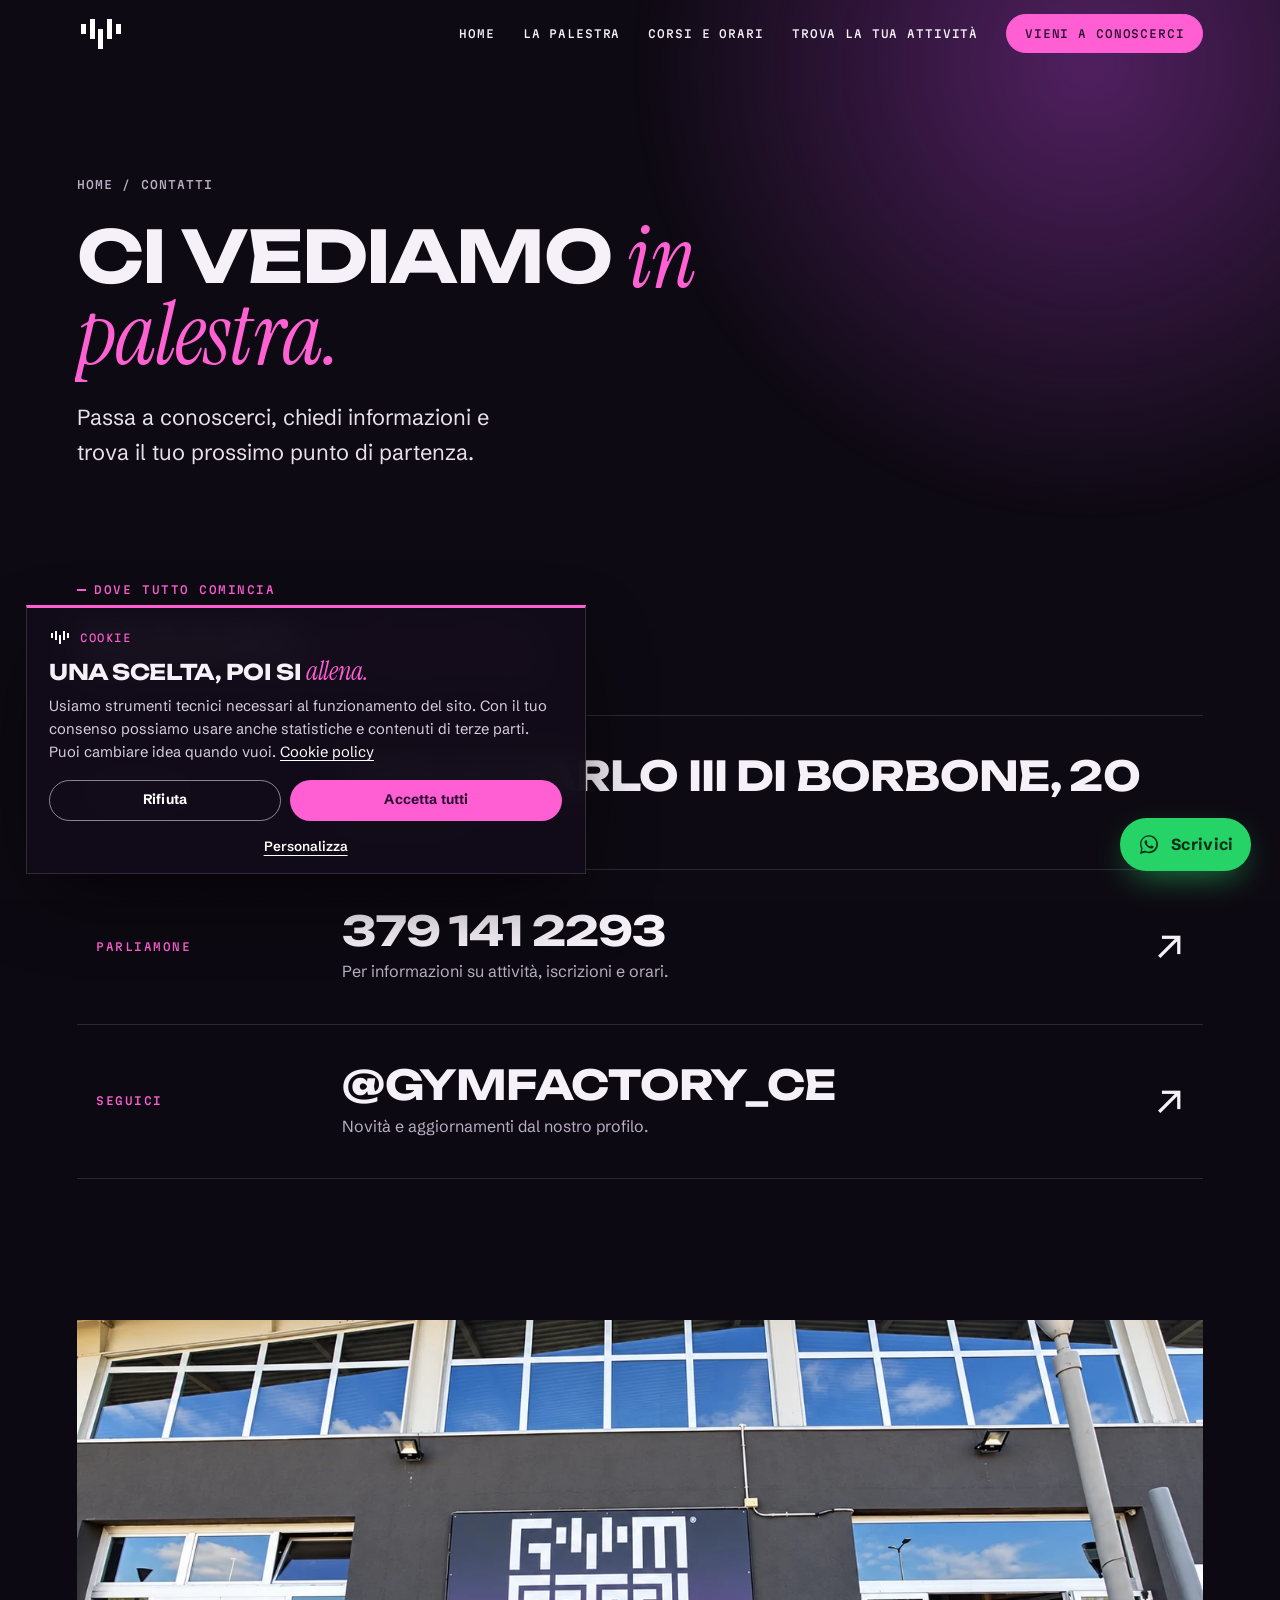
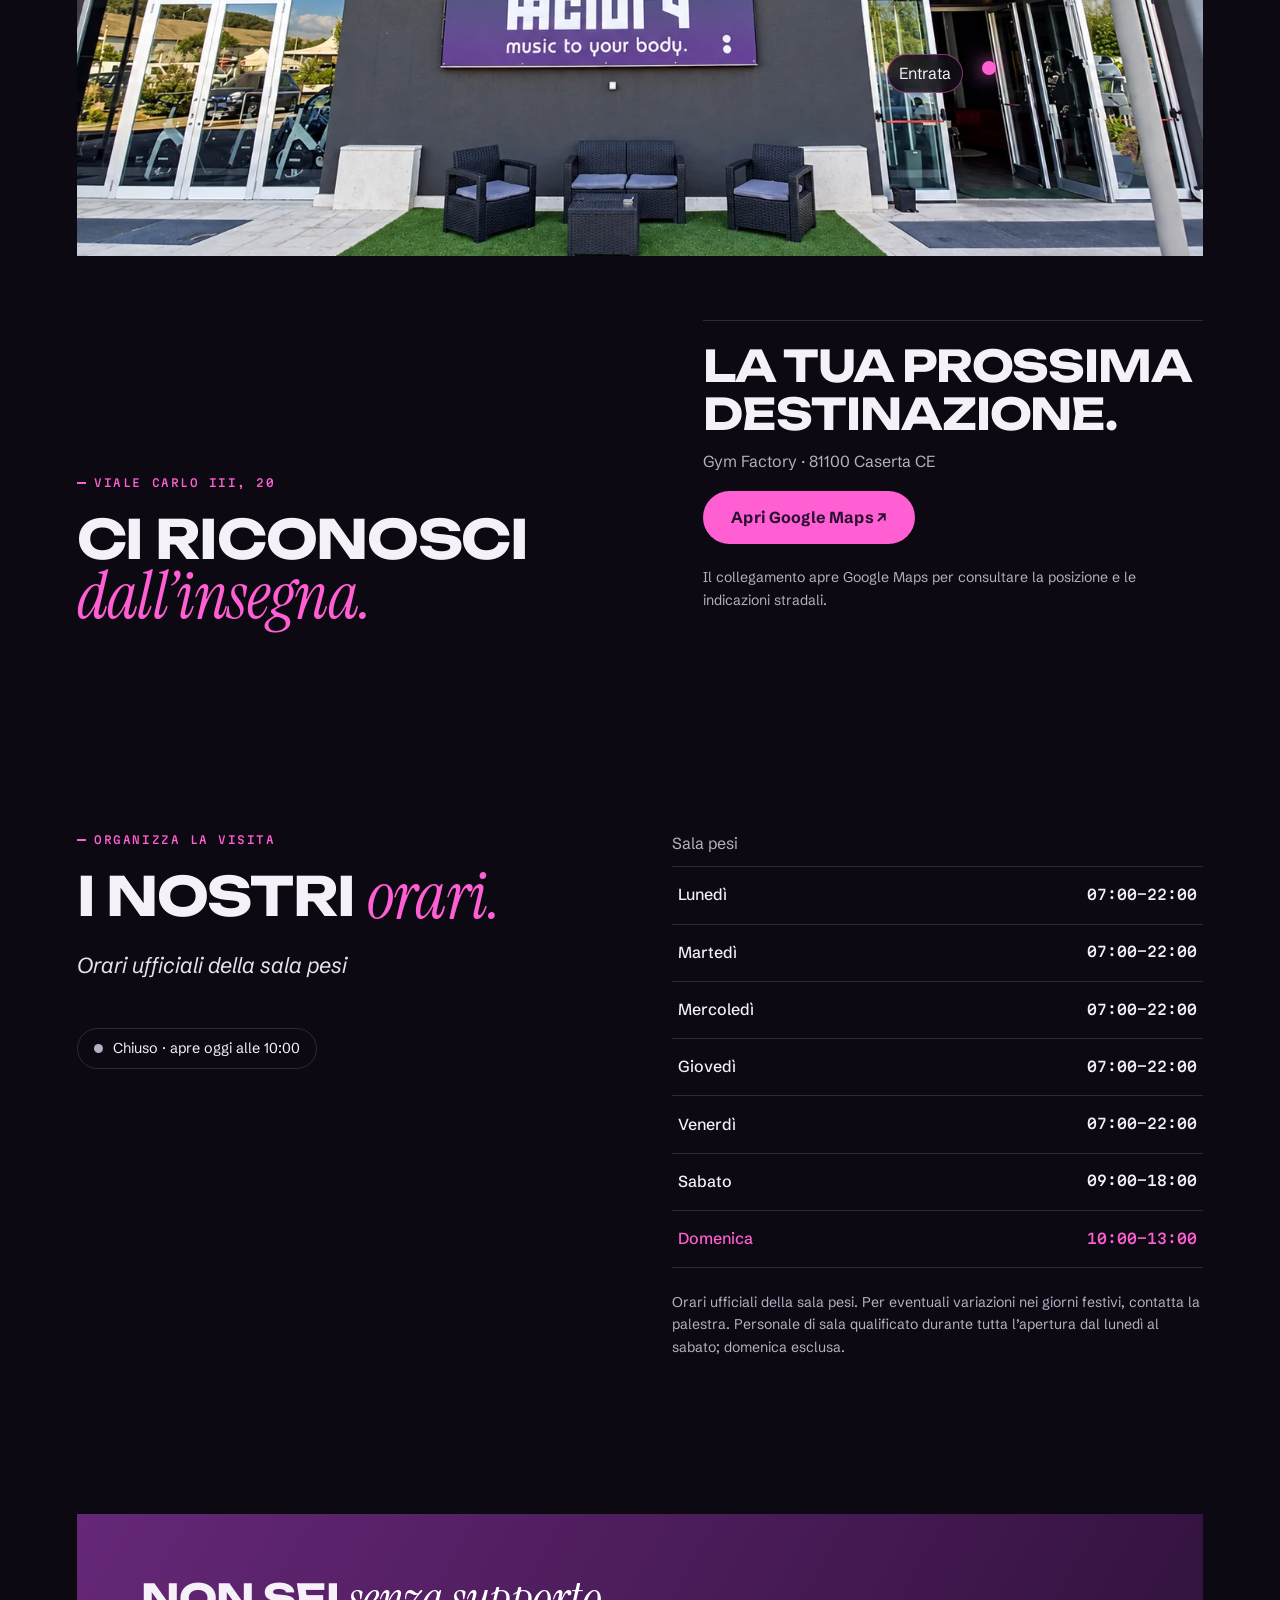
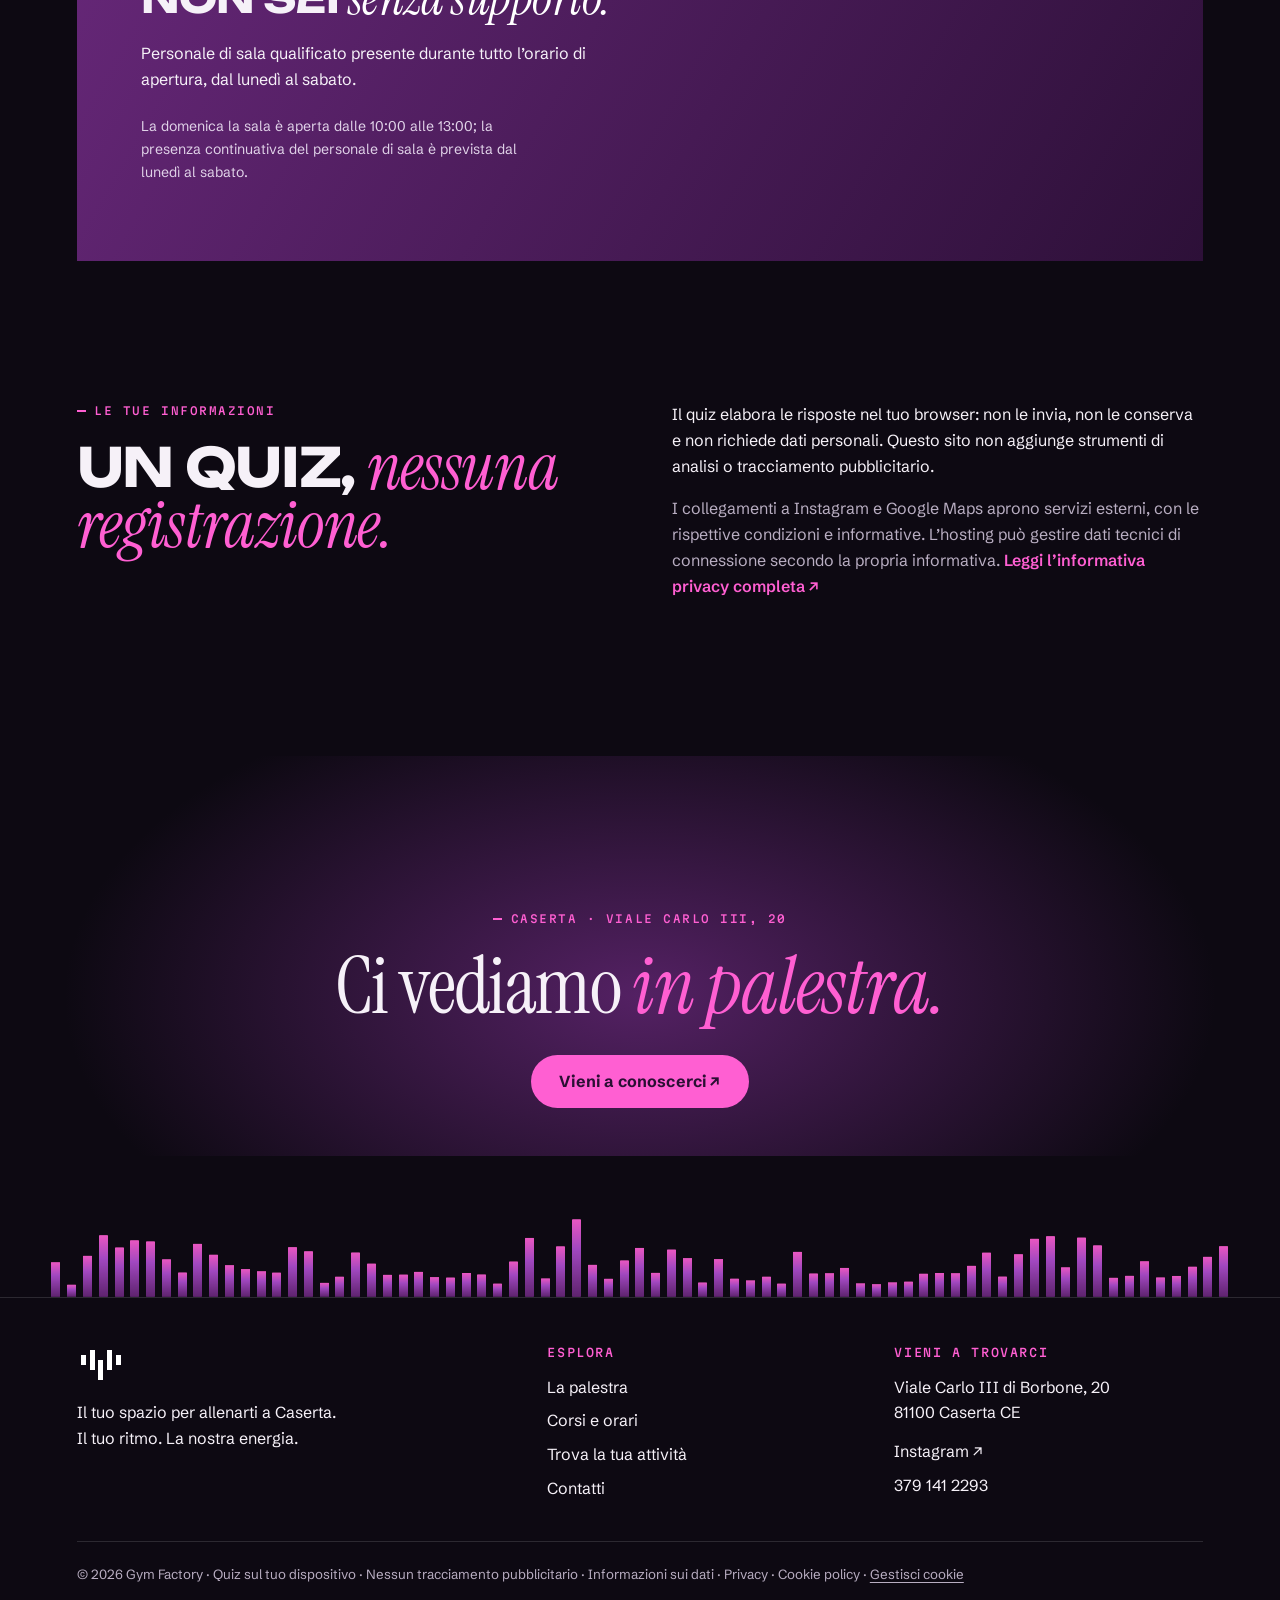
==== commit b5b10470: "Add files via upload" ====
--- a/contatti.html
+++ b/contatti.html
@@ -19,7 +19,7 @@
 <link href="https://fonts.googleapis.com/css2?family=Unbounded:wght@500;700;800&family=Schibsted+Grotesk:wght@400;500;600;700&family=Instrument+Serif:ital@0;1&family=Martian+Mono:wght@400;500&display=swap" rel="stylesheet">
 <script>document.documentElement.classList.add('gfw-js')</script>
 <link rel="stylesheet" href="assets/css/gf.css">
-<link rel="stylesheet" href="gym-wow-v13.css">
+<link rel="stylesheet" href="gym-wow-v14.css">
 </head>
 <body>
 <a class="skip" href="#contenuto">Vai al contenuto</a>
--- a/gym-wow-v14.css
+++ b/gym-wow-v14.css
@@ -0,0 +1,478 @@
+/* ==========================================================================
+   Gym Factory · gym-wow.css
+   Animazioni + componenti per le foto reali. Nessuna dipendenza.
+   Eredita font e colori del sito; usa solo variabili --gfw-* qui sotto.
+   ========================================================================== */
+:root{
+  --gfw-violet:#662778;
+  --gfw-violet-hi:#b04fd1;
+  --gfw-pink:#ff5fd2;
+  --gfw-ink:#0d0912;
+  --gfw-paper:#f6f1f8;
+  --gfw-ease:cubic-bezier(.2,.8,.2,1);
+  --gfw-ease-in:cubic-bezier(.6,0,.9,.4);
+}
+
+/* ---------- 0. Protezione anti-flash (il JS toglie il velo) ---------- */
+.gfw-js:not(.gfw-ready) main :is(h1,h2){visibility:hidden}
+
+/* ---------- 1. Transizione tra pagine (Chrome/Edge/Safari recenti) ---------- */
+@view-transition{navigation:auto}
+::view-transition-old(root){animation:gfw-page-out .38s var(--gfw-ease-in) both}
+::view-transition-new(root){animation:gfw-page-in .7s var(--gfw-ease) both}
+@keyframes gfw-page-out{to{opacity:.0;transform:scale(.985);filter:blur(6px)}}
+@keyframes gfw-page-in{from{clip-path:inset(0 0 100% 0)}to{clip-path:inset(0 0 0 0)}}
+
+/* ---------- 2. Barra di avanzamento + riflettore che segue il mouse ---------- */
+.gfw-progress{position:fixed;inset:0 0 auto 0;height:3px;z-index:9999;pointer-events:none;
+  background:linear-gradient(90deg,var(--gfw-violet),var(--gfw-pink));
+  transform-origin:0 50%;transform:scaleX(var(--p,0));box-shadow:0 0 14px var(--gfw-violet-hi)}
+.gfw-spot{position:fixed;inset:0;z-index:2;pointer-events:none;opacity:0;transition:opacity .6s;
+  background:radial-gradient(520px circle at var(--sx,50%) var(--sy,50%),rgba(176,79,209,.13),transparent 62%)}
+.gfw-spot.is-on{opacity:1}
+
+/* ---------- 3. Titoli: parola per parola, da una maschera ---------- */
+.gfw-split .gfw-w{display:inline-block;overflow:hidden;vertical-align:top;padding:.04em .02em .16em;margin:-.04em -.02em -.16em}
+.gfw-split .gfw-w>span{display:inline-block;transform:translateY(112%) rotate(5deg);transform-origin:0 100%;
+  transition:transform 1s var(--gfw-ease) calc(var(--i,0)*70ms + var(--d,0ms))}
+.gfw-split.is-in .gfw-w>span{transform:none}
+
+/* ---------- 4. Immagini: sipario + zoom che si assesta ---------- */
+.gfw-img{clip-path:inset(0 0 100% 0);transform:scale(1.14);
+  transition:clip-path 1.2s var(--gfw-ease),transform 1.6s var(--gfw-ease)}
+.gfw-img.is-in{clip-path:inset(0 0 0 0);transform:scale(1)}
+img[data-gfw-parallax]{will-change:transform;transform-origin:50% 40%}
+
+/* ---------- 5. Card: inclinazione 3D + riflesso di luce ---------- */
+.gfw-tilt{transform-style:preserve-3d;transition:transform .5s var(--gfw-ease),box-shadow .5s;will-change:transform;position:relative}
+.gfw-tilt.is-hover{transition:transform .08s linear,box-shadow .5s;box-shadow:0 30px 60px -28px rgba(102,39,120,.55)}
+.gfw-tilt::after{content:"";position:absolute;inset:0;border-radius:inherit;pointer-events:none;opacity:0;transition:opacity .4s;
+  background:radial-gradient(380px circle at var(--gx,50%) var(--gy,50%),rgba(255,255,255,.22),transparent 55%);mix-blend-mode:overlay}
+.gfw-tilt.is-hover::after{opacity:1}
+.gfw-magnetic{will-change:transform;transition:transform .45s var(--gfw-ease)}
+.gfw-magnetic.is-hover{transition:transform .12s linear}
+
+/* ---------- 6. Equalizzatore: la firma del brand (music to your body) ---------- */
+.gfw-eq{--amp:0;display:flex;align-items:flex-end;justify-content:center;gap:clamp(3px,.5vw,7px);
+  height:clamp(70px,11vw,150px);padding:0 4vw;overflow:hidden;pointer-events:none}
+.gfw-eq i{flex:1 1 0;max-width:16px;height:100%;border-radius:1px;transform-origin:50% 100%;
+  background:linear-gradient(to top,var(--gfw-violet) 0%,var(--gfw-violet-hi) 62%,var(--gfw-pink) 100%);
+  transform:scaleY(var(--lo,.12));
+  animation:gfw-bar var(--t,1.4s) ease-in-out var(--dl,0s) infinite;opacity:.92}
+@keyframes gfw-bar{
+  0%,100%{transform:scaleY(var(--lo,.12))}
+  50%{transform:scaleY(calc(var(--h,.6) * (.55 + var(--amp,0) * .45)))}
+}
+
+/* ---------- 7. Scritta che scorre ---------- */
+.gfw-marquee{display:flex;overflow:hidden;white-space:nowrap;user-select:none}
+.gfw-marquee__row{display:flex;flex:none;gap:2.2rem;padding-right:2.2rem;animation:gfw-marq 28s linear infinite}
+.gfw-marquee:hover .gfw-marquee__row{animation-play-state:paused}
+@keyframes gfw-marq{to{transform:translateX(-100%)}}
+
+/* ---------- 8. TOUR: scorrimento orizzontale agganciato ---------- */
+.gfw-tour{position:relative;background:var(--gfw-ink);color:var(--gfw-paper);--gfw-h:300vh}
+.gfw-tour__sticky{position:sticky;top:0;height:100vh;height:100svh;overflow:hidden;display:flex;flex-direction:column;justify-content:center;gap:clamp(1rem,3vh,2.2rem)}
+.gfw-tour__head{padding:0 clamp(1.2rem,6vw,5rem);display:flex;justify-content:space-between;align-items:flex-end;gap:2rem;position:relative;z-index:3}
+.gfw-tour__title{font-size:clamp(2rem,5.4vw,4.6rem);line-height:.98;margin:0;letter-spacing:-.02em;max-width:14ch}
+.gfw-tour__count{font-variant-numeric:tabular-nums;font-size:clamp(1rem,1.6vw,1.3rem);opacity:.85;white-space:nowrap}
+.gfw-tour__count b{font-size:1.8em;font-weight:700;color:var(--gfw-pink)}
+.gfw-tour__track{display:flex;gap:clamp(1rem,2.4vw,2.4rem);padding:0 clamp(1.2rem,8vw,7rem);width:max-content;will-change:transform}
+.gfw-tour__item{margin:0;position:relative;flex:none;height:clamp(300px,58vh,640px);aspect-ratio:var(--ar,4/5);border-radius:6px;overflow:hidden;cursor:zoom-in;
+  background:#1b1322;opacity:var(--o,1);transition:opacity .3s}
+.gfw-tour__item img{width:112%;max-width:none;height:100%;object-fit:cover;display:block;transform:translateX(var(--ix,0%)) scale(var(--sc,1));will-change:transform}
+.gfw-tour__item figcaption{position:absolute;left:0;right:0;bottom:0;padding:3.2rem 1.2rem 1.1rem;font-size:clamp(.95rem,1.3vw,1.1rem);line-height:1.25;
+  background:linear-gradient(to top,rgba(10,6,14,.88),transparent);transform:translateY(calc((1 - var(--f,1)) * 70%));opacity:var(--f,1)}
+.gfw-tour__bar{margin:0 clamp(1.2rem,6vw,5rem);height:2px;background:rgba(255,255,255,.16);position:relative;z-index:3}
+.gfw-tour__bar i{position:absolute;inset:0;background:linear-gradient(90deg,var(--gfw-violet-hi),var(--gfw-pink));transform-origin:0 50%;transform:scaleX(var(--tp,0))}
+.gfw-tour__hint{position:absolute;right:clamp(1.2rem,6vw,5rem);bottom:calc(clamp(1rem,3vh,2.2rem) - .1rem);font-size:.85rem;opacity:.6;transition:opacity .4s}
+.gfw-tour.is-moving .gfw-tour__hint{opacity:0}
+
+/* ---------- 9. BENTO: griglia di foto per "La palestra" ---------- */
+.gfw-bento{display:grid;gap:clamp(.6rem,1.4vw,1.2rem);padding:clamp(1.2rem,6vw,5rem);
+  grid-template-columns:repeat(12,1fr);grid-auto-rows:clamp(110px,15vw,210px)}
+.gfw-bento figure{margin:0;position:relative;overflow:hidden;border-radius:6px;cursor:zoom-in;background:#1b1322}
+.gfw-bento img{width:100%;height:100%;object-fit:cover;display:block;transition:transform 1.4s var(--gfw-ease),filter .6s}
+.gfw-bento figure:hover img{transform:scale(1.07)}
+.gfw-bento figcaption{position:absolute;inset:auto 0 0 0;padding:2.4rem 1rem .9rem;color:#fff;font-size:clamp(.9rem,1.2vw,1.05rem);
+  background:linear-gradient(to top,rgba(10,6,14,.85),transparent);transform:translateY(60%);opacity:0;transition:transform .6s var(--gfw-ease),opacity .5s}
+.gfw-bento figure:hover figcaption,.gfw-bento figure:focus-visible figcaption{transform:none;opacity:1}
+.gfw-bento .b1{grid-column:1/8;grid-row:1/4}
+.gfw-bento .b2{grid-column:8/13;grid-row:1/3}
+.gfw-bento .b3{grid-column:8/13;grid-row:3/5}
+.gfw-bento .b4{grid-column:1/5;grid-row:4/7}
+.gfw-bento .b5{grid-column:5/8;grid-row:4/7}
+.gfw-bento .b6{grid-column:8/13;grid-row:5/7}
+@media (max-width:760px){
+  .gfw-bento{grid-template-columns:1fr 1fr;grid-auto-rows:42vw}
+  .gfw-bento figure{grid-column:auto!important;grid-row:auto!important}
+  .gfw-bento .b1{grid-column:1/3!important;grid-row:span 2!important}
+  .gfw-bento figcaption{transform:none;opacity:1}
+}
+
+/* ---------- 10. FACCIATA: l'ingresso si apre a cerchio ---------- */
+.gfw-facade{position:relative;overflow:hidden;background:var(--gfw-ink);color:var(--gfw-paper)}
+.gfw-facade__media{position:relative;clip-path:circle(0% at 56% 62%);transition:clip-path 1.8s var(--gfw-ease)}
+.gfw-facade.is-in .gfw-facade__media{clip-path:circle(150% at 56% 62%)}
+.gfw-facade__media img{display:block;width:100%;height:auto;max-height:86vh;object-fit:cover;transform:scale(1.12);transition:transform 2.6s var(--gfw-ease)}
+.gfw-facade.is-in .gfw-facade__media img{transform:scale(1)}
+.gfw-pin{position:absolute;left:56%;top:61%;width:0;height:0;pointer-events:none}
+.gfw-pin::before,.gfw-pin::after{content:"";position:absolute;left:-26px;top:-26px;width:52px;height:52px;border-radius:50%;border:2px solid var(--gfw-pink);
+  animation:gfw-ping 2.6s var(--gfw-ease) infinite;opacity:0}
+.gfw-pin::after{animation-delay:1.3s}
+.gfw-pin span{position:absolute;left:-7px;top:-7px;width:14px;height:14px;border-radius:50%;background:var(--gfw-pink);box-shadow:0 0 18px var(--gfw-pink)}
+@keyframes gfw-ping{0%{transform:scale(.3);opacity:.9}100%{transform:scale(2.2);opacity:0}}
+.gfw-pin em{position:absolute;left:26px;top:-14px;white-space:nowrap;font-style:normal;font-size:clamp(.8rem,1.3vw,1rem);padding:.35rem .7rem;border-radius:99px;
+  background:rgba(13,9,18,.82);backdrop-filter:blur(6px);border:1px solid rgba(255,95,210,.5)}
+.gfw-facade__copy{padding:clamp(1.4rem,5vw,4rem);display:grid;gap:.6rem;max-width:62ch}
+
+/* ---------- 11. Lightbox ---------- */
+.gfw-lb{border:0;padding:0;background:transparent;max-width:100vw;max-height:100vh;width:100vw;height:100vh;color:#fff;overflow:hidden}
+.gfw-lb::backdrop{background:rgba(9,5,13,.92);backdrop-filter:blur(10px)}
+.gfw-lb__in{width:100%;height:100%;display:grid;place-items:center;align-content:center;gap:1rem;padding:3vh 3vw;cursor:zoom-out}
+.gfw-lb img{max-width:94vw;max-height:80vh;border-radius:6px;box-shadow:0 40px 120px -20px #000}
+.gfw-lb p{margin:0;font-size:1.05rem;text-align:center;max-width:60ch}
+.gfw-lb button{position:absolute;top:1.2rem;right:1.4rem;border:1px solid rgba(255,255,255,.4);background:rgba(0,0,0,.35);color:#fff;border-radius:99px;padding:.55rem 1rem;font:inherit;cursor:pointer}
+.gfw-lb button:focus-visible,.gfw-tour__item:focus-visible,.gfw-bento figure:focus-visible{outline:2px solid var(--gfw-pink);outline-offset:3px}
+
+/* ---------- Accessibilità: niente movimento se non lo vuoi ---------- */
+@media (prefers-reduced-motion:reduce){
+  @view-transition{navigation:none}
+  .gfw-split .gfw-w>span,.gfw-img,.gfw-facade__media,.gfw-facade__media img{transition:none!important;transform:none!important;clip-path:none!important}
+  .gfw-eq i,.gfw-marquee__row,.gfw-pin::before,.gfw-pin::after{animation:none!important}
+  .gfw-eq i{transform:scaleY(.5)}
+  .gfw-tour{--gfw-h:auto}
+  .gfw-tour__sticky{position:static;height:auto;padding:4rem 0}
+  .gfw-tour__track{overflow-x:auto;width:auto;scroll-snap-type:x mandatory}
+  .gfw-tour__item{scroll-snap-align:center}
+}
+
+/* ==========================================================================
+   GFX · nuovo linguaggio visivo: niente card, niente caselle.
+   Pannelli che si aprono, righe tipografiche, calendario a linee.
+   ========================================================================== */
+
+/* equalizzatore mosso dal JS (iPhone incluso): niente animazione CSS */
+.gfw-eq.is-js i{animation:none;will-change:transform}
+
+/* ---------- Corsi: pannelli a tutta altezza che si aprono ---------- */
+.gfx-panels{display:flex;gap:clamp(.4rem,.8vw,.8rem);height:clamp(540px,80vh,780px);margin-top:2.6rem}
+.gfx-panel{position:relative;flex:1 1 0;min-width:0;overflow:hidden;isolation:isolate;display:flex;align-items:flex-end;background:var(--ink3);color:#fff;
+  transition:flex-grow .9s var(--gfw-ease),clip-path 1.1s var(--gfw-ease) calc(var(--i,0)*130ms)}
+.gfw-js .gfx-panels:not(.is-in) .gfx-panel{clip-path:inset(100% 0 0 0)}
+.gfw-js .gfx-panels.is-in .gfx-panel{clip-path:inset(0 0 0 0)}
+/* rete di sicurezza: se per qualsiasi motivo lo script non li rivela, dopo 3 secondi compaiono comunque */
+@keyframes gfx-show{to{clip-path:inset(0 0 0 0)}}
+.gfw-js .gfx-panel{animation:gfx-show .01s 3s both}
+.gfx-panel>img{position:absolute;inset:0;width:100%;height:100%;max-width:none;object-fit:cover;z-index:-2;
+  transform:scale(1.08);filter:saturate(.75) brightness(.72);transition:transform 1.8s var(--gfw-ease),filter .9s}
+.gfx-panel::after{content:"";position:absolute;inset:0;z-index:-1;
+  background:linear-gradient(to top,rgba(13,9,18,.96) 6%,rgba(13,9,18,.38) 52%,rgba(102,39,120,.28));transition:opacity .8s}
+.gfx-panel__n{position:absolute;top:.4rem;left:1rem;font-family:var(--f-display);font-weight:800;font-size:clamp(4.2rem,8.5vw,8rem);line-height:1;
+  color:transparent;-webkit-text-stroke:1.5px rgba(255,255,255,.85);transition:-webkit-text-stroke-color .6s,transform .9s var(--gfw-ease)}
+.gfx-panel__txt{width:100%;padding:clamp(1.1rem,2.2vw,2rem);display:grid;gap:.5rem;transition:opacity .6s}
+.gfx-panel h3{font-size:clamp(2rem,3.4vw,3.2rem)}
+.gfx-panel .gf-hours{margin:0}
+.gfx-panel__more{display:grid;gap:.9rem;max-height:0;opacity:0;overflow:hidden;transition:max-height .9s var(--gfw-ease),opacity .6s}
+.gfx-panel__more p{margin:0;color:#e9e0ee;max-width:42ch}
+.gfx-panel__more .gf-link{justify-self:start}
+@media (min-width:901px) and (hover:hover){
+  .gfx-panels:not(:hover):not(:focus-within) .gfx-panel:first-child,
+  .gfx-panel:hover,.gfx-panel:focus-within{flex-grow:2.7}
+  .gfx-panels:not(:hover):not(:focus-within) .gfx-panel:first-child>img,
+  .gfx-panel:hover>img,.gfx-panel:focus-within>img{transform:scale(1);filter:none}
+  .gfx-panels:not(:hover):not(:focus-within) .gfx-panel:first-child .gfx-panel__more,
+  .gfx-panel:hover .gfx-panel__more,.gfx-panel:focus-within .gfx-panel__more{max-height:18rem;opacity:1;transition-delay:.2s}
+  .gfx-panels:not(:hover):not(:focus-within) .gfx-panel:first-child .gfx-panel__n,
+  .gfx-panel:hover .gfx-panel__n,.gfx-panel:focus-within .gfx-panel__n{-webkit-text-stroke-color:var(--gfw-pink);transform:translateY(.3rem)}
+  .gfx-panels:hover .gfx-panel:not(:hover) .gfx-panel__txt{opacity:.6}
+}
+@media (max-width:900px),(hover:none){
+  .gfx-panels{flex-direction:column;height:auto}
+  .gfx-panel{flex:none;min-height:min(76svh,540px)}
+  .gfx-panel>img{filter:none}
+  .gfx-panel__more{max-height:none;opacity:1}
+}
+
+/* ---------- Contatti: righe giganti cliccabili ---------- */
+.gfx-lines{margin-top:2.4rem;border-top:1px solid var(--line)}
+.gfx-line{position:relative;display:grid;grid-template-columns:minmax(7.5rem,13rem) 1fr auto;align-items:center;gap:.5rem clamp(1rem,3vw,3rem);
+  padding:clamp(1.4rem,3vw,2.4rem) clamp(.6rem,1.6vw,1.2rem);border-bottom:1px solid var(--line);color:inherit;text-decoration:none;overflow:hidden;isolation:isolate}
+.gfx-line::before{content:"";position:absolute;inset:0;z-index:-1;background:var(--gfw-pink);transform:scaleY(0);transform-origin:50% 100%;transition:transform .6s var(--gfw-ease)}
+a.gfx-line:hover::before,a.gfx-line:focus-visible::before{transform:scaleY(1)}
+a.gfx-line:hover,a.gfx-line:focus-visible{color:#2a0f33}
+.gfx-line__k{font-size:.8rem;letter-spacing:.2em;text-transform:uppercase;font-weight:600;color:var(--gfw-pink);transition:color .4s}
+a.gfx-line:hover .gfx-line__k{color:#2a0f33}
+.gfx-line__body{display:grid;gap:.4rem}
+.gfx-line__v{font-family:var(--f-display);font-weight:800;text-transform:uppercase;line-height:.95;font-size:clamp(2rem,5.6vw,4.8rem);transition:transform .6s var(--gfw-ease)}
+a.gfx-line:hover .gfx-line__v{transform:translateX(.6rem)}
+.gfx-line__s{font-size:1rem;color:var(--mute);transition:color .4s}
+a.gfx-line:hover .gfx-line__s{color:#4a1d58}
+.gfx-line__go{font-style:normal;font-size:clamp(1.8rem,3.4vw,3rem);line-height:1;transition:transform .6s var(--gfw-ease)}
+a.gfx-line:hover .gfx-line__go{transform:translate(.4rem,-.4rem)}
+@media (max-width:760px){.gfx-line{grid-template-columns:1fr auto}.gfx-line__k{grid-column:1/-1}}
+
+/* ---------- Calendario: giorni come righe, orari come tag ---------- */
+.gf-cal{display:block;border-top:1px solid var(--line)}
+.gf-day{display:flex;flex-wrap:wrap;align-items:center;gap:.5rem .6rem;min-height:0;background:none;border:0;border-bottom:1px solid var(--line);border-radius:0;padding:clamp(1rem,2vw,1.5rem) .4rem}
+.gf-day h3{flex:0 0 clamp(8rem,16vw,13rem);font-size:clamp(1.8rem,3.4vw,3rem);margin:0}
+.gf-day p{flex:1 1 14rem;margin:0}
+.gf-day.is-today{box-shadow:none;border-bottom-color:var(--gfw-pink)}
+.gf-day.is-today h3{color:var(--gfw-pink)}
+.gf-slot{display:inline-flex;align-items:baseline;gap:.6rem;margin:0;padding:.5rem 1.1rem;border:1px solid var(--line);border-radius:99px;background:none}
+.gf-slot:hover{background:rgba(255,95,210,.18);border-color:var(--gfw-pink)}
+.gf-slot.is-next{background:var(--gfw-pink);border-color:var(--gfw-pink)}
+@media (max-width:700px){.gf-day h3{flex-basis:100%}}
+
+/* ---------- Quiz: opzioni come righe grandi ---------- */
+.gf-quiz{background:none;border:0;border-radius:0;border-top:1px solid var(--line);padding:clamp(1.4rem,4vw,3rem) 0 0}
+.gf-opts{grid-template-columns:1fr;gap:0;border-top:1px solid var(--line)}
+.gf-opt{position:relative;display:block;width:100%;background:none;border:0;border-bottom:1px solid var(--line);border-radius:0;padding:1.3rem 3rem 1.3rem .4rem;
+  font-family:var(--f-display);font-weight:800;text-transform:uppercase;font-size:clamp(1.5rem,3.2vw,2.4rem);line-height:1.05;
+  transition:padding .5s var(--gfw-ease),color .3s}
+.gf-opt::after{content:"→";position:absolute;right:.6rem;top:50%;transform:translate(-12px,-50%);opacity:0;color:var(--gfw-pink);transition:opacity .4s,transform .5s var(--gfw-ease)}
+.gf-opt:hover{transform:none;color:var(--gfw-pink);padding-left:1.4rem;border-color:var(--line)}
+.gf-opt:hover::after,.gf-opt.is-picked::after{opacity:1;transform:translate(0,-50%)}
+.gf-opt.is-picked{background:none;color:var(--gfw-pink);border-color:var(--gfw-pink);padding-left:1.4rem}
+.gf-opt small{font-family:var(--f-body);font-weight:400;text-transform:none;font-size:.98rem;color:var(--paper);opacity:.75;margin-top:.35rem}
+
+/* ---------- Dettagli: meno scatole, più linee ---------- */
+.gf-next,.gf-presence{border-radius:0}
+.gf-next__digits div{background:none;border:0;border-left:1px solid rgba(255,255,255,.28);border-radius:0;padding:.4rem .4rem .4rem 1rem;text-align:left}
+.gf-map{border:0;border-radius:0;background:none;padding:1.4rem 0 0;border-top:1px solid var(--line)}
+.gf-points li{transition:padding .6s var(--gfw-ease)}
+.gf-points li:hover{padding-left:.9rem}
+.gf-points .n{transition:color .4s}
+.gf-points li:hover .n{color:var(--gfw-pink)}
+
+@media (prefers-reduced-motion:reduce){
+  .gfw-js .gfx-panel{clip-path:none!important;animation:none!important}
+  .gfx-panel,.gfx-panel>img,.gfx-panel__more,.gfx-line::before{transition:none!important}
+}
+
+/* ---------- HERO senza foto: l'equalizzatore è il protagonista ---------- */
+.hero--eq{background:
+  radial-gradient(62vw 52vw at 82% 12%,rgba(102,39,120,.7),transparent 70%),
+  radial-gradient(42vw 42vw at 8% 96%,rgba(255,95,210,.16),transparent 70%),var(--ink)}
+.hero--eq::after{background:linear-gradient(to top,rgba(13,9,18,.55) 0%,transparent 45%)}
+.hero__eq{position:absolute;inset:auto 0 0 0;height:74%;z-index:-2;display:flex;align-items:flex-end;opacity:.62;pointer-events:none;
+  -webkit-mask-image:linear-gradient(to top,#000 40%,transparent 100%);mask-image:linear-gradient(to top,#000 40%,transparent 100%)}
+.gfw-eq--hero{width:100%;height:100%;gap:clamp(4px,.9vw,14px);padding:0 1.5vw}
+.gfw-eq--hero i{max-width:40px;border-radius:2px}
+
+/* ---------- Pulsante WhatsApp ---------- */
+.gfx-wa{position:fixed;right:clamp(.9rem,2.4vw,1.8rem);bottom:clamp(.9rem,2.4vw,1.8rem);z-index:90;display:inline-flex;align-items:center;gap:.6rem;
+  background:#25d366;color:#0b2e1a;border-radius:99px;padding:.85rem 1.1rem;font-weight:700;text-decoration:none;letter-spacing:.02em;
+  box-shadow:0 12px 34px -10px rgba(37,211,102,.65);transition:transform .4s var(--gfw-ease),box-shadow .4s}
+.gfx-wa:hover{transform:translateY(-3px) scale(1.03)}
+.gfx-wa svg{width:1.5rem;height:1.5rem;flex:none}
+@media (max-width:600px){.gfx-wa span{display:none}.gfx-wa{padding:.9rem}}
+
+/* ---------- Foto orizzontale (Pilates): riempie tutto il pannello, inquadrata sul viso e sul busto ---------- */
+.gfx-panel--left>img{object-position:12% 50%}
+.gf-row__img.is-left .gf-zoom img{object-position:12% 50%}
+
+/* ---------- Trattino dell'etichetta più corto ---------- */
+.gf-eyebrow{gap:.55rem}
+.gf-eyebrow::before{width:.55rem}
+
+/* ---------- "Si parte da te": gradini che salgono come le barre dell'equalizzatore ---------- */
+.gfx-path__head{display:grid;gap:1.2rem;justify-items:start;max-width:64rem}
+.gfx-path__head .gf-lead{margin:.6rem 0 .4rem;max-width:46ch}
+.gfx-steps{list-style:none;margin:clamp(3rem,7vw,6rem) 0 0;padding:0;display:grid;grid-template-columns:repeat(3,1fr);align-items:end;gap:clamp(.5rem,1vw,1rem)}
+.gfx-step{position:relative;isolation:isolate;overflow:hidden;display:grid;align-content:start;gap:.8rem;
+  padding:clamp(1.4rem,2.4vw,2.2rem);border-top:3px solid var(--gfw-pink);
+  background:linear-gradient(to bottom,rgba(176,79,209,.34),rgba(102,39,120,.08) 70%,transparent);
+  transition:opacity .9s var(--gfw-ease) calc(var(--i,0)*140ms),transform .9s var(--gfw-ease) calc(var(--i,0)*140ms),translate .6s var(--gfw-ease),background .6s}
+.gfx-step:nth-child(1){min-height:clamp(20rem,28vw,26rem)}
+.gfx-step:nth-child(2){min-height:clamp(25rem,35vw,32rem)}
+.gfx-step:nth-child(3){min-height:clamp(30rem,42vw,38rem)}
+.gfx-step h3{font-size:clamp(1.7rem,2.7vw,2.7rem);line-height:1}
+.gfx-step p{margin:0;color:#d9cfe0;max-width:34ch}
+.gfx-step__n{position:absolute;right:-.02em;bottom:-.14em;z-index:-1;font-family:var(--f-display);font-weight:800;font-size:clamp(9rem,17vw,16rem);line-height:.8;
+  color:transparent;-webkit-text-stroke:1.5px rgba(255,95,210,.55);transition:color .6s,-webkit-text-stroke-color .6s}
+.gfx-step:hover{translate:0 -14px;background:linear-gradient(to bottom,rgba(176,79,209,.52),rgba(102,39,120,.16) 75%,transparent)}
+.gfx-step:hover .gfx-step__n{color:rgba(255,95,210,.2);-webkit-text-stroke-color:var(--gfw-pink)}
+.gfw-js .gfx-steps:not(.is-in) .gfx-step{opacity:0;transform:translateY(46px)}
+@keyframes gfx-up{to{opacity:1;transform:none}}
+.gfw-js .gfx-step{animation:gfx-up .01s 3s both}
+@media (max-width:860px){
+  .gfx-steps{grid-template-columns:1fr;align-items:stretch;gap:.6rem}
+  .gfx-step{min-height:0!important;padding-bottom:3.6rem}
+  .gfx-step:nth-child(1){width:80%}
+  .gfx-step:nth-child(2){width:90%}
+  .gfx-step__n{font-size:8rem}
+}
+@media (prefers-reduced-motion:reduce){
+  .gfw-js .gfx-steps:not(.is-in) .gfx-step{opacity:1!important;transform:none!important}
+  .gfx-step{transition:none!important;animation:none!important}
+}
+
+/* ==========================================================================
+   NUOVI FONT
+   Unbounded (titoli) · Schibsted Grotesk (testi) · Instrument Serif corsivo (parole in evidenza)
+   Martian Mono (etichette, orari, menu)
+   ========================================================================== */
+:root{
+  --f-display:"Unbounded","Arial Black",Impact,sans-serif;
+  --f-body:"Schibsted Grotesk",system-ui,-apple-system,"Segoe UI",sans-serif;
+  --f-serif:"Instrument Serif",Georgia,"Times New Roman",serif;
+  --f-mono:"Martian Mono",ui-monospace,SFMono-Regular,Menlo,Consolas,monospace;
+}
+body{font-size:clamp(1rem,1.1vw,1.08rem);line-height:1.62}
+
+/* Titoli */
+h1,h2,h3{font-weight:700;line-height:1.05;letter-spacing:-.025em;overflow-wrap:break-word}
+h1{font-size:clamp(1.7rem,5.6vw,5rem);line-height:1.02}
+.hero h1{font-size:clamp(2rem,7vw,6.4rem)}
+h2{font-size:clamp(1.8rem,4.2vw,3.8rem)}
+h3{font-size:clamp(1.1rem,1.9vw,1.65rem);line-height:1.1}
+
+/* Parole in evidenza: corsivo serif rosa, al posto del contorno */
+h1 em,h2 em{font-family:var(--f-serif);font-style:italic;font-weight:400;text-transform:none;letter-spacing:-.01em;
+  font-size:1.22em;line-height:.85;color:var(--pink);-webkit-text-stroke:0}
+.gfw-split em .gfw-w{padding-right:.12em;margin-right:-.12em}
+.gf-presence h2 em{color:#fff;-webkit-text-stroke:0!important}
+
+/* Etichette, menu, orari: monospazio */
+.gf-eyebrow,.gf-tag,.gf-crumb,.gfx-line__k,.gf-quiz__step,.gf-footer h3{font-family:var(--f-mono);font-weight:500}
+.gf-eyebrow{font-size:.68rem;letter-spacing:.14em}
+.gf-tag{font-size:.66rem;letter-spacing:.12em}
+.gf-crumb{font-size:.7rem;letter-spacing:.1em}
+.gfx-line__k{font-size:.68rem;letter-spacing:.14em}
+.gf-quiz__step{font-size:.9rem;letter-spacing:.06em}
+.gf-footer h3{font-size:.72rem;letter-spacing:.14em}
+.gf-hours b,.gf-slot b,.gf-hours-table td{font-family:var(--f-mono);font-size:.88em;font-weight:500}
+@media (min-width:961px){.gf-nav a{font-family:var(--f-mono);font-size:.68rem;letter-spacing:.08em;font-weight:500}}
+@media (max-width:960px){.gf-nav a{font-size:clamp(1.5rem,6.5vw,2.4rem);letter-spacing:-.02em;font-weight:700}}
+.gf-menu-btn,.gf-chip{font-family:var(--f-mono);font-size:.7rem;letter-spacing:.1em}
+.gf-btn{font-weight:700;letter-spacing:.01em}
+
+/* Misure ricalibrate per i nuovi caratteri (più larghi dei precedenti) */
+.hero__badge b{font-size:1.1rem}
+.gf-ticker{font-weight:700;font-size:clamp(1rem,2.1vw,1.6rem);letter-spacing:.02em}
+.gf-next__digits b{font-size:clamp(1.5rem,3.6vw,2.8rem);font-weight:700}
+.gf-big{font-weight:700;font-size:clamp(2rem,7.6vw,6.2rem);line-height:1}
+.gf-qtext{font-weight:700;font-size:clamp(1.5rem,3.6vw,3rem);line-height:1.08;max-width:22ch}
+.gf-opt{font-weight:700;font-size:clamp(1.1rem,2.1vw,1.6rem);line-height:1.1}
+.gf-res__i .n{font-size:2rem;font-weight:700}
+.gf-res__i h3{font-size:clamp(1.3rem,2.4vw,2rem)}
+.gf-steps b{font-size:1.3rem;font-weight:700}
+.gfx-panel h3{font-size:clamp(1.3rem,2.2vw,2rem)}
+.gfx-panel__n{font-weight:700;font-size:clamp(2.6rem,5vw,4.6rem)}
+.gfx-step h3{font-size:clamp(1rem,1.6vw,1.45rem)}
+.gfx-step__n{font-weight:700;font-size:clamp(5rem,10vw,9rem)}
+@media (max-width:860px){.gfx-step__n{font-size:5rem}}
+.gfx-line__v{font-weight:700;font-size:clamp(1.3rem,3.2vw,2.8rem);line-height:1.08;letter-spacing:-.02em}
+.gf-day h3{font-size:clamp(1.1rem,2vw,1.7rem)}
+.gf-card__n{font-weight:700;font-size:2.4rem}
+
+/* ---------- Pagina "La palestra": apertura senza foto, con l'equalizzatore ---------- */
+.page-hero--eq{min-height:64svh;display:grid;align-items:end}
+.page-hero--eq .page-hero__in{width:100%}
+.page-hero--eq .hero__eq{height:60%;opacity:.5}
+
+/* ---------- Contatti · "Ci riconosci dall'insegna": su schermi larghi occupa tutta la larghezza ---------- */
+@media (min-width:861px){
+  .gfw-facade__copy{width:100%;max-width:calc(var(--max) + 2 * var(--pad));margin:0 auto;box-sizing:border-box;
+    grid-template-columns:1.1fr 1fr;align-items:end;gap:clamp(2rem,6vw,6rem);padding:clamp(2.4rem,5vw,4.5rem) var(--pad)}
+  .gfw-facade__copy .gf-map{margin-top:0!important}
+}
+
+/* ==========================================================================
+   COOKIE: banner + pagina informativa
+   ========================================================================== */
+.gf-linkbtn{background:none;border:0;padding:0;margin:0;color:inherit;font:inherit;text-decoration:underline;text-underline-offset:3px;cursor:pointer}
+.gf-linkbtn:hover{color:var(--pink)}
+.gf-cookie{position:fixed;left:clamp(.8rem,2vw,1.6rem);bottom:clamp(.8rem,2vw,1.6rem);z-index:9500;box-sizing:border-box;width:min(35rem,calc(100vw - 1.6rem));
+  max-height:calc(100svh - 1.6rem);overflow:auto;padding:1.3rem 1.4rem 1.2rem;color:var(--paper);outline:0;
+  background:rgba(18,12,26,.95);-webkit-backdrop-filter:blur(16px);backdrop-filter:blur(16px);
+  border:1px solid var(--line);border-top:3px solid var(--gfw-pink);box-shadow:0 30px 80px -20px rgba(0,0,0,.8);
+  opacity:0;visibility:hidden;transform:translateY(26px);transition:opacity .5s,transform .7s var(--gfw-ease),visibility 0s .7s}
+.gf-cookie.is-open{opacity:1;visibility:visible;transform:none;transition:opacity .5s,transform .7s var(--gfw-ease),visibility 0s}
+.gf-cookie__top{display:flex;align-items:center;gap:.6rem;font-family:var(--f-mono);font-size:.66rem;letter-spacing:.14em;text-transform:uppercase;color:var(--gfw-pink);margin-bottom:.7rem}
+.gf-cookie__top img{height:17px;width:auto;filter:brightness(0) invert(1)}
+.gf-cookie__t{font-family:var(--f-display);font-weight:700;text-transform:uppercase;letter-spacing:-.02em;line-height:1.1;font-size:clamp(1.05rem,2.6vw,1.35rem);margin:0 0 .6rem}
+.gf-cookie__t em{font-family:var(--f-serif);font-style:italic;font-weight:400;text-transform:none;color:var(--gfw-pink);font-size:1.2em;letter-spacing:-.01em}
+.gf-cookie__d{margin:0 0 1rem;font-size:.92rem;line-height:1.55;color:#d9cfe0}
+.gf-cookie__d a{color:#fff;text-underline-offset:3px}
+.gf-cookie__d a:hover{color:var(--gfw-pink)}
+.gf-cookie__act{display:flex;flex-wrap:wrap;align-items:center;gap:.6rem}
+.gf-cookie .gf-btn{padding:.7rem 1.15rem;font-size:.86rem;flex:1 1 auto;justify-content:center;font-family:var(--f-body);cursor:pointer}
+.gf-cookie__more{flex:1 0 100%;background:none;border:0;color:#fff;font:600 .84rem var(--f-body);text-decoration:underline;text-underline-offset:4px;padding:.5rem 0 0;cursor:pointer;text-align:center}
+.gf-cookie__more:hover,.gf-cookie__more.is-save{color:var(--gfw-pink)}
+.gf-cookie__prefs{display:grid;margin:0 0 1rem;border-top:1px solid var(--line)}
+.gf-cookie__prefs[hidden]{display:none}
+.gf-cookie__row{display:flex;justify-content:space-between;align-items:flex-start;gap:1rem;padding:.9rem 0;border-bottom:1px solid var(--line);cursor:pointer}
+.gf-cookie__row b{display:block;font-size:.95rem}
+.gf-cookie__row small{display:block;font-size:.8rem;line-height:1.4;color:var(--mute);margin-top:.15rem}
+.gf-cookie__row .gf-cookie__off{color:#a99bb3;font-style:italic}
+.gf-sw{appearance:none;-webkit-appearance:none;flex:none;position:relative;width:2.7rem;height:1.5rem;margin:.1rem 0 0;border-radius:99px;background:rgba(255,255,255,.16);cursor:pointer;transition:background .3s}
+.gf-sw::after{content:"";position:absolute;top:.2rem;left:.2rem;width:1.1rem;height:1.1rem;border-radius:50%;background:#fff;transition:transform .35s var(--gfw-ease)}
+.gf-sw:checked{background:var(--gfw-pink)}
+.gf-sw:checked::after{transform:translateX(1.2rem);background:#2a0f33}
+.gf-sw:disabled{opacity:.55;cursor:not-allowed}
+.gf-sw:focus-visible,.gf-cookie button:focus-visible,.gf-cookie a:focus-visible{outline:2px solid var(--gfw-pink);outline-offset:3px}
+@media (max-width:600px){
+  .gf-cookie{left:0;right:0;bottom:0;width:100%;border-left:0;border-right:0;border-bottom:0;padding-bottom:calc(1.2rem + env(safe-area-inset-bottom,0px))}
+  .gf-cookie-open .gfx-wa{opacity:0;pointer-events:none}
+}
+@media (prefers-reduced-motion:reduce){.gf-cookie,.gf-cookie.is-open{transition:none;transform:none}}
+
+/* pagina cookie.html */
+.gfx-doc{max-width:52rem;margin:0 auto}
+.gfx-doc h2{font-size:clamp(1.25rem,2.4vw,1.8rem);margin:3rem 0 1rem}
+.gfx-doc p,.gfx-doc li{color:#d9cfe0;max-width:68ch}
+.gfx-doc ul{padding-left:1.2rem;display:grid;gap:.7rem}
+.gfx-doc a{color:var(--gfw-pink);text-underline-offset:3px}
+.gfx-doc code{font-family:var(--f-mono);font-size:.82em;background:rgba(255,255,255,.08);padding:.1em .4em;border-radius:3px}
+.gfx-doc .gf-btn{margin-top:.6rem;cursor:pointer;font-family:var(--f-body)}
+
+/* ---------- "Ci vediamo in palestra.": più piccolo, in Instrument Serif ---------- */
+.gf-cta h2{font-family:var(--f-serif);font-weight:400;text-transform:none;letter-spacing:-.02em;line-height:1;
+  font-size:clamp(2.4rem,6.2vw,5.2rem);margin:.4rem 0 1.8rem}
+.gf-cta h2 em{font-size:1em;line-height:1}
+
+/* ---------- Blocco "La presenza che conta": meno urlato, più chiaro ---------- */
+.gf-presence h2{font-size:clamp(1.5rem,3.1vw,2.6rem);margin-bottom:1rem}
+.gfx-staff{font-size:clamp(1.05rem,1.6vw,1.3rem);line-height:1.5;color:#fff;margin:0 0 .4rem;max-width:44ch}
+.gfx-week{list-style:none;display:flex;flex-wrap:wrap;gap:clamp(.4rem,1vw,.8rem);margin:1.5rem 0 .9rem;padding:0}
+.gfx-week li{display:grid;place-items:center;align-content:center;gap:.05rem;width:clamp(3.1rem,6vw,4.4rem);aspect-ratio:1;border-radius:50%;
+  border:1.5px solid rgba(255,255,255,.7);font-family:var(--f-mono);font-size:.68rem;letter-spacing:.06em;text-transform:uppercase;color:#fff}
+.gfx-week .is-staff{background:var(--gfw-pink);border-color:var(--gfw-pink);color:#2a0f33;font-weight:500}
+.gfx-week small{font-size:.56rem;letter-spacing:0;opacity:.85}
+.gfx-week__legend{display:flex;flex-wrap:wrap;gap:.4rem 1.4rem;margin:0 0 1.2rem;max-width:none!important;font-family:var(--f-mono);font-size:.68rem;letter-spacing:.04em;color:#e9e0ee}
+.gfx-week__legend span{display:inline-flex;align-items:center;gap:.5rem}
+.gfx-week__legend i{display:inline-block;width:.8rem;height:.8rem;border-radius:50%;border:1.5px solid rgba(255,255,255,.8)}
+.gfx-week__legend i.s{background:var(--gfw-pink);border-color:var(--gfw-pink)}
+
+/* ---------- Foto dell'ingresso (4:3): contenitore panoramico e puntatore "Entrata" sulla porta ---------- */
+.gfw-facade__media{aspect-ratio:16/9;clip-path:circle(0% at 81% 66%)}
+.gfw-facade.is-in .gfw-facade__media{clip-path:circle(150% at 81% 66%)}
+@media (min-width:900px){.gfw-facade__media{aspect-ratio:2/1}}
+.gfw-facade__media img{height:100%;max-height:none;object-fit:cover;object-position:50% 62%}
+.gfw-pin{left:81%;top:66%}
+.gfw-pin em{left:auto;right:26px}
+
+/* ---------- Galleria "La palestra": tre foto in più ---------- */
+.gfw-bento .b7{grid-column:1/5;grid-row:7/10}
+.gfw-bento .b8{grid-column:5/9;grid-row:7/10}
+.gfw-bento .b9{grid-column:9/13;grid-row:7/10}
+
+/* ---------- Foto della facciata: dimensioni normali, centrata nella pagina ---------- */
+@media (min-width:900px){
+  .gfw-facade__media{aspect-ratio:21/10;width:calc(100% - 2 * var(--pad));max-width:var(--max);margin:0 auto}
+  .gfw-facade__media img{object-position:50% 65%}
+}
+.gfw-facade__media{clip-path:circle(0% at 81% 65%)}
+.gfw-facade.is-in .gfw-facade__media{clip-path:circle(150% at 81% 65%)}
+.gfw-pin{top:65%}
+
+/* ---------- Galleria "La palestra": fila con la sala pesi ---------- */
+.gfw-bento .b10{grid-column:1/5;grid-row:10/13}
+.gfw-bento .b11{grid-column:5/9;grid-row:10/13}
+.gfw-bento .b12{grid-column:9/13;grid-row:10/13}
+.gfw-bento .b11 img{object-position:30% 50%}
+@media (max-width:760px){
+  .gfw-bento .b12{grid-column:1/3!important;grid-row:span 2!important}
+}
